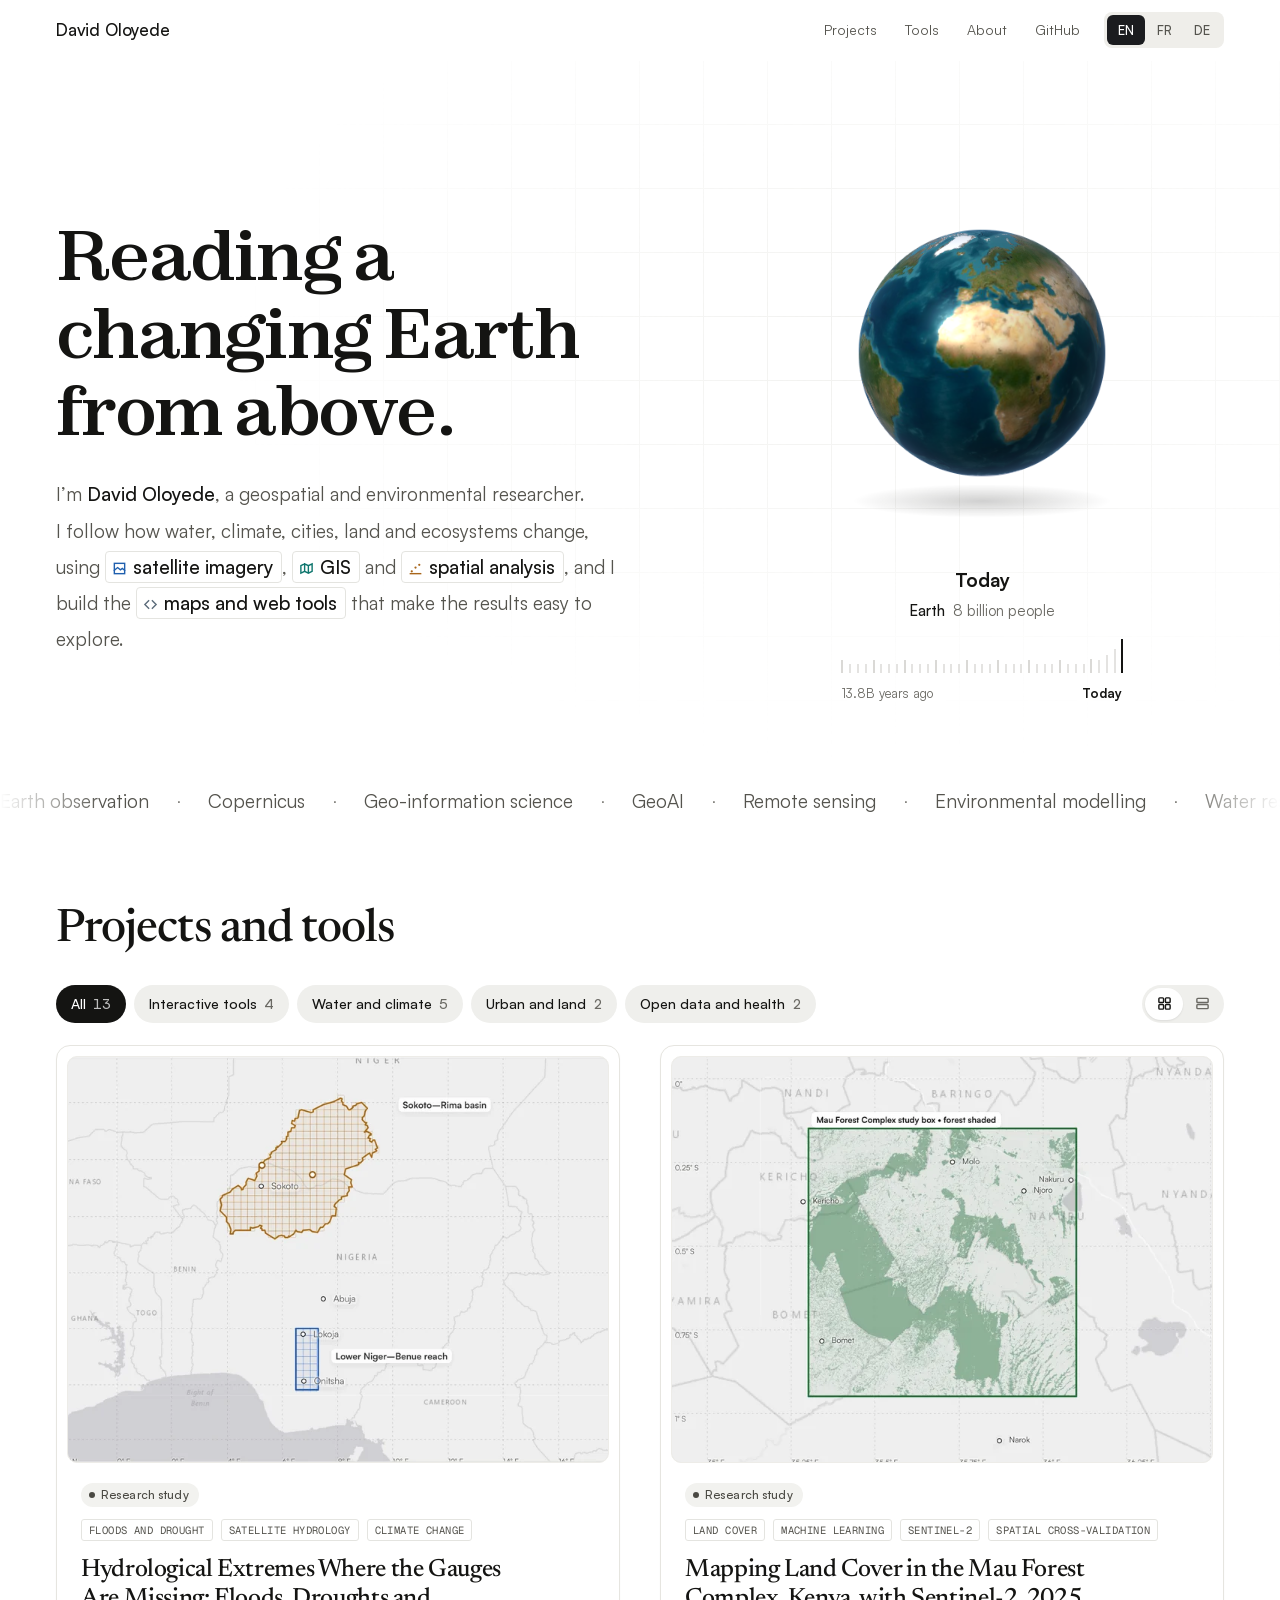
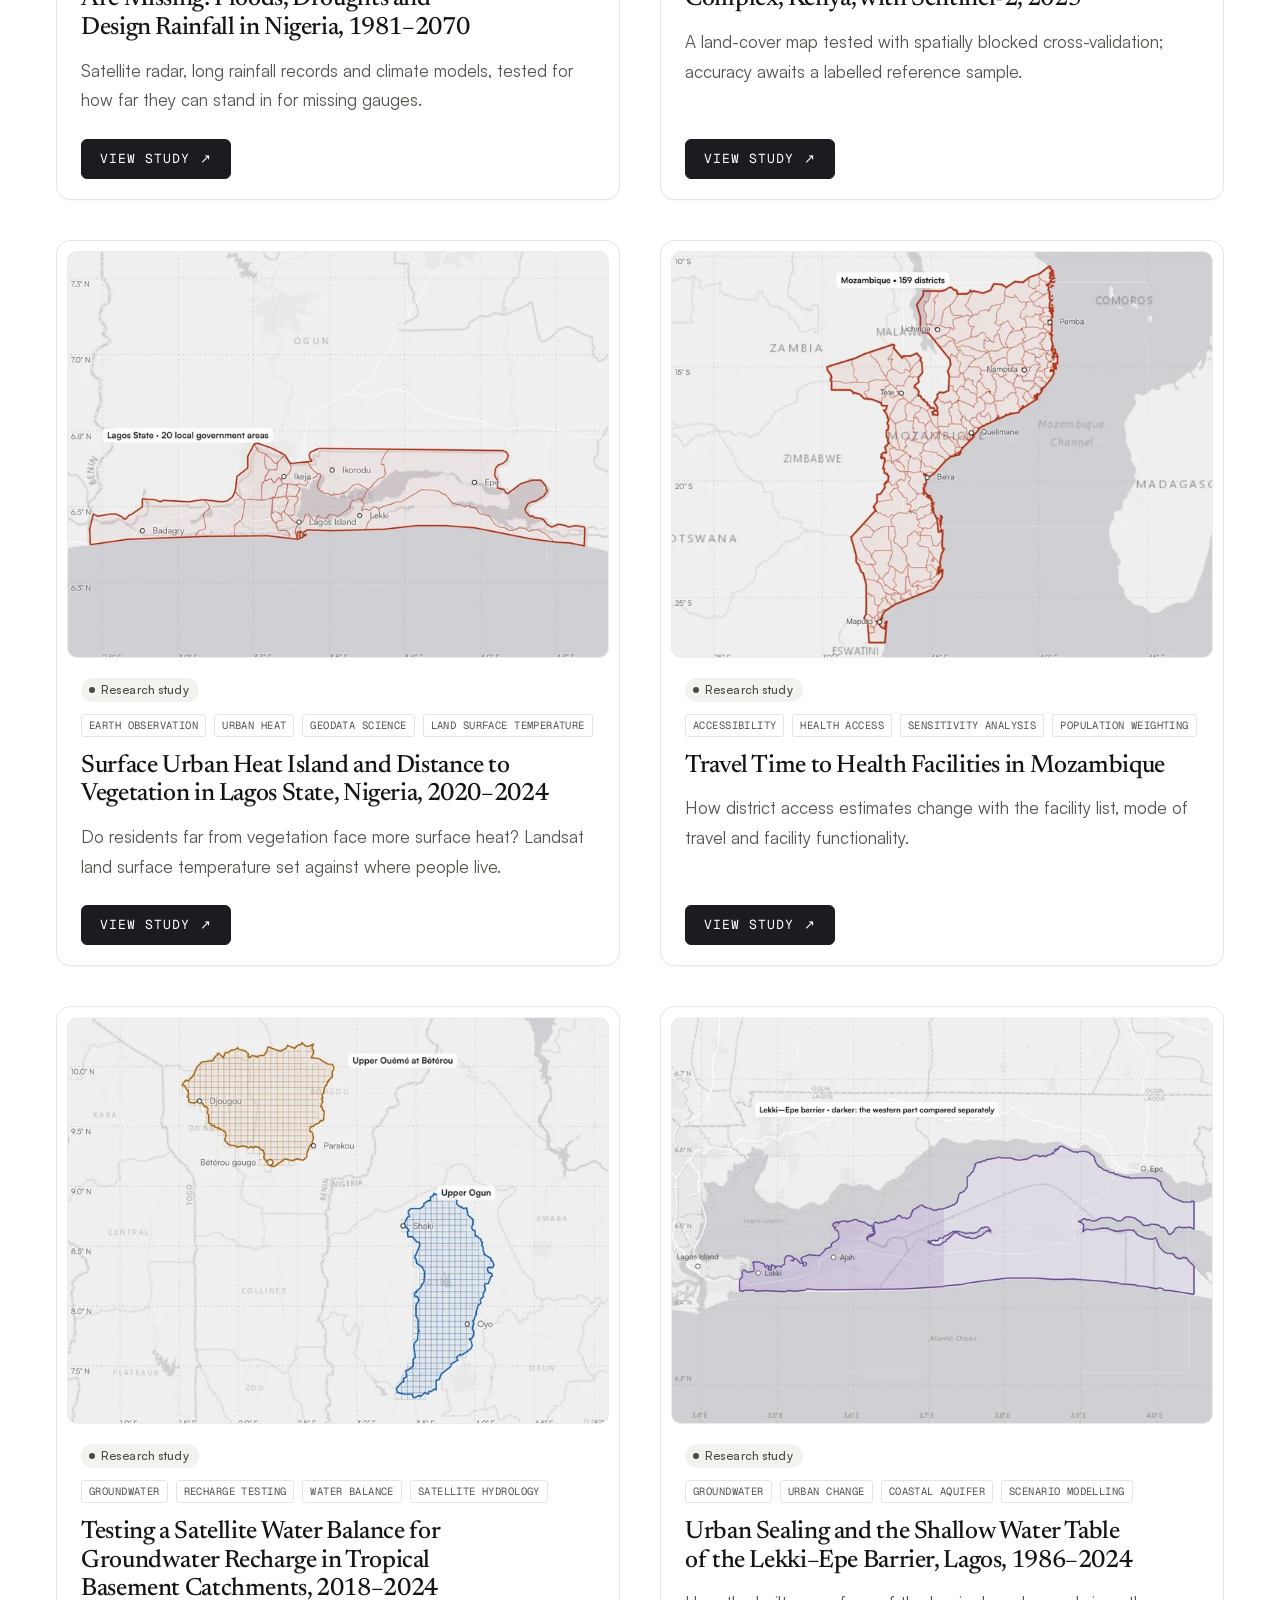
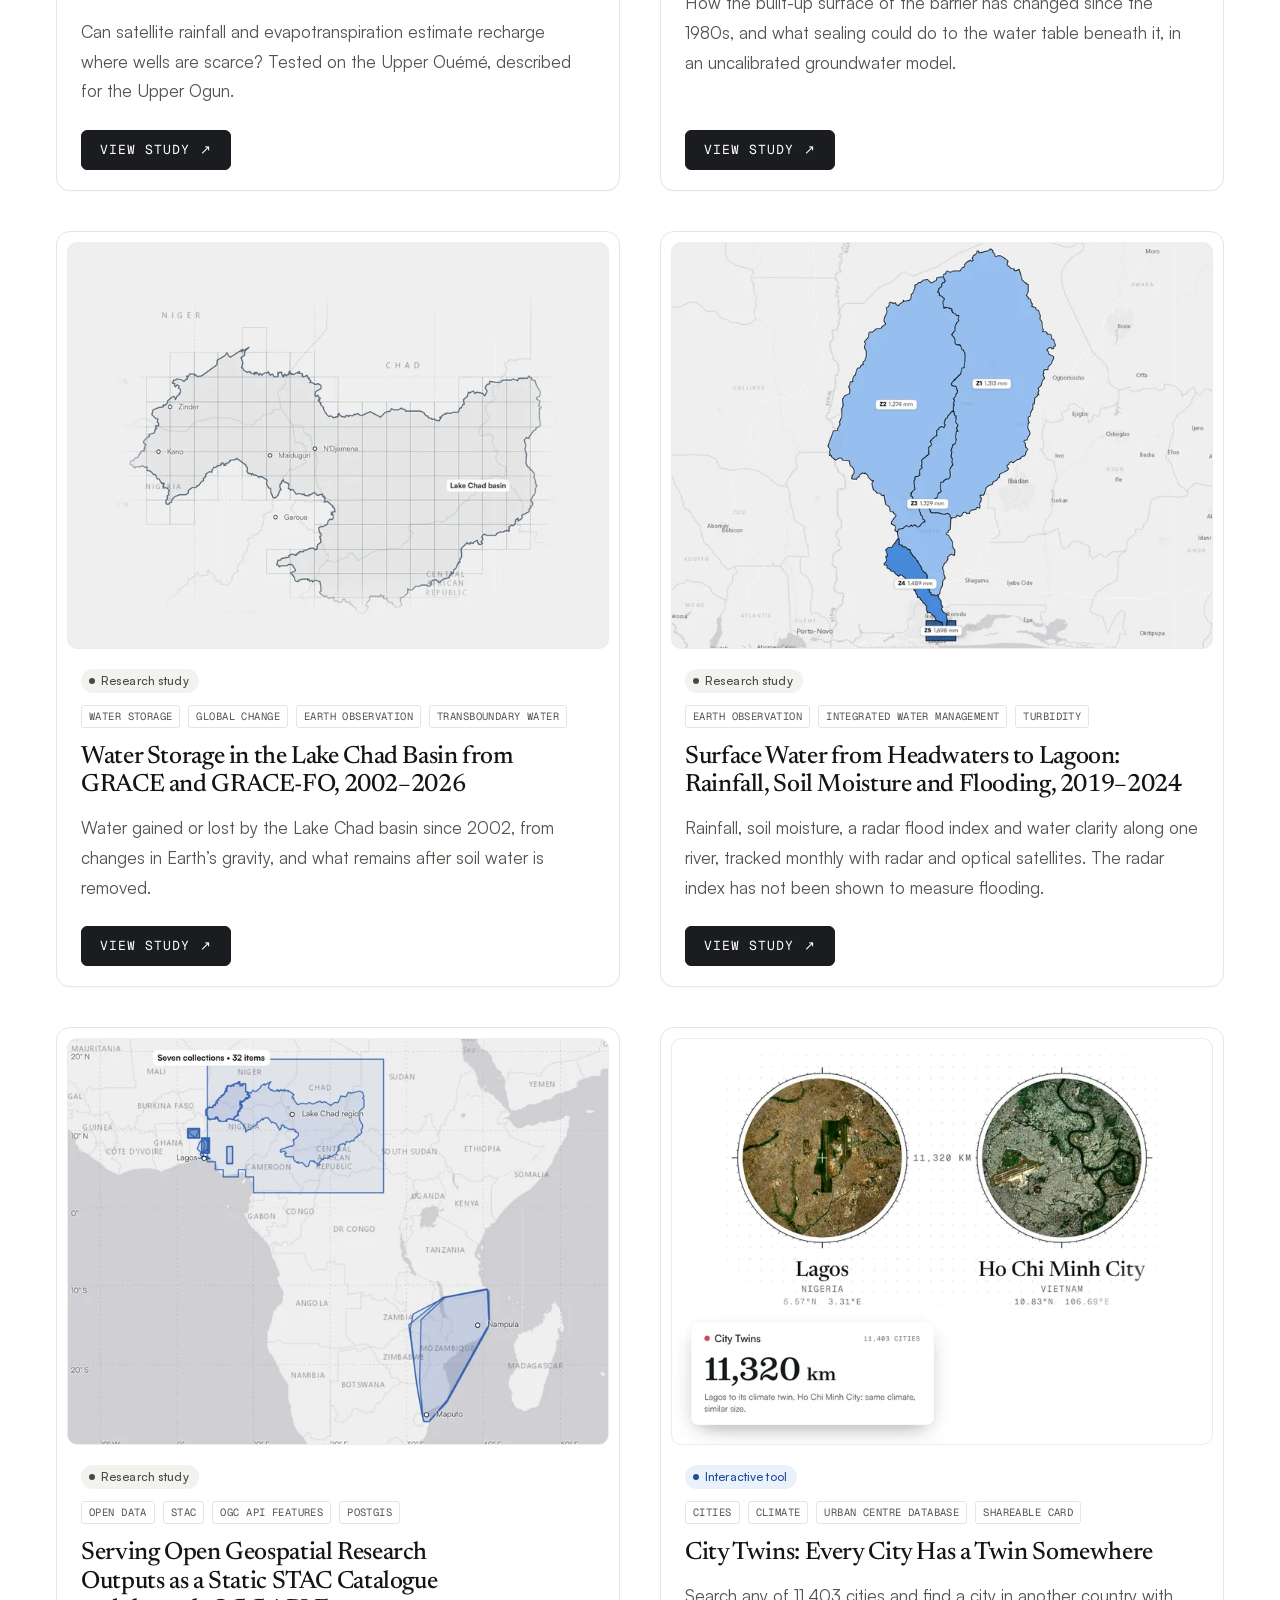
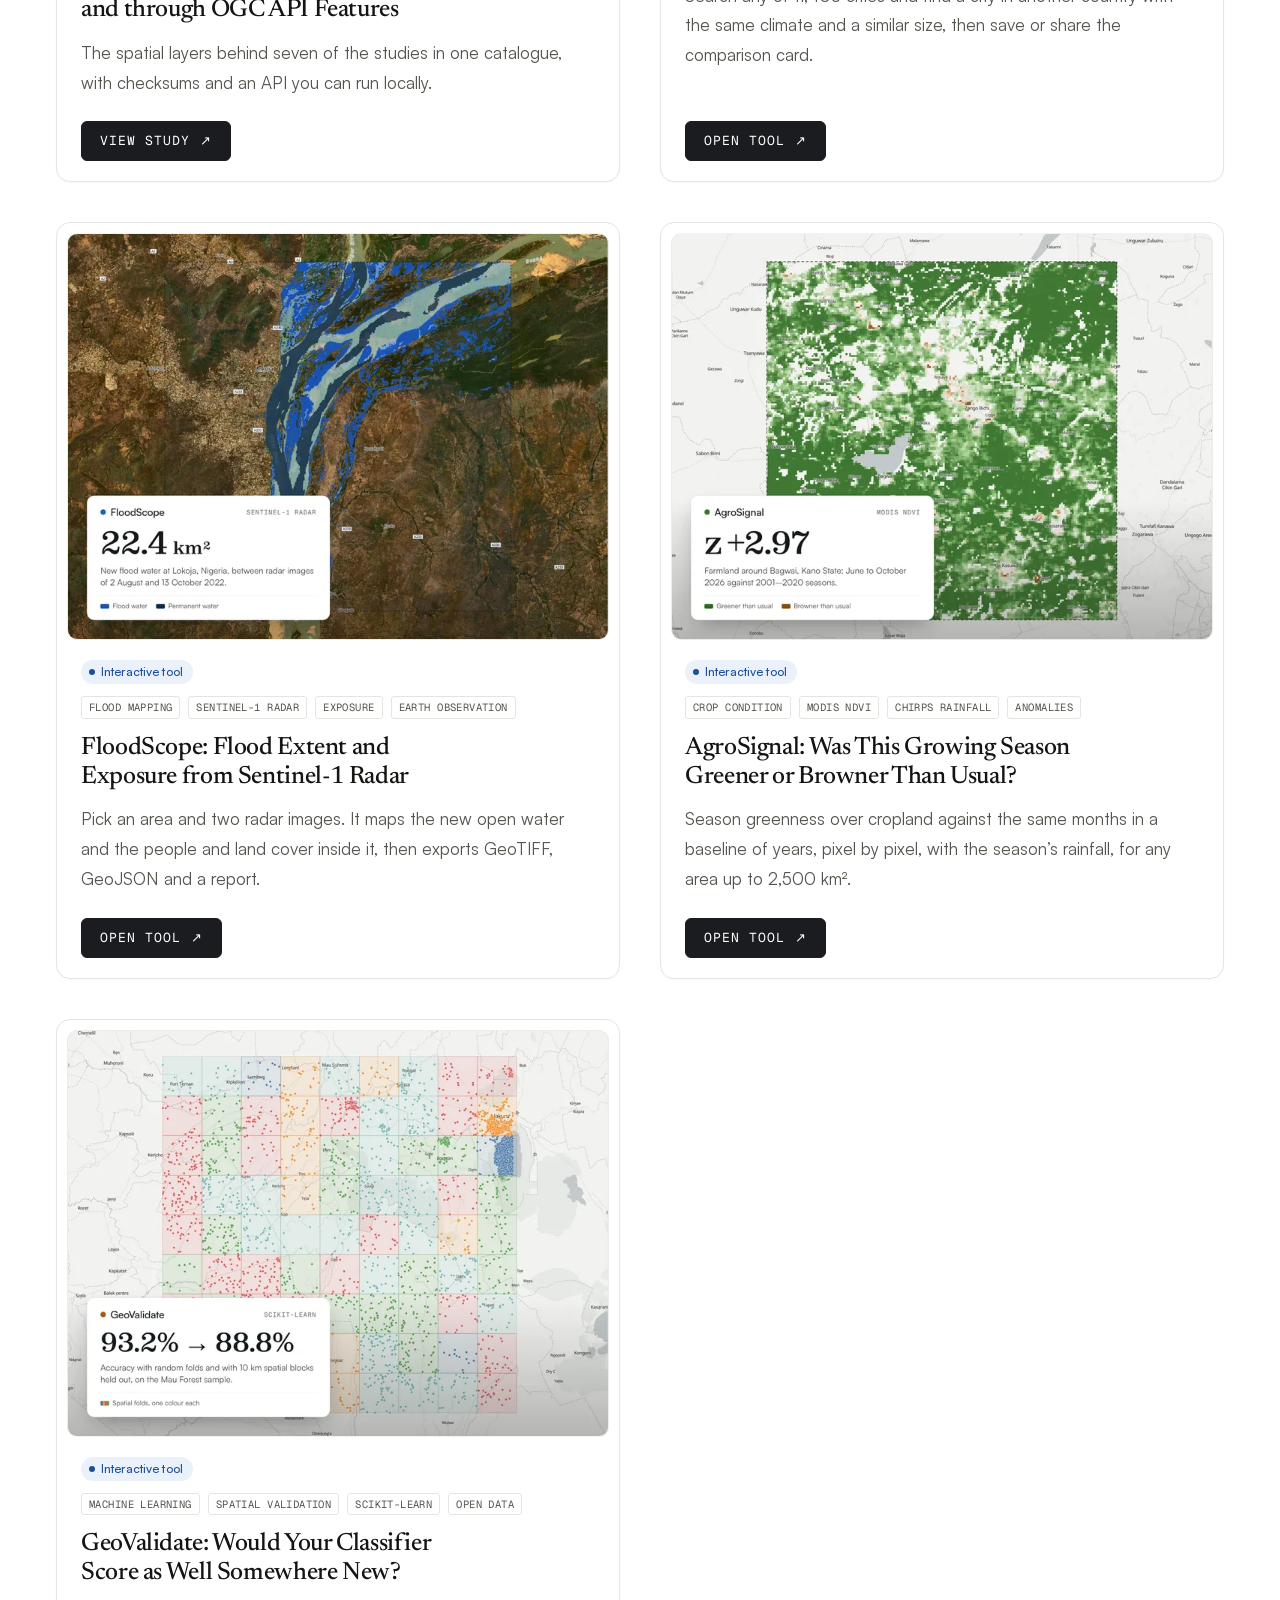
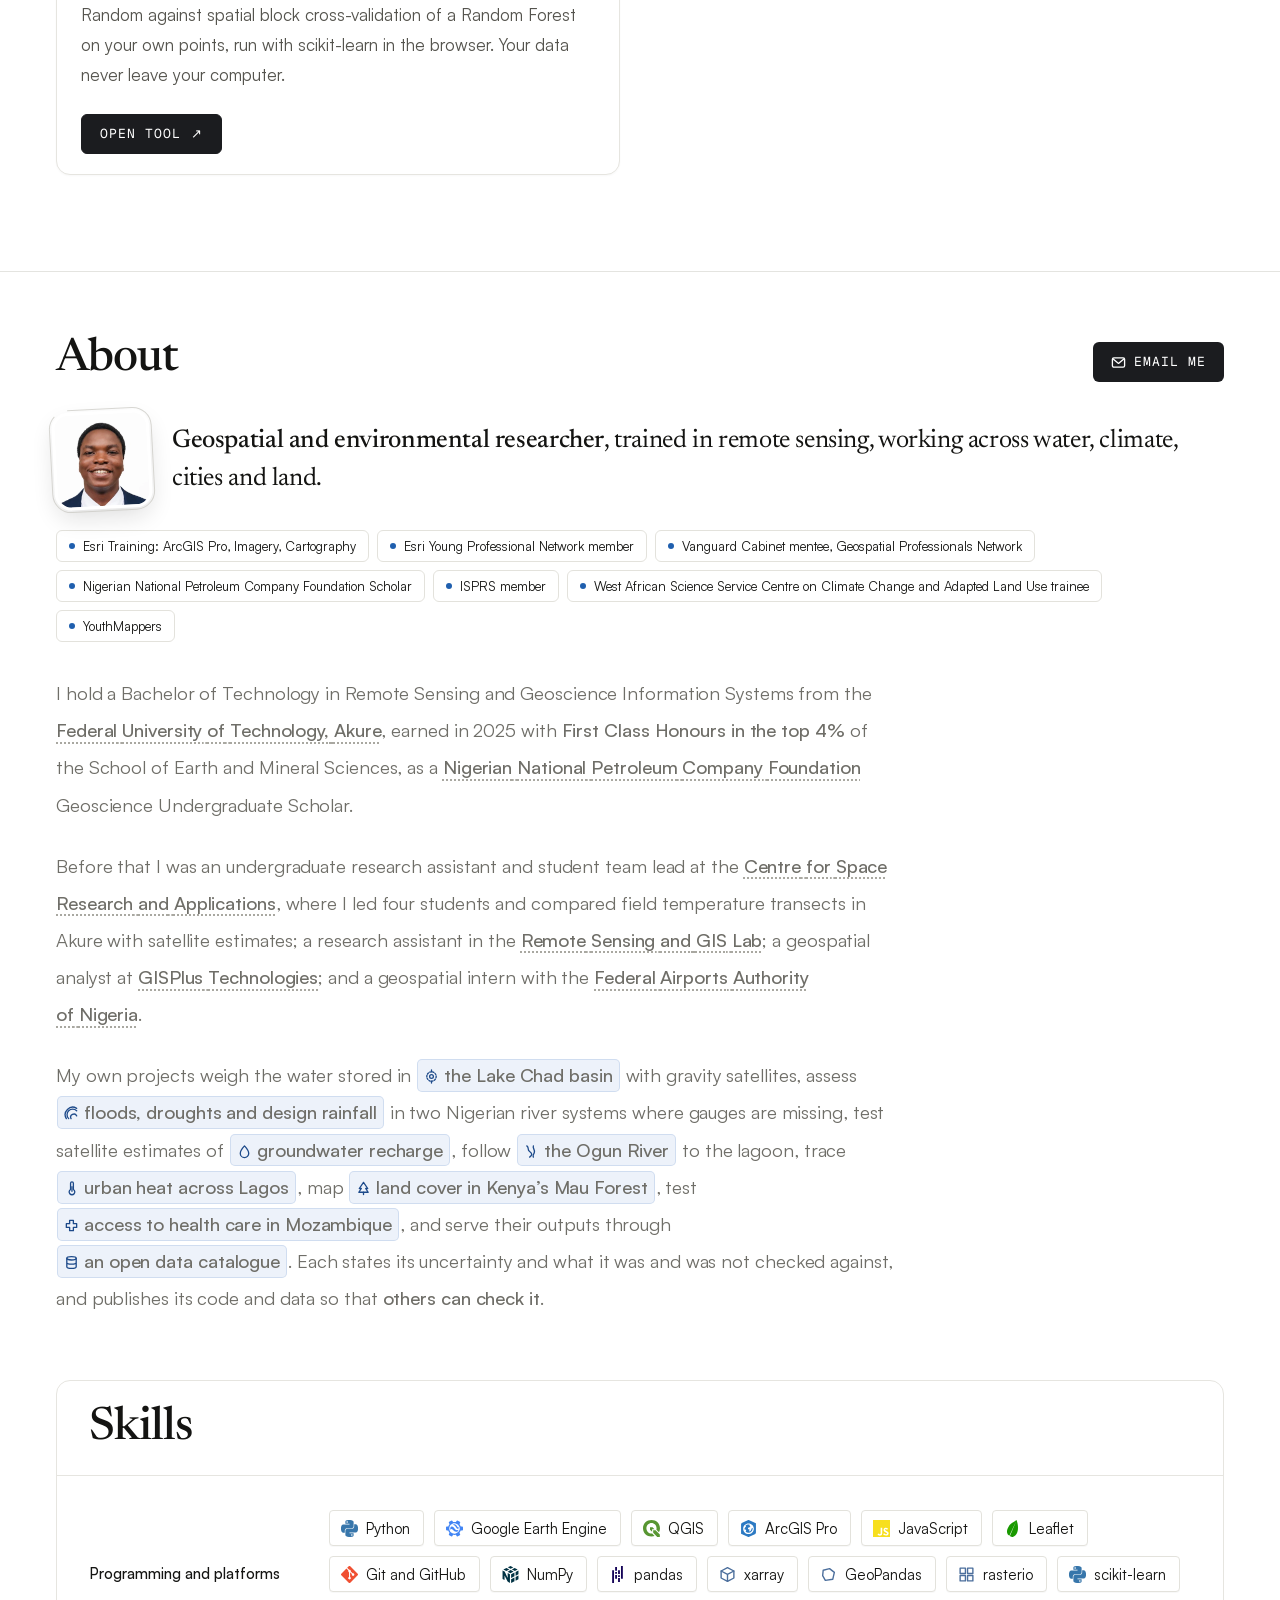
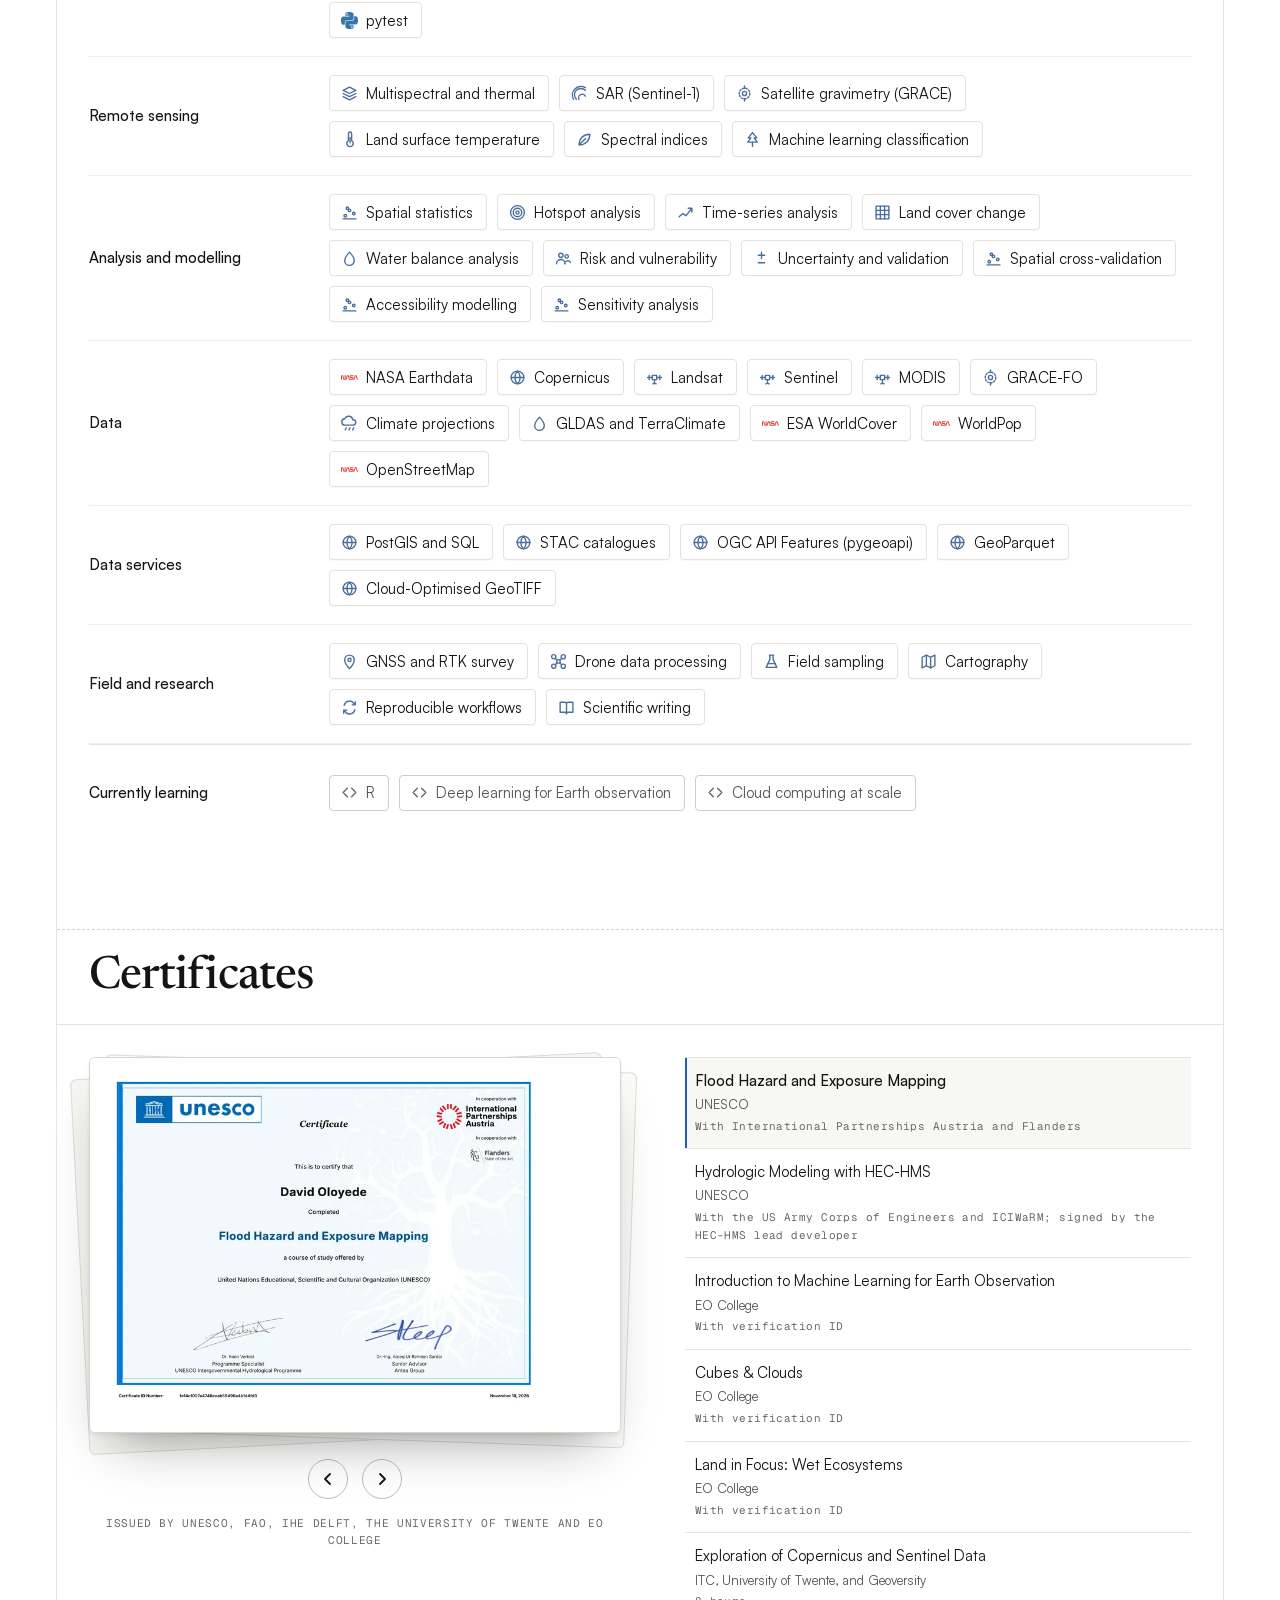
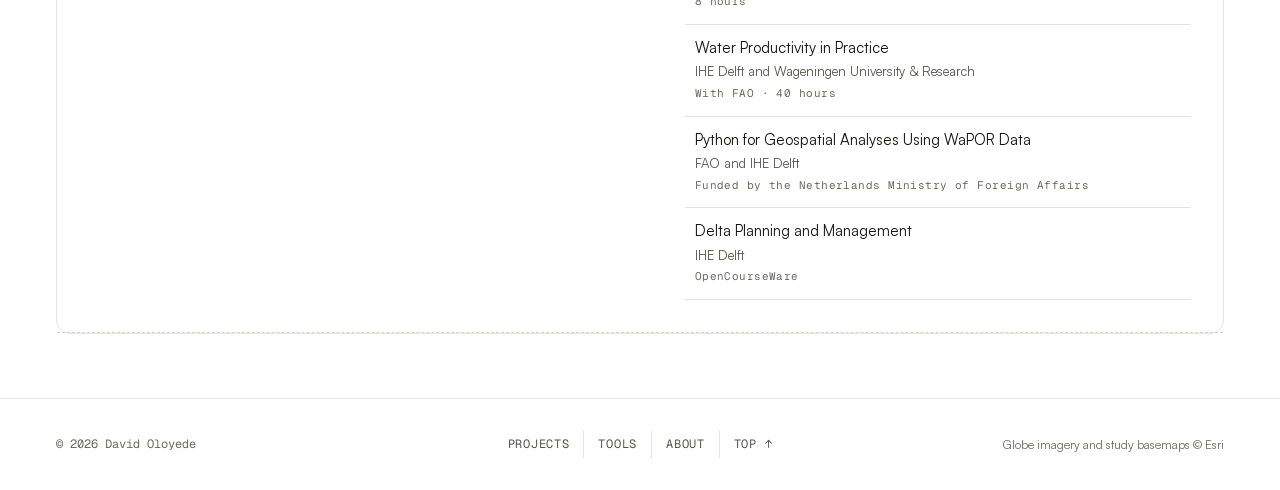
==== index.html @ 6b3b4210 "Certificates: no numbering or counts; each row names its partners, study hours where the certificate" ====
<!DOCTYPE html>
<html lang="en">
<head>
<meta charset="utf-8">
<meta name="viewport" content="width=device-width, initial-scale=1">
<title>David Oloyede · Geospatial and Environmental Researcher</title>
<meta name="description" content="David Oloyede is a geospatial and environmental researcher. He studies how the Earth’s surface changes with satellite imagery, GIS and spatial analysis, and builds the maps and web tools that make the results easy to explore.">
<meta name="author" content="David Oloyede">
<meta name="theme-color" content="#ffffff">
<link rel="canonical" href="https://oloyededavid.github.io/geospatial-rs-portfolio/">
<link rel="alternate" hreflang="en" href="https://oloyededavid.github.io/geospatial-rs-portfolio/">
<link rel="alternate" hreflang="fr" href="https://oloyededavid.github.io/geospatial-rs-portfolio/fr/">
<link rel="alternate" hreflang="de" href="https://oloyededavid.github.io/geospatial-rs-portfolio/de/">
<link rel="alternate" hreflang="x-default" href="https://oloyededavid.github.io/geospatial-rs-portfolio/">
<meta property="og:locale" content="en_GB">
<meta property="og:locale:alternate" content="fr_FR">
<meta property="og:locale:alternate" content="de_DE">
<meta property="og:type" content="website">
<meta property="og:title" content="David Oloyede · Geospatial and Environmental Researcher">
<meta property="og:description" content="Earth observation, GIS and spatial analysis applied to water, climate, cities, land and ecosystems, shared as open interactive studies (not peer reviewed).">
<meta property="og:url" content="https://oloyededavid.github.io/geospatial-rs-portfolio/">
<meta property="og:image" content="https://oloyededavid.github.io/geospatial-rs-portfolio/assets/og.png">
<meta property="og:image:width" content="1200">
<meta property="og:image:height" content="630">
<meta property="og:image:alt" content="Portfolio home page: “Reading a changing Earth from above”, with a globe showing Africa">
<meta name="twitter:card" content="summary_large_image">
<link rel="icon" href="favicon.svg" type="image/svg+xml">
<link rel="preload" href="assets/fonts/Zodiak-700.woff2" as="font" type="font/woff2" crossorigin>
<link rel="preload" href="assets/fonts/Satoshi-400.woff2" as="font" type="font/woff2" crossorigin>
<link rel="preload" href="assets/fonts/Newsreader-var.woff2" as="font" type="font/woff2" crossorigin>
<link rel="stylesheet" href="styles.css">
<script type="application/ld+json">{"@context": "https://schema.org", "@type": "Person", "name": "David Oloyede", "jobTitle": "Geospatial and Environmental Researcher", "worksFor": {"@type": "Organization", "name": "Prevalence Studio"}, "alumniOf": {"@type": "CollegeOrUniversity", "name": "Federal University of Technology, Akure"}, "url": "https://oloyededavid.github.io/geospatial-rs-portfolio/", "sameAs": ["https://github.com/oloyededavid"], "knowsAbout": ["Remote sensing", "Earth observation", "Geographic information systems", "Hydrology", "Urban heat", "Spatial analysis"]}</script>
<script>document.documentElement.classList.add('js');</script>
<script>try{var q=new URLSearchParams(location.search);if(q.get('city')||location.hash==='#twin')location.replace('./twin/'+location.search)}catch(e){}</script>
<script data-i18n-redirect>try{var l=localStorage.getItem('lang'),r=document.referrer;if((l==='fr'||l==='de')&&!(r&&new URL(r).origin===location.origin))location.replace(l+'/'+location.hash)}catch(e){}</script>
</head>
<body>
<div class="progress" aria-hidden="true"></div>
<a class="skip" href="#main">Skip to content</a>
<header class="collar-top"><div class="wrap hd">
  <a class="brand" href="#top">David Oloyede</a>
  <nav class="site-nav" aria-label="Sections"><a href="#studies">Projects</a><a href="#tools" data-filter-link="tool">Tools</a><a href="#about">About</a><a href="https://github.com/oloyededavid" rel="noopener">GitHub</a></nav>
  <div class="lang" role="group" aria-label="Language"><a href="./" data-lang="en" hreflang="en" lang="en" title="English" aria-label="English" aria-current="true">EN</a><a href="fr/" data-lang="fr" hreflang="fr" lang="fr" title="Français" aria-label="Français">FR</a><a href="de/" data-lang="de" hreflang="de" lang="de" title="Deutsch" aria-label="Deutsch">DE</a></div>
</div></header>

<main id="main">
  <section class="hello" id="top" aria-labelledby="hello-title"><div class="hello-bg" aria-hidden="true"><div class="grid"></div></div><div class="wrap hello-grid"><div class="hello-text">
    <h1 id="hello-title">Reading a changing Earth from above.</h1>
    <p class="hello-body">I’m <b class="hello-me">David Oloyede</b>, a geospatial and environmental researcher. I&nbsp;follow how water, climate, cities, land and ecosystems change, using <span class="nw"><span class="chip chip-01"><svg viewBox="0 0 16 16" aria-hidden="true"><rect x="2.5" y="2.5" width="11" height="11"/><path d="M2.5 10l3.5-3 3 2.5 2-1.5 2.5 2"/></svg>satellite imagery</span>,</span> <span class="nw"><span class="chip chip-02"><svg viewBox="0 0 16 16" aria-hidden="true"><path d="M2 5l4-2 4 2 4-2v8l-4 2-4-2-4 2z M6 3v8 M10 5v8"/></svg>GIS</span></span> and <span class="nw"><span class="chip chip-03"><svg viewBox="0 0 16 16" aria-hidden="true"><circle cx="4" cy="11" r="1.2"/><circle cx="8" cy="7" r="1.2"/><circle cx="12" cy="4" r="1.2"/><path d="M2.5 13.5h11"/></svg>spatial analysis</span>,</span> and I build the <span class="nw"><span class="chip chip-04"><svg viewBox="0 0 16 16" aria-hidden="true"><path d="M6 4L2 8l4 4M10 4l4 4-4 4"/></svg>maps and web tools</span></span> that make the results easy to explore.</p>
    </div>
    <figure class="globe" aria-label="Earth through time, from the Big Bang 13.8 billion years ago to today. Drag the timeline or use the arrow keys.">
      <canvas aria-hidden="true"></canvas><noscript><img class="globe-still" src="assets/globe-still.webp" width="480" height="480" alt="The Earth today, seen from space over Africa"></noscript>
      <figcaption><p class="g-cap" aria-hidden="true"></p><p class="g-line"><b class="g-h"></b> <span class="g-s"></span></p>
        <div class="g-rule" aria-hidden="true"><div class="g-ticks"></div><span class="g-thumb"></span></div>
        <p class="g-ends" aria-hidden="true"><span>13.8B years ago</span><span>Today</span></p></figcaption>
    </figure>
  </div></section>


  <div class="ticker" aria-label="Research interests" tabindex="-1"><div class="ticker-track"><div class="ticker-set"><span>Earth observation</span><i aria-hidden="true">·</i><span>Copernicus</span><i aria-hidden="true">·</i><span>Geo-information science</span><i aria-hidden="true">·</i><span>GeoAI</span><i aria-hidden="true">·</i><span>Remote sensing</span><i aria-hidden="true">·</i><span>Environmental modelling</span><i aria-hidden="true">·</i><span>Water resources</span><i aria-hidden="true">·</i><span>Climate change adaptation</span><i aria-hidden="true">·</i><span>Disaster risk reduction</span><i aria-hidden="true">·</i><span>Land use systems</span><i aria-hidden="true">·</i><span>Global change ecology</span><i aria-hidden="true">·</i><span>Ecosystems and biodiversity</span><i aria-hidden="true">·</i><span>Urban and rural systems</span><i aria-hidden="true">·</i><span>Spatial data science</span><i aria-hidden="true">·</i><span>Sustainable development</span><i aria-hidden="true">·</i><span>Public health and access to care</span><i aria-hidden="true">·</i><span>Forests and land cover</span><i aria-hidden="true">·</i><span>Open geospatial data</span><i aria-hidden="true">·</i></div><div class="ticker-set" aria-hidden="true"><span>Earth observation</span><i aria-hidden="true">·</i><span>Copernicus</span><i aria-hidden="true">·</i><span>Geo-information science</span><i aria-hidden="true">·</i><span>GeoAI</span><i aria-hidden="true">·</i><span>Remote sensing</span><i aria-hidden="true">·</i><span>Environmental modelling</span><i aria-hidden="true">·</i><span>Water resources</span><i aria-hidden="true">·</i><span>Climate change adaptation</span><i aria-hidden="true">·</i><span>Disaster risk reduction</span><i aria-hidden="true">·</i><span>Land use systems</span><i aria-hidden="true">·</i><span>Global change ecology</span><i aria-hidden="true">·</i><span>Ecosystems and biodiversity</span><i aria-hidden="true">·</i><span>Urban and rural systems</span><i aria-hidden="true">·</i><span>Spatial data science</span><i aria-hidden="true">·</i><span>Sustainable development</span><i aria-hidden="true">·</i><span>Public health and access to care</span><i aria-hidden="true">·</i><span>Forests and land cover</span><i aria-hidden="true">·</i><span>Open geospatial data</span><i aria-hidden="true">·</i></div></div></div>

  <section class="insets" id="studies" aria-labelledby="insets-title"><div class="wrap">
    <div class="sh pf-head"><h2 id="insets-title">Projects and tools</h2></div>
    <div class="pf-bar"><div class="pf-filters" role="group" aria-label="Filter projects"><button type="button" class="pf-f" data-filter="all" aria-pressed="true">All <span class="pf-n">13</span></button><button type="button" class="pf-f" data-filter="tool" aria-pressed="false">Interactive tools <span class="pf-n">4</span></button><button type="button" class="pf-f" data-filter="water" aria-pressed="false">Water and climate <span class="pf-n">5</span></button><button type="button" class="pf-f" data-filter="land" aria-pressed="false">Urban and land <span class="pf-n">2</span></button><button type="button" class="pf-f" data-filter="open" aria-pressed="false">Open data and health <span class="pf-n">2</span></button></div><div class="pf-view" role="group" aria-label="Layout"><button type="button" class="pf-v" data-view="grid" aria-pressed="true"><span class="sr-only">Grid</span><svg viewBox="0 0 16 16" aria-hidden="true"><rect x="2" y="2" width="5" height="5" rx="1"/><rect x="9" y="2" width="5" height="5" rx="1"/><rect x="2" y="9" width="5" height="5" rx="1"/><rect x="9" y="9" width="5" height="5" rx="1"/></svg></button><button type="button" class="pf-v" data-view="row" aria-pressed="false"><span class="sr-only">Row</span><svg viewBox="0 0 16 16" aria-hidden="true"><rect x="2" y="2.5" width="12" height="4.5" rx="1"/><rect x="2" y="9" width="12" height="4.5" rx="1"/></svg></button></div></div>
    <span id="tools" class="anchor" aria-hidden="true"></span>
    <p class="sr-only" id="pf-status" aria-live="polite"></p>
    <div class="inset-list">
      <article class="inset reveal" id="study-01" data-n="01" data-cat="water" data-kind="study" aria-labelledby="t01">
        <div class="inset-text">
          <p class="kind kind--study">Research study</p>
          <ul class="tags" aria-label="Topics"><li style="--k:0">Floods and drought</li><li style="--k:1">Satellite hydrology</li><li style="--k:2">Climate change</li><li style="--k:3">Earth observation</li></ul>
          <h3 id="t01"><a class="inset-link" href="https://oloyededavid.github.io/Observational-Hydrology-Extremes/" rel="noopener">Hydrological Extremes Where the Gauges Are Missing: Floods, Droughts and Design Rainfall in Nigeria, <span class="nw">1981–2070</span></a></h3>
          <p class="inset-desc">Satellite radar, long rainfall records and climate models, tested for how far they can stand in for missing gauges.</p>
          <p class="inset-actions"><span class="cta" aria-hidden="true">View study <span class="arrow">↗</span></span></p>
        </div>
        <div class="inset-media"><img class="frame on" src="assets/projects/hydrology-1200.webp" srcset="assets/projects/hydrology-1200.webp 1200w, assets/projects/hydrology-720.webp 720w" sizes="(min-width: 960px) 56vw, 92vw" width="1200" height="900" loading="lazy" decoding="async" alt="Map of Nigeria and its neighbours showing the two study areas: the Sokoto–Rima basin in the north-west and the Lower Niger–Benue reach near Lokoja, each divided into 0.25 degree grid cells."><p class="map-cap">Sokoto–Rima basin and Lower Niger–Benue reach</p></div>
      </article>
      <article class="inset reveal" id="study-07" data-n="07" data-cat="land" data-kind="study" aria-labelledby="t07">
        <div class="inset-text">
          <p class="kind kind--study">Research study</p>
          <ul class="tags" aria-label="Topics"><li style="--k:0">Land cover</li><li style="--k:1">Machine learning</li><li style="--k:2">Sentinel-2</li><li style="--k:3">Spatial cross-validation</li></ul>
          <h3 id="t07"><a class="inset-link" href="https://oloyededavid.github.io/Mau-Forest-Land-Cover/" rel="noopener">Mapping Land Cover in the Mau Forest Complex, Kenya, with Sentinel-2, <span class="nw">2025</span></a></h3>
          <p class="inset-desc">A land-cover map tested with spatially blocked cross-validation; accuracy awaits a labelled reference sample.</p>
          <p class="inset-actions"><span class="cta" aria-hidden="true">View study <span class="arrow">↗</span></span></p>
        </div>
        <div class="inset-media"><img class="frame on" src="assets/projects/mau-1200.webp" srcset="assets/projects/mau-1600.webp 1600w, assets/projects/mau-1200.webp 1200w, assets/projects/mau-720.webp 720w" sizes="(min-width: 960px) 56vw, 92vw" width="1200" height="900" loading="lazy" decoding="async" alt="Map of the Mau Forest Complex study box in Kenya, with the forest mapped in 2025 shaded green and Kericho, Molo, Njoro, Nakuru, Bomet and Narok marked."><p class="map-cap">Mau Forest Complex study box, Kenya</p></div>
      </article>
      <article class="inset reveal" id="study-05" data-n="05" data-cat="land" data-kind="study" aria-labelledby="t05">
        <div class="inset-text">
          <p class="kind kind--study">Research study</p>
          <ul class="tags" aria-label="Topics"><li style="--k:0">Earth observation</li><li style="--k:1">Urban heat</li><li style="--k:2">Geodata science</li><li style="--k:3">Land surface temperature</li></ul>
          <h3 id="t05"><a class="inset-link" href="https://oloyededavid.github.io/Lagos-Urban-Heat-Analytics/" rel="noopener">Surface Urban Heat Island and Distance to Vegetation in Lagos State, Nigeria, <span class="nw">2020–2024</span></a></h3>
          <p class="inset-desc">Do residents far from vegetation face more surface heat? Landsat land surface temperature set against where people live.</p>
          <p class="inset-actions"><span class="cta" aria-hidden="true">View study <span class="arrow">↗</span></span></p>
        </div>
        <div class="inset-media"><img class="frame on" src="assets/projects/lagos-1200.webp" srcset="assets/projects/lagos-1200.webp 1200w, assets/projects/lagos-720.webp 720w" sizes="(min-width: 960px) 56vw, 92vw" width="1200" height="900" loading="lazy" decoding="async" alt="Map of Lagos State between Benin and Ogun State and the Atlantic, divided into its 20 local government areas, with Badagry, Ikeja, Ikorodu, Lagos Island, Lekki and Epe marked."><p class="map-cap">Lagos State and its 20 local government areas</p></div>
      </article>
      <article class="inset reveal" id="study-08" data-n="08" data-cat="open" data-kind="study" aria-labelledby="t08">
        <div class="inset-text">
          <p class="kind kind--study">Research study</p>
          <ul class="tags" aria-label="Topics"><li style="--k:0">Accessibility</li><li style="--k:1">Health access</li><li style="--k:2">Sensitivity analysis</li><li style="--k:3">Population weighting</li></ul>
          <h3 id="t08"><a class="inset-link" href="https://oloyededavid.github.io/Mozambique-Health-Access/" rel="noopener">Travel Time to Health Facilities in Mozambique</a></h3>
          <p class="inset-desc">How district access estimates change with the facility list, mode of travel and facility functionality.</p>
          <p class="inset-actions"><span class="cta" aria-hidden="true">View study <span class="arrow">↗</span></span></p>
        </div>
        <div class="inset-media"><img class="frame on" src="assets/projects/mozambique-1200.webp" srcset="assets/projects/mozambique-1600.webp 1600w, assets/projects/mozambique-1200.webp 1200w, assets/projects/mozambique-720.webp 720w" sizes="(min-width: 960px) 56vw, 92vw" width="1200" height="900" loading="lazy" decoding="async" alt="Map of Mozambique divided into its 159 districts, with Lichinga, Pemba, Tete, Nampula, Quelimane, Beira and Maputo marked."><p class="map-cap">Mozambique, 159 districts</p></div>
      </article>
      <article class="inset reveal" id="study-03" data-n="03" data-cat="water" data-kind="study" aria-labelledby="t03">
        <div class="inset-text">
          <p class="kind kind--study">Research study</p>
          <ul class="tags" aria-label="Topics"><li style="--k:0">Groundwater</li><li style="--k:1">Recharge testing</li><li style="--k:2">Water balance</li><li style="--k:3">Satellite hydrology</li></ul>
          <h3 id="t03"><a class="inset-link" href="https://oloyededavid.github.io/Oueme-Ogun-Groundwater-Recharge/" rel="noopener">Testing a Satellite Water Balance for Groundwater Recharge in Tropical Basement Catchments, <span class="nw">2018–2024</span></a></h3>
          <p class="inset-desc">Can satellite rainfall and evapotranspiration estimate recharge where wells are scarce? Tested on the Upper Ouémé, described for the Upper Ogun.</p>
          <p class="inset-actions"><span class="cta" aria-hidden="true">View study <span class="arrow">↗</span></span></p>
        </div>
        <div class="inset-media"><img class="frame on" src="assets/projects/oueme-1200.webp" srcset="assets/projects/oueme-1600.webp 1600w, assets/projects/oueme-1200.webp 1200w, assets/projects/oueme-720.webp 720w" sizes="(min-width: 960px) 56vw, 92vw" width="1200" height="900" loading="lazy" decoding="async" alt="Map of the Upper Ouémé catchment in Benin and the Upper Ogun catchment in Nigeria, each divided into 5 km rainfall grid cells, with the Bétérou river gauge marked."><p class="map-cap">Upper Ouémé and Upper Ogun catchments</p></div>
      </article>
      <article class="inset reveal" id="study-06" data-n="06" data-cat="water" data-kind="study" aria-labelledby="t06">
        <div class="inset-text">
          <p class="kind kind--study">Research study</p>
          <ul class="tags" aria-label="Topics"><li style="--k:0">Groundwater</li><li style="--k:1">Urban change</li><li style="--k:2">Coastal aquifer</li><li style="--k:3">Scenario modelling</li></ul>
          <h3 id="t06"><a class="inset-link" href="https://oloyededavid.github.io/Coastal-Hydrogeology-Modeling/" rel="noopener">Urban Sealing and the Shallow Water Table of the Lekki⁠–⁠Epe Barrier, Lagos, <span class="nw">1986–2024</span></a></h3>
          <p class="inset-desc">How the built-up surface of the barrier has changed since the 1980s, and what sealing could do to the water table beneath it, in an uncalibrated groundwater model.</p>
          <p class="inset-actions"><span class="cta" aria-hidden="true">View study <span class="arrow">↗</span></span></p>
        </div>
        <div class="inset-media"><img class="frame on" src="assets/projects/coastal-area-1200.webp" srcset="assets/projects/coastal-area-1600.webp 1600w, assets/projects/coastal-area-1200.webp 1200w, assets/projects/coastal-area-720.webp 720w" sizes="(min-width: 960px) 56vw, 92vw" width="1200" height="900" loading="lazy" decoding="async" alt="Map of the Lekki–Epe barrier between the lagoons and the Atlantic, from Lagos Island and Lekki in the west to Epe in the east, with the western part used in the comparisons shaded."><p class="map-cap">Lekki–Epe barrier between the lagoons and the sea</p></div>
      </article>
      <article class="inset reveal" id="study-04" data-n="04" data-cat="water" data-kind="study" aria-labelledby="t04">
        <div class="inset-text">
          <p class="kind kind--study">Research study</p>
          <ul class="tags" aria-label="Topics"><li style="--k:0">Water storage</li><li style="--k:1">Global change</li><li style="--k:2">Earth observation</li><li style="--k:3">Transboundary water</li></ul>
          <h3 id="t04"><a class="inset-link" href="https://oloyededavid.github.io/Groundwater-Storage-Gravimetry/" rel="noopener">Water Storage in the Lake Chad Basin from GRACE and GRACE-FO, <span class="nw">2002–2026</span></a></h3>
          <p class="inset-desc">Water gained or lost by the Lake Chad basin since 2002, from changes in Earth’s gravity, and what remains after soil water is removed.</p>
          <p class="inset-actions"><span class="cta" aria-hidden="true">View study <span class="arrow">↗</span></span></p>
        </div>
        <div class="inset-media"><img class="frame on" src="assets/projects/gravimetry-area-1200.webp" srcset="assets/projects/gravimetry-area-1600.webp 1600w, assets/projects/gravimetry-area-1200.webp 1200w, assets/projects/gravimetry-area-720.webp 720w" sizes="(min-width: 960px) 56vw, 92vw" width="1200" height="900" loading="lazy" decoding="async" alt="Map of the Lake Chad basin across Niger, Nigeria, Chad, Cameroon and the Central African Republic, overlaid with the one-degree GRACE grid cells used in the study."><p class="map-cap">Lake Chad basin and GRACE cells</p></div>
      </article>
      <article class="inset reveal" id="study-02" data-n="02" data-cat="water" data-kind="study" aria-labelledby="t02">
        <div class="inset-text">
          <p class="kind kind--study">Research study</p>
          <ul class="tags" aria-label="Topics"><li style="--k:0">Earth observation</li><li style="--k:1">Integrated water management</li><li style="--k:2">Turbidity</li><li style="--k:3">Geovisualisation</li></ul>
          <h3 id="t02"><a class="inset-link" href="https://oloyededavid.github.io/Ogun-Catchment-Coast-Observatory/" rel="noopener">Surface Water from Headwaters to Lagoon: Rainfall, Soil Moisture and Flooding, <span class="nw">2019–2024</span></a></h3>
          <p class="inset-desc">Rainfall, soil moisture, a radar flood index and water clarity along one river, tracked monthly with radar and optical satellites. The radar index has not been shown to measure flooding.</p>
          <p class="inset-actions"><span class="cta" aria-hidden="true">View study <span class="arrow">↗</span></span></p>
        </div>
        <div class="inset-media"><img class="frame on" src="assets/projects/ogun-area-1200.webp" srcset="assets/projects/ogun-area-1600.webp 1600w, assets/projects/ogun-area-1200.webp 1200w, assets/projects/ogun-area-720.webp 720w" sizes="(min-width: 960px) 56vw, 92vw" width="1200" height="900" loading="lazy" decoding="async" alt="Map of the Ogun River catchment from its headwaters to the Lagos lagoon, divided into sub-basins Z1 to Z4 and the lagoon zone Z5, shaded by mean annual rainfall, 2019–2024."><p class="map-cap">Ogun catchment: sub-basins Z1–Z4 and lagoon zone Z5</p></div>
      </article>
      <article class="inset reveal" id="study-09" data-n="09" data-cat="open" data-kind="study" aria-labelledby="t09">
        <div class="inset-text">
          <p class="kind kind--study">Research study</p>
          <ul class="tags" aria-label="Topics"><li style="--k:0">Open data</li><li style="--k:1">STAC</li><li style="--k:2">OGC API Features</li><li style="--k:3">PostGIS</li></ul>
          <h3 id="t09"><a class="inset-link" href="https://oloyededavid.github.io/Open-Geodata-Catalogue/" rel="noopener">Serving Open Geospatial Research Outputs as a Static STAC Catalogue and through OGC API Features</a></h3>
          <p class="inset-desc">The spatial layers behind seven of the studies in one catalogue, with checksums and an API you can run locally.</p>
          <p class="inset-actions"><span class="cta" aria-hidden="true">View study <span class="arrow">↗</span></span></p>
        </div>
        <div class="inset-media"><img class="frame on" src="assets/projects/catalogue-1200.webp" srcset="assets/projects/catalogue-1600.webp 1600w, assets/projects/catalogue-1200.webp 1200w, assets/projects/catalogue-720.webp 720w" sizes="(min-width: 960px) 56vw, 92vw" width="1200" height="900" loading="lazy" decoding="async" alt="Map of Africa with the footprints of the catalogue’s 32 items in seven collections: study areas across Nigeria and Benin, the Lake Chad basin and Mozambique."><p class="map-cap">Where the catalogue’s layers lie</p></div>
      </article>
      <article class="inset reveal is-tool" id="tool-0" data-cat="tool" data-kind="tool" aria-labelledby="tt0">
        <div class="inset-text">
          <p class="kind kind--tool">Interactive tool</p>
          <ul class="tags" aria-label="Topics"><li style="--k:0">Cities</li><li style="--k:1">Climate</li><li style="--k:2">Urban Centre Database</li><li style="--k:3">Shareable card</li></ul>
          <h3 id="tt0"><a class="inset-link" href="./twin/">City Twins: Every City Has a Twin Somewhere</a></h3>
          <p class="inset-desc">Search any of 11,403 cities and find a city in another country with the same climate and a similar size, then save or share the comparison card.</p>
          <p class="inset-actions"><span class="cta" aria-hidden="true">Open tool <span class="arrow">↗</span></span></p>
        </div>
        <div class="inset-media"><img class="frame on" src="assets/tools/citytwins-1200.webp" srcset="assets/tools/citytwins-1600.webp 1600w, assets/tools/citytwins-1200.webp 1200w, assets/tools/citytwins-720.webp 720w" sizes="(min-width: 960px) 46vw, 92vw" width="1200" height="900" loading="lazy" decoding="async" alt="Satellite views of Lagos and Ho Chi Minh City side by side, 11,320 km apart, with a panel naming City Twins and the distance between the two cities."><p class="map-cap">Lagos and its twin, Ho Chi Minh City</p></div>
      </article>
      <article class="inset reveal is-tool" id="tool-1" data-cat="tool" data-kind="tool" aria-labelledby="tt1">
        <div class="inset-text">
          <p class="kind kind--tool">Interactive tool</p>
          <ul class="tags" aria-label="Topics"><li style="--k:0">Flood mapping</li><li style="--k:1">Sentinel-1 radar</li><li style="--k:2">Exposure</li><li style="--k:3">Earth observation</li></ul>
          <h3 id="tt1"><a class="inset-link" href="https://oloyededavid.github.io/FloodScope/" rel="noopener">FloodScope: Flood Extent and Exposure from Sentinel-1 Radar</a></h3>
          <p class="inset-desc">Pick an area and two radar images. It maps the new open water and the people and land cover inside it, then exports GeoTIFF, GeoJSON and a report.</p>
          <p class="inset-actions"><span class="cta" aria-hidden="true">Open tool <span class="arrow">↗</span></span></p>
        </div>
        <div class="inset-media"><img class="frame on" src="assets/tools/floodscope-1200.webp" srcset="assets/tools/floodscope-1600.webp 1600w, assets/tools/floodscope-1200.webp 1200w, assets/tools/floodscope-720.webp 720w" sizes="(min-width: 960px) 46vw, 92vw" width="1200" height="900" loading="lazy" decoding="async" alt="FloodScope flood map at Lokoja, Nigeria, on satellite imagery: new flood water in blue and permanent water in dark blue along the Niger and Benue, with a panel giving 22.4 km² of new flood water."><p class="map-cap">Lokoja, Nigeria, after the October 2022 flood</p></div>
      </article>
      <article class="inset reveal is-tool" id="tool-2" data-cat="tool" data-kind="tool" aria-labelledby="tt2">
        <div class="inset-text">
          <p class="kind kind--tool">Interactive tool</p>
          <ul class="tags" aria-label="Topics"><li style="--k:0">Crop condition</li><li style="--k:1">MODIS NDVI</li><li style="--k:2">CHIRPS rainfall</li><li style="--k:3">Anomalies</li></ul>
          <h3 id="tt2"><a class="inset-link" href="https://oloyededavid.github.io/AgroSignal/" rel="noopener">AgroSignal: Was This Growing Season Greener or Browner Than Usual?</a></h3>
          <p class="inset-desc">Season greenness over cropland against the same months in a baseline of years, pixel by pixel, with the season’s rainfall, for any area up to 2,500 km².</p>
          <p class="inset-actions"><span class="cta" aria-hidden="true">Open tool <span class="arrow">↗</span></span></p>
        </div>
        <div class="inset-media"><img class="frame on" src="assets/tools/agrosignal-1200.webp" srcset="assets/tools/agrosignal-1600.webp 1600w, assets/tools/agrosignal-1200.webp 1200w, assets/tools/agrosignal-720.webp 720w" sizes="(min-width: 960px) 46vw, 92vw" width="1200" height="900" loading="lazy" decoding="async" alt="AgroSignal map of farmland around Bagwai, Kano State, mostly green where the June to October 2026 season was greener than in 2001–2020, with a panel giving a regional z-score of +2.97."><p class="map-cap">Farmland around Bagwai, Kano State, June–October 2026</p></div>
      </article>
      <article class="inset reveal is-tool" id="tool-3" data-cat="tool" data-kind="tool" aria-labelledby="tt3">
        <div class="inset-text">
          <p class="kind kind--tool">Interactive tool</p>
          <ul class="tags" aria-label="Topics"><li style="--k:0">Machine learning</li><li style="--k:1">Spatial validation</li><li style="--k:2">scikit-learn</li><li style="--k:3">Open data</li></ul>
          <h3 id="tt3"><a class="inset-link" href="https://oloyededavid.github.io/GeoValidate/" rel="noopener">GeoValidate: Would Your Classifier Score as Well Somewhere New?</a></h3>
          <p class="inset-desc">Random against spatial block cross-validation of a Random Forest on your own points, run with scikit-learn in the browser. Your data never leave your computer.</p>
          <p class="inset-actions"><span class="cta" aria-hidden="true">Open tool <span class="arrow">↗</span></span></p>
        </div>
        <div class="inset-media"><img class="frame on" src="assets/tools/geovalidate-1200.webp" srcset="assets/tools/geovalidate-1600.webp 1600w, assets/tools/geovalidate-1200.webp 1200w, assets/tools/geovalidate-720.webp 720w" sizes="(min-width: 960px) 46vw, 92vw" width="1200" height="900" loading="lazy" decoding="async" alt="GeoValidate map of the Mau Forest sample points in coloured 10 km blocks, one colour per spatial fold, with a panel giving accuracy falling from 93.2% with random folds to 88.8% with spatial blocks."><p class="map-cap">Mau Forest sample, held out in 10 km blocks</p></div>
      </article>
    </div>
  </div></section>

  <section class="about" id="about" aria-labelledby="about-title"><div class="wrap"><div class="ab">
    <div class="sh sh--row"><h2 id="about-title">About</h2><a class="sh-cta" href="mailto:oloyededavid10@gmail.com"><svg viewBox="0 0 16 16" aria-hidden="true"><rect x="1.5" y="3" width="13" height="10" rx="1.5"/><path d="M2 4l6 5 6-5"/></svg>Email me</a></div>
    <div class="ab-text">
      <div class="ab-intro">
        <figure class="ab-pic"><img src="assets/portrait.webp" width="160" height="160" alt="Portrait of David Oloyede" loading="lazy" decoding="async"><svg viewBox="0 0 100 100" preserveAspectRatio="none" aria-hidden="true"><rect x="1" y="1" width="98" height="98" rx="18" ry="18" pathLength="1"/></svg></figure>
        <p class="ab-lead"><b>Geospatial and environmental researcher</b>, trained in remote sensing, working across water, climate, cities and land.</p>
      </div>
      <ul class="creds" aria-label="Credentials"><li>Esri Training: ArcGIS Pro, Imagery, Cartography</li><li>Esri Young Professional Network member</li><li>Vanguard Cabinet mentee, Geospatial Professionals Network</li><li>Nigerian National Petroleum Company Foundation Scholar</li><li>ISPRS member</li><li>West African Science Service Centre on Climate Change and Adapted Land Use trainee</li><li>YouthMappers</li></ul>
      <p class="ab-p1">I hold a Bachelor of Technology in Remote Sensing and Geoscience Information Systems from the <b class="org">Federal University of Technology, Akure</b>, earned in 2025 with <b>First Class Honours in the top 4%</b> of the School of Earth and Mineral Sciences, as a <b class="org">Nigerian National Petroleum Company Foundation</b> Geoscience Undergraduate Scholar.</p>
      <p class="ab-p2">Before that I was an undergraduate research assistant and student team lead at the <b class="org">Centre for Space Research and Applications</b>, where I led four students and compared field temperature transects in Akure with satellite estimates; a research assistant in the <b class="org">Remote Sensing and GIS Lab</b>; a geospatial analyst at <b class="org">GISPlus Technologies</b>; and a geospatial intern with the <b class="org">Federal Airports Authority of Nigeria</b>.</p>
      <p class="ab-p3">My own projects weigh the water stored in <a class="ab-chip" href="#study-04"><svg viewBox="0 0 16 16" aria-hidden="true"><circle cx="8" cy="8" r="2"/><circle cx="8" cy="8" r="5" stroke-dasharray="1.5 1.5"/><path d="M8 1v2M8 13v2"/></svg>the Lake Chad basin</a> with gravity satellites, assess <a class="ab-chip" href="#study-01"><svg viewBox="0 0 16 16" aria-hidden="true"><path d="M2.5 13.5A8 8 0 0 1 13.5 2.5M5 13.5A5.5 5.5 0 0 1 13.5 5M7.5 13.5a3 3 0 0 1 6-3"/></svg>floods, droughts and design rainfall</a> in two Nigerian river systems where gauges are missing, test satellite estimates of <span class="nw"><a class="ab-chip" href="#study-03"><svg viewBox="0 0 16 16" aria-hidden="true"><path d="M8 2s4.5 4.8 4.5 8a4.5 4.5 0 0 1-9 0C3.5 6.8 8 2 8 2z"/></svg>groundwater recharge</a>,</span> follow <a class="ab-chip" href="#study-02"><svg viewBox="0 0 16 16" aria-hidden="true"><path d="M3 2c3 2 0 4 3 6s3 4 0 6M10 2c-1 3 2 4 1 7s-2 3-1 5"/></svg>the Ogun River</a> to the lagoon, trace <a class="ab-chip" href="#study-05"><svg viewBox="0 0 16 16" aria-hidden="true"><path d="M7 2.5a1.5 1.5 0 0 1 3 0v6.6a3 3 0 1 1-3 0z"/><path d="M8.5 6v5"/></svg>urban heat across Lagos</a>, map <a class="ab-chip" href="#study-07"><svg viewBox="0 0 16 16" aria-hidden="true"><path d="M8 1.5 3.5 8h2.2L3 12h10l-2.7-4h2.2z"/><path d="M8 12v2.5"/></svg>land cover in Kenya’s Mau Forest</a>, test <a class="ab-chip" href="#study-08"><svg viewBox="0 0 16 16" aria-hidden="true"><path d="M6 2.5h4v3.5h3.5v4H10v3.5H6V10H2.5V6H6z"/></svg>access to health care in Mozambique</a>, and serve their outputs through <a class="ab-chip" href="#study-09"><svg viewBox="0 0 16 16" aria-hidden="true"><ellipse cx="8" cy="3.5" rx="5" ry="1.8"/><path d="M3 3.5v9c0 1 2.2 1.8 5 1.8s5-.8 5-1.8v-9M3 8c0 1 2.2 1.8 5 1.8S13 9 13 8"/></svg>an open data catalogue</a>. Each states its uncertainty and what it was and was not checked against, and publishes its code and data so that <b>others can check it</b>.</p>
    </div>
  </div>
    <div class="sk" id="skills" aria-labelledby="sk-title">
      <span class="sk-x sk-x1" aria-hidden="true"></span><span class="sk-x sk-x2" aria-hidden="true"></span><span class="sk-x sk-x3" aria-hidden="true"></span><span class="sk-x sk-x4" aria-hidden="true"></span>
      <div class="sh sh--in"><h3 id="sk-title">Skills</h3></div>
      <div class="sk-body">
        <div class="sk-row"><h4 class="sk-h">Programming and platforms</h4><ul class="sk-list" style="--c:7"><li><svg class="sk-b" viewBox="0 0 24 24" aria-hidden="true"><path fill="#3776AB" d="M14.25.18l.9.2.73.26.59.3.45.32.34.34.25.34.16.33.1.3.04.26.02.2-.01.13V8.5l-.05.63-.13.55-.21.46-.26.38-.3.31-.33.25-.35.19-.35.14-.33.1-.3.07-.26.04-.21.02H8.77l-.69.05-.59.14-.5.22-.41.27-.33.32-.27.35-.2.36-.15.37-.1.35-.07.32-.04.27-.02.21v3.06H3.17l-.21-.03-.28-.07-.32-.12-.35-.18-.36-.26-.36-.36-.35-.46-.32-.59-.28-.73-.21-.88-.14-1.05-.05-1.23.06-1.22.16-1.04.24-.87.32-.71.36-.57.4-.44.42-.33.42-.24.4-.16.36-.1.32-.05.24-.01h.16l.06.01h8.16v-.83H6.18l-.01-2.75-.02-.37.05-.34.11-.31.17-.28.25-.26.31-.23.38-.2.44-.18.51-.15.58-.12.64-.1.71-.06.77-.04.84-.02 1.27.05zm-6.3 1.98l-.23.33-.08.41.08.41.23.34.33.22.41.09.41-.09.33-.22.23-.34.08-.41-.08-.41-.23-.33-.33-.22-.41-.09-.41.09zm13.09 3.95l.28.06.32.12.35.18.36.27.36.35.35.47.32.59.28.73.21.88.14 1.04.05 1.23-.06 1.23-.16 1.04-.24.86-.32.71-.36.57-.4.45-.42.33-.42.24-.4.16-.36.09-.32.05-.24.02-.16-.01h-8.22v.82h5.84l.01 2.76.02.36-.05.34-.11.31-.17.29-.25.25-.31.24-.38.2-.44.17-.51.15-.58.13-.64.09-.71.07-.77.04-.84.01-1.27-.04-1.07-.14-.9-.2-.73-.25-.59-.3-.45-.33-.34-.34-.25-.34-.16-.33-.1-.3-.04-.25-.02-.2.01-.13v-5.34l.05-.64.13-.54.21-.46.26-.38.3-.32.33-.24.35-.2.35-.14.33-.1.3-.06.26-.04.21-.02.13-.01h5.84l.69-.05.59-.14.5-.21.41-.28.33-.32.27-.35.2-.36.15-.36.1-.35.07-.32.04-.28.02-.21V6.07h2.09l.14.01zm-6.47 14.25l-.23.33-.08.41.08.41.23.33.33.23.41.08.41-.08.33-.23.23-.33.08-.41-.08-.41-.23-.33-.33-.23-.41-.08-.41.08z"/></svg>Python</li><li><svg class="sk-b" viewBox="0 0 24 24" aria-hidden="true"><path fill="#4285F4" d="M7.853.717a1.19 1.19 0 00-.65.17L4.53 2.49c-.53.317-.732.984-.467 1.543l.93 1.958a9.217 9.217 0 00-1.745 3.076l-2.124.135A1.198 1.198 0 000 10.399v3.116a1.2 1.2 0 001.084 1.194l2.171.21a9.207 9.207 0 001.748 3.066l-.941 1.982a1.198 1.198 0 00.467 1.543l2.673 1.603a1.2 1.2 0 001.605-.347l1.22-1.771a9.22 9.22 0 001.971.216c.032 0 .064-.004.096-.004a9.245 9.245 0 001.876-.212l1.22 1.77a1.2 1.2 0 001.606.348l2.673-1.603c.53-.317.732-.984.467-1.543l-.941-1.982c.022-.025.048-.049.07-.076.066-.077.125-.159.188-.238a9.225 9.225 0 001.484-2.736l2.138-.137A1.198 1.198 0 0024 13.601v-3.116a1.2 1.2 0 00-1.084-1.194V9.29l-2.16-.21a9.182 9.182 0 00-1.501-2.786c-.063-.08-.124-.16-.19-.238-.018-.022-.039-.043-.058-.065l.93-1.958a1.198 1.198 0 00-.467-1.543L16.797.887a1.2 1.2 0 00-1.605.347L13.99 2.976a9.169 9.169 0 00-1.896-.219c-.033 0-.064-.004-.096-.004a9.2 9.2 0 00-1.992.223L8.808 1.234a1.2 1.2 0 00-.955-.517zm4.148 3.882c.574 0 1.13.072 1.668.197a7.41 7.41 0 015.384 4.993 7.36 7.36 0 01.332 2.193c0 .764-.116 1.5-.332 2.193a7.407 7.407 0 01-5.384 4.992 7.393 7.393 0 01-1.668.199c-4.071 0-7.384-3.313-7.384-7.384 0-4.07 3.313-7.383 7.384-7.383zM11.907 6C9.558 6 8.429 7.207 8.429 7.207c3.501-1.577 5.23 2.986 6.702 4.386 1.472 1.4 2.887.203 2.887.203-.012-.787-.252-1.533-.252-1.533-.968.168-1.398-.494-1.97-1.252C15.224 8.253 13.561 6 11.907 6zm-3.84 3.228c-.705.015-1.3.35-1.653 1-.868 1.601-.096 3.64-.096 3.64s.3-1.532 1.537-1.309c1.238.224 1.754 1.208 2.504 1.985.75.776 1.895 2.064 3.978 2.064 2.082 0 3.018-1.516 3.435-2.937v-.002l-.053.04c-1.265.98-3.335.882-4.548-.275-.89-.846-1.403-1.908-2.135-2.68-.981-1.038-2.065-1.545-2.97-1.526z"/></svg>Google Earth Engine</li><li><svg class="sk-b" viewBox="0 0 24 24" aria-hidden="true"><path fill="#589632" d="M12.879 13.006v3.65l-3.004-3.048v-3.495h3.582l2.852 2.893h-3.43zm10.886 7.606V24h-3.654l-5.73-5.9v-3.55h3.354l6.03 6.062zm-10.828-1.448l3.372 3.371c-1.309.442-2.557.726-4.325.726C5.136 23.26 0 18.243 0 11.565 0 4.92 5.136 0 11.984 0 18.864 0 24 4.952 24 11.565c0 2.12-.523 4.076-1.457 5.759l-3.625-3.725a8.393 8.393 0 0 0 .24-2.005c0-4.291-3.148-7.527-7.1-7.527-3.954 0-7.248 3.236-7.248 7.527s3.33 7.6 7.247 7.6c.548 0 .661.017.88-.03z"/></svg>QGIS</li><li><svg class="sk-b" viewBox="0 0 24 24" aria-hidden="true"><path fill="#2C7AC3" d="M12 0a.84923.84923 0 0 0-.33766.07031l-8.5183 3.69444C2.1458 4.19776 1.4997 5.1816 1.4997 6.2697v13.2521l10.16264 4.40783c.21517.09333.46015.09407.67532.00073l8.5183-3.6959c.99824-.43301 1.64434-1.41685 1.64434-2.50495V4.47814L12.33766.06958C12.23007.02291 12.11516-.00005 12 0Zm0 4.83705c4.16294 0 7.53757 3.3746 7.53757 7.53757S16.163 19.91218 12 19.91218c-4.163 0-7.53757-3.37462-7.53757-7.53756S7.837 4.83705 12 4.83705zm-.3501 1.38871c-.89685-.02267-2.32742.2409-3.74645 1.6143.34958.55454.64544.97782.49 1.41801-.23127.65503-.5139.51378-1.07083.99466-.39567.34169.2067 1.01292-.31275 1.30595-.51945.29306-1.21315.6636-.94925 1.17557.2639.51196 1.4691.83013 1.95929 1.07522.49018.2451.92812.70605.6072 1.2371-.31403.51948-.53713 1.13083-.60134 1.60917 1.0549.94423 2.44706 1.51909 3.97423 1.51909 3.2928 0 5.81772-2.71048 5.96208-6.00017.04062-.92531-.93924-.93972-1.53447-.93972 0 0 .34061.92356.01831 1.43632-.3223.51278-.84968.76166-.83498 1.37699.01464.61533-.93743 1.5967-1.2598 1.9483-.32223.35163-.9228.74718-1.12796-.0586-.2051-.80579-.12596-1.47799.1084-2.04938.23442-.57136-.2174-.74707-.92068-.76174-.7032-.01463-1.0798-.10795-1.18656-1.19315-.08787-.89369 1.2429-1.84356 1.81426-1.84356.33406 0 1.45485.21963 1.50737-.34058.08056-.8593-.8204-1.04164-1.03934-1.60185C13.2877 7.58747 14.98596 6.60707 12 6.24993c-.10475-.01253-.22199-.02093-.3501-.02417z"/></svg>ArcGIS Pro</li><li><svg class="sk-b" viewBox="0 0 24 24" aria-hidden="true"><path fill="#F7DF1E" d="M0 0h24v24H0V0zm22.034 18.276c-.175-1.095-.888-2.015-3.003-2.873-.736-.345-1.554-.585-1.797-1.14-.091-.33-.105-.51-.046-.705.15-.646.915-.84 1.515-.66.39.12.75.42.976.9 1.034-.676 1.034-.676 1.755-1.125-.27-.42-.404-.601-.586-.78-.63-.705-1.469-1.065-2.834-1.034l-.705.089c-.676.165-1.32.525-1.71 1.005-1.14 1.291-.811 3.541.569 4.471 1.365 1.02 3.361 1.244 3.616 2.205.24 1.17-.87 1.545-1.966 1.41-.811-.18-1.26-.586-1.755-1.336l-1.83 1.051c.21.48.45.689.81 1.109 1.74 1.756 6.09 1.666 6.871-1.004.029-.09.24-.705.074-1.65l.046.067zm-8.983-7.245h-2.248c0 1.938-.009 3.864-.009 5.805 0 1.232.063 2.363-.138 2.711-.33.689-1.18.601-1.566.48-.396-.196-.597-.466-.83-.855-.063-.105-.11-.196-.127-.196l-1.825 1.125c.305.63.75 1.172 1.324 1.517.855.51 2.004.675 3.207.405.783-.226 1.458-.691 1.811-1.411.51-.93.402-2.07.397-3.346.012-2.054 0-4.109 0-6.179l.004-.056z"/></svg>JavaScript</li><li><svg class="sk-b" viewBox="0 0 24 24" aria-hidden="true"><path fill="#199900" d="M17.69 0c-.355.574-8.432 4.74-10.856 8.649-2.424 3.91-3.116 6.988-2.237 9.882.879 2.893 2.559 2.763 3.516 3.717.958.954 2.257 2.113 4.332 1.645 2.717-.613 5.335-2.426 6.638-7.508 1.302-5.082.448-9.533-.103-11.99A35.395 35.395 0 0 0 17.69 0zm-.138.858l-9.22 21.585-.574-.577Z"/></svg>Leaflet</li><li><svg class="sk-b" viewBox="0 0 24 24" aria-hidden="true"><path fill="#F05032" d="M23.546 10.93L13.067.452c-.604-.603-1.582-.603-2.188 0L8.708 2.627l2.76 2.76c.645-.215 1.379-.07 1.889.441.516.515.658 1.258.438 1.9l2.658 2.66c.645-.223 1.387-.078 1.9.435.721.72.721 1.884 0 2.604-.719.719-1.881.719-2.6 0-.539-.541-.674-1.337-.404-1.996L12.86 8.955v6.525c.176.086.342.203.488.348.713.721.713 1.883 0 2.6-.719.721-1.889.721-2.609 0-.719-.719-.719-1.879 0-2.598.182-.18.387-.316.605-.406V8.835c-.217-.091-.424-.222-.6-.401-.545-.545-.676-1.342-.396-2.009L7.636 3.7.45 10.881c-.6.605-.6 1.584 0 2.189l10.48 10.477c.604.604 1.582.604 2.186 0l10.43-10.43c.605-.603.605-1.582 0-2.187"/></svg>Git and GitHub</li><li><svg class="sk-b" viewBox="0 0 24 24" aria-hidden="true"><path fill="#013243" d="M10.315 4.876L6.3048 2.8517l-4.401 2.1965 4.1186 2.0683zm1.8381.9277l4.2045 2.1223-4.3622 2.1906-4.125-2.0718zm5.6153-2.9213l4.3193 2.1658-3.863 1.9402-4.2131-2.1252zm-1.859-.9329L12.021 0 8.1742 1.9193l4.0068 2.0208zm-3.0401 16.7443V24l4.7107-2.3507-.0053-5.3085zm4.7037-4.2057l-.0052-5.2528-4.6985 2.3356v5.2546zm5.6553-.9845v5.327l-4.0178 2.0052-.0029-5.3028zm0-1.8626V6.4214l-4.0253 2.001.0034 5.2633zM11.2062 11.571L8.0333 9.9756v6.895s-3.8804-8.2564-4.2399-8.998c-.0463-.0957-.2371-.2007-.2858-.2262C2.8118 7.2812.773 6.2485.773 6.2485V18.43l2.8204 1.5076v-6.3674s3.8392 7.3775 3.878 7.458c.0389.0807.4245.8582.8362 1.1314.5485.363 2.8992 1.7766 2.8992 1.7766z"/></svg>NumPy</li><li><svg class="sk-b" viewBox="0 0 24 24" aria-hidden="true"><path fill="#150458" d="M16.922 0h2.623v18.104h-2.623zm-4.126 12.94h2.623v2.57h-2.623zm0-7.037h2.623v5.446h-2.623zm0 11.197h2.623v5.446h-2.623zM4.456 5.896h2.622V24H4.455zm4.213 2.559h2.623v2.57H8.67zm0 4.151h2.623v5.447H8.67zm0-11.187h2.623v5.446H8.67Z"/></svg>pandas</li><li><svg class="sk-g" viewBox="0 0 16 16" aria-hidden="true"><path d="M8 1.5l6 3.2v6.6l-6 3.2-6-3.2V4.7z"/><path d="M2 4.7l6 3.2 6-3.2M8 7.9v6.6"/></svg>xarray</li><li><svg class="sk-g" viewBox="0 0 16 16" aria-hidden="true"><path d="M3 4l6-1.5L13.5 6 12 12.5 5 13.5 2.5 9z"/></svg>GeoPandas</li><li><svg class="sk-g" viewBox="0 0 16 16" aria-hidden="true"><rect x="2" y="2" width="5" height="5"/><rect x="9" y="2" width="5" height="5"/><rect x="2" y="9" width="5" height="5"/><rect x="9" y="9" width="5" height="5"/></svg>rasterio</li><li><svg class="sk-b" viewBox="0 0 24 24" aria-hidden="true"><path fill="#3776AB" d="M14.25.18l.9.2.73.26.59.3.45.32.34.34.25.34.16.33.1.3.04.26.02.2-.01.13V8.5l-.05.63-.13.55-.21.46-.26.38-.3.31-.33.25-.35.19-.35.14-.33.1-.3.07-.26.04-.21.02H8.77l-.69.05-.59.14-.5.22-.41.27-.33.32-.27.35-.2.36-.15.37-.1.35-.07.32-.04.27-.02.21v3.06H3.17l-.21-.03-.28-.07-.32-.12-.35-.18-.36-.26-.36-.36-.35-.46-.32-.59-.28-.73-.21-.88-.14-1.05-.05-1.23.06-1.22.16-1.04.24-.87.32-.71.36-.57.4-.44.42-.33.42-.24.4-.16.36-.1.32-.05.24-.01h.16l.06.01h8.16v-.83H6.18l-.01-2.75-.02-.37.05-.34.11-.31.17-.28.25-.26.31-.23.38-.2.44-.18.51-.15.58-.12.64-.1.71-.06.77-.04.84-.02 1.27.05zm-6.3 1.98l-.23.33-.08.41.08.41.23.34.33.22.41.09.41-.09.33-.22.23-.34.08-.41-.08-.41-.23-.33-.33-.22-.41-.09-.41.09zm13.09 3.95l.28.06.32.12.35.18.36.27.36.35.35.47.32.59.28.73.21.88.14 1.04.05 1.23-.06 1.23-.16 1.04-.24.86-.32.71-.36.57-.4.45-.42.33-.42.24-.4.16-.36.09-.32.05-.24.02-.16-.01h-8.22v.82h5.84l.01 2.76.02.36-.05.34-.11.31-.17.29-.25.25-.31.24-.38.2-.44.17-.51.15-.58.13-.64.09-.71.07-.77.04-.84.01-1.27-.04-1.07-.14-.9-.2-.73-.25-.59-.3-.45-.33-.34-.34-.25-.34-.16-.33-.1-.3-.04-.25-.02-.2.01-.13v-5.34l.05-.64.13-.54.21-.46.26-.38.3-.32.33-.24.35-.2.35-.14.33-.1.3-.06.26-.04.21-.02.13-.01h5.84l.69-.05.59-.14.5-.21.41-.28.33-.32.27-.35.2-.36.15-.36.1-.35.07-.32.04-.28.02-.21V6.07h2.09l.14.01zm-6.47 14.25l-.23.33-.08.41.08.41.23.33.33.23.41.08.41-.08.33-.23.23-.33.08-.41-.08-.41-.23-.33-.33-.23-.41-.08-.41.08z"/></svg>scikit-learn</li><li><svg class="sk-b" viewBox="0 0 24 24" aria-hidden="true"><path fill="#3776AB" d="M14.25.18l.9.2.73.26.59.3.45.32.34.34.25.34.16.33.1.3.04.26.02.2-.01.13V8.5l-.05.63-.13.55-.21.46-.26.38-.3.31-.33.25-.35.19-.35.14-.33.1-.3.07-.26.04-.21.02H8.77l-.69.05-.59.14-.5.22-.41.27-.33.32-.27.35-.2.36-.15.37-.1.35-.07.32-.04.27-.02.21v3.06H3.17l-.21-.03-.28-.07-.32-.12-.35-.18-.36-.26-.36-.36-.35-.46-.32-.59-.28-.73-.21-.88-.14-1.05-.05-1.23.06-1.22.16-1.04.24-.87.32-.71.36-.57.4-.44.42-.33.42-.24.4-.16.36-.1.32-.05.24-.01h.16l.06.01h8.16v-.83H6.18l-.01-2.75-.02-.37.05-.34.11-.31.17-.28.25-.26.31-.23.38-.2.44-.18.51-.15.58-.12.64-.1.71-.06.77-.04.84-.02 1.27.05zm-6.3 1.98l-.23.33-.08.41.08.41.23.34.33.22.41.09.41-.09.33-.22.23-.34.08-.41-.08-.41-.23-.33-.33-.22-.41-.09-.41.09zm13.09 3.95l.28.06.32.12.35.18.36.27.36.35.35.47.32.59.28.73.21.88.14 1.04.05 1.23-.06 1.23-.16 1.04-.24.86-.32.71-.36.57-.4.45-.42.33-.42.24-.4.16-.36.09-.32.05-.24.02-.16-.01h-8.22v.82h5.84l.01 2.76.02.36-.05.34-.11.31-.17.29-.25.25-.31.24-.38.2-.44.17-.51.15-.58.13-.64.09-.71.07-.77.04-.84.01-1.27-.04-1.07-.14-.9-.2-.73-.25-.59-.3-.45-.33-.34-.34-.25-.34-.16-.33-.1-.3-.04-.25-.02-.2.01-.13v-5.34l.05-.64.13-.54.21-.46.26-.38.3-.32.33-.24.35-.2.35-.14.33-.1.3-.06.26-.04.21-.02.13-.01h5.84l.69-.05.59-.14.5-.21.41-.28.33-.32.27-.35.2-.36.15-.36.1-.35.07-.32.04-.28.02-.21V6.07h2.09l.14.01zm-6.47 14.25l-.23.33-.08.41.08.41.23.33.33.23.41.08.41-.08.33-.23.23-.33.08-.41-.08-.41-.23-.33-.33-.23-.41-.08-.41.08z"/></svg>pytest</li></ul></div>
        <div class="sk-row"><h4 class="sk-h">Remote sensing</h4><ul class="sk-list" style="--c:3"><li><svg class="sk-g" viewBox="0 0 16 16" aria-hidden="true"><path d="M8 2l6 3-6 3-6-3z"/><path d="M2 8l6 3 6-3M2 11l6 3 6-3"/></svg>Multispectral and thermal</li><li><svg class="sk-g" viewBox="0 0 16 16" aria-hidden="true"><path d="M2.5 13.5A8 8 0 0 1 13.5 2.5M5 13.5A5.5 5.5 0 0 1 13.5 5M7.5 13.5a3 3 0 0 1 6-3"/></svg>SAR (Sentinel-1)</li><li><svg class="sk-g" viewBox="0 0 16 16" aria-hidden="true"><circle cx="8" cy="8" r="2"/><circle cx="8" cy="8" r="5" stroke-dasharray="1.5 1.5"/><path d="M8 1v2M8 13v2"/></svg>Satellite gravimetry (GRACE)</li><li><svg class="sk-g" viewBox="0 0 16 16" aria-hidden="true"><path d="M7 2.5a1.5 1.5 0 0 1 3 0v6.6a3 3 0 1 1-3 0z"/><path d="M8.5 6v5"/></svg>Land surface temperature</li><li><svg class="sk-g" viewBox="0 0 16 16" aria-hidden="true"><path d="M3 13c0-6 4-10 10-10 0 6-4 10-10 10z"/><path d="M3 13l6-6"/></svg>Spectral indices</li><li><svg class="sk-g" viewBox="0 0 16 16" aria-hidden="true"><path d="M8 1.5l4 5H9.5l3 4h-9l3-4H4z"/><path d="M8 10.5V14.5"/></svg>Machine learning classification</li></ul></div>
        <div class="sk-row"><h4 class="sk-h">Analysis and modelling</h4><ul class="sk-list" style="--c:4"><li><svg class="sk-g" viewBox="0 0 16 16" aria-hidden="true"><circle cx="4" cy="11" r="1.2"/><circle cx="8" cy="6" r="1.2"/><circle cx="12" cy="9" r="1.2"/><circle cx="6" cy="4" r="1.2"/><path d="M2 14h12"/></svg>Spatial statistics</li><li><svg class="sk-g" viewBox="0 0 16 16" aria-hidden="true"><circle cx="8" cy="8" r="1.5"/><circle cx="8" cy="8" r="4"/><circle cx="8" cy="8" r="6.5"/></svg>Hotspot analysis</li><li><svg class="sk-g" viewBox="0 0 16 16" aria-hidden="true"><path d="M2 12l3.5-3 3 2L14 4M10.5 4H14v3.5"/></svg>Time-series analysis</li><li><svg class="sk-g" viewBox="0 0 16 16" aria-hidden="true"><rect x="2" y="2" width="12" height="12"/><path d="M2 6h12M2 10h12M6 2v12M10 2v12"/></svg>Land cover change</li><li><svg class="sk-g" viewBox="0 0 16 16" aria-hidden="true"><path d="M8 2s4.5 4.8 4.5 8a4.5 4.5 0 0 1-9 0C3.5 6.8 8 2 8 2z"/></svg>Water balance analysis</li><li><svg class="sk-g" viewBox="0 0 16 16" aria-hidden="true"><circle cx="5.5" cy="5" r="2"/><circle cx="11" cy="6" r="1.6"/><path d="M1.5 13a4 4 0 0 1 8 0M9 13a3 3 0 0 1 5.5-1.5"/></svg>Risk and vulnerability</li><li><svg class="sk-g" viewBox="0 0 16 16" aria-hidden="true"><path d="M8 2v6M5 5h6M5 12h6"/></svg>Uncertainty and validation</li><li><svg class="sk-g" viewBox="0 0 16 16" aria-hidden="true"><circle cx="4" cy="11" r="1.2"/><circle cx="8" cy="6" r="1.2"/><circle cx="12" cy="9" r="1.2"/><circle cx="6" cy="4" r="1.2"/><path d="M2 14h12"/></svg>Spatial cross-validation</li><li><svg class="sk-g" viewBox="0 0 16 16" aria-hidden="true"><circle cx="4" cy="11" r="1.2"/><circle cx="8" cy="6" r="1.2"/><circle cx="12" cy="9" r="1.2"/><circle cx="6" cy="4" r="1.2"/><path d="M2 14h12"/></svg>Accessibility modelling</li><li><svg class="sk-g" viewBox="0 0 16 16" aria-hidden="true"><circle cx="4" cy="11" r="1.2"/><circle cx="8" cy="6" r="1.2"/><circle cx="12" cy="9" r="1.2"/><circle cx="6" cy="4" r="1.2"/><path d="M2 14h12"/></svg>Sensitivity analysis</li></ul></div>
        <div class="sk-row"><h4 class="sk-h">Data</h4><ul class="sk-list" style="--c:4"><li><svg class="sk-b" viewBox="0 0 24 24" aria-hidden="true"><path fill="#E03C31" d="M4.344 13.598c.075.281.195.39.407.39.22 0 .335-.132.335-.39V8.804h1.379v4.794c0 .675-.088.968-.43 1.31-.247.248-.703.439-1.278.439-.464 0-.909-.154-1.192-.438-.249-.25-.386-.505-.599-1.311l-.846-3.196c-.074-.281-.194-.39-.406-.39-.22 0-.336.132-.336.39v4.794H0v-4.794c0-.675.088-.968.43-1.31.247-.248.703-.439 1.278-.439.464 0 .909.154 1.192.438.249.25.385.505.599 1.311zM22.575 15.196l-1.591-4.98a.415.415 0 00-.06-.132.226.226 0 00-.186-.082.226.226 0 00-.185.082.414.414 0 00-.06.132l-1.591 4.98h-1.425l1.739-5.44c.09-.283.22-.524.384-.684.282-.275.614-.419 1.138-.419.525 0 .857.144 1.139.42.164.16.294.4.384.683L24 15.196h-1.425zM15.531 15.196c.903 0 1.344-.192 1.692-.538.385-.383.569-.802.569-1.427 0-.553-.202-1.064-.51-1.37-.403-.4-.903-.527-1.719-.527h-1.142c-.436 0-.61-.053-.748-.188-.094-.093-.139-.23-.139-.393 0-.168.04-.334.156-.448.103-.1.243-.147.511-.147h3.301V8.804h-3.049c-.903 0-1.343.192-1.691.538-.385.383-.57.802-.57 1.427 0 .553.203 1.064.51 1.37.404.4.904.527 1.72.527h1.141c.437 0 .61.053.748.188.095.093.14.23.14.393 0 .169-.041.335-.157.448-.102.1-.242.147-.51.147h-3.405l-1.306-4.086c-.09-.283-.22-.524-.384-.684-.282-.275-.615-.419-1.139-.419s-.857.144-1.138.42c-.165.16-.294.4-.385.683l-1.738 5.44h1.424l1.592-4.98a.415.415 0 01.06-.132.226.226 0 01.185-.082c.082 0 .142.028.186.082a.413.413 0 01.06.132l1.591 4.98h4.144z"/></svg>NASA Earthdata</li><li><svg class="sk-g" viewBox="0 0 16 16" aria-hidden="true"><circle cx="8" cy="8" r="6"/><path d="M2 8h12M8 2c2 2 2.5 4 2.5 6S10 12 8 14c-2-2-2.5-4-2.5-6S6 4 8 2z"/></svg>Copernicus</li><li><svg class="sk-g" viewBox="0 0 16 16" aria-hidden="true"><rect x="6" y="6" width="4" height="4"/><path d="M6 8H1.5M10 8h4.5M3 6v4M13 6v4M8 10v2.5M6.5 14a2.5 2.5 0 0 1 3 0"/></svg>Landsat</li><li><svg class="sk-g" viewBox="0 0 16 16" aria-hidden="true"><rect x="6" y="6" width="4" height="4"/><path d="M6 8H1.5M10 8h4.5M3 6v4M13 6v4M8 10v2.5M6.5 14a2.5 2.5 0 0 1 3 0"/></svg>Sentinel</li><li><svg class="sk-g" viewBox="0 0 16 16" aria-hidden="true"><rect x="6" y="6" width="4" height="4"/><path d="M6 8H1.5M10 8h4.5M3 6v4M13 6v4M8 10v2.5M6.5 14a2.5 2.5 0 0 1 3 0"/></svg>MODIS</li><li><svg class="sk-g" viewBox="0 0 16 16" aria-hidden="true"><circle cx="8" cy="8" r="2"/><circle cx="8" cy="8" r="5" stroke-dasharray="1.5 1.5"/><path d="M8 1v2M8 13v2"/></svg>GRACE-FO</li><li><svg class="sk-g" viewBox="0 0 16 16" aria-hidden="true"><path d="M4 9.5a3 3 0 0 1-.4-6 4 4 0 0 1 7.6 1 2.5 2.5 0 0 1 .3 5z"/><path d="M5 12l-1 2M8.5 12l-1 2M12 12l-1 2"/></svg>Climate projections</li><li><svg class="sk-g" viewBox="0 0 16 16" aria-hidden="true"><path d="M8 2s4.5 4.8 4.5 8a4.5 4.5 0 0 1-9 0C3.5 6.8 8 2 8 2z"/></svg>GLDAS and TerraClimate</li><li><svg class="sk-b" viewBox="0 0 24 24" aria-hidden="true"><path fill="#E03C31" d="M4.344 13.598c.075.281.195.39.407.39.22 0 .335-.132.335-.39V8.804h1.379v4.794c0 .675-.088.968-.43 1.31-.247.248-.703.439-1.278.439-.464 0-.909-.154-1.192-.438-.249-.25-.386-.505-.599-1.311l-.846-3.196c-.074-.281-.194-.39-.406-.39-.22 0-.336.132-.336.39v4.794H0v-4.794c0-.675.088-.968.43-1.31.247-.248.703-.439 1.278-.439.464 0 .909.154 1.192.438.249.25.385.505.599 1.311zM22.575 15.196l-1.591-4.98a.415.415 0 00-.06-.132.226.226 0 00-.186-.082.226.226 0 00-.185.082.414.414 0 00-.06.132l-1.591 4.98h-1.425l1.739-5.44c.09-.283.22-.524.384-.684.282-.275.614-.419 1.138-.419.525 0 .857.144 1.139.42.164.16.294.4.384.683L24 15.196h-1.425zM15.531 15.196c.903 0 1.344-.192 1.692-.538.385-.383.569-.802.569-1.427 0-.553-.202-1.064-.51-1.37-.403-.4-.903-.527-1.719-.527h-1.142c-.436 0-.61-.053-.748-.188-.094-.093-.139-.23-.139-.393 0-.168.04-.334.156-.448.103-.1.243-.147.511-.147h3.301V8.804h-3.049c-.903 0-1.343.192-1.691.538-.385.383-.57.802-.57 1.427 0 .553.203 1.064.51 1.37.404.4.904.527 1.72.527h1.141c.437 0 .61.053.748.188.095.093.14.23.14.393 0 .169-.041.335-.157.448-.102.1-.242.147-.51.147h-3.405l-1.306-4.086c-.09-.283-.22-.524-.384-.684-.282-.275-.615-.419-1.139-.419s-.857.144-1.138.42c-.165.16-.294.4-.385.683l-1.738 5.44h1.424l1.592-4.98a.415.415 0 01.06-.132.226.226 0 01.185-.082c.082 0 .142.028.186.082a.413.413 0 01.06.132l1.591 4.98h4.144z"/></svg>ESA WorldCover</li><li><svg class="sk-b" viewBox="0 0 24 24" aria-hidden="true"><path fill="#E03C31" d="M4.344 13.598c.075.281.195.39.407.39.22 0 .335-.132.335-.39V8.804h1.379v4.794c0 .675-.088.968-.43 1.31-.247.248-.703.439-1.278.439-.464 0-.909-.154-1.192-.438-.249-.25-.386-.505-.599-1.311l-.846-3.196c-.074-.281-.194-.39-.406-.39-.22 0-.336.132-.336.39v4.794H0v-4.794c0-.675.088-.968.43-1.31.247-.248.703-.439 1.278-.439.464 0 .909.154 1.192.438.249.25.385.505.599 1.311zM22.575 15.196l-1.591-4.98a.415.415 0 00-.06-.132.226.226 0 00-.186-.082.226.226 0 00-.185.082.414.414 0 00-.06.132l-1.591 4.98h-1.425l1.739-5.44c.09-.283.22-.524.384-.684.282-.275.614-.419 1.138-.419.525 0 .857.144 1.139.42.164.16.294.4.384.683L24 15.196h-1.425zM15.531 15.196c.903 0 1.344-.192 1.692-.538.385-.383.569-.802.569-1.427 0-.553-.202-1.064-.51-1.37-.403-.4-.903-.527-1.719-.527h-1.142c-.436 0-.61-.053-.748-.188-.094-.093-.139-.23-.139-.393 0-.168.04-.334.156-.448.103-.1.243-.147.511-.147h3.301V8.804h-3.049c-.903 0-1.343.192-1.691.538-.385.383-.57.802-.57 1.427 0 .553.203 1.064.51 1.37.404.4.904.527 1.72.527h1.141c.437 0 .61.053.748.188.095.093.14.23.14.393 0 .169-.041.335-.157.448-.102.1-.242.147-.51.147h-3.405l-1.306-4.086c-.09-.283-.22-.524-.384-.684-.282-.275-.615-.419-1.139-.419s-.857.144-1.138.42c-.165.16-.294.4-.385.683l-1.738 5.44h1.424l1.592-4.98a.415.415 0 01.06-.132.226.226 0 01.185-.082c.082 0 .142.028.186.082a.413.413 0 01.06.132l1.591 4.98h4.144z"/></svg>WorldPop</li><li><svg class="sk-b" viewBox="0 0 24 24" aria-hidden="true"><path fill="#E03C31" d="M4.344 13.598c.075.281.195.39.407.39.22 0 .335-.132.335-.39V8.804h1.379v4.794c0 .675-.088.968-.43 1.31-.247.248-.703.439-1.278.439-.464 0-.909-.154-1.192-.438-.249-.25-.386-.505-.599-1.311l-.846-3.196c-.074-.281-.194-.39-.406-.39-.22 0-.336.132-.336.39v4.794H0v-4.794c0-.675.088-.968.43-1.31.247-.248.703-.439 1.278-.439.464 0 .909.154 1.192.438.249.25.385.505.599 1.311zM22.575 15.196l-1.591-4.98a.415.415 0 00-.06-.132.226.226 0 00-.186-.082.226.226 0 00-.185.082.414.414 0 00-.06.132l-1.591 4.98h-1.425l1.739-5.44c.09-.283.22-.524.384-.684.282-.275.614-.419 1.138-.419.525 0 .857.144 1.139.42.164.16.294.4.384.683L24 15.196h-1.425zM15.531 15.196c.903 0 1.344-.192 1.692-.538.385-.383.569-.802.569-1.427 0-.553-.202-1.064-.51-1.37-.403-.4-.903-.527-1.719-.527h-1.142c-.436 0-.61-.053-.748-.188-.094-.093-.139-.23-.139-.393 0-.168.04-.334.156-.448.103-.1.243-.147.511-.147h3.301V8.804h-3.049c-.903 0-1.343.192-1.691.538-.385.383-.57.802-.57 1.427 0 .553.203 1.064.51 1.37.404.4.904.527 1.72.527h1.141c.437 0 .61.053.748.188.095.093.14.23.14.393 0 .169-.041.335-.157.448-.102.1-.242.147-.51.147h-3.405l-1.306-4.086c-.09-.283-.22-.524-.384-.684-.282-.275-.615-.419-1.139-.419s-.857.144-1.138.42c-.165.16-.294.4-.385.683l-1.738 5.44h1.424l1.592-4.98a.415.415 0 01.06-.132.226.226 0 01.185-.082c.082 0 .142.028.186.082a.413.413 0 01.06.132l1.591 4.98h4.144z"/></svg>OpenStreetMap</li></ul></div>
        <div class="sk-row"><h4 class="sk-h">Data services</h4><ul class="sk-list" style="--c:4"><li><svg class="sk-g" viewBox="0 0 16 16" aria-hidden="true"><circle cx="8" cy="8" r="6"/><path d="M2 8h12M8 2c2 2 2.5 4 2.5 6S10 12 8 14c-2-2-2.5-4-2.5-6S6 4 8 2z"/></svg>PostGIS and SQL</li><li><svg class="sk-g" viewBox="0 0 16 16" aria-hidden="true"><circle cx="8" cy="8" r="6"/><path d="M2 8h12M8 2c2 2 2.5 4 2.5 6S10 12 8 14c-2-2-2.5-4-2.5-6S6 4 8 2z"/></svg>STAC catalogues</li><li><svg class="sk-g" viewBox="0 0 16 16" aria-hidden="true"><circle cx="8" cy="8" r="6"/><path d="M2 8h12M8 2c2 2 2.5 4 2.5 6S10 12 8 14c-2-2-2.5-4-2.5-6S6 4 8 2z"/></svg>OGC API Features (pygeoapi)</li><li><svg class="sk-g" viewBox="0 0 16 16" aria-hidden="true"><circle cx="8" cy="8" r="6"/><path d="M2 8h12M8 2c2 2 2.5 4 2.5 6S10 12 8 14c-2-2-2.5-4-2.5-6S6 4 8 2z"/></svg>GeoParquet</li><li><svg class="sk-g" viewBox="0 0 16 16" aria-hidden="true"><circle cx="8" cy="8" r="6"/><path d="M2 8h12M8 2c2 2 2.5 4 2.5 6S10 12 8 14c-2-2-2.5-4-2.5-6S6 4 8 2z"/></svg>Cloud-Optimised GeoTIFF</li></ul></div>
        <div class="sk-row"><h4 class="sk-h">Field and research</h4><ul class="sk-list" style="--c:3"><li><svg class="sk-g" viewBox="0 0 16 16" aria-hidden="true"><path d="M8 14.5s4.5-4.2 4.5-8a4.5 4.5 0 0 0-9 0c0 3.8 4.5 8 4.5 8z"/><circle cx="8" cy="6.5" r="1.5"/></svg>GNSS and RTK survey</li><li><svg class="sk-g" viewBox="0 0 16 16" aria-hidden="true"><circle cx="3.5" cy="3.5" r="2"/><circle cx="12.5" cy="3.5" r="2"/><circle cx="3.5" cy="12.5" r="2"/><circle cx="12.5" cy="12.5" r="2"/><rect x="6.5" y="6.5" width="3" height="3"/><path d="M5 5l1.5 1.5M11 5L9.5 6.5M5 11l1.5-1.5M11 11L9.5 9.5"/></svg>Drone data processing</li><li><svg class="sk-g" viewBox="0 0 16 16" aria-hidden="true"><path d="M6 2h4M6.5 2v4L3 13.5h10L9.5 6V2"/><path d="M4.5 10h7"/></svg>Field sampling</li><li><svg class="sk-g" viewBox="0 0 16 16" aria-hidden="true"><path d="M2 4l4-2 4 2 4-2v10l-4 2-4-2-4 2z"/><path d="M6 2v10M10 4v10"/></svg>Cartography</li><li><svg class="sk-g" viewBox="0 0 16 16" aria-hidden="true"><path d="M3 6a5 5 0 0 1 9-2l1.5 1.5M13 10a5 5 0 0 1-9 2L2.5 10.5M13.5 2.5v3h-3M2.5 13.5v-3h3"/></svg>Reproducible workflows</li><li><svg class="sk-g" viewBox="0 0 16 16" aria-hidden="true"><path d="M2 3h4.5A1.5 1.5 0 0 1 8 4.5V14a1.5 1.5 0 0 0-1.5-1.5H2zM14 3H9.5A1.5 1.5 0 0 0 8 4.5V14a1.5 1.5 0 0 1 1.5-1.5H14z"/></svg>Scientific writing</li></ul></div>
        <div class="sk-row sk-row--next"><h4 class="sk-h">Currently learning</h4><ul class="sk-list" style="--c:3"><li><svg class="sk-g" viewBox="0 0 16 16" aria-hidden="true"><path d="M6 4L2 8l4 4M10 4l4 4-4 4"/></svg>R</li><li><svg class="sk-g" viewBox="0 0 16 16" aria-hidden="true"><path d="M6 4L2 8l4 4M10 4l4 4-4 4"/></svg>Deep learning for Earth observation</li><li><svg class="sk-g" viewBox="0 0 16 16" aria-hidden="true"><path d="M6 4L2 8l4 4M10 4l4 4-4 4"/></svg>Cloud computing at scale</li></ul></div>
      </div>
    <div class="ct" id="certificates" aria-labelledby="ct-title">
      <div class="sh sh--in"><h3 id="ct-title">Certificates</h3></div>
      <div class="ct-body">
        <figure class="ct-side">
          <div class="ct-stack"><span class="ct-b ct-b1" aria-hidden="true"></span><span class="ct-b ct-b2" aria-hidden="true"></span><img class="ct-top" src="assets/certificates/flood-hazard-and-exposure-mapping.webp" alt="Certificate: Flood Hazard and Exposure Mapping, UNESCO" width="900" height="637" loading="lazy" decoding="async" draggable="false"></div>
          <figcaption class="ct-nav">
            <button type="button" class="ct-step" data-step="-1" aria-label="Previous certificate"><svg viewBox="0 0 16 16" aria-hidden="true"><path d="M10 3 5 8l5 5"/></svg></button>
            <button type="button" class="ct-step" data-step="1" aria-label="Next certificate"><svg viewBox="0 0 16 16" aria-hidden="true"><path d="m6 3 5 5-5 5"/></svg></button>
          </figcaption>
          <p class="ct-count">Issued by UNESCO, FAO, IHE Delft, the University of Twente and EO College</p>
        </figure>
        <ol class="ct-list" aria-label="Certificates"><li><button type="button" class="ct-row" data-slug="flood-hazard-and-exposure-mapping" aria-pressed="true"><span class="ct-c">Flood Hazard and Exposure Mapping</span><span class="ct-i">UNESCO</span><span class="ct-d">With International Partnerships Austria and Flanders</span></button></li><li><button type="button" class="ct-row" data-slug="hec-hms" aria-pressed="false"><span class="ct-c">Hydrologic Modeling with HEC-HMS</span><span class="ct-i">UNESCO</span><span class="ct-d">With the US Army Corps of Engineers and ICIWaRM; signed by the HEC-HMS lead developer</span></button></li><li><button type="button" class="ct-row" data-slug="machine-learning-for-earth-observation" aria-pressed="false"><span class="ct-c">Introduction to Machine Learning for Earth Observation</span><span class="ct-i">EO College</span><span class="ct-d">With verification ID</span></button></li><li><button type="button" class="ct-row" data-slug="cubes-and-clouds" aria-pressed="false"><span class="ct-c">Cubes &amp; Clouds</span><span class="ct-i">EO College</span><span class="ct-d">With verification ID</span></button></li><li><button type="button" class="ct-row" data-slug="land-in-focus-wet-ecosystems" aria-pressed="false"><span class="ct-c">Land in Focus: Wet Ecosystems</span><span class="ct-i">EO College</span><span class="ct-d">With verification ID</span></button></li><li><button type="button" class="ct-row" data-slug="copernicus-and-sentinel-data" aria-pressed="false"><span class="ct-c">Exploration of Copernicus and Sentinel Data</span><span class="ct-i">ITC, University of Twente, and Geoversity</span><span class="ct-d">8 hours</span></button></li><li><button type="button" class="ct-row" data-slug="water-productivity-in-practice" aria-pressed="false"><span class="ct-c">Water Productivity in Practice</span><span class="ct-i">IHE Delft and Wageningen University &amp; Research</span><span class="ct-d">With FAO · 40 hours</span></button></li><li><button type="button" class="ct-row" data-slug="python-wapor" aria-pressed="false"><span class="ct-c">Python for Geospatial Analyses Using WaPOR Data</span><span class="ct-i">FAO and IHE Delft</span><span class="ct-d">Funded by the Netherlands Ministry of Foreign Affairs</span></button></li><li><button type="button" class="ct-row" data-slug="delta-planning-and-management" aria-pressed="false"><span class="ct-c">Delta Planning and Management</span><span class="ct-i">IHE Delft</span><span class="ct-d">OpenCourseWare</span></button></li></ol>
      </div>
    </div>
    </div></div></section>
</main>

<footer class="site-footer"><div class="wrap ft">
  <p class="ft-copy">© 2026 David Oloyede</p>
  <nav class="ft-nav" aria-label="Footer"><a href="#studies">Projects</a><a href="#tools" data-filter-link="tool">Tools</a><a href="#about">About</a><a href="#top">Top ↑</a></nav>
  <p class="f-credits">Globe imagery and study basemaps © Esri</p>
</div></footer>
<script src="script.js" defer></script>
<script src="globe.js" defer></script>
</body>
</html>
---- styles.css ----
/* Oloyede David: geospatial research portfolio.
   One stylesheet, built on tokens. Introduction, index map, studies. */

@font-face { font-family: 'Range Dash'; src: url(assets/fonts/range-dash.woff) format('woff'); unicode-range: U+2013; font-weight: 100 599; font-display: swap; }
@font-face { font-family: 'Range Dash'; src: url(assets/fonts/range-dash-bold.woff) format('woff'); unicode-range: U+2013; font-weight: 600 900; font-display: swap; }
@font-face { font-family: 'Satoshi'; src: url(assets/fonts/Satoshi-400.woff2) format('woff2'); font-weight: 400; font-display: swap; }
@font-face { font-family: 'Satoshi'; src: url(assets/fonts/Satoshi-500.woff2) format('woff2'); font-weight: 500; font-display: swap; }
@font-face { font-family: 'Satoshi'; src: url(assets/fonts/Satoshi-700.woff2) format('woff2'); font-weight: 700; font-display: swap; }
@font-face { font-family: 'Zodiak'; src: url(assets/fonts/Zodiak-700.woff2) format('woff2'); font-weight: 400 800; font-display: swap; }
@font-face { font-family: 'Geist Mono'; src: url(assets/fonts/GeistMono-400.woff2) format('woff2'); font-weight: 400; font-display: swap; }

/* ---------- tokens ---------- */
:root {
    /* colour */
    --paper: #ffffff;
    --paper-2: #f4f4f2;
    --ink: #141412;
    --ink-2: #55544e;      /* 8.0:1 on paper */
    --ink-3: #6a6963;      /* 4.9:1 on paper */
    --rule: #e4e4e0;
    --line: #bdbdb8;      /* the stronger grey for frames and section rules */
    --accent: #1f5fae;     /* links and focus only */

    /* type */
    --display: 'Zodiak', 'Iowan Old Style', Georgia, serif;
    --text: 'Range Dash', 'Satoshi', system-ui, -apple-system, 'Segoe UI', sans-serif;
    --mono: 'Geist Mono', ui-monospace, 'SF Mono', Menlo, Consolas, monospace;
    --fs-meta: .75rem;
    --fs-small: .9375rem;
    --fs-body: 1.0625rem;
    --fs-lead: clamp(1.1875rem, 1.6vw, 1.375rem);
    --fs-h3: clamp(1.625rem, 2.7vw, 2.25rem);
    --fs-h2: clamp(2rem, 4vw, 3.25rem);
    --fs-display: clamp(2.25rem, 5vw, 3.5rem);

    /* space: a 4px base */
    --s-1: .25rem; --s-2: .5rem; --s-3: .75rem; --s-4: 1rem; --s-5: 1.5rem;
    --s-6: 2rem; --s-7: 3rem; --s-8: 4rem; --s-9: 6rem; --s-10: 9rem;

    /* layout */
    --max: 1240px;
    --gutter: 24px;
    --margin: clamp(20px, 4.4vw, 56px);
    --ease: cubic-bezier(.2, .7, .2, 1);
}

/* ---------- base ---------- */
*, *::before, *::after { box-sizing: border-box; }
html { scroll-behavior: smooth; scroll-padding-top: 24px; -webkit-text-size-adjust: 100%; }
body {
    margin: 0; background: var(--paper); color: var(--ink);
    font-family: var(--text); font-size: var(--fs-body); line-height: 1.6;
    -webkit-font-smoothing: antialiased; text-rendering: optimizeLegibility;
}
img { display: block; max-width: 100%; height: auto; }
a { color: inherit; text-decoration: none; }
p { margin: 0; }
h1, h2, h3 { margin: 0; font-weight: 500; }
:focus-visible { outline: 2px solid var(--accent); outline-offset: 3px; border-radius: 2px; }
.skip { position: absolute; left: var(--margin); top: -80px; background: var(--ink); color: var(--paper); padding: var(--s-3) var(--s-4); z-index: 10; font-size: var(--fs-small); }
.skip:focus { top: var(--s-4); }
.wrap { width: 100%; max-width: calc(var(--max) + 2 * var(--margin)); margin: 0 auto; padding: 0 var(--margin); }

/* the 12-column grid, used by both sections */
.grid { display: grid; grid-template-columns: repeat(12, minmax(0, 1fr)); column-gap: var(--gutter); }

/* metadata voice: small, mono, upper case */
.meta { font-family: var(--mono); font-size: var(--fs-meta); letter-spacing: .06em; text-transform: uppercase; color: var(--ink-3); line-height: 1.5; }

/* links: text underline that draws in */
.link { position: relative; display: inline-flex; align-items: baseline; gap: .35em; font-weight: 500; padding-block: var(--s-1); }
.link::after { content: ''; position: absolute; left: 0; right: 0; bottom: 2px; height: 1px; background: currentColor; transform-origin: left; transition: transform .35s var(--ease); }
.link:hover::after { transform: scaleX(.0); transform-origin: right; }
.link .arrow { display: inline-block; transition: transform .3s var(--ease); }
.link:hover .arrow { transform: translate(2px, -2px); }

/* ---------- header ---------- */

.brand { font-weight: 700; font-size: 1.0625rem; letter-spacing: -.005em; }
.site-nav { display: flex; gap: var(--s-6); align-items: baseline; }
.site-nav a { font-size: var(--fs-small); color: var(--ink-2); padding-block: var(--s-2); transition: color .2s ease; }
.site-nav a:hover { color: var(--ink); }
.site-nav a[aria-current="true"] { color: var(--ink); }


/* ---------- footer ---------- */
.site-footer { border-top: 1px solid var(--rule); padding-block: var(--s-6) var(--s-7); }
.site-footer .wrap { display: flex; flex-wrap: wrap; justify-content: space-between; gap: var(--s-3) var(--s-6); font-size: var(--fs-small); color: var(--ink-3); }
.site-footer nav { display: flex; gap: var(--s-6); }
.site-footer a { color: var(--ink-2); }
.site-footer a:hover { color: var(--ink); }

/* ---------- motion ---------- */
.js .reveal { opacity: 0; transform: translateY(14px); transition: opacity .8s var(--ease), transform .8s var(--ease); }
.js .reveal.in { opacity: 1; transform: none; }
@media (prefers-reduced-motion: reduce) {
    html { scroll-behavior: auto; }
    .js .reveal { opacity: 1; transform: none; transition: none; }
    .link::after, .link .arrow, .inset-media img, .cta, .cta .arrow { transition: none; }
    .inset:hover .inset-media img { transform: none; }
    .fp-line { animation: none !important; }
}
@media print { .site-footer nav { display: none; } .js .reveal { opacity: 1; transform: none; } }

/* ================= the map sheet ================= */
.collar-top { padding-block: var(--s-4); border-bottom: 1px solid var(--rule); }
.collar-top .wrap { display: flex; align-items: baseline; justify-content: space-between; gap: var(--s-5); }
.sheet { padding-block: clamp(1.5rem, 3vw, 2.5rem) var(--s-8); }
.sheet-frame { display: grid; grid-template-columns: minmax(0, 1fr) 340px; border: 1px solid var(--line); background: #fff; }
.mapbox { margin: 0; padding: 30px 28px 14px 48px; border-right: 1px solid var(--line); }
.map-inner { position: relative; }
.sheet-map { display: block; width: 100%; height: auto; }
.ticks { position: absolute; font-family: var(--mono); font-size: .625rem; letter-spacing: .04em; color: var(--ink-3); pointer-events: none; }
.ticks-top { left: 0; right: 0; top: -18px; height: 12px; } .ticks-top span { position: absolute; transform: translateX(-50%); }
.ticks-left { top: 0; bottom: 0; left: -44px; width: 38px; } .ticks-left span { position: absolute; right: 0; transform: translateY(-50%); }
.mapbox figcaption { margin-top: var(--s-3); }

/* map content */
.sea { fill: #eceeef; }
.land { fill: #ffffff; stroke: #8f8d86; stroke-width: .6; }
.borders { fill: none; stroke: #c3c1b9; stroke-width: .55; }
.grat { stroke: #cfcdc5; stroke-width: .5; stroke-dasharray: 2 4; }
.country { font-family: var(--mono); font-size: 7.4px; letter-spacing: .22em; fill: #6b6a63; }
.sea-label { font-family: var(--display); font-style: italic; font-size: 10px; fill: #67655d; }
.neat { fill: none; stroke: var(--line); stroke-width: 1; }
.hatch { stroke-width: 1; }
.hatch-01, .sw-01 { stroke: #1f5fae; } .hatch-02, .sw-02 { stroke: #0f766e; } .hatch-03, .sw-03 { stroke: #a8661b; } .hatch-04, .sw-04 { stroke: #5b6b7a; } .hatch-05, .sw-05 { stroke: #b3361b; } .hatch-06, .sw-06 { stroke: #6b4c9a; } .hatch-07, .sw-07 { stroke: #2e7d4f; } .hatch-08, .sw-08 { stroke: #a3346a; } .sw-09 { stroke: #3d4f9f; }
.fp-01 .fp-line { stroke: #1f5fae; } .fp-02 .fp-line { stroke: #0f766e; } .fp-03 .fp-line { stroke: #a8661b; } .fp-04 .fp-line { stroke: #5b6b7a; } .fp-05 .fp-line { stroke: #b3361b; } .fp-06 .fp-line { stroke: #6b4c9a; stroke-width: 1.6; } .fp-07 .fp-line { stroke: #2e7d4f; stroke-width: 1.6; } .fp-08 .fp-line { stroke: #a3346a; }
.fp-line { fill: none; stroke-width: 1.1; transition: stroke-width .25s ease; }
.fp-fill { opacity: .55; transition: opacity .25s ease; }
.fp, .badge, .leader, .lead-dot { transition: opacity .3s ease; }
.fp-link { cursor: pointer; } .fp-link:focus { outline: none; } .fp-link:focus-visible .fp-line { stroke-width: 2.4; }
.badge circle { fill: #3a3a37; transition: fill .25s ease; } .badge text { font-family: var(--mono); font-size: 9px; fill: #fff; pointer-events: none; }
.leader { stroke: #8a8a85; stroke-width: .7; } .lead-dot { fill: #8a8a85; }
.sheet.focus .fp:not(.on) { opacity: .22; }
.sheet.focus .badge:not(.on), .sheet.focus .leader:not(.on) { opacity: .25; }
.fp.on .fp-line { stroke-width: 2; } .fp.on .fp-fill { opacity: .85; }
.badge.on circle { fill: var(--accent); }

/* north arrow and scale bar, drawn over the map */
.north { position: absolute; right: 10px; top: 10px; display: grid; justify-items: center; font-family: var(--mono); font-size: .625rem; color: var(--ink); background: rgba(250,249,246,.85); padding: 4px 6px 2px; }
.north path { fill: var(--ink); }
.scale { position: absolute; left: 12px; right: 12px; bottom: 12px; height: 26px; pointer-events: none; }
.scale-bar { width: var(--w); height: 6px; display: flex; border: 1px solid var(--line); background: #fff; }
.scale-bar i { flex: 1; } .scale-bar i:first-child { background: var(--ink); }
.scale span { position: absolute; top: 10px; font-family: var(--mono); font-size: .625rem; color: var(--ink-2); transform: translateX(-50%); }
.scale span:first-of-type { left: 0; transform: none; } .scale .mid { left: calc(var(--w) / 2); } .scale .end { left: var(--w); transform: none; margin-left: 4px; }

/* the margin: title block and legend */
.margin { padding: 30px 28px; display: flex; flex-direction: column; gap: var(--s-7); }
.leg-list { list-style: none; padding: 0; margin: var(--s-3) 0 0; border-top: 1px solid var(--rule); }
.leg { display: grid; grid-template-columns: 22px 1.6rem minmax(0, 1fr) auto; gap: 10px; align-items: start; padding: 11px 6px 11px 0; border-bottom: 1px solid var(--rule); transition: background .25s ease, padding .25s ease; }
.leg.on { background: #f5f5f4; padding-left: 6px; }
.sw { width: 22px; height: 16px; margin-top: 2px; } .sw-line { fill: none; stroke-width: 1.3; }
.leg-n { font-family: var(--mono); font-size: var(--fs-meta); color: var(--ink); padding-top: 2px; }
.leg-t a { display: block; font-weight: 500; font-size: .9375rem; line-height: 1.3; }
.leg-t a:hover { text-decoration: underline; text-underline-offset: 3px; }
.leg-t small { display: block; margin-top: 2px; font-size: .8125rem; color: var(--ink-3); }
.leg-src { font-family: var(--mono); font-size: var(--fs-meta); color: var(--ink-3); padding-top: 2px; } .leg-src:hover { color: var(--ink); }

/* insets */
.insets { padding-block: var(--s-6) var(--s-9); }

@media (max-width: 1000px) {
    .sheet-frame { grid-template-columns: 1fr; }
    .mapbox { border-right: 0; border-bottom: 1px solid var(--line); }
}
@media (max-width: 560px) {
    .mapbox { padding: 24px 12px 12px 34px; }
    .ticks-left { left: -32px; width: 28px; }
    .margin { padding: 22px 16px; }
    .north { transform: scale(.85); transform-origin: top right; }
    .collar-top .site-nav { gap: var(--s-4); }
}

/* sheet layout: map across the full width, title block and legend in the bottom margin */
.sheet-frame { grid-template-columns: 1fr; }
.mapbox { border-right: 0; border-bottom: 1px solid var(--line); padding: 30px 30px 14px 50px; }
.margin { display: grid; grid-template-columns: minmax(0, 5fr) minmax(0, 7fr); gap: var(--s-7); padding: 30px; align-items: start; }
.legend .leg-list { display: grid; grid-template-columns: 1fr 1fr; column-gap: var(--s-6); border-top: 0; }
.legend .leg { border-top: 1px solid var(--rule); border-bottom: 0; }
.country { font-size: 8.6px; }
.badge text { font-size: 10.5px; }
.scale { left: auto; right: 14px; width: 40%; }
.scale-bar { width: calc(var(--w) * 2.5); margin-left: auto; }
.scale span:first-of-type { left: auto; right: calc(var(--w) * 2.5); transform: translateX(50%); }
.scale .mid { left: auto; right: calc(var(--w) * 1.25); transform: translateX(50%); }
.scale .end { left: auto; right: 0; margin-left: 0; transform: none; top: 10px; }
.scale span { top: 10px; }
@media (max-width: 1000px) { .margin { grid-template-columns: 1fr; } }
@media (max-width: 700px) { .legend .leg-list { grid-template-columns: 1fr; } .scale { width: 70%; } .scale-bar { width: calc(var(--w) * 1.43); } .scale span:first-of-type { right: calc(var(--w) * 1.43); } .scale .mid { right: calc(var(--w) * .715); } }

.leg-src { display: inline-block; padding: 4px 0; line-height: 16px; min-height: 24px; }
.brand { display: inline-block; padding-block: 4px; }

/* ================= insets: one study per row ================= */
.inset-list { border-bottom: 1px solid var(--rule); }
.inset { position: relative; display: grid; grid-template-columns: minmax(0, 6fr) minmax(0, 5fr); gap: var(--s-8); align-items: center; padding-block: var(--s-6); border-top: 1px solid var(--rule); }
.inset:first-child { border-top: 0; padding-top: var(--s-4); }
.inset-text { min-width: 0; max-width: 34rem; }
.tags { list-style: none; margin: 0; padding: 0; display: flex; flex-wrap: wrap; gap: var(--s-2); }
.tags li { font-family: var(--mono); font-size: 11px; letter-spacing: .04em; text-transform: uppercase; line-height: 1; color: var(--ink-2); padding: 6px 8px; border: 1px solid var(--rule); }
.inset h3 { font-family: var(--display); font-size: clamp(1.75rem, 2.7vw, 2.375rem); line-height: 1.12; letter-spacing: -.01em; margin-top: var(--s-4); text-wrap: balance; }
.inset-link::after { content: ''; position: absolute; inset: 0; z-index: 1; }
.inset-link:focus-visible { outline: none; }
.inset:has(.inset-link:focus-visible) { outline: 2px solid var(--accent); outline-offset: 4px; }
.inset-desc { margin-top: var(--s-3); color: var(--ink-2); font-size: var(--fs-small); line-height: 1.65; }
.inset-actions { display: flex; align-items: center; gap: var(--s-4); margin-top: var(--s-5); }
.cta { display: inline-flex; align-items: center; gap: .4em; font-size: var(--fs-small); font-weight: 500; color: var(--paper); background: var(--ink); padding: 11px 18px; transition: background .25s ease; }
.cta .arrow { display: inline-block; transition: transform .3s var(--ease); }
.inset:hover .cta { background: #2b2b28; }
.inset:hover .cta .arrow { transform: translate(2px, -2px); }
.years { font-family: var(--mono); font-size: var(--fs-meta); letter-spacing: .04em; color: var(--ink-3); }
.inset-media { overflow: hidden; border: 1px solid var(--rule); background: #e9e9e6; }
.inset-media img { width: 100%; aspect-ratio: 4 / 3; object-fit: cover; transition: transform 1.2s var(--ease); }
.inset:hover .inset-media img { transform: scale(1.025); }

/* the study outlines draw themselves once */
@keyframes draw { from { stroke-dashoffset: 1; } to { stroke-dashoffset: 0; } }
.js .fp-line { stroke-dasharray: 1; stroke-dashoffset: 0; }
.js .sheet.drawn .fp-line { animation: draw 1.6s var(--ease) both; }
.js .sheet.drawn .fp-02 .fp-line { animation-delay: .15s; } .js .sheet.drawn .fp-03 .fp-line { animation-delay: .3s; }
.js .sheet.drawn .fp-04 .fp-line { animation-delay: .45s; } .js .sheet.drawn .fp-05 .fp-line { animation-delay: .6s; } .js .sheet.drawn .fp-06 .fp-line { animation-delay: .75s; }

@media (max-width: 959px) {
    .inset { grid-template-columns: 1fr; gap: var(--s-5); padding-block: var(--s-6); }
    .inset-text { max-width: none; }
    .inset-media { order: -1; }
}

/* ================= header: sticky, a rule appears once the page scrolls ================= */
.collar-top { position: sticky; top: 0; z-index: 20; background: color-mix(in srgb, var(--paper) 92%, transparent); -webkit-backdrop-filter: blur(8px); backdrop-filter: blur(8px); border-bottom: 1px solid transparent; transition: border-color .2s ease; }
.collar-top.scrolled { border-bottom-color: var(--rule); }
.site-nav a[aria-current="true"] { color: var(--ink); text-decoration: underline; text-underline-offset: 6px; text-decoration-thickness: 1px; }
html { scroll-padding-top: 72px; }

/* ================= introduction ================= */
.hello { padding-block: clamp(3.5rem, 9vw, 7rem) clamp(2.5rem, 6vw, 4.5rem); }
.hello h1 { font-family: var(--display); font-weight: 700; font-size: clamp(2.5rem, 6.2vw, 4.75rem); line-height: 1.02; letter-spacing: -.025em; }
.hello-body { margin-top: var(--s-6); max-width: 40rem; font-size: clamp(1.0625rem, 1.5vw, 1.1875rem); line-height: 1.9; color: var(--ink-2); }
.hello-body strong { color: var(--ink); font-weight: 500; }
.chip { display: inline-flex; align-items: center; gap: 6px; padding: 1px 8px 1px 6px; border: 1px solid var(--rule); background: #fff; color: var(--ink); font-weight: 500; line-height: 1.6; white-space: nowrap; vertical-align: baseline; }
.chip svg { width: 15px; height: 15px; fill: none; stroke: var(--c); stroke-width: 1.5; stroke-linecap: square; }
.chip svg circle[r="1.2"] { fill: var(--c); stroke: none; }
.chip-01 { --c: #1f5fae; } .chip-02 { --c: #0f766e; } .chip-03 { --c: #a8661b; } .chip-04 { --c: #5b6b7a; }
.hello-actions { margin-top: var(--s-6); display: flex; flex-wrap: wrap; align-items: center; gap: var(--s-4) var(--s-6); }
.hello .cta:hover { background: #2b2b28; }
.hello .cta:hover .arrow { transform: translate(2px, -2px); }

/* title block on the sheet, now secondary to the introduction */


/* ================= footer ================= */
.site-footer .wrap { display: grid; gap: var(--s-5); }
.f-credits { font-size: .8125rem; color: var(--ink-3); }

/* touch: comfortable targets */
@media (pointer: coarse) { .leg-src, .site-nav a { min-height: 44px; display: inline-flex; align-items: center; } }

/* print: a clean sheet */
@media print {
    .collar-top, .skip, .hello-actions, .inset-actions { display: none !important; }
    body { background: #fff; } .inset { break-inside: avoid; } .inset-media img { transform: none !important; }
    a[href^="http"]::after { content: " (" attr(href) ")"; font-size: 9pt; color: #555; word-break: break-all; }
}
.nw { white-space: nowrap; }
.brand, .site-nav a { white-space: nowrap; }
@media (max-width: 520px) { .site-nav a[href="#map"] { display: none; } .collar-top .site-nav { gap: var(--s-4); } }

/* ================= about ================= */
.about { padding-block: var(--s-8) var(--s-9); border-top: 1px solid var(--rule); }
.sec-head { border-top: 1px solid var(--line); padding-top: var(--s-3); margin-bottom: var(--s-6); }
.sec-head h2 { font-family: var(--display); font-size: 1.75rem; font-weight: 700; }
@media (max-width: 420px) { .collar-top .site-nav { gap: var(--s-3); } .site-nav a { font-size: .875rem; } .brand { font-size: 1rem; } }

/* ================= life: motion and small interactions (all off for reduced motion) ================= */
.progress { position: fixed; top: 0; left: 0; height: 2px; width: 100%; background: var(--accent); transform-origin: 0 50%; transform: scaleX(var(--p, 0)); z-index: 40; pointer-events: none; }

/* hero: coordinate grid, a slow satellite swath, and light that follows the cursor */
.hello { position: relative; overflow: hidden; isolation: isolate; }
.hello-bg { position: absolute; inset: 0; z-index: -1; pointer-events: none; -webkit-mask-image: linear-gradient(#000 70%, transparent); mask-image: linear-gradient(#000 70%, transparent); }
.hello-bg .grid { position: absolute; inset: -1px; background-image: linear-gradient(var(--rule) 1px, transparent 1px), linear-gradient(90deg, var(--rule) 1px, transparent 1px); background-size: 64px 64px; opacity: .55;
  -webkit-mask-image: radial-gradient(ellipse 70% 80% at 70% 40%, #000 0%, transparent 75%); mask-image: radial-gradient(ellipse 70% 80% at 70% 40%, #000 0%, transparent 75%); }

/* headline: words rise in */
.js .hello h1 .w { display: inline-block; overflow: hidden; vertical-align: top; padding-bottom: .08em; }
.js .hello h1 .w > span { display: inline-block; transform: translateY(105%); animation: rise .9s var(--ease) forwards; animation-delay: calc(var(--i) * 70ms + 100ms); }
@keyframes rise { to { transform: none; } }
.js .hello .hello-body, .js .hello .hello-actions { opacity: 0; transform: translateY(10px); animation: fadeup .8s var(--ease) forwards; } .js .hello .hello-body { animation-delay: .6s; } .js .hello .hello-actions { animation-delay: .85s; }
@keyframes fadeup { to { opacity: 1; transform: none; } }
@keyframes underline { to { background-size: 100% 1px; } }

/* chips: the icon moves a little on hover */
.chip { transition: border-color .2s, transform .2s var(--ease); }
.chip:hover { border-color: var(--c); transform: translateY(-1px); }
.chip:hover svg { animation: nudge .6s var(--ease); }
@keyframes nudge { 30% { transform: rotate(-12deg) scale(1.15); } 70% { transform: rotate(6deg); } }
@keyframes blink { 50% { opacity: .25; } }

/* the main button leans toward the cursor */
.cta { will-change: transform; transition: background .25s ease, transform .35s var(--ease); }

/* map: live coordinates under the cursor */
.map-inner { position: relative; }
.coord { position: absolute; left: 0; top: 0; padding: 3px 6px; font-family: var(--mono); font-size: 11px; color: var(--paper); background: var(--ink); pointer-events: none; opacity: 0; transform: translate(var(--cx, 0), var(--cy, 0)); transition: opacity .15s; white-space: nowrap; z-index: 3; }
.coord.on { opacity: 1; }
.map-inner.crosshair { cursor: crosshair; }
.badge circle { transition: r .25s var(--ease); }
.badge.on circle { r: 16; }

/* study rows: image wipes in */
.js .inset .inset-media { clip-path: inset(0 0 100% 0); transition: clip-path 1.1s var(--ease) .1s; }
.js .inset.in .inset-media { clip-path: inset(0 0 0 0); }
.inset-media { position: relative; }
.inset-media img { transition: transform 1.2s var(--ease); transform: scale(1.06); }
.js .inset.in .inset-media img { transform: scale(1); }
.inset:hover .inset-media img { transform: scale(1.03); }


@media (prefers-reduced-motion: reduce) {
  .js .hello h1 .w > span, .js .hello .hello-body, .js .hello .hello-actions { animation: none; transform: none; opacity: 1; }
  .js .inset .inset-media { clip-path: none; transition: none; } .inset-media img, .js .inset.in .inset-media img { transform: none; transition: none; }
  .cta, .chip { transition: none; } .chip:hover svg { animation: none; }
}

/* ================= wilder: globe, ticker, big study numbers ================= */
.hello-grid { display: grid; grid-template-columns: minmax(0, 1.15fr) minmax(0, .85fr); gap: var(--s-6); align-items: center; }
.globe { margin: 0; position: relative; }
.globe canvas { display: block; width: 100%; aspect-ratio: 1; cursor: grab; touch-action: pan-y; }
.globe canvas:active { cursor: grabbing; }
.globe figcaption { text-align: center; margin-top: var(--s-2); }
.js .globe { opacity: 0; transform: scale(.94); animation: globein 1.4s .3s var(--ease) forwards; }
@keyframes globein { to { opacity: 1; transform: none; } }
@media (max-width: 899px) { .hello-grid { grid-template-columns: 1fr; } .globe { max-width: 330px; margin: var(--s-4) auto 0; } }

.ticker { overflow: hidden; border-block: 0; padding-block: 14px; margin-bottom: var(--s-7); -webkit-mask-image: linear-gradient(90deg, transparent, #000 8%, #000 92%, transparent); mask-image: linear-gradient(90deg, transparent, #000 8%, #000 92%, transparent); }
.ticker-track { display: flex; width: max-content; animation: tick 60s linear infinite; }
.ticker:hover .ticker-track { animation-play-state: paused; }
.ticker-set { display: flex; align-items: center; gap: 28px; padding-right: 28px; }
.ticker span { font-family: var(--display); font-weight: 700; font-size: clamp(1.25rem, 2.4vw, 1.75rem); white-space: nowrap; }
.ticker i { font-style: normal; color: var(--accent); font-size: .875rem; }
@keyframes tick { to { transform: translateX(-50%); } }

.inset { counter-increment: row; }
.inset-list { counter-reset: row; }
.inset-text { position: relative; }
.inset-text::before { content: counter(row, decimal-leading-zero); position: absolute; right: 0; top: -.15em; font-family: var(--display); font-weight: 700; font-size: clamp(5rem, 11vw, 9rem); line-height: 1; color: transparent; -webkit-text-stroke: 1px var(--rule); pointer-events: none; z-index: -1; transition: -webkit-text-stroke-color .4s; }
.inset:hover .inset-text::before { -webkit-text-stroke-color: var(--c); }
.inset { isolation: isolate; }

@media (prefers-reduced-motion: reduce) { .ticker-track { animation: none; } .ticker { overflow-x: auto; } .js .globe { animation: none; opacity: 1; transform: none; } }

/* ================= subtle rounding ================= */
:root { --r: 10px; --r-s: 6px; --r-xs: 4px; }
.inset-media, .mapbox, .sheet-frame { border-radius: var(--r); }
.inset-media { overflow: hidden; }
.cta, .chip, .tags li, .coord, .skip { border-radius: var(--r-s); }
.tags li { border-radius: var(--r-xs); }
.sheet-frame { overflow: hidden; }

/* ================= study recap reels ================= */

@keyframes seg { to { transform: scaleX(1); } }
.inset h3 { font-size: clamp(1.375rem, 1.9vw, 1.75rem); line-height: 1.16; } .tags li { font-size: 10.5px; padding: 5px 7px; }
/* no decorative numbers on rows or themes */
.inset-text::before { content: none !important; }

/* pure white, simpler hero */

.hello-body { margin-top: var(--s-4); max-width: 34rem; font-size: clamp(1.0625rem, 1.5vw, 1.1875rem); line-height: 1.7; }
.hello-body em { font-style: normal; color: var(--accent); background: linear-gradient(currentColor, currentColor) 0 100% / 0 1px no-repeat; animation: underline 1s 1.2s var(--ease) forwards; }

/* ================= hero, take three ================= */

.hello h1 { font-size: clamp(2.4rem, 5.4vw, 4.4rem); line-height: 1.04; max-width: 13ch; }
.hello-body { margin-top: var(--s-5); max-width: 36rem; font-size: clamp(1.0625rem, 1.5vw, 1.1875rem); line-height: 1.9; }
.js .hello .hello-body { animation-delay: .7s; }

/* map sheet: the legend now has the margin to itself */
.margin { grid-template-columns: 1fr; padding: 26px 30px 30px; }
.legend .leg-list { grid-template-columns: repeat(3, minmax(0, 1fr)); }
@media (max-width: 1000px) { .legend .leg-list { grid-template-columns: 1fr 1fr; } }
@media (max-width: 700px) { .legend .leg-list { grid-template-columns: 1fr; } }

/* ================= Lagos: wide row ================= */
.inset--wide { grid-template-columns: 1fr; gap: var(--s-5); }
.inset--wide .inset-text { max-width: 46rem; }
.inset--wide .inset-link::after { content: none; }

/* ================= subtle motion ================= */
.js .inset .tags li { opacity: 0; transform: translateY(6px); transition: opacity .5s var(--ease), transform .5s var(--ease); transition-delay: calc(var(--k) * 60ms + .15s); }
.js .inset.in .tags li { opacity: 1; transform: none; }
.sec-head { position: relative; border-top-color: transparent; }
.sec-head::before { content: ''; position: absolute; left: 0; right: 0; top: -1px; height: 1px; background: var(--line); transform-origin: 0 50%; transform: scaleX(0); transition: transform 1.2s var(--ease); }
.sec-head.in::before { transform: scaleX(1); }
.js .leg { opacity: 0; transform: translateY(8px); transition: opacity .6s var(--ease), transform .6s var(--ease); }
.js .legend.in .leg { opacity: 1; transform: none; }
.js .legend.in .leg:nth-child(2) { transition-delay: .06s; } .js .legend.in .leg:nth-child(3) { transition-delay: .12s; } .js .legend.in .leg:nth-child(4) { transition-delay: .18s; } .js .legend.in .leg:nth-child(5) { transition-delay: .24s; } .js .legend.in .leg:nth-child(6) { transition-delay: .3s; }
.js .badge { opacity: 0; transition: opacity .5s var(--ease) 1.3s; }
.js .sheet.drawn .badge { opacity: 1; }
.cta .arrow { transition: transform .3s var(--ease), border-color .2s; }
.leg { transition: background .2s; } .leg:hover { background: #fafafa; }
@media (prefers-reduced-motion: reduce) {
  .js .inset .tags li, .js .leg, .js .badge { opacity: 1 !important; transform: none !important; transition: none !important; }
  .sec-head::before { transform: none; transition: none; }
}

/* ================= Lagos explorer (the 6 Nov explorer, large) ================= */
.lx { display: grid; grid-template-columns: minmax(0, 1fr) 340px; padding: 0; overflow: hidden; border-radius: var(--r); border: 1px solid var(--rule); }
.lx-stage { position: relative; min-height: 470px; background: #e9e9e6; }
.lx-map { position: absolute; inset: 0; font-family: var(--text); }
.lx-tabs { position: absolute; top: 14px; left: 14px; z-index: 500; display: flex; flex-wrap: wrap; gap: 2px; padding: 4px; background: #fff; border-radius: 10px; box-shadow: 0 2px 10px rgba(0,0,0,.08); max-width: calc(100% - 80px); }
.lx-tabs button { font: 500 .8125rem/1 var(--text); color: var(--ink-2); background: transparent; border: 0; border-radius: 7px; padding: 9px 11px; cursor: pointer; position: relative; overflow: hidden; transition: color .2s, background .2s; }
.lx-tabs button:hover { color: var(--ink); background: #f3f3f1; }
.lx-tabs button[aria-selected="true"] { color: #fff; background: #c2470f; }
.lx-tabs button.auto::after { content: ''; position: absolute; left: 0; bottom: 0; height: 2px; width: 100%; background: rgba(255,255,255,.8); transform-origin: 0 50%; animation: seg 3.6s linear forwards; }
.lx-legend { position: absolute; left: 14px; bottom: 14px; z-index: 500; background: #fff; border-radius: 10px; box-shadow: 0 2px 10px rgba(0,0,0,.08); padding: 12px 14px; width: 260px; }
.lx-lt { font-weight: 700; font-size: .8125rem; }
.lx-ramp { display: block; height: 8px; border-radius: 4px; margin-top: 8px; }
.lx-lr { display: flex; justify-content: space-between; margin-top: 4px; font-family: var(--mono); font-size: 10.5px; color: var(--ink-3); }
.lx-lab { background: rgba(255,255,255,.94); border-radius: 5px; padding: 2px 6px; font-size: 11px; white-space: nowrap; color: var(--ink-2); transform: translate(-50%, -50%); width: max-content !important; height: auto !important; box-shadow: 0 1px 3px rgba(0,0,0,.08); }
.lx-lab b { color: var(--ink); font-weight: 700; margin-right: 3px; }
.lx-tip { font-family: var(--text); font-size: 12.5px; border-radius: 6px; }
.leaflet-path-interactive { transition: fill .8s var(--ease), fill-opacity .3s; }
.lx-panel { border-left: 1px solid var(--rule); padding: 18px; display: flex; flex-direction: column; gap: 10px; background: #fff; }
.lx-k { font-family: var(--mono); font-size: 10.5px; letter-spacing: .06em; text-transform: uppercase; color: var(--ink-3); }
.lx-sel { font: 400 .9375rem var(--text); padding: 9px 10px; border: 1px solid var(--rule); border-radius: var(--r-s); background: #fff; color: var(--ink); }
.lx-name { font-family: var(--display); font-weight: 700; font-size: 1.5rem; margin: 6px 0 0; }
.lx-sub { font-size: .8125rem; color: var(--ink-3); }
.lx-cards { display: grid; grid-template-columns: 1fr 1fr; gap: 8px; margin-top: 4px; }
.lx-c { border: 1px solid var(--rule); border-radius: 8px; padding: 10px; transition: border-color .3s, background .3s; }
.lx-c.on { border-color: #c2470f; background: #fff8f3; }
.lx-c p { font-size: .75rem; color: var(--ink-2); }
.lx-c b { display: block; font-family: var(--display); font-weight: 700; font-size: 1.375rem; margin: 2px 0; }
.lx-c b small { font-family: var(--text); font-weight: 400; font-size: .75rem; color: var(--ink-3); }
.lx-c span { font-size: .6875rem; color: var(--ink-3); line-height: 1.35; display: block; }
.lx-note { margin-top: auto; font-size: .75rem; color: var(--ink-3); line-height: 1.45; }
.js .lx { opacity: 0; transform: translateY(10px); transition: opacity .8s var(--ease), transform .8s var(--ease); }
.js .lx.ready { opacity: 1; transform: none; }
@media (max-width: 959px) { .lx { grid-template-columns: 1fr; } .lx-stage { min-height: 440px; } .lx-panel { border-left: 0; border-top: 1px solid var(--rule); max-height: none; } .lx-legend { width: 200px; } }
@media (max-width: 520px) { .lx-tabs button { padding: 8px 8px; font-size: .75rem; } .lx-legend { display: none; } }
@media (prefers-reduced-motion: reduce) { .js .lx { opacity: 1; transform: none; } .lx-tabs button.auto::after { animation: none; } }

/* fewer, quieter lines */
.mapbox { border-bottom: 0 !important; }
.about { border-top: 0; }
.inset-list { border-bottom: 0; }
.legend .leg { border-top-color: var(--rule); }
.site-footer { border-top: 1px solid var(--rule); }
.collar-top.scrolled { border-bottom-color: var(--rule); }

/* Lagos: a self-playing tour */
.lx { position: relative; }
.lx-tab { font: 500 .8125rem/1 var(--text); color: var(--ink-2); border-radius: 7px; padding: 9px 11px; transition: color .3s, background .3s; }
.lx-tab.on { color: #fff; background: #c2470f; }
p.lx-sel { padding: 9px 10px; border: 1px solid var(--rule); border-radius: var(--r-s); font-size: .9375rem; }
.lx-cursor { position: absolute; left: 0; top: 0; width: 22px; height: 22px; z-index: 900; pointer-events: none; opacity: 0; transition: transform 1s cubic-bezier(.45,.05,.2,1), opacity .4s; filter: drop-shadow(0 1px 2px rgba(0,0,0,.25)); }
.lx.touring .lx-cursor { opacity: 1; }
.lx-cursor svg { width: 100%; height: 100%; fill: #141412; stroke: #fff; stroke-width: 1.5; stroke-linejoin: round; transform-origin: 5px 3px; transition: transform .15s; }
.lx-cursor.down svg { transform: scale(.82); }
.lx-cursor::after { content: ''; position: absolute; left: -9px; top: -9px; width: 26px; height: 26px; border-radius: 50%; border: 2px solid #c2470f; opacity: 0; transform: scale(.4); }
.lx-cursor.down::after { animation: ripple .5s ease-out; }
@keyframes ripple { 0% { opacity: .8; transform: scale(.4); } 100% { opacity: 0; transform: scale(1.4); } }
.lx-cover { position: absolute; inset: 0; z-index: 950; display: flex; align-items: flex-end; justify-content: flex-end; padding: 14px; border-radius: var(--r); }
.lx-cover span { background: var(--ink); color: #fff; font-size: .8125rem; font-weight: 500; padding: 8px 12px; border-radius: var(--r-s); opacity: 0; transform: translateY(6px); transition: opacity .25s, transform .25s; }
.lx-cover:hover span, .lx-cover:focus-visible span { opacity: 1; transform: none; }
.lx-cover:focus-visible { outline: 2px solid var(--accent); outline-offset: 3px; }
.lx-stage .leaflet-container { cursor: default; }

/* ================= hero globe: Earth through time, with a tick scrubber ================= */
.globe { text-align: center; }
.globe canvas { display: block; width: min(100%, 330px); aspect-ratio: 1; height: auto; margin: 0 auto; }
.globe figcaption { display: block !important; margin-top: -8px; }
.g-cap { font-weight: 600; font-size: 1.1875rem; letter-spacing: -.01em; color: var(--ink); }
.g-line { margin-top: 4px; font-size: .9375rem; color: #6a6963; }
.g-line b { font-weight: 500; color: var(--ink); margin-right: 4px; }
.globe.swap .g-cap, .globe.swap .g-line { animation: gin .6s var(--ease); }
@keyframes gin { from { opacity: 0; filter: blur(3px); } }
.g-rule { position: relative; height: 34px; max-width: 280px; margin: var(--s-4) auto 0; cursor: ew-resize; touch-action: none; }
.g-rule:focus-visible { outline: 2px solid var(--accent); outline-offset: 4px; }
.g-ticks i { position: absolute; bottom: 0; width: 1px; height: 9px; background: #c9c8c3; transform: translateX(-.5px); }
.g-ticks i.k { height: 13px; background: #b5b4ae; }
.g-thumb { position: absolute; bottom: 0; width: 2px; height: 34px; background: var(--ink); transform: translateX(-1px); }
.g-ends { display: flex; justify-content: space-between; max-width: 280px; margin: 10px auto 0; font-size: .8125rem; color: var(--ink-3); }
.g-ends span { transition: color .3s, font-weight .3s; }
.g-ends span.on { color: var(--ink); font-weight: 600; }
@media (prefers-reduced-motion: reduce) { .globe.swap .g-cap, .globe.swap .g-line { animation: none; } }

/* ================= about: a written introduction, then skills ================= */
.about { padding-block: var(--s-8) var(--s-9); border-top: 1px solid var(--rule); }
.ab { max-width: 46rem; margin-inline: auto; }
.ab-text { margin-top: var(--s-4); }
.ab-text p { font-size: clamp(1.0625rem, 1.45vw, 1.25rem); line-height: 1.75; color: var(--ink-2); letter-spacing: -.005em; }
.ab-text p + p { margin-top: var(--s-5); }
.ab-text b { font-weight: 500; color: var(--ink); }
.ab-lead { font-size: clamp(1.25rem, 2vw, 1.625rem) !important; line-height: 1.5 !important; color: var(--ink) !important; letter-spacing: -.015em !important; }
.ab-chip { display: inline-flex; align-items: center; gap: 6px; padding: 1px 10px 2px 8px; margin: 0 1px; border-radius: 999px; background: #edf2fa; color: #1d4a8a; font-weight: 500; text-decoration: none; white-space: nowrap; line-height: 1.5; box-shadow: inset 0 0 0 1px rgba(31, 95, 174, .14); transition: background .2s, box-shadow .2s; }
.ab-chip svg { width: 15px; height: 15px; fill: none; stroke: currentColor; stroke-width: 1.4; stroke-linecap: round; stroke-linejoin: round; }
.ab-chip:hover { background: #e1eaf7; box-shadow: inset 0 0 0 1px rgba(31, 95, 174, .3); }
.ab-chip:focus-visible { outline: 2px solid var(--accent); outline-offset: 2px; }

.sk { position: relative; max-width: 64rem; margin: var(--s-9) auto 0; border-block: 1px dashed #d4d3cd; }
.sk::before, .sk::after { content: ""; position: absolute; top: -40px; bottom: -40px; border-left: 1px dashed #d4d3cd; }
.sk::before { left: 0; } .sk::after { right: 0; }
.sk-x { position: absolute; width: 13px; height: 13px; z-index: 1; }
.sk-x::before, .sk-x::after { content: ""; position: absolute; background: #a9a8a1; }
.sk-x::before { left: 6px; top: 0; width: 1px; height: 13px; } .sk-x::after { top: 6px; left: 0; height: 1px; width: 13px; }
.sk-x1 { left: -6px; top: -7px; } .sk-x2 { right: -6px; top: -7px; } .sk-x3 { left: -6px; bottom: -7px; } .sk-x4 { right: -6px; bottom: -7px; }
.sk-body { padding: var(--s-4) var(--s-6) var(--s-5); }
.sk-row { display: grid; grid-template-columns: 9.5rem minmax(0, 1fr); gap: var(--s-4); padding-block: 10px; }
.sk-h { font-family: var(--mono); font-weight: 400; font-size: .6875rem; letter-spacing: .08em; text-transform: uppercase; color: var(--ink-3); padding-top: 9px; }
.sk-list { list-style: none; margin: 0; padding: 0; display: flex; flex-wrap: wrap; gap: 8px; }
.sk-list li { display: inline-flex; align-items: center; gap: 7px; padding: 5px 11px 5px 9px; border: 1px solid #e3e2dc; border-radius: 7px; background: #fff; font-size: .875rem; color: var(--ink); box-shadow: 0 1px 1px rgba(20, 20, 18, .03); transition: border-color .2s, transform .2s var(--ease); }
.sk-list li:hover { border-color: #c9c8c1; transform: translateY(-1px); }
.sk-b { width: 15px; height: 15px; flex: none; }
.sk-g { width: 15px; height: 15px; flex: none; fill: none; stroke: #4b6e9c; stroke-width: 1.3; stroke-linecap: round; stroke-linejoin: round; }
@media (max-width: 720px) { .sk-row { grid-template-columns: 1fr; gap: 8px; } .sk-h { padding-top: 0; } .sk-body { padding-inline: var(--s-4); } .sk { margin-inline: calc(-1 * var(--s-2)); } }
@media (prefers-reduced-motion: reduce) { .sk-list li { transition: none; } .sk-list li:hover { transform: none; } }

/* ================= round 3: skills, projects heading, hero name, Lagos ================= */
.sk-list { align-items: flex-start; align-content: flex-start; }
.sk-list li { height: 32px; padding: 0 11px 0 9px; line-height: 1; white-space: nowrap; }
.sk-row { align-items: start; }
.sk-h { padding-top: 10px; }
.sk-row--next { margin-top: var(--s-3); padding-top: var(--s-4); border-top: 1px dashed #d4d3cd; }
.sk-row--next li { background: transparent; border-style: dashed; color: var(--ink-2); box-shadow: none; }
.sk-row--next .sk-g { stroke: #8a8983; }
@media (max-width: 720px) { .sk-list li { white-space: normal; } }

.hello-me { font-weight: 500; color: var(--ink); }

/* Lagos: line the card up with the text column, as in the reference */
figure.lx { margin: var(--s-2) 0 0; width: 100%; }
@media (max-width: 959px) {
  .lx-stage { min-height: 380px; }
  .lx-tabs { right: 10px; left: 10px; top: 10px; max-width: none; flex-wrap: nowrap; overflow-x: auto; scrollbar-width: none; }
  .lx-tabs::-webkit-scrollbar { display: none; }
  .lx-tabs button { flex: none; }
}
@media (max-width: 520px) { .lx-stage { min-height: 340px; } .lx-tabs button { padding: 8px 10px; font-size: .75rem; } }
@media (max-width: 959px) { .lx-tabs > * { flex: none; white-space: nowrap; } }

/* ================= round 4: one shared column for About, Skills and contact ================= */
.about .wrap > .ab, .about .wrap > .sk { max-width: 76rem; margin-inline: auto; }
.about .ab { padding-inline: var(--s-6); }
.ab-text { margin-top: var(--s-4); max-width: 50rem; }
.ab-text p { font-size: clamp(1.0625rem, 1.35vw, 1.1875rem); line-height: 1.85; color: var(--ink-2); }
.ab-text a { color: var(--ink); text-decoration: underline; text-decoration-color: rgba(31, 95, 174, .45); text-decoration-thickness: 1.5px; text-underline-offset: 4px; transition: text-decoration-color .2s; }
.ab-text a:hover { text-decoration-color: var(--accent); }
.sk { margin-top: var(--s-8); }
.sk-row { grid-template-columns: 11rem minmax(0, 1fr); }
.sk-list { gap: 6px; }
.sk-list li { height: 30px; font-size: .8125rem; padding: 0 10px 0 8px; gap: 6px; }
@media (max-width: 720px) { .about .ab { padding-inline: 0; } .sk-row { grid-template-columns: 1fr; } }
/* Lagos: hide hairline seams between basemap tiles at fractional zoom */
.lx .leaflet-container { background: #e8e8e6; }
.sk-h { padding-top: 8px; line-height: 1.4; }
@media (max-width: 720px) { .sk-h { line-height: 1.4; } }

/* ================= round 5: review fixes ================= */
.inset .inset-text { position: static; }
.about .wrap > .ab, .about .wrap > .sk { max-width: none; }
.about .ab { padding-inline: 0; }
.ab-text { max-width: 44rem; }

/* ================= round 6: About feel — large lead, pill links, bold anchors ================= */
.ab-text { max-width: 46rem; }
.ab-text p { line-height: 1.75; }
.ab-text .ab-lead { font-size: clamp(1.375rem, 2.1vw, 1.75rem); line-height: 1.45; color: var(--ink); letter-spacing: -.015em; }
.ab-text .ab-lead b { font-weight: 500; }
.ab-text p + p { margin-top: var(--s-5); }
.ab-text a.ab-chip { text-decoration: none; color: #1d4a8a; }
.ab-text b { font-weight: 500; color: var(--ink); }
@media (max-width: 560px) { .ab-text a.ab-chip { white-space: normal; display: inline; padding: 1px 6px; box-decoration-break: clone; -webkit-box-decoration-break: clone; } .ab-text a.ab-chip svg { display: none; } .ab-text .nw { white-space: normal; } }

/* ================= round 7: centred About, justified text, review fixes ================= */
.about .wrap > .ab { max-width: 46rem; margin-inline: auto; }
.about .wrap > .sk { max-width: 64rem; margin-inline: auto; }
.ab-text { max-width: none; }
.ab-text p { text-align: justify; hyphens: auto; -webkit-hyphens: auto; text-wrap: pretty; }
.ab-text .ab-lead { text-align: left; }
/* one corner language: small and squared */
:root { --r: 6px; --r-s: 4px; --r-xs: 3px; }
.lx-tabs, .lx-legend { border-radius: 6px; }
.lx-tabs button, .lx-tab, .lx-c { border-radius: 4px; }
.sk-list li { border-radius: 4px; }
.ab-chip { border-radius: 5px; }
/* quieter ticker */
.ticker { padding-block: 10px; }
.ticker span { font-family: var(--text); font-weight: 400; font-size: clamp(1rem, 1.6vw, 1.1875rem); color: var(--ink-2); }
.ticker i { color: var(--ink-3); font-size: .625rem; }
/* touch targets */
.site-nav a { min-height: 44px; display: inline-flex; align-items: center; }
/* index map scale label on phones */
@media (max-width: 560px) { .scale .mid { display: none; } .scale span { font-size: 9px; } }
.ab-text a.ab-chip { display: inline; white-space: normal; padding: 2px 7px 3px; box-decoration-break: clone; -webkit-box-decoration-break: clone; }
.ab-text a.ab-chip svg { display: inline-block; vertical-align: -2px; margin-right: 5px; }
.ab-text .nw { white-space: normal; }

/* ================= portrait beside the opening line ================= */
.ab-intro { display: flex; align-items: center; gap: var(--s-5); }
.ab-pic { position: relative; flex: none; width: 76px; height: 76px; margin: 0; transform: rotate(-3deg); transition: transform .5s var(--ease); }
.ab-pic img { display: block; width: 100%; height: 100%; object-fit: cover; border-radius: 14px; background: #fff; box-shadow: 0 0 0 3px #fff, 0 10px 24px rgba(20, 20, 18, .14); }
.ab-pic svg { position: absolute; inset: -6px; width: calc(100% + 12px); height: calc(100% + 12px); overflow: visible; pointer-events: none; }
.ab-pic rect { fill: none; stroke: #c9c8c2; stroke-width: 1; vector-effect: non-scaling-stroke; stroke-dasharray: 1; stroke-dashoffset: 1; opacity: .7; }
.ab-pic:hover { transform: rotate(0deg) scale(1.04); }
.js .about .ab-pic { opacity: 0; transform: rotate(-9deg) scale(.85); transition: opacity .7s var(--ease), transform .7s var(--ease); }
.js .about.in .ab-pic { opacity: 1; transform: rotate(-3deg); }
.js .about.in .ab-pic:hover { transform: rotate(0deg) scale(1.04); }
.about.in .ab-pic rect { animation: abDraw 1.4s .35s var(--ease) forwards; }
@keyframes abDraw { to { stroke-dashoffset: 0; } }
@media (max-width: 560px) { .ab-intro { gap: var(--s-4); } .ab-pic { width: 60px; height: 60px; } }
@media (prefers-reduced-motion: reduce) { .js .about .ab-pic, .js .about.in .ab-pic { opacity: 1; transform: rotate(-3deg); transition: none; } .ab-pic rect { animation: none !important; stroke-dashoffset: 0; } }
.ab-text .ab-lead { hyphens: manual; -webkit-hyphens: manual; margin: 0; }
.ab-intro + p { margin-top: var(--s-5); }
@media (max-width: 560px) { .ab-text .ab-lead { font-size: 1.1875rem; } }
/* pre-push review: keep pills whole, plain left text on phones, even contact buttons */
@media (min-width: 561px) { .ab-text a.ab-chip { white-space: nowrap; display: inline-block; line-height: 1.5; } }
@media (max-width: 560px) {
  .ab-text p { text-align: left; hyphens: manual; -webkit-hyphens: manual; }
}
.hello-body { text-wrap: pretty; }

/* ================= wider, larger About and Skills ================= */
.about .wrap > .ab { max-width: 62rem; }
.about .wrap > .sk { max-width: 80rem; }
.ab-text p { font-size: clamp(1.0625rem, 1.45vw, 1.3125rem); line-height: 1.8; }
.ab-text .ab-lead { font-size: clamp(1.375rem, 2.4vw, 2.125rem); line-height: 1.35; }
.ab-pic { width: 92px; height: 92px; }
.sk-row { grid-template-columns: 13rem minmax(0, 1fr); padding-block: 12px; }
.sk-h { font-size: .75rem; }
.sk-list { gap: 8px; }
.sk-list li { height: 36px; font-size: .9375rem; padding: 0 13px 0 11px; gap: 8px; }
.sk-b, .sk-g { width: 17px; height: 17px; }
.sk-h { padding-top: 10px; }
@media (max-width: 720px) { .sk-row { grid-template-columns: 1fr; } .sk-list li { height: 32px; font-size: .875rem; } .sk-h { padding-top: 0; } }
@media (max-width: 560px) { .ab-pic { width: 64px; height: 64px; } }
/* even wider */
.about .wrap > .ab { max-width: 74rem; }
.about .wrap > .sk { max-width: none; }
@media (min-width: 1100px) { .about .wrap > .sk { margin-inline: calc(-1 * var(--s-6)); } .about .wrap > .ab { max-width: none; } }

/* ================= Projects as cards, two per row; content unchanged ================= */
.inset-list { display: grid; grid-template-columns: repeat(2, minmax(0, 1fr)); gap: 24px; border-bottom: 0; }
.inset, .inset:first-child { display: flex; flex-direction: column; gap: 0; align-items: stretch; padding: 10px; border: 1px solid #e8e7e2; border-top: 1px solid #e8e7e2; border-radius: 22px; background: #fff; box-shadow: 0 1px 2px rgba(20, 20, 18, .03); transition: box-shadow .35s var(--ease), transform .35s var(--ease); }
.inset:hover { transform: translateY(-3px); box-shadow: 0 16px 36px rgba(20, 20, 18, .09); }
.inset .inset-media { order: -1; border-radius: 15px; border: 1px solid #edece8; }
.inset .inset-text { max-width: none; padding: 20px 14px 10px; }
.inset h3 { font-size: clamp(1.375rem, 1.9vw, 1.75rem); }
.inset--wide { grid-column: 1 / -1; }
.inset--wide .inset-text { order: 1; max-width: 52rem; }
.inset--wide figure.lx { order: -1; margin: 0; border-radius: 15px; }
@media (max-width: 860px) { .inset-list { grid-template-columns: 1fr; gap: 18px; } }
@media (prefers-reduced-motion: reduce) { .inset:hover { transform: none; } }
.inset .inset-text { display: flex; flex-direction: column; flex: 1; }
.inset .inset-actions { margin-top: auto; padding-top: var(--s-5); }

#studies .sec-head { border-top: 0; padding-top: 0; }
#studies .sec-head::before { display: none; }
@media (min-width: 1100px) { #studies .inset-list { margin-inline: calc(-1 * var(--s-6)); } }
.inset-list { gap: 28px; }
.inset .tags { flex-wrap: nowrap; overflow: hidden; -webkit-mask-image: linear-gradient(90deg, #000 88%, transparent); mask-image: linear-gradient(90deg, #000 88%, transparent); }
.inset .tags li { flex: none; white-space: nowrap; }
.cta { display: inline-flex; align-items: center; gap: 10px; height: 48px; padding: 0 26px; border-radius: 999px; font-family: var(--mono); font-size: .8125rem; font-weight: 400; letter-spacing: .1em; text-transform: uppercase; text-decoration: none; cursor: pointer; transition: background .25s, border-color .25s, transform .3s var(--ease); }
.cta { background: #1b1c1f; color: #fff; border: 1px solid #1b1c1f; }
.inset:hover .cta { background: #2c2d31; }
.cta .arrow { color: #6f8fd6; }
.cta:focus-visible { outline: 2px solid var(--accent); outline-offset: 3px; }
@media (max-width: 560px) { .cta { height: 44px; padding: 0 20px; } }
.inset, .inset .inset-text { min-width: 0; }
@media (max-width: 860px) { .inset-list { grid-template-columns: minmax(0, 1fr); } }

@font-face { font-family: 'Newsreader'; src: url(assets/fonts/Newsreader-var.woff2) format('woff2'); font-weight: 200 800; font-display: swap; }

/* ================= modern header ================= */
.collar-top { padding-block: 12px; }
.hd { display: grid !important; grid-template-columns: 1fr auto 1fr; align-items: center !important; }
.brand { display: inline-flex; align-items: center; gap: 10px; font-weight: 500; letter-spacing: -.01em; }
.site-nav { justify-self: center; gap: 2px !important; padding: 4px; border: 1px solid #e6e5e0; border-radius: 999px; background: rgba(255, 255, 255, .7); }
.site-nav a { min-height: 34px !important; padding: 0 16px !important; border-radius: 999px; font-size: .875rem; color: var(--ink-2); text-decoration: none !important; transition: background .2s, color .2s; }
.site-nav a:hover { color: var(--ink); background: #f2f1ee; }
.site-nav a[aria-current="true"] { color: #fff; background: #1b1c1f; }
@media (max-width: 860px) { .hd { grid-template-columns: 1fr auto; } .site-nav { display: none !important; } }

/* ================= one section-header style ================= */
.sh { display: flex; align-items: baseline; gap: 14px; margin-bottom: var(--s-6); }
.sh h2 { font-family: 'Newsreader', var(--display); font-weight: 500; font-size: clamp(2rem, 3.6vw, 2.875rem); letter-spacing: -.02em; line-height: 1; }
.sh--in { margin: 0; padding: var(--s-5) var(--s-6); border-bottom: 1px dashed #d4d3cd; }
#studies .sec-head { display: none; }
#map .sh { margin-bottom: var(--s-5); }

/* ================= project cards: wider, more air, Newsreader titles ================= */
@media (min-width: 1100px) { #studies .inset-list { margin-inline: -56px; } }
.inset-list { gap: 40px; }
.inset h3 { font-family: 'Newsreader', var(--display); font-weight: 500; font-size: clamp(1.625rem, 2.2vw, 2.125rem); line-height: 1.12; letter-spacing: -.015em; }

/* ================= About: more line height ================= */
.ab-text p { line-height: 2; }
.ab-text .ab-lead { font-family: 'Newsreader', var(--display); font-weight: 400; line-height: 1.3; letter-spacing: -.01em; }

/* ================= Skills: clearer labels, even two-line rows ================= */
.sk-row { grid-template-columns: 14rem minmax(0, 1fr); align-items: center; padding-block: 18px; border-bottom: 1px solid #f0efeb; }
.sk-row:last-child { border-bottom: 0; }
.sk-h { font-family: var(--text); font-size: .9375rem !important; font-weight: 500; letter-spacing: 0; text-transform: none; color: var(--ink); padding-top: 0 !important; line-height: 1.3 !important; }
.sk-list { display: grid !important; grid-template-columns: repeat(var(--c), max-content); gap: 10px; }
.sk-list li { justify-content: flex-start; }
.sk-row--next { border-top: 1px dashed #d4d3cd; margin-top: 0; padding-top: 18px; }
.sk-row--next .sk-h { color: var(--ink-2); }
@media (max-width: 1100px) { .sk-list { display: flex !important; flex-wrap: wrap; } }
@media (max-width: 720px) { .sk-row { grid-template-columns: 1fr; gap: 10px; } }

/* ================= footer ================= */
.site-footer { border-top: 1px solid var(--rule); padding-block: var(--s-7) var(--s-5); overflow: hidden; }
.site-footer .wrap { display: block !important; }
.ft-nav { display: flex; flex-wrap: wrap; gap: 8px 24px; }
.ft-nav a { font-size: .875rem; color: var(--ink-2); }
.ft-nav a:hover { color: var(--ink); }
@keyframes ftPan { to { background-position: 100% 50%; } }
.f-credits { margin-top: var(--s-5); font-size: .8125rem; color: var(--ink-3); }
/* tablet and phone: keep the section nav as a scrollable second row */
@media (max-width: 860px) {
  .hd { grid-template-columns: 1fr auto; grid-template-areas: "brand act" "nav nav"; row-gap: 10px; }
  .hd .brand { grid-area: brand; }
  .site-nav { display: flex !important; grid-area: nav; justify-self: stretch; justify-content: space-between; overflow-x: auto; scrollbar-width: none; }
  .site-nav::-webkit-scrollbar { display: none; }
  .site-nav a { flex: 1 0 auto; justify-content: center; padding: 0 12px !important; }
}
@media (max-width: 1100px) { .lx-tabs { right: 10px; max-width: none; flex-wrap: nowrap; overflow-x: auto; scrollbar-width: none; } .lx-tabs > * { flex: none; white-space: nowrap; } }
.inset .tags { -webkit-mask-image: none; mask-image: none; }
.inset .tags li.off { display: none; }
/* header: name left, nav right */
.hd { display: flex !important; justify-content: space-between; align-items: center !important; grid-template-areas: none !important; }
.site-nav { display: flex !important; justify-self: auto; overflow: visible; }
@media (max-width: 860px) { .site-nav { justify-content: flex-end; } .site-nav a { flex: none; padding: 0 12px !important; } }
@media (max-width: 420px) { .site-nav a { padding: 0 10px !important; font-size: .8125rem; } }
/* card buttons: squared, white arrow */
.cta { border-radius: 6px; }
.cta .arrow { color: #fff; }
/* titles: full width, no balancing */
.inset h3 { max-width: none; text-wrap: wrap; }
.inset .inset-text { max-width: none !important; }
.sh { gap: 0; }
/* header links: plain, hover only */
.site-nav { padding: 0 !important; border: 0 !important; background: none !important; gap: 28px !important; }
.site-nav a, .site-nav a[aria-current="true"] { padding: 0 !important; background: none !important; color: var(--ink-2); border-radius: 0; }
.site-nav a:hover, .site-nav a[aria-current="true"]:hover { color: var(--ink); background: none !important; }
.site-nav a[aria-current="true"] { color: var(--ink); }
@media (max-width: 420px) { .site-nav { gap: 18px !important; } }
/* current section: dark text with a short underline */
.site-nav a { position: relative; }
.site-nav a::after { content: ""; position: absolute; left: 0; right: 0; bottom: 6px; height: 1.5px; background: var(--ink); transform: scaleX(0); transform-origin: left; transition: transform .3s var(--ease); }
.site-nav a[aria-current="true"] { color: var(--ink); font-weight: 500; }
.site-nav a[aria-current="true"]::after { transform: scaleX(1); }
@media (prefers-reduced-motion: reduce) { .site-nav a::after { transition: none; } }
/* current section: a small dot instead of an underline */
.site-nav a::after { display: none; }
.site-nav a[aria-current="true"] { font-weight: 400; }
.site-nav a::before { content: ""; position: absolute; left: -12px; top: 50%; width: 6px; height: 6px; margin-top: -3px; border-radius: 50%; background: var(--accent); opacity: 0; transform: scale(.3); transition: opacity .25s, transform .3s var(--ease); }
.site-nav a[aria-current="true"]::before { opacity: 1; transform: none; }
/* visual review: Lagos labels on small screens, legend size, skills on tablets, learning contrast */
@media (max-width: 1100px) { .lx-legend { width: 200px; padding: 10px 12px; } }
@media (max-width: 700px) { .lx .lx-lab, .lx .leaflet-tooltip { display: none !important; } }
@media (max-width: 1100px) { .sk-row { grid-template-columns: 10rem minmax(0, 1fr); } }
@media (max-width: 720px) { .sk-row { grid-template-columns: 1fr; } }
.sk-row--next li { color: var(--ink-2); border-color: #cfcec8; }
.sk-row--next .sk-g { stroke: #6a6963; }
.sk-row--next .sk-h { color: var(--ink); }
/* language switcher */
.hd { gap: 28px; }
.hd .site-nav { margin-left: auto; }
.lang { display: inline-flex; padding: 3px; border-radius: 999px; background: #efeeea; }
.lang a { min-width: 38px; height: 30px; display: inline-flex; align-items: center; justify-content: center; padding: 0 10px; border-radius: 999px; font-size: .8125rem; font-weight: 500; color: var(--ink-2); text-decoration: none; transition: background .2s, color .2s; }
.lang a:hover { color: var(--ink); }
.lang a[aria-current="true"] { background: #1b1c1f; color: #fff; }
.lang a:focus-visible { outline: 2px solid var(--accent); outline-offset: 2px; }
@media (max-width: 560px) { .hd { gap: 14px; } .lang a { min-width: 32px; height: 28px; padding: 0 8px; font-size: .75rem; } .hd .brand { font-size: .9375rem; } }
/* phones: name and language on the first row, sections on the second */
@media (max-width: 640px) {
  .hd { flex-wrap: wrap; row-gap: 6px; }
  .hd .brand { order: 1; }
  .hd .lang { order: 2; margin-left: auto; }
  .hd .site-nav { order: 3; width: 100%; margin-left: 0; justify-content: flex-start; gap: 22px !important; }
}
/* cards: lower, clearer buttons; larger, airier descriptions */
.cta { height: 40px; padding: 0 20px; font-size: .875rem; letter-spacing: .08em; font-weight: 500; }
.inset .inset-desc { font-size: 1.0625rem; line-height: 1.75; color: var(--ink-2); max-width: none; }
@media (max-width: 560px) { .inset .inset-desc { font-size: 1rem; } }
.inset--wide .inset-desc { max-width: 40rem; }
/* cards: no hover shadow; one fixed map with a study-area caption */
.inset:hover { box-shadow: 0 1px 2px rgba(20, 20, 18, .03); }
.map-cap { position: absolute; left: 14px; bottom: 14px; max-width: calc(100% - 28px); margin: 0; padding: 6px 11px; border-radius: 6px; background: rgba(20, 20, 18, .82); color: #fff; font-size: .8125rem; line-height: 1.35; z-index: 2; }
/* About: words darken as the paragraph is read */
.ab-text .rw { color: #c9c8c2; transition: color .35s ease; }
.ab-text .rw.on { color: inherit; }
@media (prefers-reduced-motion: reduce) { .ab-text .rw { color: inherit; transition: none; } }
/* card titles: balanced breaks, up to three lines */
.inset h3 { text-wrap: balance; max-width: 34ch; }
.inset--wide h3 { max-width: 34ch; }
.inset h3 { max-width: none; font-size: clamp(1.4rem, 1.95vw, 1.875rem); line-height: 1.15; }
@media (max-width: 1100px) { .inset h3 { font-size: 1.375rem; } }
@media (max-width: 560px) { .inset h3 { font-size: 1.25rem; } }
.inset--wide h3 { max-width: 30ch; }
.ab-pic:focus-visible { outline: 2px solid var(--accent); outline-offset: 4px; }

/* contact: centred, short, small buttons */


/* footer: one quiet line of links between copyright and credits */
.site-footer { padding-block: var(--s-6); }
.ft { display: grid !important; grid-template-columns: 1fr auto 1fr; align-items: center; gap: var(--s-4); }
.ft-copy { font-family: var(--mono); font-size: .75rem; color: var(--ink-3); }
.ft-nav { justify-self: center; display: flex; gap: 0; }
.ft-nav a { font-family: var(--mono); font-size: .75rem; letter-spacing: .06em; text-transform: uppercase; color: var(--ink-2); padding: 6px 12px; text-decoration: none; }
.ft-nav a + a { border-left: 1px solid var(--rule); }
.ft-nav a:hover { color: var(--ink); text-decoration: underline; text-underline-offset: 4px; }
.ft .f-credits { justify-self: end; margin: 0; font-size: .75rem; text-align: right; max-width: 22rem; }
@media (max-width: 900px) { .ft { grid-template-columns: 1fr; justify-items: center; text-align: center; } .ft .f-credits { justify-self: center; text-align: center; } .ft-nav { flex-wrap: wrap; justify-content: center; } }
.site-footer .ft { display: grid !important; grid-template-columns: 1fr auto 1fr; align-items: center; }
.site-footer .ft-nav a { min-height: 0; padding: 4px 14px; }
.site-footer .ft .f-credits { max-width: none; white-space: nowrap; }
@media (max-width: 1100px) { .site-footer .ft { grid-template-columns: 1fr; justify-items: center; text-align: center; } .site-footer .ft .f-credits { white-space: normal; justify-self: center; text-align: center; } }
.site-footer .ft-nav { gap: 0 !important; }
@media (max-width: 560px) { .site-footer .ft-nav a { padding: 4px 9px; font-size: .6875rem; } .site-footer .ft-nav { flex-wrap: nowrap; } }
/* About heading row: email on the right */
.sh--row { justify-content: space-between; align-items: baseline; flex-wrap: wrap; row-gap: 10px; }
.about { padding-bottom: var(--s-8); }
@media (max-width: 560px) { .sh--row { flex-direction: column; align-items: flex-start; } }
.sh-cta { display: inline-flex; align-items: center; gap: 8px; height: 38px; padding: 0 16px; border-radius: 6px; background: #1b1c1f; color: #fff; font-size: .875rem; font-weight: 500; text-decoration: none; transition: background .2s; }
.sh-cta:hover { background: #2c2d31; }
.sh-cta:focus-visible { outline: 2px solid var(--accent); outline-offset: 3px; }
.sh-cta svg { width: 15px; height: 15px; fill: none; stroke: currentColor; stroke-width: 1.4; stroke-linejoin: round; }
@media (max-width: 560px) { .sh--row { flex-direction: row; align-items: center; } }

/* About: workplaces with a dotted underline */
.ab-text b.org { font-weight: 500; color: var(--ink); text-decoration: underline dotted #a9a8a1; text-decoration-thickness: 1.5px; text-underline-offset: 5px; }
/* credentials: a quiet row of tags that settles in when About appears */
.creds { list-style: none; margin: var(--s-5) 0 0; padding: 0; display: flex; flex-wrap: wrap; gap: 8px; }
.creds li { display: inline-flex; align-items: center; gap: 8px; height: 32px; padding: 0 12px; border: 1px solid #e3e2dc; border-radius: 6px; background: #fff; font-size: .8125rem; color: var(--ink); white-space: nowrap; }
.creds li::before { content: ""; width: 6px; height: 6px; border-radius: 50%; background: var(--accent); flex: none; }
.js .about .creds li { opacity: 0; transform: translateY(10px) scale(.96); transition: opacity .45s var(--ease), transform .55s cubic-bezier(.34, 1.4, .64, 1); }
.js .about.in .creds li { opacity: 1; transform: none; }
.js .about.in .creds li:nth-child(2) { transition-delay: .05s; } .js .about.in .creds li:nth-child(3) { transition-delay: .1s; } .js .about.in .creds li:nth-child(4) { transition-delay: .15s; } .js .about.in .creds li:nth-child(5) { transition-delay: .2s; } .js .about.in .creds li:nth-child(6) { transition-delay: .25s; } .js .about.in .creds li:nth-child(7) { transition-delay: .3s; } .js .about.in .creds li:nth-child(8) { transition-delay: .35s; } .js .about.in .creds li:nth-child(9) { transition-delay: .4s; }
@media (max-width: 560px) { .creds li { white-space: normal; height: auto; padding: 6px 10px; } }
@media (prefers-reduced-motion: reduce) { .js .about .creds li { opacity: 1; transform: none; transition: none; } }
.creds { margin-bottom: var(--s-6); }
.sh h3 { font-family: 'Newsreader', var(--display); font-weight: 500; font-size: clamp(2rem, 3.6vw, 2.875rem); letter-spacing: -.02em; line-height: 1; }
/* About: three left-aligned paragraphs; words start at a readable grey (about 4.6:1) and darken as read */
.ab-text p, .ab-text .ab-lead { text-align: left; hyphens: manual; -webkit-hyphens: manual; }
.ab-text p + p { margin-top: var(--s-5); }
.ab-text .rw { color: #6f6e68; }
.ab-text .rw.on { color: var(--ink); }
.ab-text .ab-p1, .ab-text .ab-p2, .ab-text .ab-p3 { max-width: 70ch; }
.ab-text .rw { white-space: nowrap; }
/* visible focus on project title links */
.inset .inset-link:focus-visible { outline: 2px solid var(--accent); outline-offset: 4px; border-radius: 2px; }
/* skills: fall back to wrapping whenever the even grid would not fit (also at large text sizes) */
@media (max-width: 87em) { .sk-list { display: flex !important; flex-wrap: wrap; } }
@media (max-width: 87em) { .about .wrap > .sk { margin-inline: 0 !important; } }
/* without JavaScript: still images instead of the globe and the Lagos tour */
html:not(.js) .globe canvas, html:not(.js) .g-rule, html:not(.js) .g-ends, html:not(.js) .g-cap, html:not(.js) .g-line { display: none; }
.globe-still { display: block; width: min(100%, 330px); height: auto; margin: 0 auto; }
.lx-still { position: absolute; inset: 0; width: 100%; height: 100%; object-fit: cover; }
html:not(.js) .lx-tabs, html:not(.js) .lx-legend, html:not(.js) .lx-panel { display: none; }
html:not(.js) .lx { grid-template-columns: 1fr; }

/* ================= one design language: 6 px buttons, 14 px cards, solid hairlines ================= */
:root { --line-soft: #e6e5e0; }
/* buttons: same shape and type */
.cta, .sh-cta { border-radius: 6px; height: 40px; padding: 0 18px; font-family: var(--mono); font-size: .8125rem; font-weight: 500; letter-spacing: .08em; text-transform: uppercase; }
/* language switch: same corner as the buttons */
.lang { border-radius: 8px; } .lang a { border-radius: 6px; }
/* cards: subtle corners */
.inset, .inset:first-child { border-radius: 14px; border-color: var(--line-soft); }
.inset .inset-media, .inset--wide figure.lx { border-radius: 10px; }
/* skills: solid hairline frame, no crosshairs */
.sk { border: 1px solid var(--line-soft) !important; border-radius: 14px; }
.sk::before, .sk::after, .sk-x { display: none !important; }
.sh--in { border-bottom: 1px solid var(--line-soft) !important; }
.sk-row--next { border-top: 1px solid var(--line-soft) !important; }
.sk-row--next li { border-style: solid; }
/* Lagos card: text in two columns under the map on wide screens */
@media (min-width: 1100px) {
  .inset--wide .inset-text { display: grid !important; grid-template-columns: minmax(0, 1.1fr) minmax(0, 1fr); column-gap: var(--s-8); max-width: none !important; }
  .inset--wide .tags, .inset--wide h3 { grid-column: 1; }
  .inset--wide .inset-desc { grid-column: 2; grid-row: 1 / span 2; align-self: end; margin: 0; }
  .inset--wide .inset-actions { grid-column: 2; grid-row: 3; padding-top: var(--s-4); }
}
/* globe about 20% larger */
.globe canvas, .globe-still { width: min(100%, 400px); }
@media (max-width: 899px) { .globe { max-width: 400px; } }
/* small phones: legend rows stack (swatch, title, then source) and use the full width */
@media (max-width: 480px) {
  .sheet-frame .margin { grid-template-columns: 1fr !important; padding-inline: 0 !important; }
  .legend { width: 100%; margin-left: 0 !important; }
  .leg { grid-template-columns: 22px minmax(0, 1fr) !important; row-gap: 4px; }
  .leg .leg-n { display: none; }
  .leg .leg-src { grid-column: 2; justify-self: start; }
}
/* hero tool tags: inline so line spacing stays even and commas sit right after them */
.hello-body .chip { display: inline; padding: 3px 8px 3px 6px; line-height: inherit; -webkit-box-decoration-break: clone; box-decoration-break: clone; }
.hello-body .chip svg { display: inline-block; vertical-align: -2px; margin-right: 6px; }
/* Lagos tabs wrap on small phones instead of being cut off */
@media (max-width: 480px) { .lx-tabs { flex-wrap: wrap !important; overflow: visible !important; } .lx-stage { min-height: 380px; } }
@media (max-width: 400px) { .scale span:first-of-type { display: none; } }

/* Leaflet's plus-lighter blend leaves light seams between map tiles at fractional zoom on a light basemap */
.leaflet-container img.leaflet-tile { mix-blend-mode: normal; }

/* project cards: one label on the map */
.inset .inset-media .map-cap { display: none; }

/* ---------- Project areas: one equal panel per project, each at its own scale ---------- */
.at-defs { position: absolute; width: 0; height: 0; overflow: hidden; }
.atlas { list-style: none; margin: 0; padding: 0; display: grid; grid-template-columns: repeat(3, minmax(0, 1fr)); gap: 16px; }
.at-cell { border: 1px solid var(--rule); border-radius: var(--r); background: #fff; overflow: hidden; }
.at-map { display: block; width: 100%; height: auto; background: #eef0f1; border-bottom: 1px solid var(--rule); }
.at-land { fill: #f7f7f4; stroke: #c9c8c2; stroke-width: .8; stroke-linejoin: round; }
.at-fill { stroke: none; }
.at-line { fill: none; stroke-width: 1.6; stroke-linejoin: round; }
.at-scale path { stroke: #55554f; stroke-width: 2; }
.at-scale text { font-family: var(--mono); font-size: 11px; fill: #55554f; }
.at-text { display: grid; grid-template-columns: 1.8rem minmax(0, 1fr) auto; gap: 8px; align-items: start; padding: 12px 14px 14px; }
.at-n { font-family: var(--mono); font-size: var(--fs-meta); color: var(--ink); padding-top: 2px; }
.at-note { margin-top: var(--s-3); font-family: var(--mono); font-size: 11px; color: var(--ink-3); }
@media (max-width: 960px) { .atlas { grid-template-columns: repeat(2, minmax(0, 1fr)); } }
@media (max-width: 560px) { .atlas { grid-template-columns: 1fr; } }
.at-map.at-local { background: #f7f7f4; }

/* ---------- Projects and tools: one catalogue, filter pills, grid or row view ---------- */
#studies .wrap { max-width: calc(1440px + 2 * var(--margin)); }
@media (min-width: 1100px) { #studies .inset-list { margin-inline: 0; } }
.sr-only { position: absolute; width: 1px; height: 1px; padding: 0; margin: -1px; overflow: hidden; clip: rect(0 0 0 0); white-space: nowrap; border: 0; }
#studies .anchor { display: block; position: relative; top: -96px; visibility: hidden; }
.pf-bar { display: none; align-items: center; justify-content: space-between; flex-wrap: wrap; gap: 12px 24px; margin: 0 0 22px; }
.js .pf-bar { display: flex; }
.pf-filters { display: flex; flex-wrap: wrap; gap: 8px; }
.pf-f { font: inherit; font-size: .875rem; font-weight: 500; color: var(--ink); background: #efefec; border: 0; border-radius: 999px; padding: 8px 15px; min-height: 36px; cursor: pointer; white-space: nowrap; transition: background .2s, color .2s; }
.pf-f:hover { background: #e4e4e0; }
.pf-f .pf-n { margin-left: 3px; font-variant-numeric: tabular-nums; color: var(--ink-3); }
.pf-f[aria-pressed="true"] { background: var(--ink); color: #fff; }
.pf-f[aria-pressed="true"] .pf-n { color: rgba(255, 255, 255, .72); }
.pf-f:focus-visible, .pf-v:focus-visible { outline: 2px solid var(--accent); outline-offset: 2px; }
.pf-view { display: flex; padding: 3px; border-radius: 999px; background: #efefec; }
.pf-v { display: grid; place-items: center; width: 38px; height: 32px; border: 0; border-radius: 999px; background: none; color: var(--ink-3); cursor: pointer; transition: background .2s, color .2s, box-shadow .2s; }
.pf-v svg { width: 15px; height: 15px; fill: none; stroke: currentColor; stroke-width: 1.5; stroke-linejoin: round; }
.pf-v:hover { color: var(--ink); }
.pf-v[aria-pressed="true"] { background: #fff; color: var(--ink); box-shadow: 0 1px 2px rgba(0, 0, 0, .08); }
#studies .inset.pf-hide { display: none; }
/* what each card is: a study or a tool */
.kind { display: inline-flex; width: fit-content; align-self: flex-start; justify-self: start; align-items: center; gap: 6px; margin: 0 0 12px; padding: 3px 10px 3px 8px; border-radius: 999px; font-size: .75rem; font-weight: 500; letter-spacing: .01em; line-height: 1.5; }
.kind::before { content: ''; width: 6px; height: 6px; border-radius: 50%; background: currentColor; }
.kind--study { background: #f2f2ef; color: #4a4943; }
.kind--tool { background: #eaf1fb; color: #1d4f99; }
/* row view: full-width horizontal cards, picture on the left */
.inset-list.is-row { grid-template-columns: minmax(0, 1fr); }
.is-row .inset { display: grid; grid-template-columns: minmax(0, 5fr) minmax(0, 7fr); gap: 0 32px; align-items: center; }
.is-row .inset-media { order: -1; }
.is-row .inset-media img { aspect-ratio: 4 / 3; height: auto; }
.is-row .inset-text { max-width: 44rem; }
@media (max-width: 760px) {
  .pf-bar { gap: 12px; }
  .pf-filters { flex-wrap: nowrap; overflow-x: auto; width: 100%; padding-bottom: 2px; scrollbar-width: none; }
  .pf-filters::-webkit-scrollbar { display: none; }
  .pf-f { flex: none; }
  .is-row .inset { grid-template-columns: minmax(0, 1fr); gap: 16px; }
}

/* ================= City twins: an interactive card on the home page ================= */
.twin { padding-block: 0 var(--s-9); }
.tp { display: grid; grid-template-columns: minmax(0, 1fr) minmax(0, 600px); align-items: stretch; gap: clamp(32px, 5vw, 80px); position: relative; }
.tp-text { position: relative; z-index: 2; max-width: 32rem; display: flex; flex-direction: column; }
.tp-text .tw-how { margin-top: auto; padding-top: var(--s-5); }
.tw-stage { align-self: start; }
.tp-lead { font-size: var(--fs-lead); line-height: 1.5; color: var(--ink-2); margin-bottom: var(--s-5); }
.js .tp.reveal .tp-text > * { opacity: 0; transform: translateY(10px); transition: opacity .7s var(--ease), transform .7s var(--ease); }
.js .tp.reveal.in .tp-text > * { opacity: 1; transform: none; }
.js .tp.reveal.in .tp-text > :nth-child(2) { transition-delay: .06s; } .js .tp.reveal.in .tp-text > :nth-child(3) { transition-delay: .12s; }
.js .tp.reveal.in .tp-text > :nth-child(4) { transition-delay: .18s; } .js .tp.reveal.in .tp-text > :nth-child(n+5) { transition-delay: .24s; }

/* search */
.tw-find { position: relative; display: flex; align-items: center; gap: 10px; height: 52px; padding: 0 18px; border: 1px solid var(--line); border-radius: 6px; background: #fff; transition: border-color .2s, box-shadow .3s var(--ease); }
.tw-find:focus-within { border-color: var(--ink); box-shadow: 0 10px 30px -14px rgba(20, 20, 18, .25); }
.tw-find > svg { width: 17px; height: 17px; flex: none; fill: none; stroke: var(--ink-3); stroke-width: 1.5; stroke-linecap: round; transition: stroke .2s, transform .3s var(--ease); }
.tw-find:focus-within > svg { stroke: var(--ink); transform: scale(1.08); }
.tw-find input { flex: 1; min-width: 0; height: 100%; border: 0; background: none; font: 500 1rem/1 var(--text); color: var(--ink); }
.tw-find input::placeholder { color: var(--ink-3); font-weight: 400; }
.tw-find input:focus { outline: none; }
.tw-sugg { position: absolute; z-index: 5; left: 0; right: 0; top: calc(100% + 8px); margin: 0; padding: 6px; list-style: none; background: #fff; border: 1px solid var(--line); border-radius: 8px; box-shadow: 0 18px 40px rgba(20, 20, 18, .08); animation: twDrop .22s var(--ease); }
.tw-sugg li { display: flex; justify-content: space-between; gap: 12px; padding: 10px 12px; border-radius: 5px; cursor: pointer; font-weight: 500; }
.tw-sugg li span { font-family: var(--mono); font-size: .75rem; letter-spacing: .06em; text-transform: uppercase; color: var(--ink-3); align-self: center; }
.tw-sugg li[aria-selected="true"], .tw-sugg li[data-n]:hover { background: var(--paper-2); }
.tw-sugg li.none { cursor: default; font-weight: 400; color: var(--ink-3); }
@keyframes twDrop { from { opacity: 0; transform: translateY(-4px); } }

/* buttons, matching the site */
.tw-actions { display: flex; flex-wrap: wrap; gap: 10px; margin-top: var(--s-4); }
.tw-actions .cta { cursor: pointer; }
.tw-actions .cta .arrow { transition: transform .3s var(--ease); }
.tw-actions .cta:hover { background: #2c2d31; }
.tw-actions .cta:hover .arrow { transform: translateY(2px); }
.tw-actions .cta.done .arrow { transform: none; }
.tw-btn { display: inline-flex; align-items: center; height: 40px; padding: 0 16px; border-radius: 6px; border: 1px solid var(--line); background: #fff; color: var(--ink); font-family: var(--mono); font-size: .8125rem; font-weight: 500; letter-spacing: .08em; text-transform: uppercase; cursor: pointer; transition: border-color .2s, transform .15s; }
.tw-btn:hover { border-color: var(--ink); }
.tw-btn:focus-visible { outline: 2px solid var(--accent); outline-offset: 3px; }
.tw-btn:active, .tw-actions .cta:active { transform: translateY(1px); }

.tw-how { margin-top: var(--s-6); }
.tw-how summary { display: inline-flex; align-items: center; gap: 8px; cursor: pointer; list-style: none; font-family: var(--mono); font-size: .75rem; letter-spacing: .08em; text-transform: uppercase; color: var(--ink-3); }
.tw-how summary::-webkit-details-marker { display: none; }
.tw-how summary::after { content: '+'; font-size: 1rem; line-height: 1; transition: transform .3s var(--ease); }
.tw-how[open] summary::after { transform: rotate(45deg); }
.tw-how summary:hover { color: var(--ink); }
.tw-how p { margin-top: var(--s-3); font-size: var(--fs-small); line-height: 1.65; color: var(--ink-2); animation: twDrop .3s var(--ease); }
.tw-err { margin-top: var(--s-4); font-size: var(--fs-small); color: #a3302a; }

/* the comparison table */
.tw-facts { width: 100%; table-layout: fixed; margin-top: var(--s-6); border-collapse: collapse; font-variant-numeric: tabular-nums; }
.tw-facts th, .tw-facts td { padding: 13px 0; border-bottom: 1px solid #efeeea; text-align: left; font-weight: 400; vertical-align: baseline; }
.tw-facts thead th { padding-top: 0; border-bottom-color: #e4e3dd; font-family: var(--mono); font-size: .75rem; letter-spacing: .06em; text-transform: uppercase; color: var(--ink-2); white-space: nowrap; overflow: hidden; text-overflow: ellipsis;  }
.tw-facts tbody th { font-size: var(--fs-small); color: var(--ink-2); width: 40%; padding-right: 12px; }
.tw-facts td { font-family: var(--mono); font-size: .875rem; color: var(--ink); width: 29%; padding-right: 8px; }
.tw-facts tr.hit th { color: var(--ink); font-weight: 500; }
.tw-facts tr.hit th::before { content: ''; display: inline-block; width: 6px; height: 6px; margin: 0 8px 2px 0; border-radius: 50%; background: var(--tw-c); }
.tw-facts tr.hit td { color: var(--ink); font-weight: 600; }
.tw-k { display: inline-block; width: 8px; height: 8px; margin-right: 7px; border-radius: 50%; background: var(--tw-c); vertical-align: 1px; }
.tw-k--a { background: #fff; box-shadow: inset 0 0 0 1.5px var(--ink); }
.tw-facts tbody tr { animation: twRow .5s var(--ease) both; animation-delay: calc(var(--n) * 40ms); }
@media (max-width: 560px) { .tw-facts td { font-size: .8125rem; } .tw-facts tbody th { width: 44%; font-size: .875rem; } .tw-facts thead th { font-size: .6875rem; } }
@keyframes twRow { from { opacity: 0; transform: translateY(4px); } }
@media (prefers-reduced-motion: reduce) { .tw-facts tbody tr { animation: none; } }

/* the card */
.tw-stage { position: relative; z-index: 1; width: 100%; max-width: 600px; justify-self: end; }
.tw-stage canvas { display: block; width: 100%; height: auto; border-radius: 14px; border: 1px solid #e8e7e2; background: #fff; transition: opacity .4s ease; }
.tw-stage::after { content: ''; position: absolute; inset: 0; border-radius: 14px; pointer-events: none; opacity: 0; background: linear-gradient(100deg, transparent 30%, rgba(255, 255, 255, .7) 50%, transparent 70%) 0 0 / 250% 100%; transition: opacity .3s; }
.tw-stage.loading canvas { opacity: .6; }
.tw-stage.loading::after { opacity: 1; animation: twShine 1.4s linear infinite; }
@keyframes twShine { from { background-position: 150% 0; } to { background-position: -100% 0; } }
.tw-stage.swap canvas { animation: twSettle .7s var(--ease); }
@keyframes twSettle { from { transform: scale(.985); } }
.js .tp.reveal .tw-stage { opacity: 0; transform: translateY(24px) rotate(1.5deg); transition: opacity .9s ease .15s, transform 1.1s var(--ease) .15s; }
.js .tp.reveal.in .tw-stage { opacity: 1; transform: none; }

@media (max-width: 860px) {
  .tp { grid-template-columns: minmax(0, 1fr); gap: var(--s-5); }
  .tp-text { display: contents; }
  .tp-text .tw-how { padding-top: 0; }
  .tp-lead, .tw-find { position: relative; z-index: 2; }
  .tw-stage { order: 1; max-width: 520px; justify-self: center; } .tw-actions { order: 2; margin-top: 0; position: relative; z-index: 2; } .tw-facts { order: 3; margin-top: var(--s-2); } .tw-how { order: 4; margin-top: 0; position: relative; z-index: 2; }
  .tp-lead { margin-bottom: calc(-1 * var(--s-2)); }
  #twin .tp-lead { margin-bottom: 0; }
}
@media (max-width: 560px) { .tw-btn, .tw-actions .cta { height: 44px; } .tw-actions .cta { flex: 1; justify-content: center; } .tw-actions .tw-btn { flex: 1; justify-content: center; } }
@media (prefers-reduced-motion: reduce) {
  .js .tp.reveal .tp-text > *, .js .tp.reveal .tw-stage { opacity: 1; transform: none; transition: none; }
  .tw-sugg, .tw-how p, .tw-stage.swap canvas, .tw-stage.loading::after { animation: none; }
  .tw-find > svg, .tw-btn { transition: none; }
}

/* City twins: tighter heading, icons, gentle motion */
#twin .sh { margin-bottom: var(--s-4); }
#twin .tp-lead { margin-bottom: var(--s-5); }
@media (max-width: 860px) { #twin .tp { gap: var(--s-4); } #twin .tp-lead { margin-bottom: 0; } }
.tw-ic { width: 16px; height: 16px; flex: none; fill: none; stroke: currentColor; stroke-width: 1.5; stroke-linecap: round; stroke-linejoin: round; transition: transform .3s var(--ease); }
.tw-actions .cta, .tw-actions .tw-btn { gap: 8px; }
.tw-actions .cta:hover .tw-ic { transform: translateY(2px); }
.tw-actions .tw-btn:hover .tw-ic { transform: translateY(-2px); }
.tw-actions .cta.done .tw-ic { transform: scale(.9); }
.tw-stage.from-r canvas { animation: twFromR .55s var(--ease); }
.tw-stage.from-l canvas { animation: twFromL .55s var(--ease); }
@keyframes twFromR { from { transform: translateX(14px); opacity: .6; } }
@keyframes twFromL { from { transform: translateX(-14px); opacity: .6; } }
.js #twin .sh.reveal h2, .js #twin .sh h2 { transition: opacity .8s var(--ease), transform .8s var(--ease); }
@media (prefers-reduced-motion: reduce) { .tw-stage.from-r canvas, .tw-stage.from-l canvas { animation: none; } .tw-ic { transition: none; } }
.tw-actions .cta[aria-disabled="true"] { opacity: .5; cursor: progress; }

/* City twins: fit the table between tablet and laptop widths, larger targets on phones */
@media (min-width: 861px) and (max-width: 1120px) { #twin .tp { grid-template-columns: minmax(340px, 1fr) minmax(0, 440px); gap: 40px; } }
#twin .tp-lead { text-wrap: balance; }
.tw-facts thead th:first-child { width: 40%; }
@media (max-width: 560px) { .tw-how summary { min-height: 44px; } }
@media (max-width: 400px) { .tw-facts thead th { font-size: .625rem; letter-spacing: .04em; } }
.tw-facts thead th { white-space: normal; overflow: visible; text-overflow: clip; line-height: 1.4; vertical-align: bottom; padding-right: 10px; }
.tw-facts thead th .tw-k { margin-right: 6px; }
@media (min-width: 861px) and (max-width: 1120px) { .tw-facts tbody th { font-size: .875rem; } .tw-facts td { font-size: .8125rem; } }

/* City twins on its own page: the heading keeps the section style */
.twin-page .sh h1 { font-family: 'Newsreader', var(--display); font-weight: 500; font-size: clamp(2rem, 3.6vw, 2.875rem); letter-spacing: -.02em; line-height: 1; margin: 0; }
.twin-page main { padding-top: var(--s-6); }

/* ---------- Certificates: a large certificate beside a compact index; hover, click or the arrows choose which one shows ---------- */
.ct { position: relative; max-width: 76rem; margin: var(--s-8) auto 0; border-block: 1px dashed #d4d3cd; }
.ct-body { display: grid; grid-template-columns: minmax(0, 1.05fr) minmax(0, 1fr); gap: clamp(32px, 5vw, 72px); align-items: start; padding: var(--s-6) var(--s-6) var(--s-6); }
.ct-side { margin: 0; position: sticky; top: 96px; }
.ct-stack { position: relative; aspect-ratio: 900 / 637; }
.ct-b, .ct-top { position: absolute; inset: 0; width: 100%; height: 100%; border-radius: 6px; background: #fff; }
.ct-b { border: 1px solid #dddcd6; }
.ct-b1 { transform: rotate(-3deg) translate(-10px, 8px); background: #f6f6f3; }
.ct-b2 { transform: rotate(2deg) translate(10px, 6px); background: #fbfbf9; }
.ct-top { object-fit: contain; border: 1px solid #d6d5cf; box-shadow: 0 2px 4px rgba(20, 20, 18, .06), 0 28px 50px -24px rgba(20, 20, 18, .45); user-select: none; -webkit-user-drag: none; }
.ct-nav { display: flex; align-items: center; justify-content: center; gap: 14px; margin-top: 26px; }
.ct-step { display: grid; place-items: center; width: 40px; height: 40px; border: 1px solid var(--line); border-radius: 999px; background: #fff; color: var(--ink); cursor: pointer; transition: border-color .2s, background .2s; }
.ct-step svg { width: 16px; height: 16px; fill: none; stroke: currentColor; stroke-width: 1.8; stroke-linecap: round; stroke-linejoin: round; }
.ct-step:hover { border-color: var(--ink); background: #f7f7f5; }
.ct-step:focus-visible { outline: 2px solid var(--accent); outline-offset: 2px; }
.ct-count { margin-top: 16px; text-align: center; font-family: var(--mono); font-size: .6875rem; letter-spacing: .06em; text-transform: uppercase; color: var(--ink-3); line-height: 1.6; }
.ct-list { list-style: none; margin: 0; padding: 0; border-top: 1px solid var(--rule); }
.ct-row { display: grid; grid-template-columns: minmax(0, 1fr); width: 100%; padding: 13px 10px; border: 0; border-bottom: 1px solid var(--rule); background: none; text-align: left; font: inherit; color: inherit; cursor: pointer; transition: background .2s; }
.ct-c { font-size: .9375rem; line-height: 1.35; }
.ct-i { font-size: .8125rem; color: var(--ink-2); margin-top: 3px; }
.ct-d { margin-top: 3px; font-family: var(--mono); font-size: .6875rem; letter-spacing: .04em; color: var(--ink-3); }
.ct-row:hover, .ct-row[aria-pressed="true"] { background: #f7f7f5; }
.ct-row { box-shadow: inset 2px 0 0 transparent; transition: background .2s, box-shadow .2s; }
.ct-row[aria-pressed="true"] { box-shadow: inset 2px 0 0 var(--accent); }
.ct-row[aria-pressed="true"] .ct-c { font-weight: 500; }
.ct-row:focus-visible { outline: 2px solid var(--accent); outline-offset: -2px; }
@media (max-width: 860px) {
  .ct-body { grid-template-columns: 1fr; gap: 28px; padding-inline: var(--s-4); }
  .ct-side { position: static; }
}
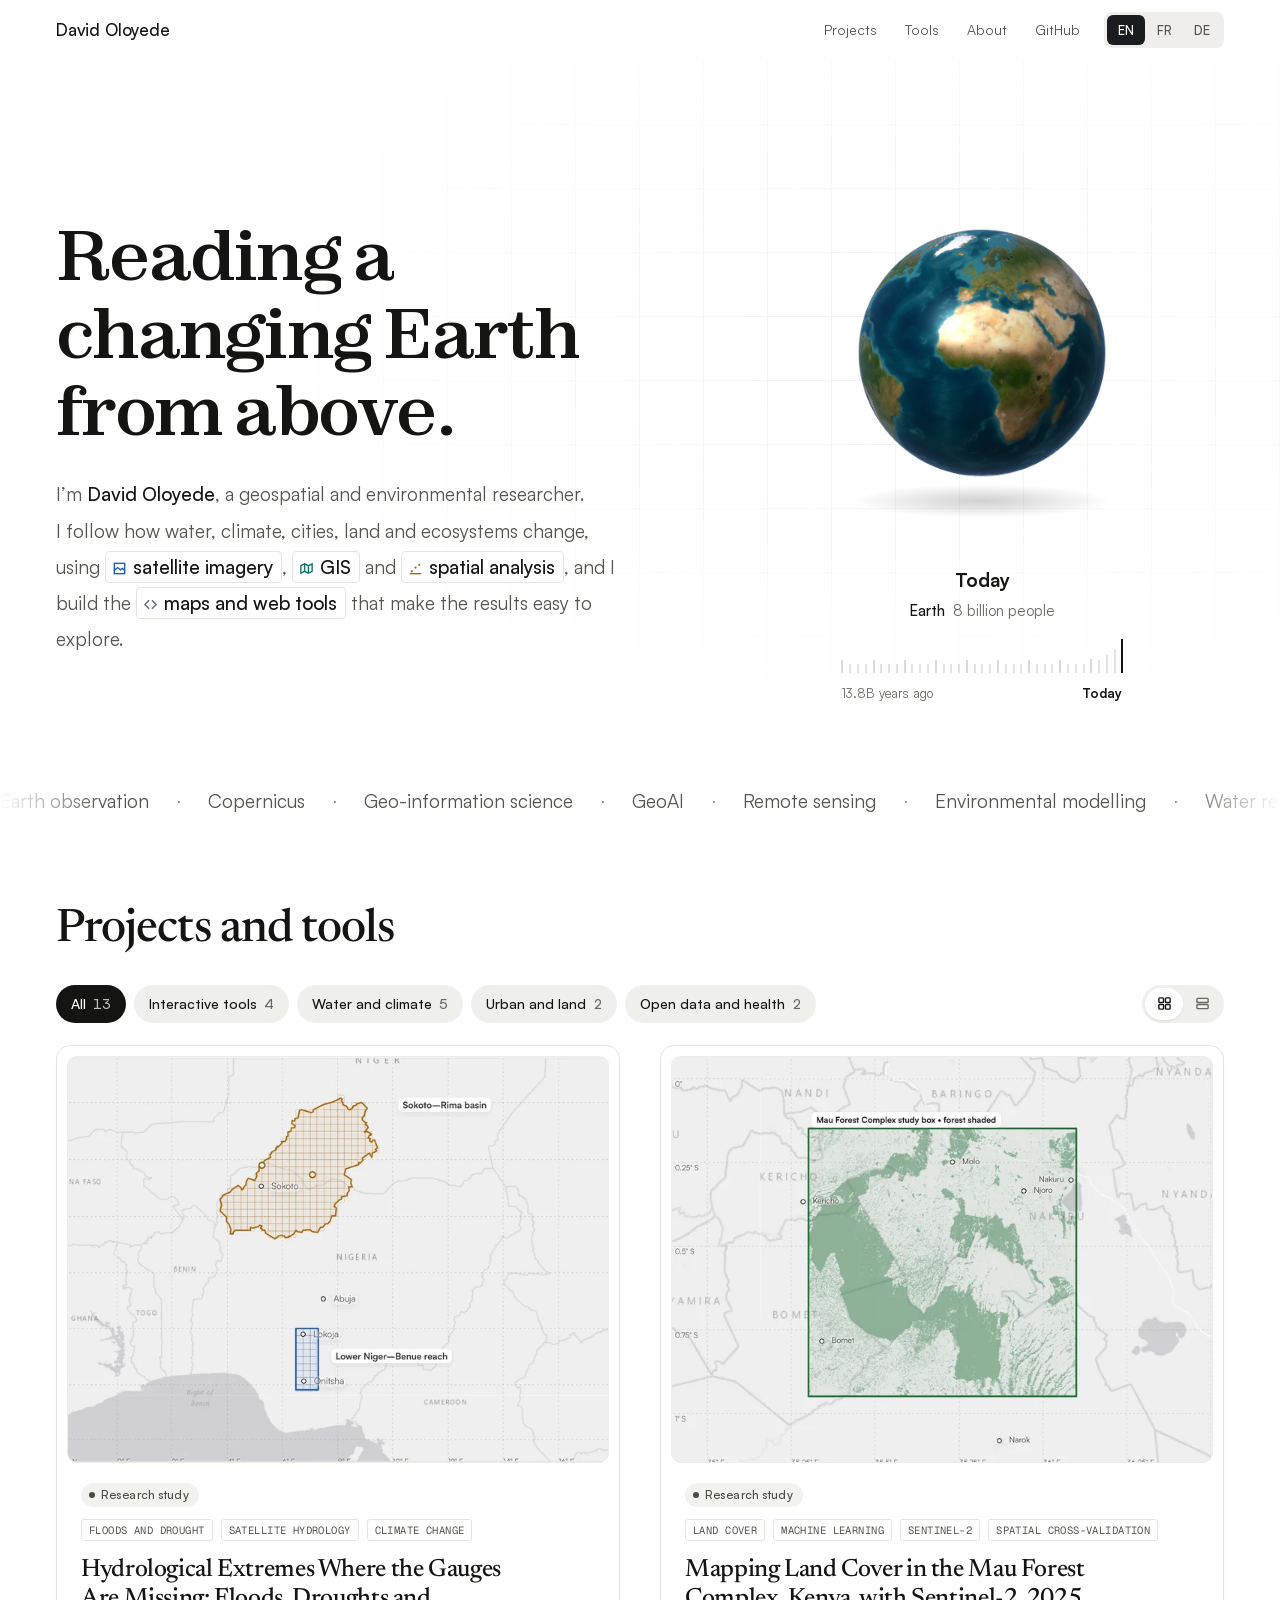
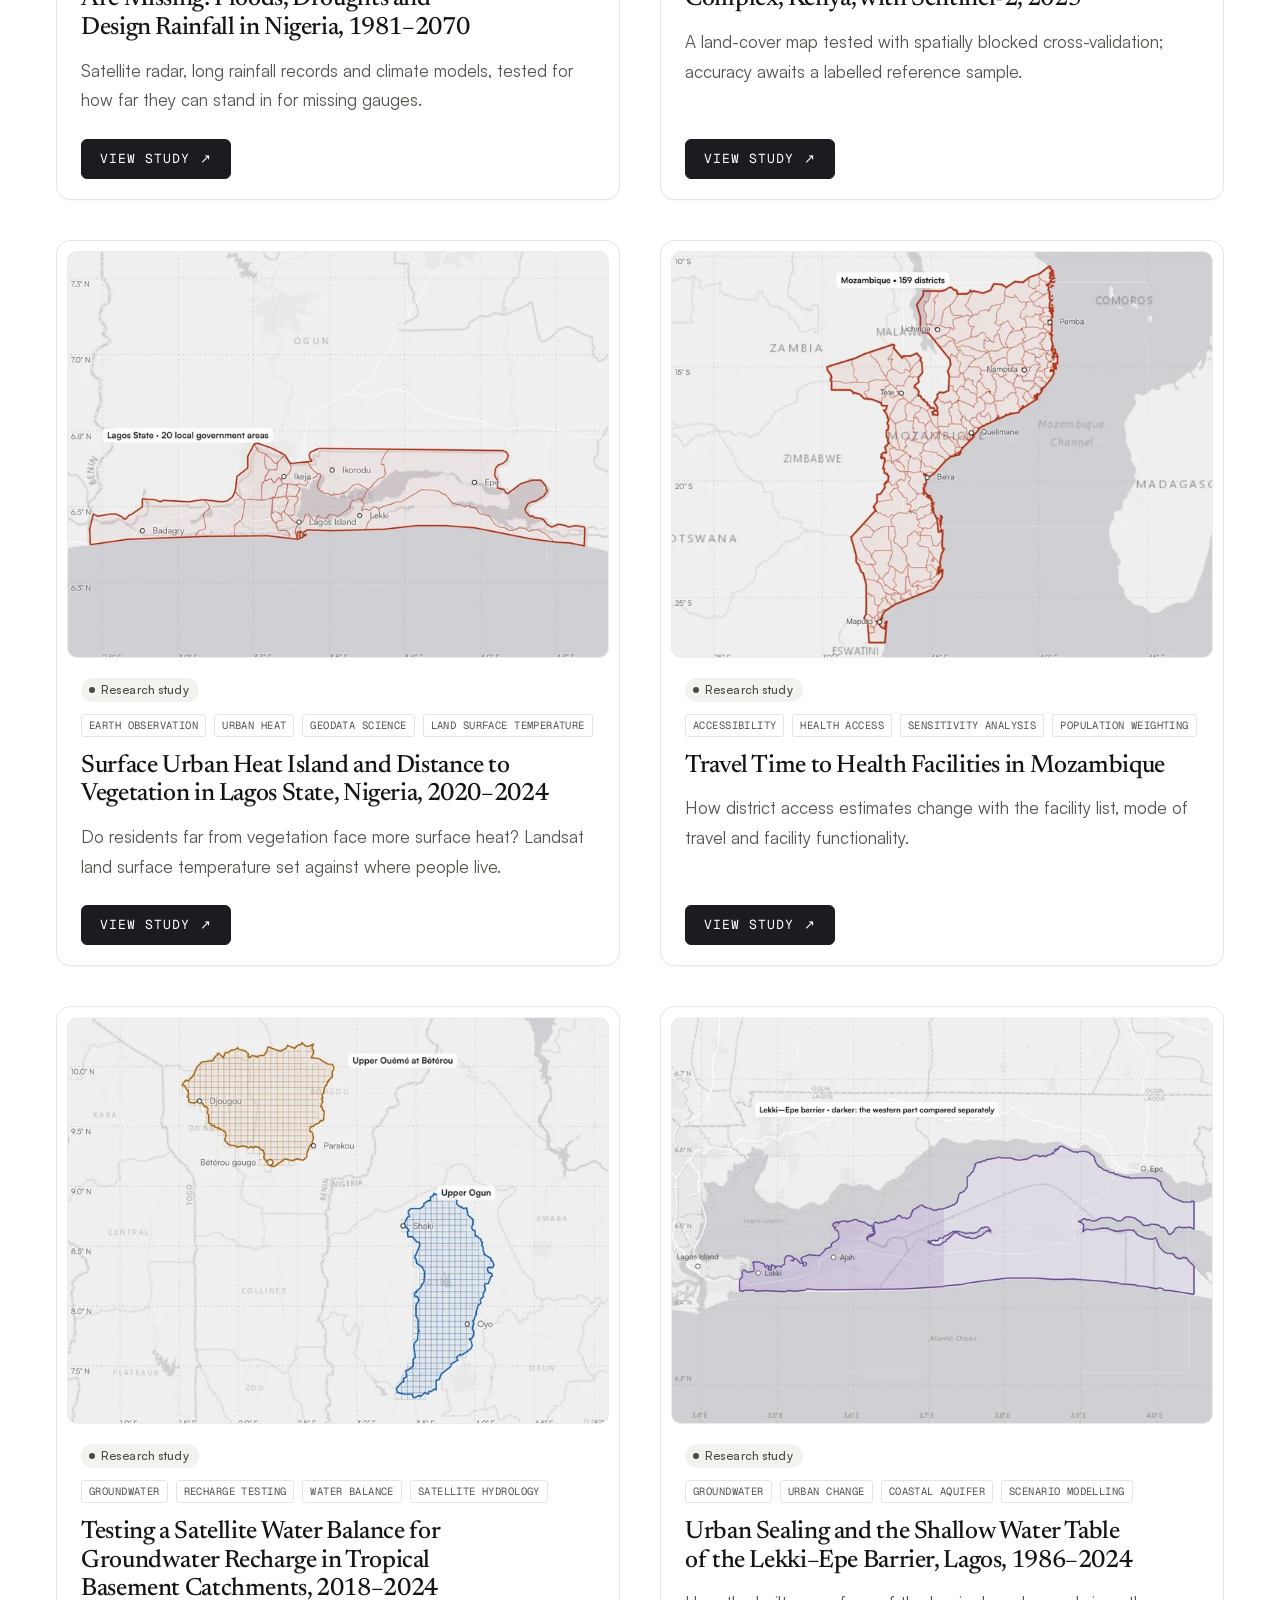
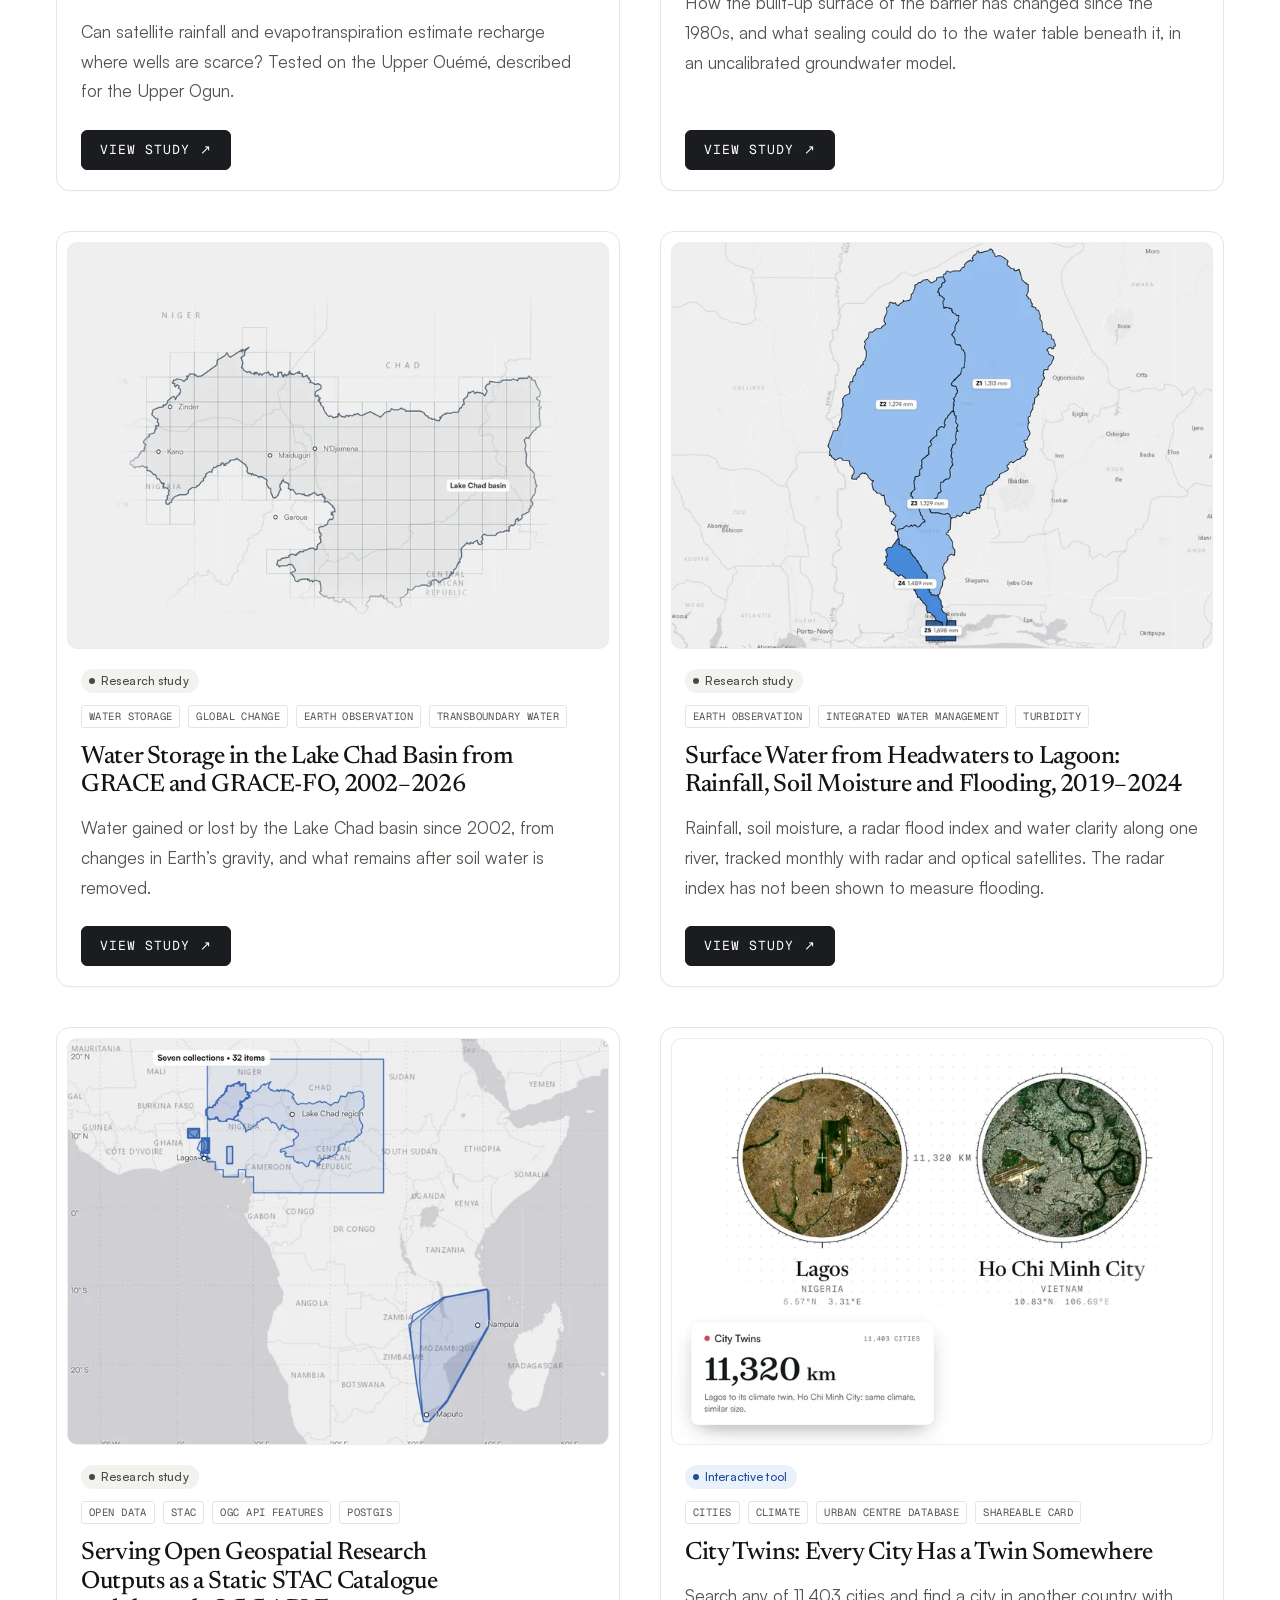
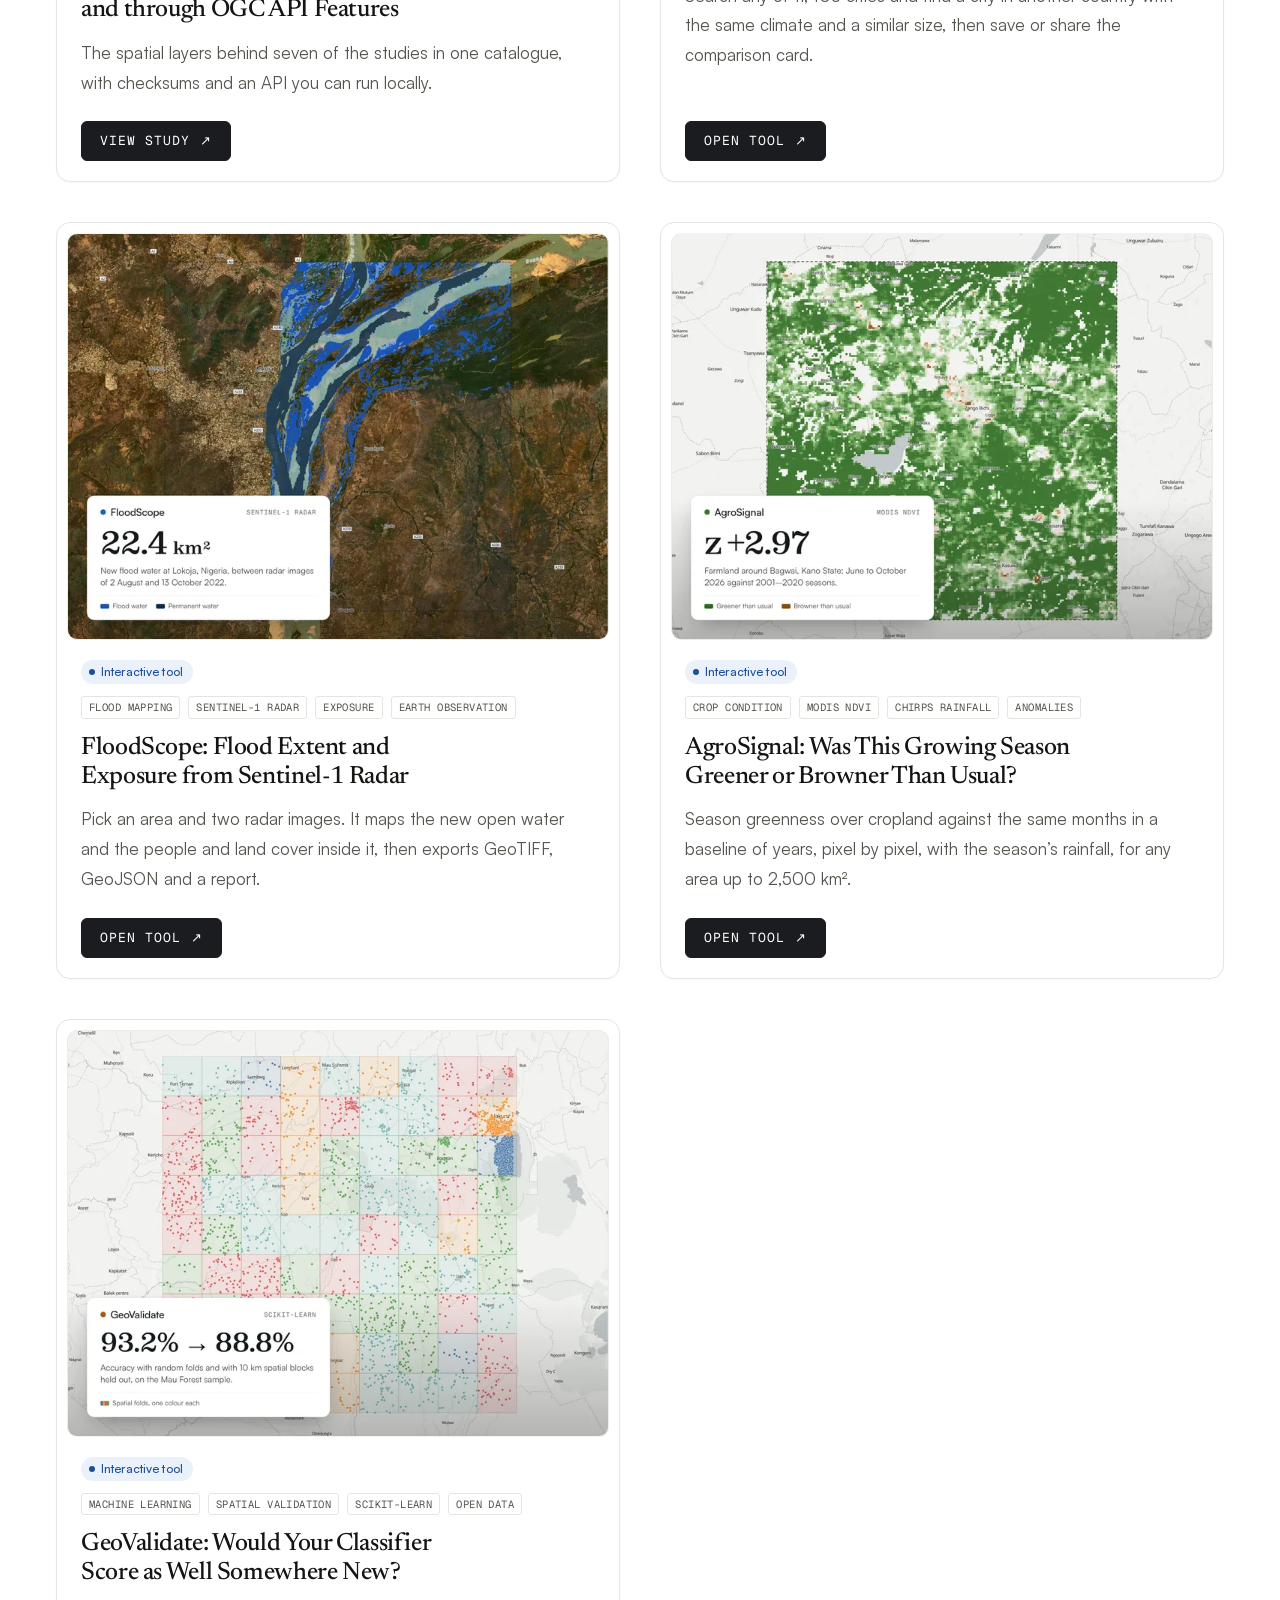
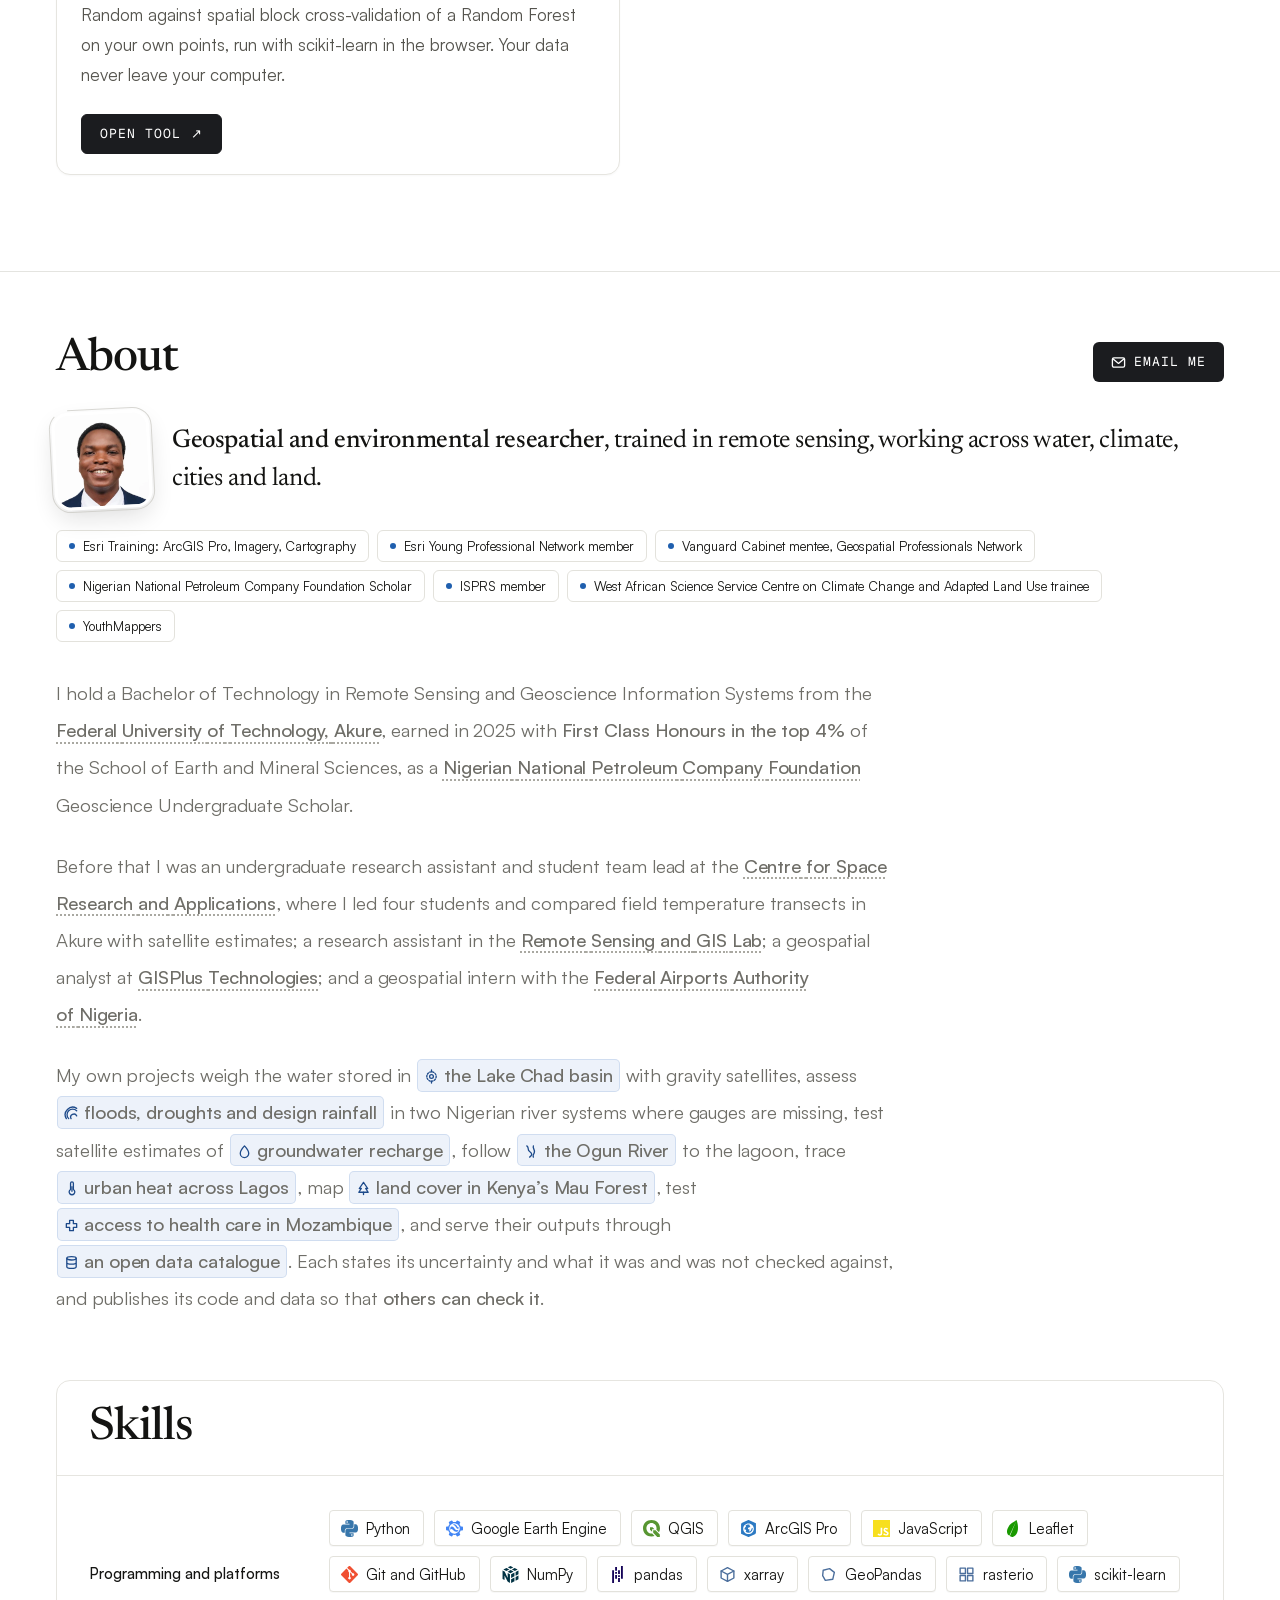
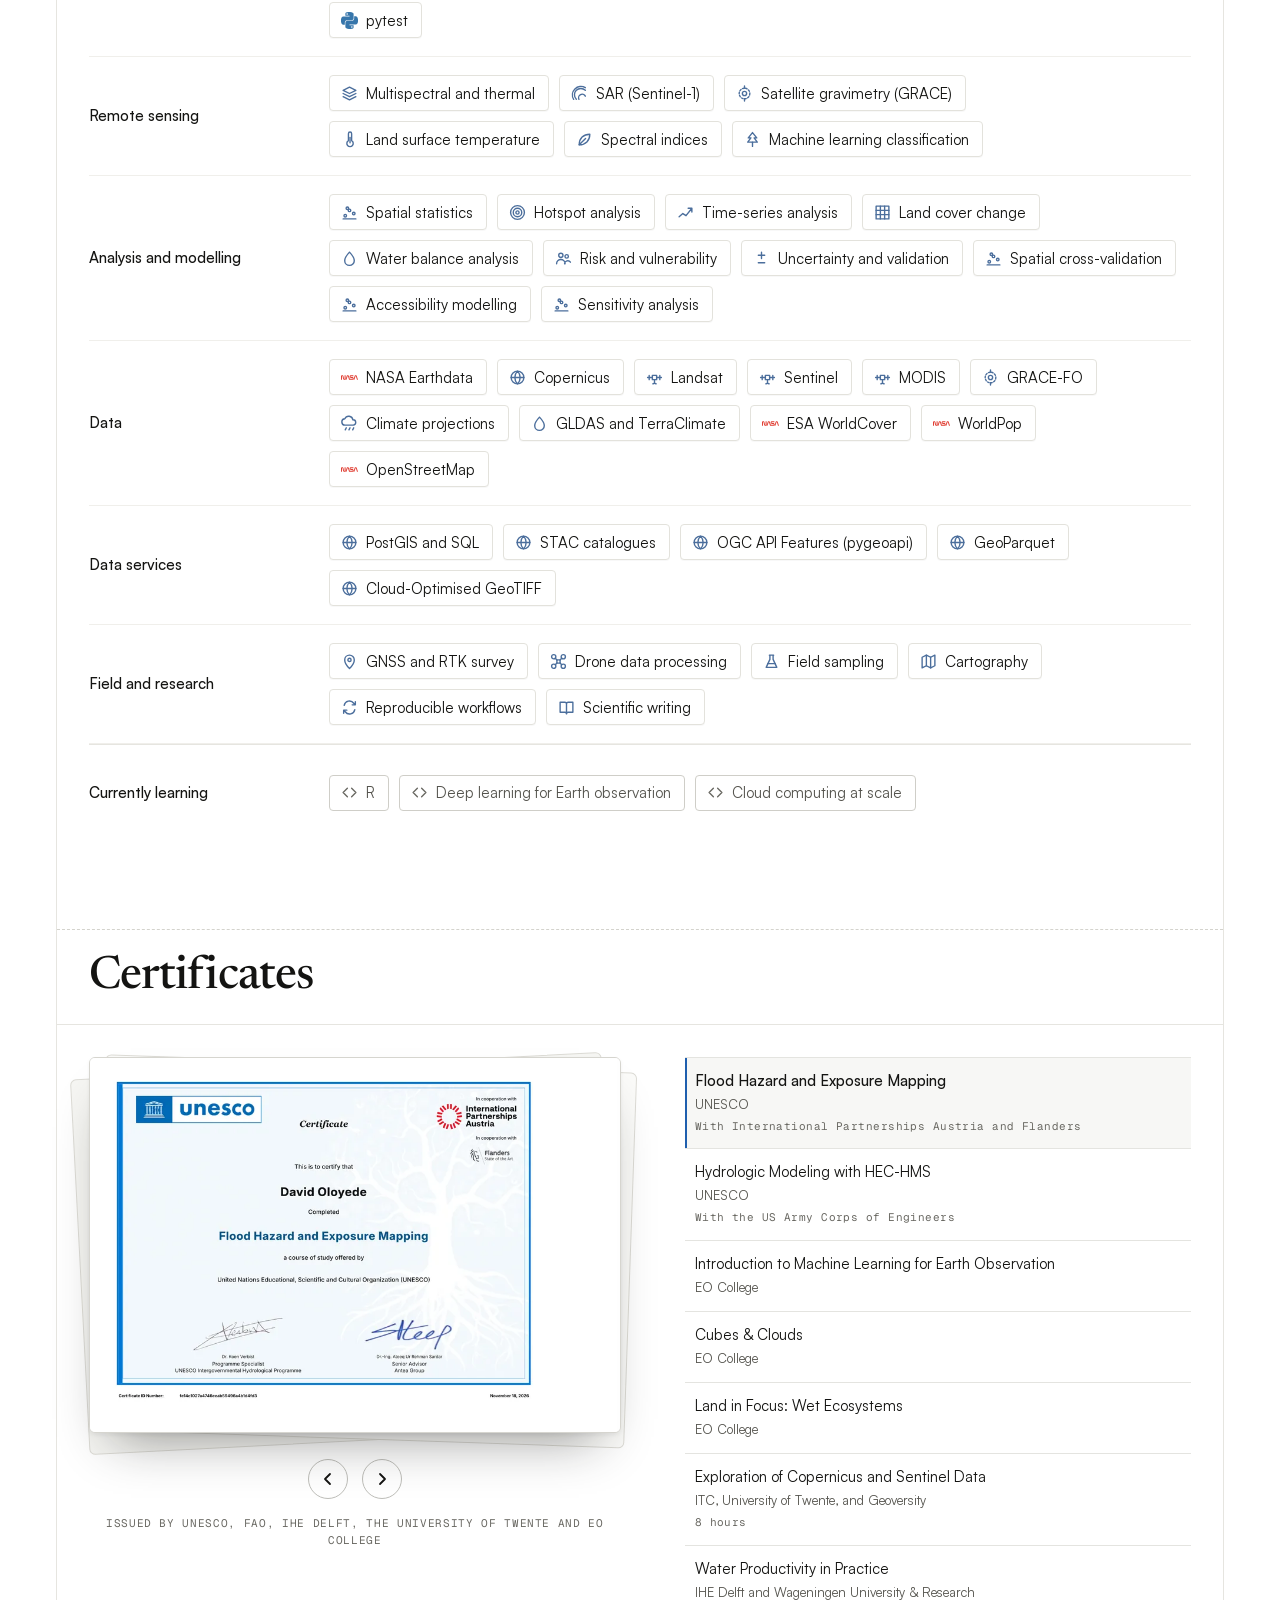
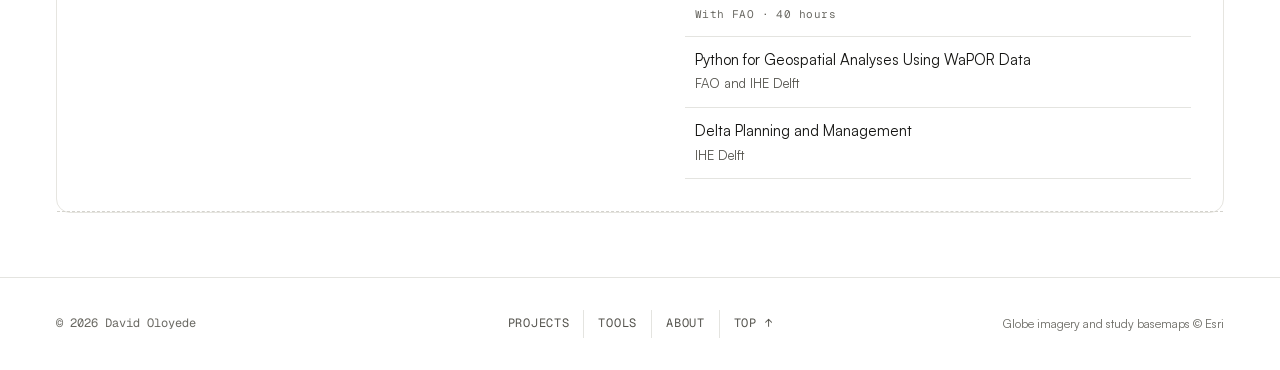
==== commit 227add1b: "Certificates: keep only the natural partner and hours lines" ====
--- a/index.html
+++ b/index.html
@@ -234,7 +234,7 @@
           </figcaption>
           <p class="ct-count">Issued by UNESCO, FAO, IHE Delft, the University of Twente and EO College</p>
         </figure>
-        <ol class="ct-list" aria-label="Certificates"><li><button type="button" class="ct-row" data-slug="flood-hazard-and-exposure-mapping" aria-pressed="true"><span class="ct-c">Flood Hazard and Exposure Mapping</span><span class="ct-i">UNESCO</span><span class="ct-d">With International Partnerships Austria and Flanders</span></button></li><li><button type="button" class="ct-row" data-slug="hec-hms" aria-pressed="false"><span class="ct-c">Hydrologic Modeling with HEC-HMS</span><span class="ct-i">UNESCO</span><span class="ct-d">With the US Army Corps of Engineers and ICIWaRM; signed by the HEC-HMS lead developer</span></button></li><li><button type="button" class="ct-row" data-slug="machine-learning-for-earth-observation" aria-pressed="false"><span class="ct-c">Introduction to Machine Learning for Earth Observation</span><span class="ct-i">EO College</span><span class="ct-d">With verification ID</span></button></li><li><button type="button" class="ct-row" data-slug="cubes-and-clouds" aria-pressed="false"><span class="ct-c">Cubes &amp; Clouds</span><span class="ct-i">EO College</span><span class="ct-d">With verification ID</span></button></li><li><button type="button" class="ct-row" data-slug="land-in-focus-wet-ecosystems" aria-pressed="false"><span class="ct-c">Land in Focus: Wet Ecosystems</span><span class="ct-i">EO College</span><span class="ct-d">With verification ID</span></button></li><li><button type="button" class="ct-row" data-slug="copernicus-and-sentinel-data" aria-pressed="false"><span class="ct-c">Exploration of Copernicus and Sentinel Data</span><span class="ct-i">ITC, University of Twente, and Geoversity</span><span class="ct-d">8 hours</span></button></li><li><button type="button" class="ct-row" data-slug="water-productivity-in-practice" aria-pressed="false"><span class="ct-c">Water Productivity in Practice</span><span class="ct-i">IHE Delft and Wageningen University &amp; Research</span><span class="ct-d">With FAO · 40 hours</span></button></li><li><button type="button" class="ct-row" data-slug="python-wapor" aria-pressed="false"><span class="ct-c">Python for Geospatial Analyses Using WaPOR Data</span><span class="ct-i">FAO and IHE Delft</span><span class="ct-d">Funded by the Netherlands Ministry of Foreign Affairs</span></button></li><li><button type="button" class="ct-row" data-slug="delta-planning-and-management" aria-pressed="false"><span class="ct-c">Delta Planning and Management</span><span class="ct-i">IHE Delft</span><span class="ct-d">OpenCourseWare</span></button></li></ol>
+        <ol class="ct-list" aria-label="Certificates"><li><button type="button" class="ct-row" data-slug="flood-hazard-and-exposure-mapping" aria-pressed="true"><span class="ct-c">Flood Hazard and Exposure Mapping</span><span class="ct-i">UNESCO</span><span class="ct-d">With International Partnerships Austria and Flanders</span></button></li><li><button type="button" class="ct-row" data-slug="hec-hms" aria-pressed="false"><span class="ct-c">Hydrologic Modeling with HEC-HMS</span><span class="ct-i">UNESCO</span><span class="ct-d">With the US Army Corps of Engineers</span></button></li><li><button type="button" class="ct-row" data-slug="machine-learning-for-earth-observation" aria-pressed="false"><span class="ct-c">Introduction to Machine Learning for Earth Observation</span><span class="ct-i">EO College</span></button></li><li><button type="button" class="ct-row" data-slug="cubes-and-clouds" aria-pressed="false"><span class="ct-c">Cubes &amp; Clouds</span><span class="ct-i">EO College</span></button></li><li><button type="button" class="ct-row" data-slug="land-in-focus-wet-ecosystems" aria-pressed="false"><span class="ct-c">Land in Focus: Wet Ecosystems</span><span class="ct-i">EO College</span></button></li><li><button type="button" class="ct-row" data-slug="copernicus-and-sentinel-data" aria-pressed="false"><span class="ct-c">Exploration of Copernicus and Sentinel Data</span><span class="ct-i">ITC, University of Twente, and Geoversity</span><span class="ct-d">8 hours</span></button></li><li><button type="button" class="ct-row" data-slug="water-productivity-in-practice" aria-pressed="false"><span class="ct-c">Water Productivity in Practice</span><span class="ct-i">IHE Delft and Wageningen University &amp; Research</span><span class="ct-d">With FAO · 40 hours</span></button></li><li><button type="button" class="ct-row" data-slug="python-wapor" aria-pressed="false"><span class="ct-c">Python for Geospatial Analyses Using WaPOR Data</span><span class="ct-i">FAO and IHE Delft</span></button></li><li><button type="button" class="ct-row" data-slug="delta-planning-and-management" aria-pressed="false"><span class="ct-c">Delta Planning and Management</span><span class="ct-i">IHE Delft</span></button></li></ol>
       </div>
     </div>
     </div></div></section>
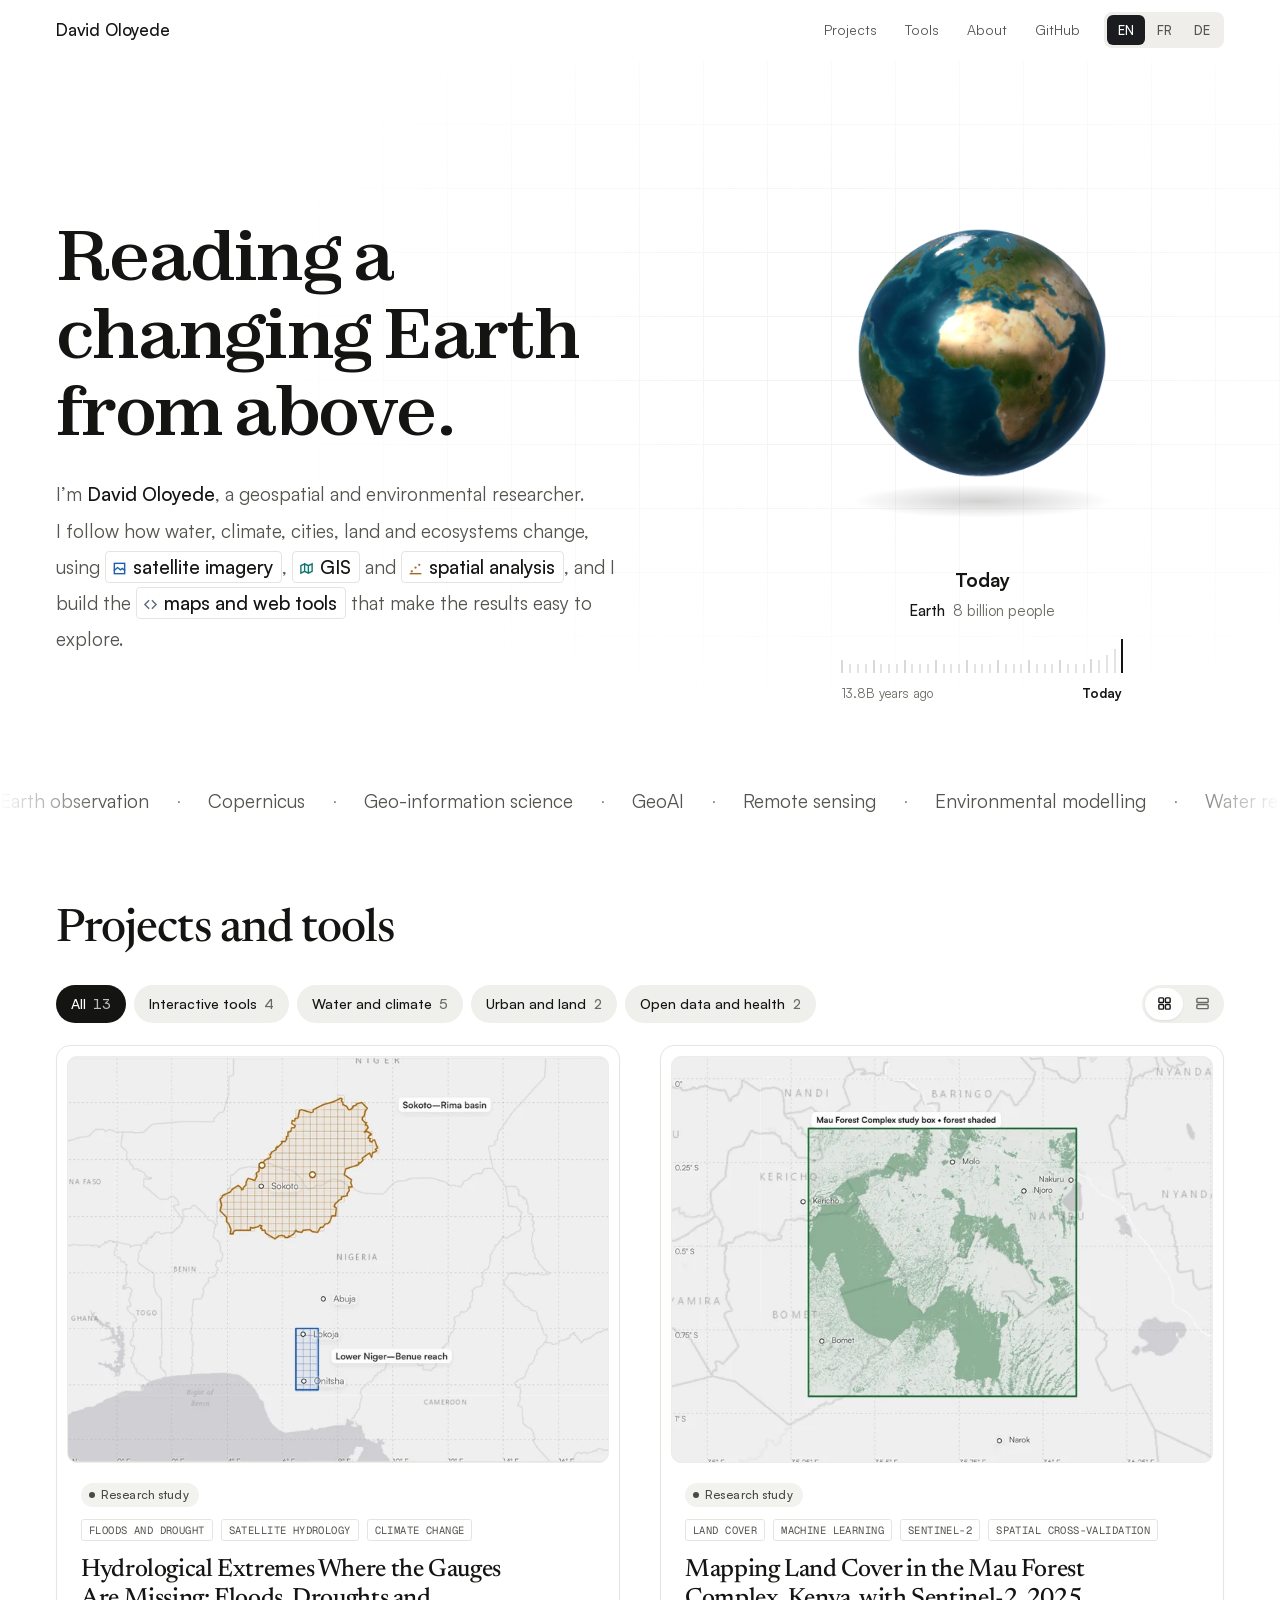
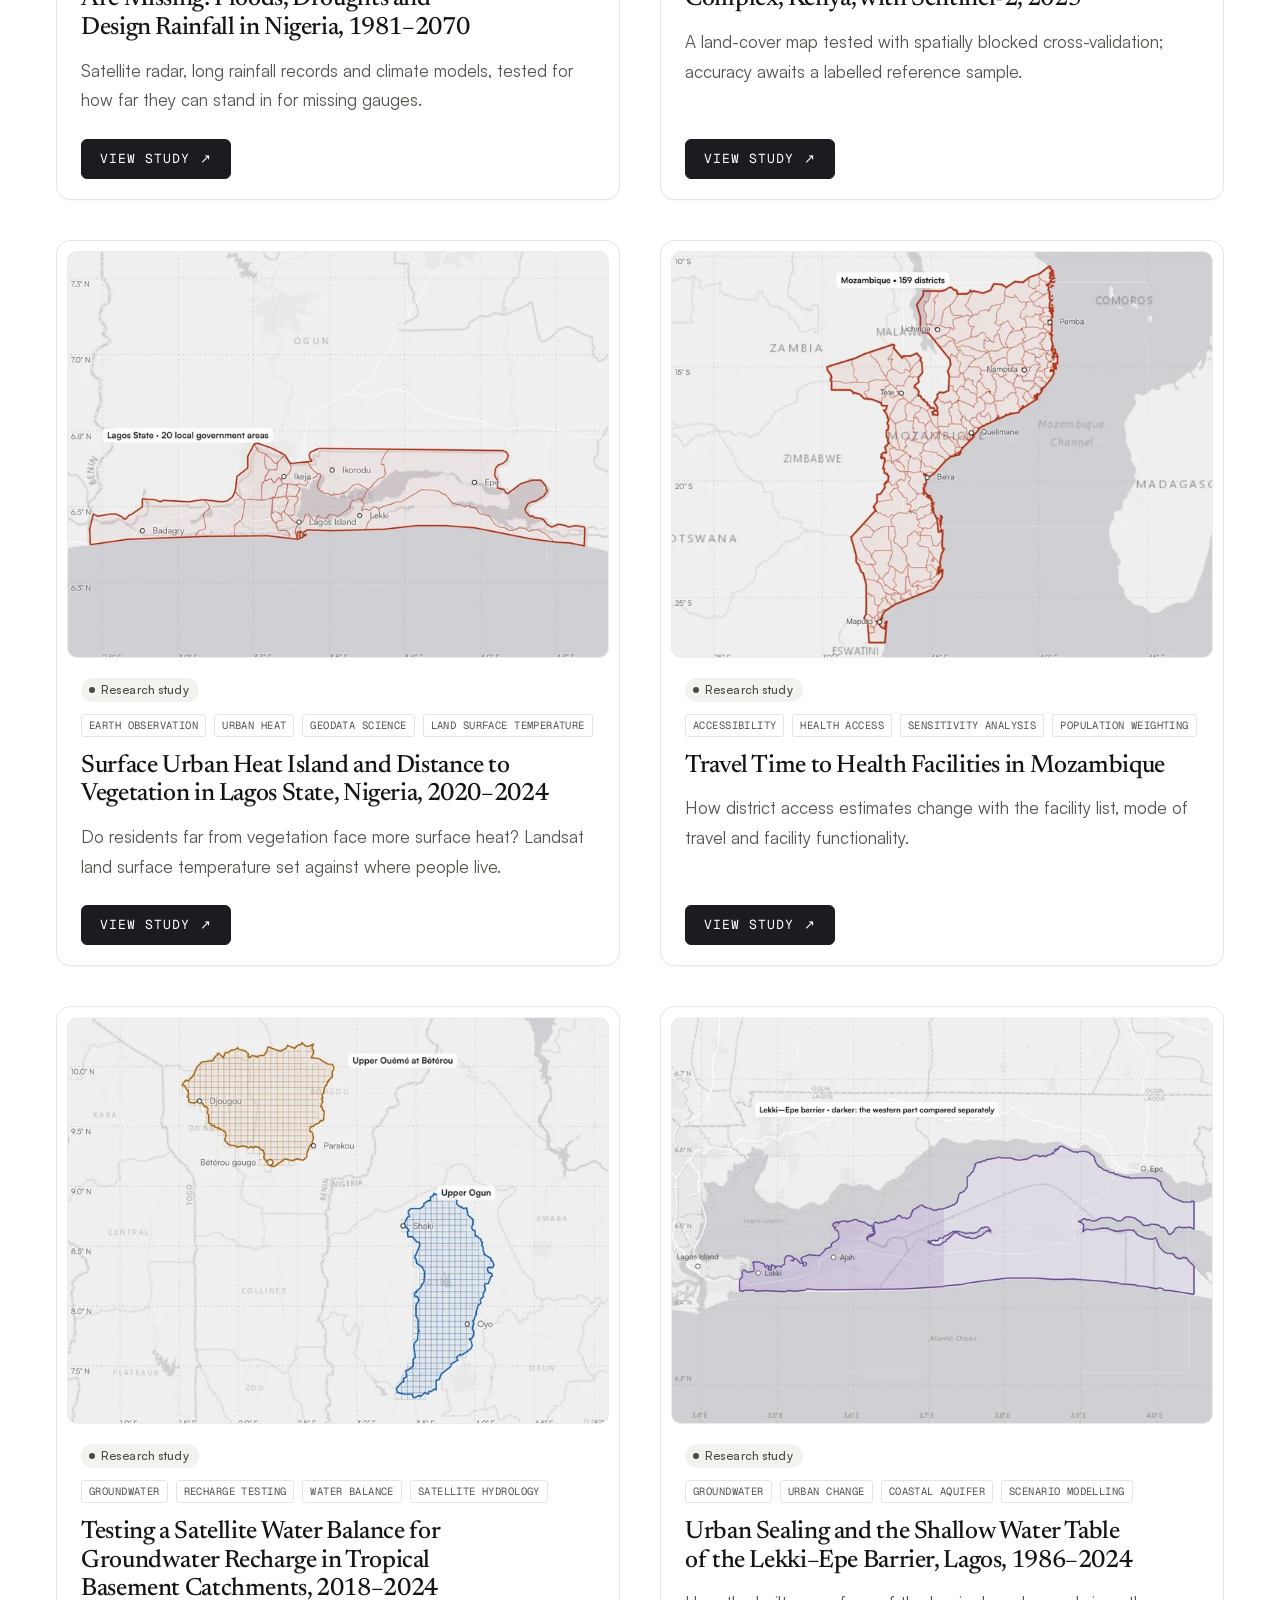
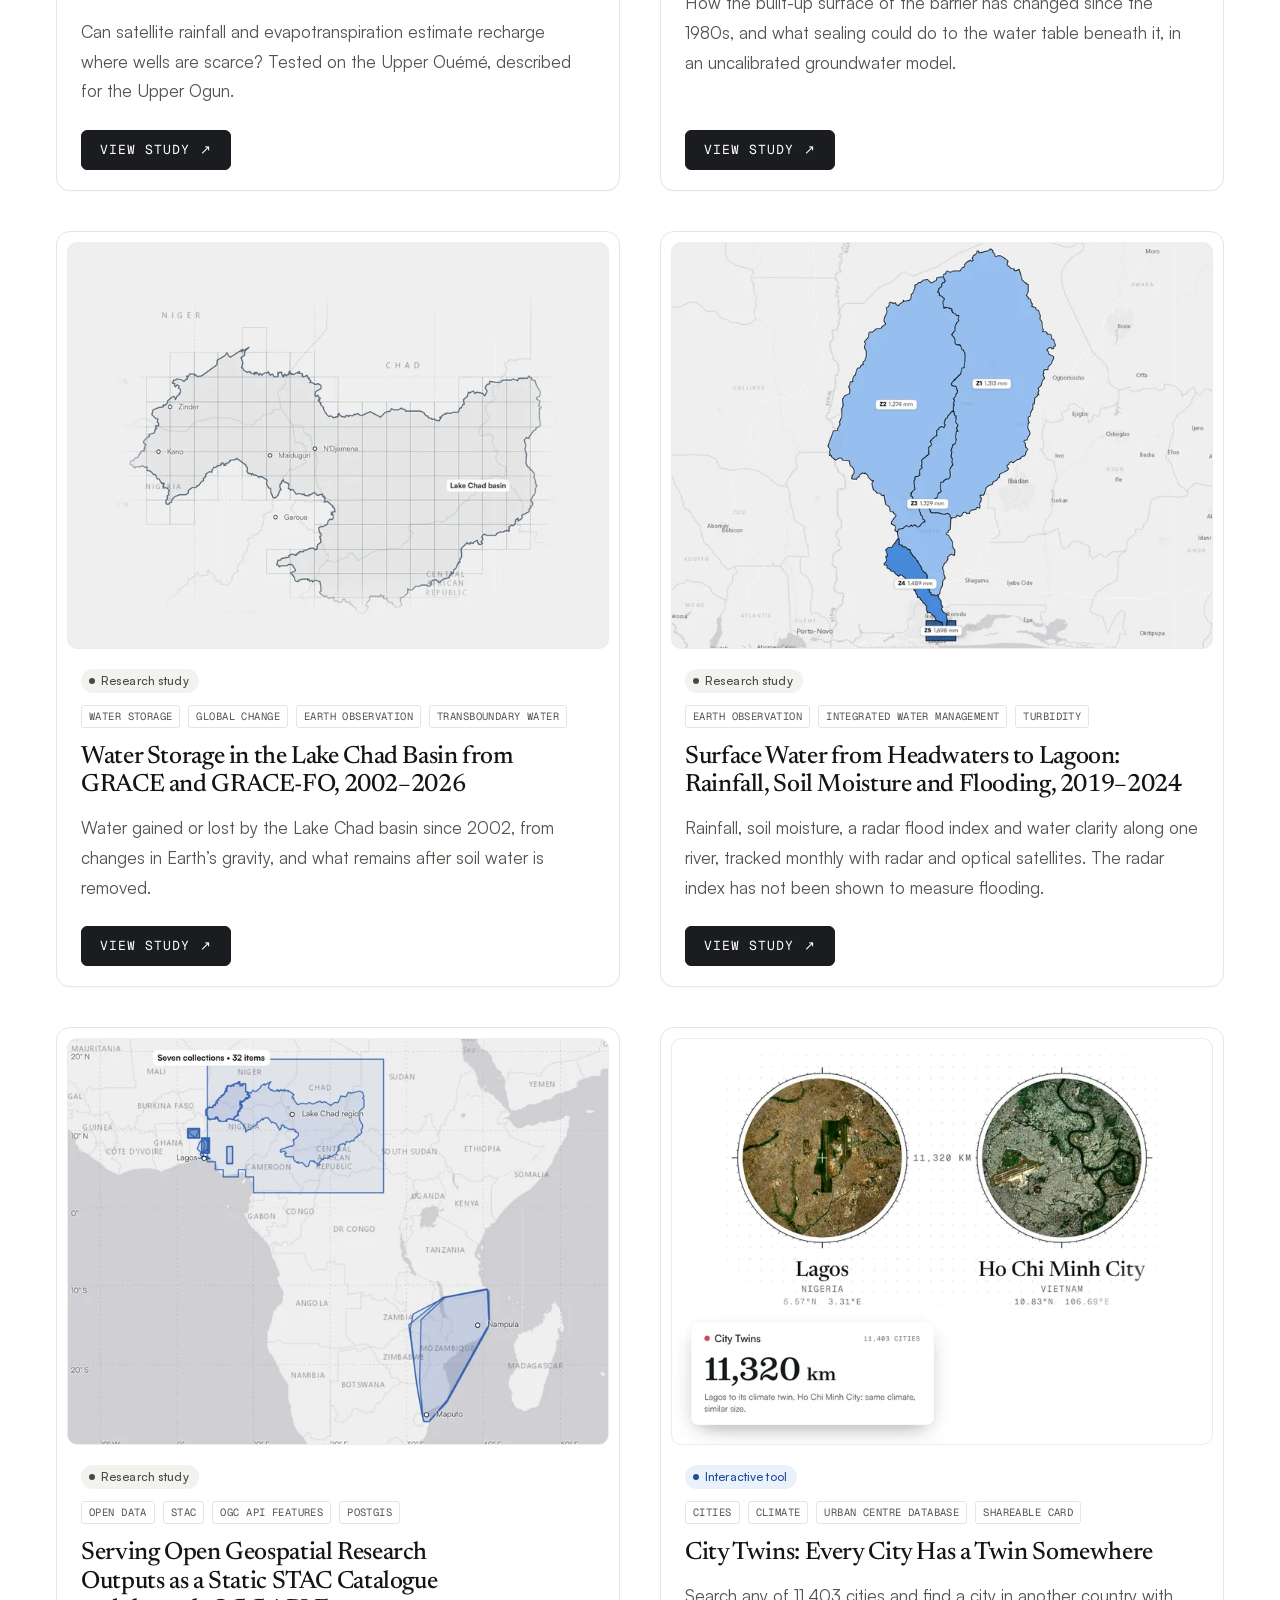
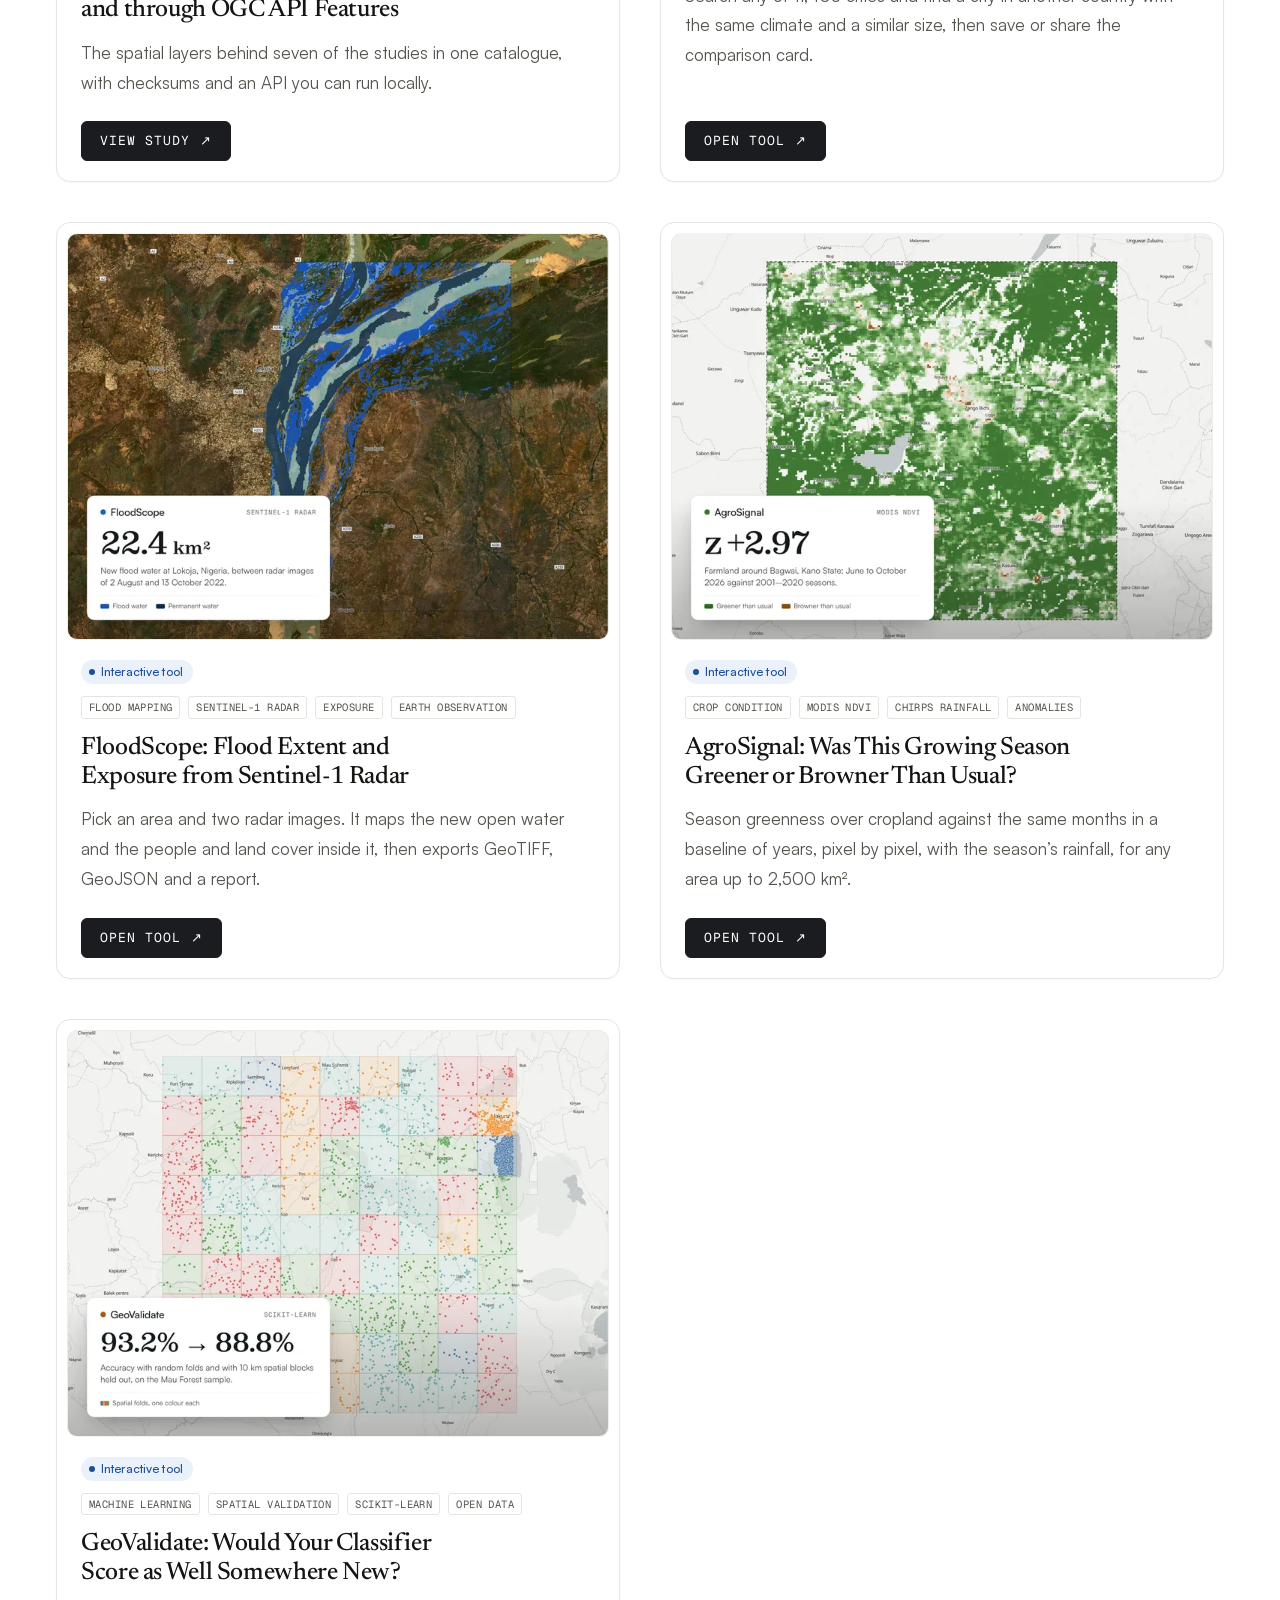
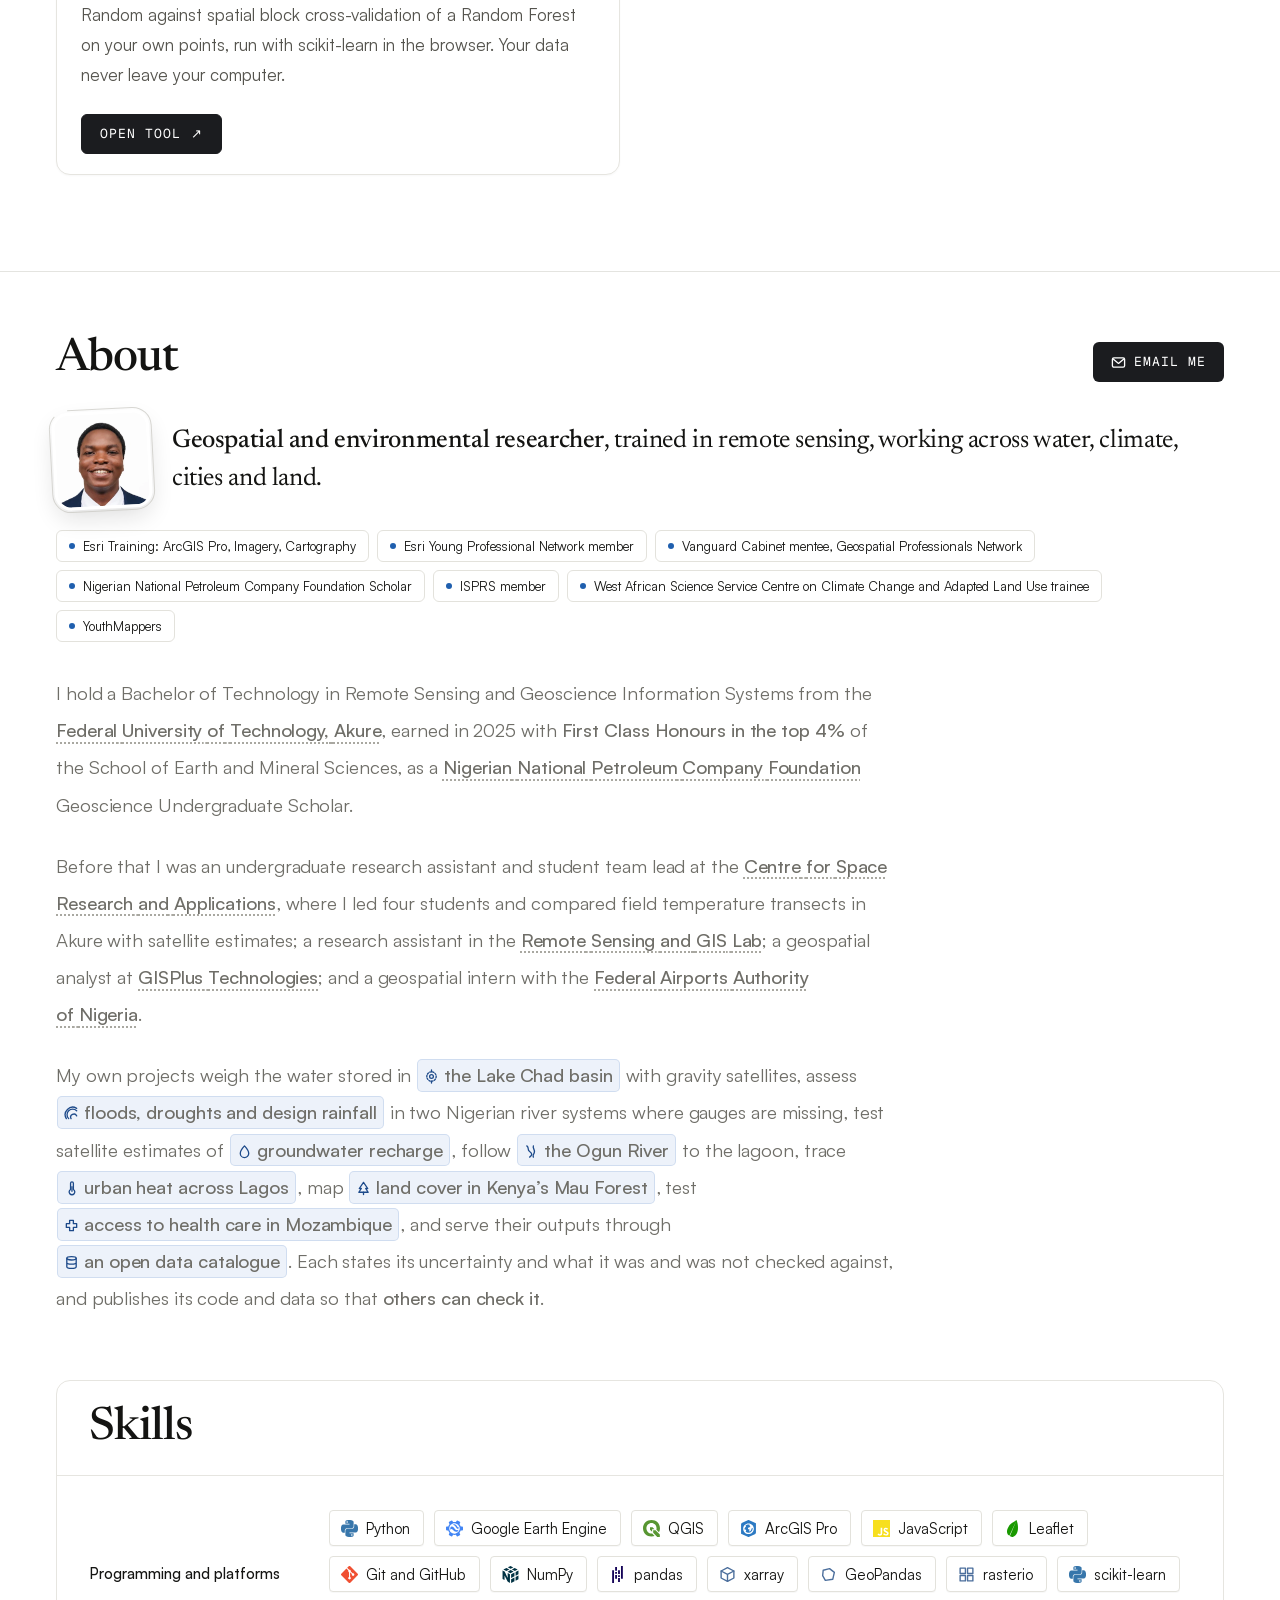
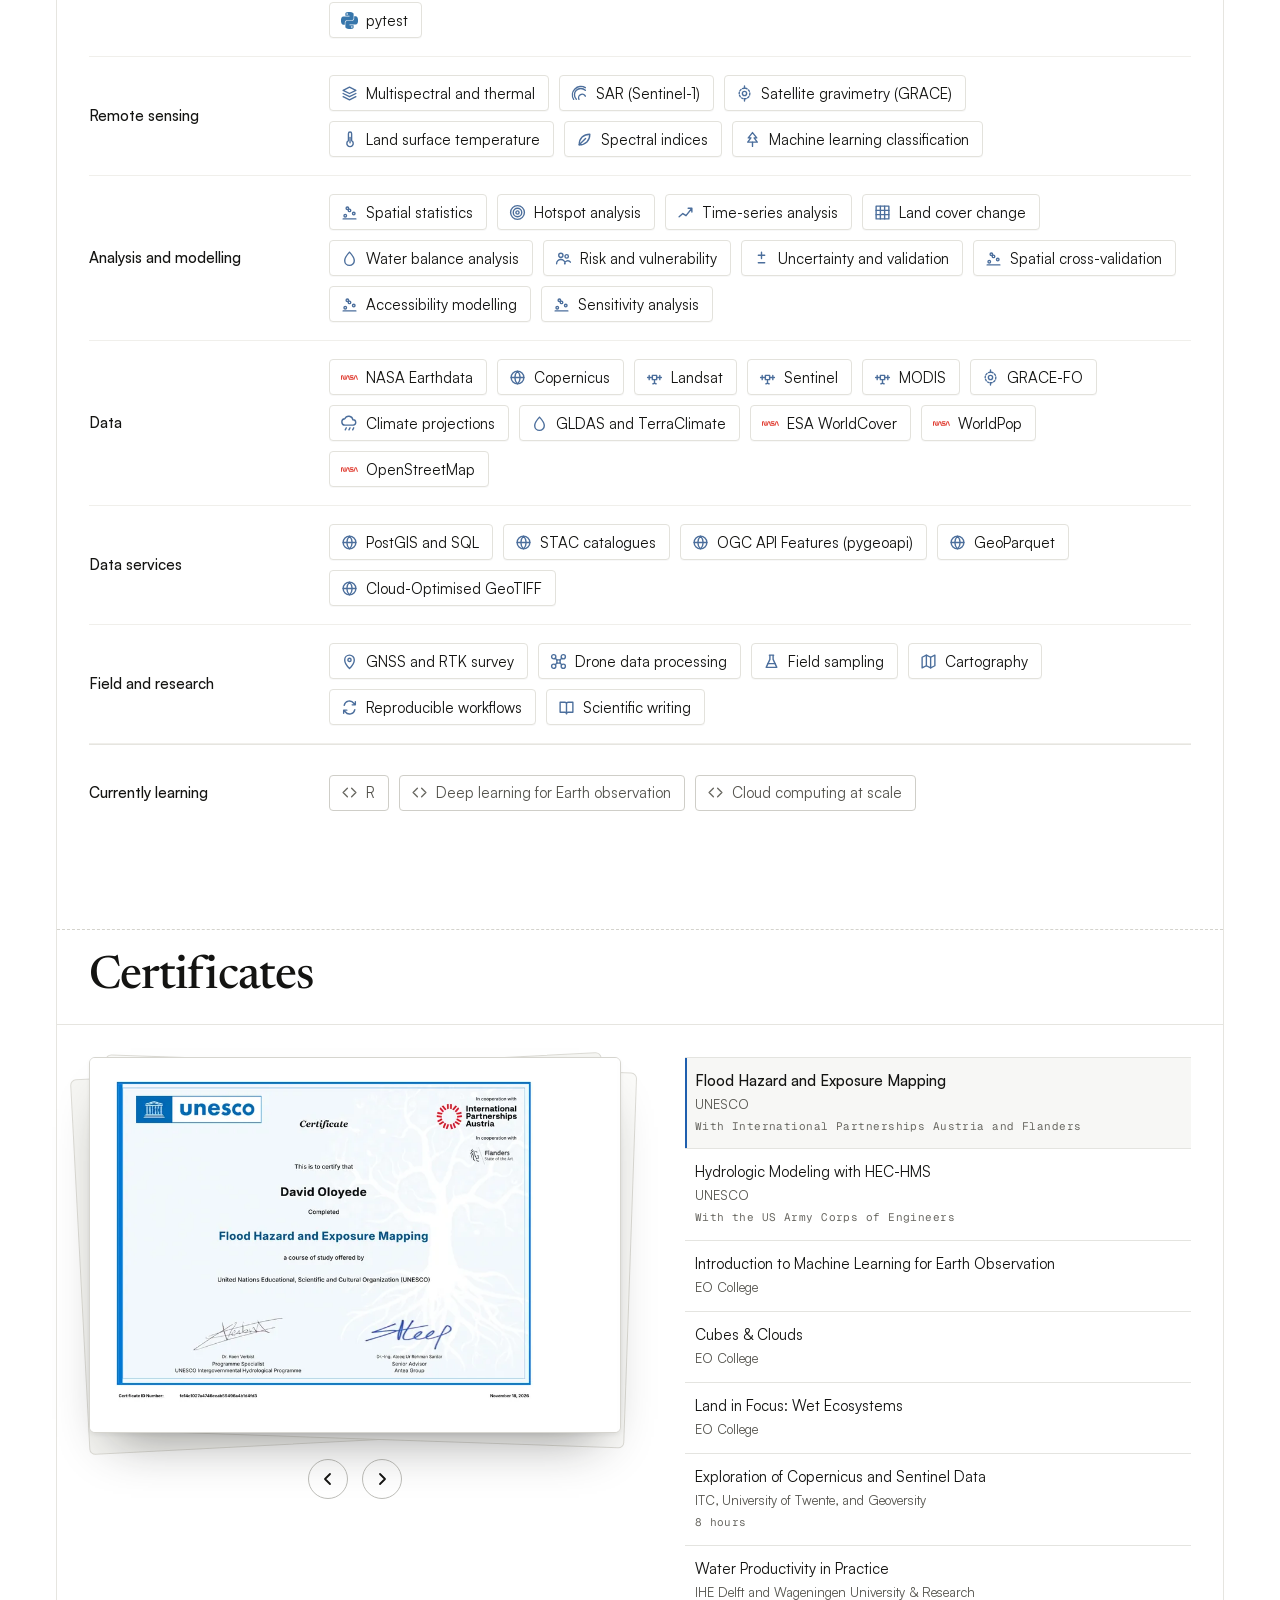
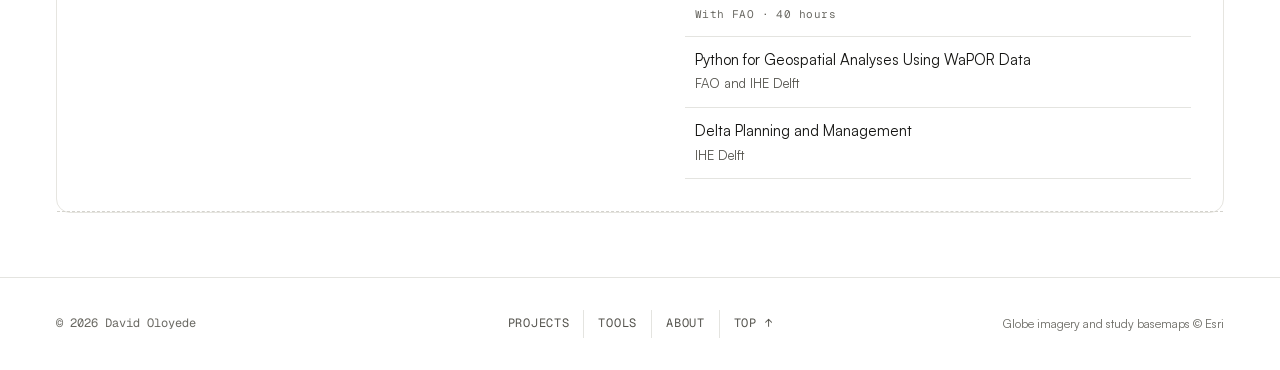
==== commit d687c946: "Certificates: remove the issuer line under the arrows, subtle reveal and hover motion, arrows hidden" ====
--- a/index.html
+++ b/index.html
@@ -223,17 +223,16 @@
         <div class="sk-row"><h4 class="sk-h">Field and research</h4><ul class="sk-list" style="--c:3"><li><svg class="sk-g" viewBox="0 0 16 16" aria-hidden="true"><path d="M8 14.5s4.5-4.2 4.5-8a4.5 4.5 0 0 0-9 0c0 3.8 4.5 8 4.5 8z"/><circle cx="8" cy="6.5" r="1.5"/></svg>GNSS and RTK survey</li><li><svg class="sk-g" viewBox="0 0 16 16" aria-hidden="true"><circle cx="3.5" cy="3.5" r="2"/><circle cx="12.5" cy="3.5" r="2"/><circle cx="3.5" cy="12.5" r="2"/><circle cx="12.5" cy="12.5" r="2"/><rect x="6.5" y="6.5" width="3" height="3"/><path d="M5 5l1.5 1.5M11 5L9.5 6.5M5 11l1.5-1.5M11 11L9.5 9.5"/></svg>Drone data processing</li><li><svg class="sk-g" viewBox="0 0 16 16" aria-hidden="true"><path d="M6 2h4M6.5 2v4L3 13.5h10L9.5 6V2"/><path d="M4.5 10h7"/></svg>Field sampling</li><li><svg class="sk-g" viewBox="0 0 16 16" aria-hidden="true"><path d="M2 4l4-2 4 2 4-2v10l-4 2-4-2-4 2z"/><path d="M6 2v10M10 4v10"/></svg>Cartography</li><li><svg class="sk-g" viewBox="0 0 16 16" aria-hidden="true"><path d="M3 6a5 5 0 0 1 9-2l1.5 1.5M13 10a5 5 0 0 1-9 2L2.5 10.5M13.5 2.5v3h-3M2.5 13.5v-3h3"/></svg>Reproducible workflows</li><li><svg class="sk-g" viewBox="0 0 16 16" aria-hidden="true"><path d="M2 3h4.5A1.5 1.5 0 0 1 8 4.5V14a1.5 1.5 0 0 0-1.5-1.5H2zM14 3H9.5A1.5 1.5 0 0 0 8 4.5V14a1.5 1.5 0 0 1 1.5-1.5H14z"/></svg>Scientific writing</li></ul></div>
         <div class="sk-row sk-row--next"><h4 class="sk-h">Currently learning</h4><ul class="sk-list" style="--c:3"><li><svg class="sk-g" viewBox="0 0 16 16" aria-hidden="true"><path d="M6 4L2 8l4 4M10 4l4 4-4 4"/></svg>R</li><li><svg class="sk-g" viewBox="0 0 16 16" aria-hidden="true"><path d="M6 4L2 8l4 4M10 4l4 4-4 4"/></svg>Deep learning for Earth observation</li><li><svg class="sk-g" viewBox="0 0 16 16" aria-hidden="true"><path d="M6 4L2 8l4 4M10 4l4 4-4 4"/></svg>Cloud computing at scale</li></ul></div>
       </div>
-    <div class="ct" id="certificates" aria-labelledby="ct-title">
+    <div class="ct reveal" id="certificates" aria-labelledby="ct-title">
       <div class="sh sh--in"><h3 id="ct-title">Certificates</h3></div>
       <div class="ct-body">
-        <figure class="ct-side">
+        <div class="ct-side">
           <div class="ct-stack"><span class="ct-b ct-b1" aria-hidden="true"></span><span class="ct-b ct-b2" aria-hidden="true"></span><img class="ct-top" src="assets/certificates/flood-hazard-and-exposure-mapping.webp" alt="Certificate: Flood Hazard and Exposure Mapping, UNESCO" width="900" height="637" loading="lazy" decoding="async" draggable="false"></div>
-          <figcaption class="ct-nav">
+          <div class="ct-nav" role="group" aria-label="Browse certificates">
             <button type="button" class="ct-step" data-step="-1" aria-label="Previous certificate"><svg viewBox="0 0 16 16" aria-hidden="true"><path d="M10 3 5 8l5 5"/></svg></button>
             <button type="button" class="ct-step" data-step="1" aria-label="Next certificate"><svg viewBox="0 0 16 16" aria-hidden="true"><path d="m6 3 5 5-5 5"/></svg></button>
-          </figcaption>
-          <p class="ct-count">Issued by UNESCO, FAO, IHE Delft, the University of Twente and EO College</p>
-        </figure>
+          </div>
+        </div>
         <ol class="ct-list" aria-label="Certificates"><li><button type="button" class="ct-row" data-slug="flood-hazard-and-exposure-mapping" aria-pressed="true"><span class="ct-c">Flood Hazard and Exposure Mapping</span><span class="ct-i">UNESCO</span><span class="ct-d">With International Partnerships Austria and Flanders</span></button></li><li><button type="button" class="ct-row" data-slug="hec-hms" aria-pressed="false"><span class="ct-c">Hydrologic Modeling with HEC-HMS</span><span class="ct-i">UNESCO</span><span class="ct-d">With the US Army Corps of Engineers</span></button></li><li><button type="button" class="ct-row" data-slug="machine-learning-for-earth-observation" aria-pressed="false"><span class="ct-c">Introduction to Machine Learning for Earth Observation</span><span class="ct-i">EO College</span></button></li><li><button type="button" class="ct-row" data-slug="cubes-and-clouds" aria-pressed="false"><span class="ct-c">Cubes &amp; Clouds</span><span class="ct-i">EO College</span></button></li><li><button type="button" class="ct-row" data-slug="land-in-focus-wet-ecosystems" aria-pressed="false"><span class="ct-c">Land in Focus: Wet Ecosystems</span><span class="ct-i">EO College</span></button></li><li><button type="button" class="ct-row" data-slug="copernicus-and-sentinel-data" aria-pressed="false"><span class="ct-c">Exploration of Copernicus and Sentinel Data</span><span class="ct-i">ITC, University of Twente, and Geoversity</span><span class="ct-d">8 hours</span></button></li><li><button type="button" class="ct-row" data-slug="water-productivity-in-practice" aria-pressed="false"><span class="ct-c">Water Productivity in Practice</span><span class="ct-i">IHE Delft and Wageningen University &amp; Research</span><span class="ct-d">With FAO · 40 hours</span></button></li><li><button type="button" class="ct-row" data-slug="python-wapor" aria-pressed="false"><span class="ct-c">Python for Geospatial Analyses Using WaPOR Data</span><span class="ct-i">FAO and IHE Delft</span></button></li><li><button type="button" class="ct-row" data-slug="delta-planning-and-management" aria-pressed="false"><span class="ct-c">Delta Planning and Management</span><span class="ct-i">IHE Delft</span></button></li></ol>
       </div>
     </div>
--- a/styles.css
+++ b/styles.css
@@ -1091,7 +1091,7 @@
 /* ---------- Certificates: a large certificate beside a compact index; hover, click or the arrows choose which one shows ---------- */
 .ct { position: relative; max-width: 76rem; margin: var(--s-8) auto 0; border-block: 1px dashed #d4d3cd; }
 .ct-body { display: grid; grid-template-columns: minmax(0, 1.05fr) minmax(0, 1fr); gap: clamp(32px, 5vw, 72px); align-items: start; padding: var(--s-6) var(--s-6) var(--s-6); }
-.ct-side { margin: 0; position: sticky; top: 96px; }
+.ct-side { position: sticky; top: 96px; }
 .ct-stack { position: relative; aspect-ratio: 900 / 637; }
 .ct-b, .ct-top { position: absolute; inset: 0; width: 100%; height: 100%; border-radius: 6px; background: #fff; }
 .ct-b { border: 1px solid #dddcd6; }
@@ -1103,7 +1103,6 @@
 .ct-step svg { width: 16px; height: 16px; fill: none; stroke: currentColor; stroke-width: 1.8; stroke-linecap: round; stroke-linejoin: round; }
 .ct-step:hover { border-color: var(--ink); background: #f7f7f5; }
 .ct-step:focus-visible { outline: 2px solid var(--accent); outline-offset: 2px; }
-.ct-count { margin-top: 16px; text-align: center; font-family: var(--mono); font-size: .6875rem; letter-spacing: .06em; text-transform: uppercase; color: var(--ink-3); line-height: 1.6; }
 .ct-list { list-style: none; margin: 0; padding: 0; border-top: 1px solid var(--rule); }
 .ct-row { display: grid; grid-template-columns: minmax(0, 1fr); width: 100%; padding: 13px 10px; border: 0; border-bottom: 1px solid var(--rule); background: none; text-align: left; font: inherit; color: inherit; cursor: pointer; transition: background .2s; }
 .ct-c { font-size: .9375rem; line-height: 1.35; }
@@ -1118,3 +1117,30 @@
   .ct-body { grid-template-columns: 1fr; gap: 28px; padding-inline: var(--s-4); }
   .ct-side { position: static; }
 }
+
+/* certificates: arrows only work with the script */
+html:not(.js) .ct-nav { display: none; }
+/* certificates: subtle motion. On first view the cards fan out and the rows arrive one by one; arrows nudge on hover */
+.js .ct.reveal { opacity: 1; transform: none; }
+.js .ct.reveal .ct-b, .js .ct.reveal .ct-top { transition: transform .9s var(--ease), opacity .7s var(--ease); }
+.js .ct.reveal:not(.in) .ct-b1, .js .ct.reveal:not(.in) .ct-b2 { transform: none; opacity: 0; }
+.js .ct.reveal:not(.in) .ct-top { transform: translateY(16px); opacity: 0; }
+.js .ct.reveal .ct-list li { transition: opacity .6s var(--ease), transform .6s var(--ease); }
+.js .ct.reveal:not(.in) .ct-list li { opacity: 0; transform: translateY(8px); }
+.js .ct.reveal.in .ct-list li:nth-child(2) { transition-delay: .05s; } .js .ct.reveal.in .ct-list li:nth-child(3) { transition-delay: .1s; }
+.js .ct.reveal.in .ct-list li:nth-child(4) { transition-delay: .15s; } .js .ct.reveal.in .ct-list li:nth-child(5) { transition-delay: .2s; }
+.js .ct.reveal.in .ct-list li:nth-child(6) { transition-delay: .25s; } .js .ct.reveal.in .ct-list li:nth-child(7) { transition-delay: .3s; }
+.js .ct.reveal.in .ct-list li:nth-child(8) { transition-delay: .35s; } .js .ct.reveal.in .ct-list li:nth-child(n+9) { transition-delay: .4s; }
+.js .ct.reveal.in .ct-b1, .js .ct.reveal.in .ct-b2 { transition-delay: .15s; }
+.ct-step svg { transition: transform .25s var(--ease); }
+.ct-step[data-step="-1"]:hover svg { transform: translateX(-2px); }
+.ct-step[data-step="1"]:hover svg { transform: translateX(2px); }
+.ct-stack:hover .ct-b1 { transform: rotate(-4deg) translate(-14px, 10px); }
+.ct-stack:hover .ct-b2 { transform: rotate(3deg) translate(14px, 8px); }
+@media (prefers-reduced-motion: reduce) {
+  .js .ct.reveal .ct-b, .js .ct.reveal .ct-top, .js .ct.reveal .ct-list li, .ct-step svg { transition: none; }
+  .js .ct.reveal:not(.in) .ct-b1, .js .ct.reveal:not(.in) .ct-b2, .js .ct.reveal:not(.in) .ct-top, .js .ct.reveal:not(.in) .ct-list li { opacity: 1; transform: none; }
+  .js .ct.reveal:not(.in) .ct-b1 { transform: rotate(-3deg) translate(-10px, 8px); } .js .ct.reveal:not(.in) .ct-b2 { transform: rotate(2deg) translate(10px, 6px); }
+  .ct-stack:hover .ct-b1, .ct-stack:hover .ct-b2, .ct-step:hover svg { transform: none; }
+}
+@media print { .js .ct.reveal .ct-list li, .js .ct.reveal .ct-top, .js .ct.reveal .ct-b { opacity: 1 !important; transform: none !important; } .ct-nav { display: none; } }
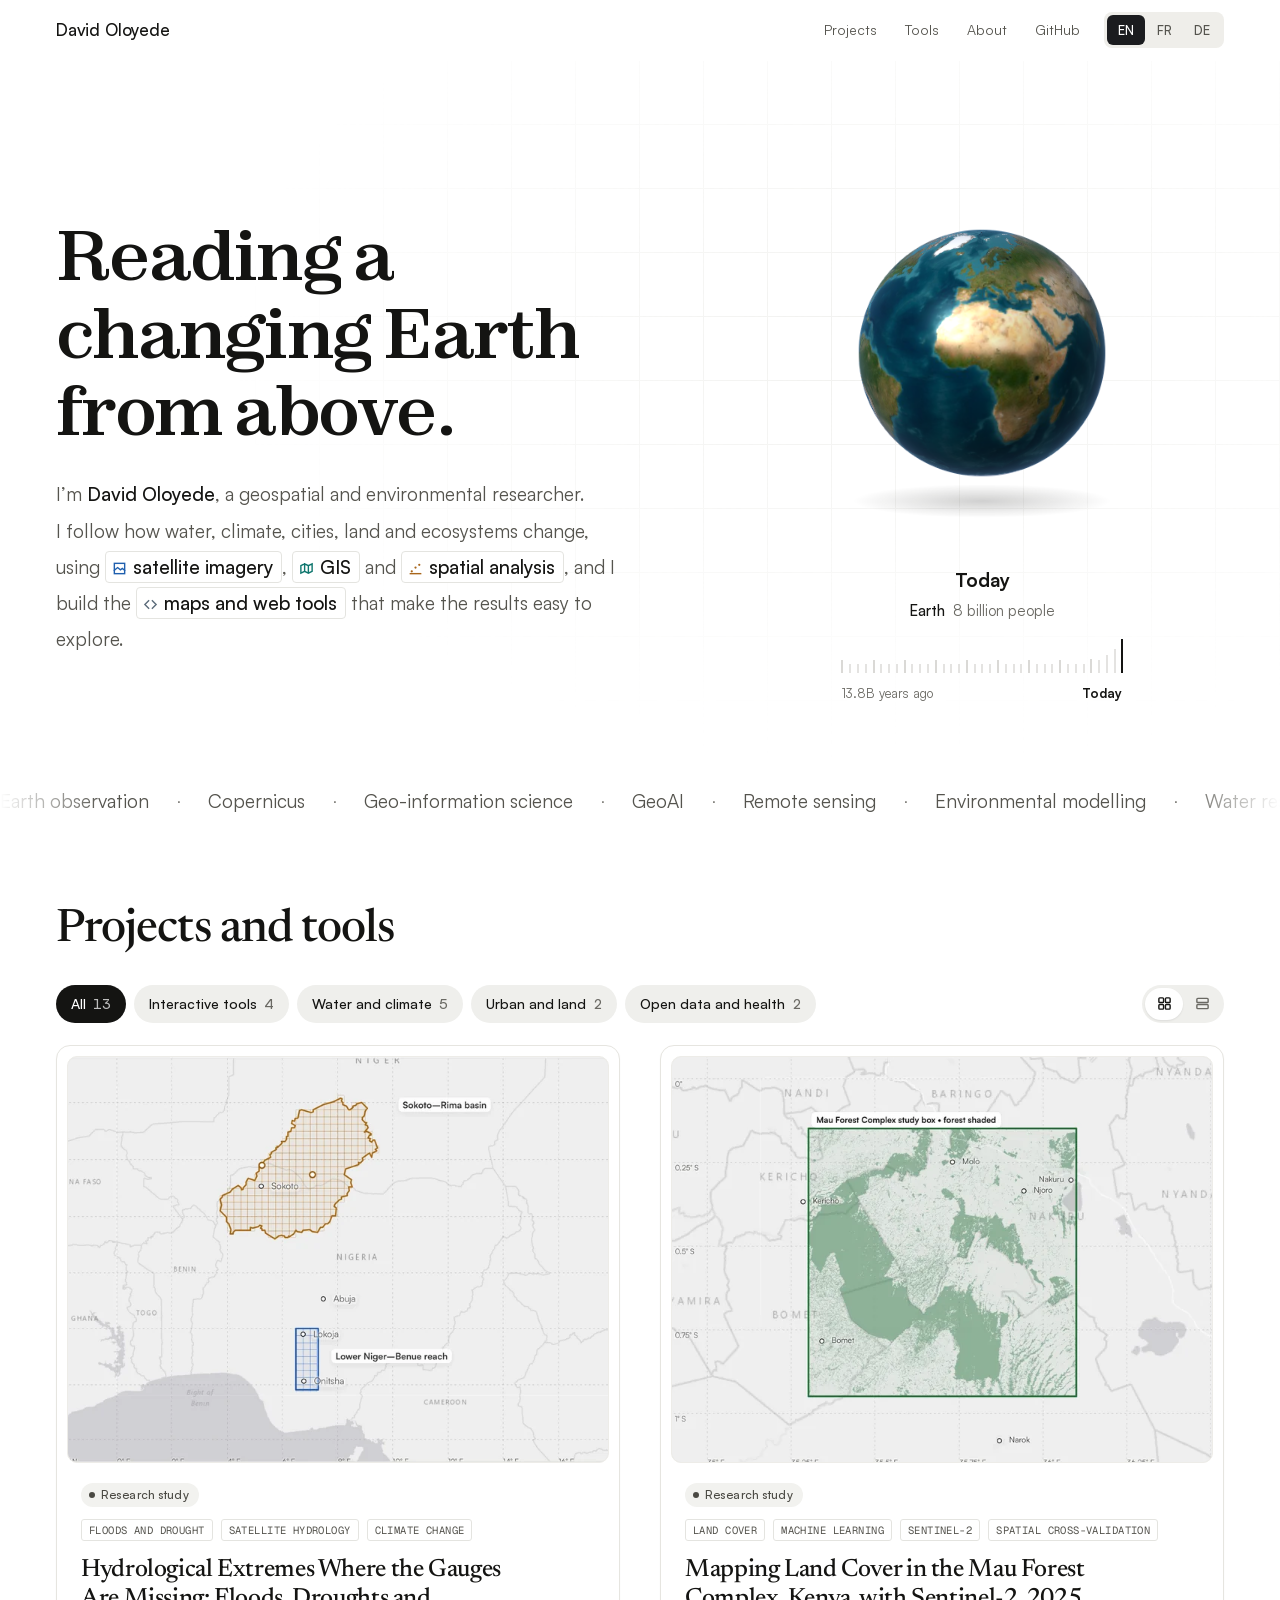
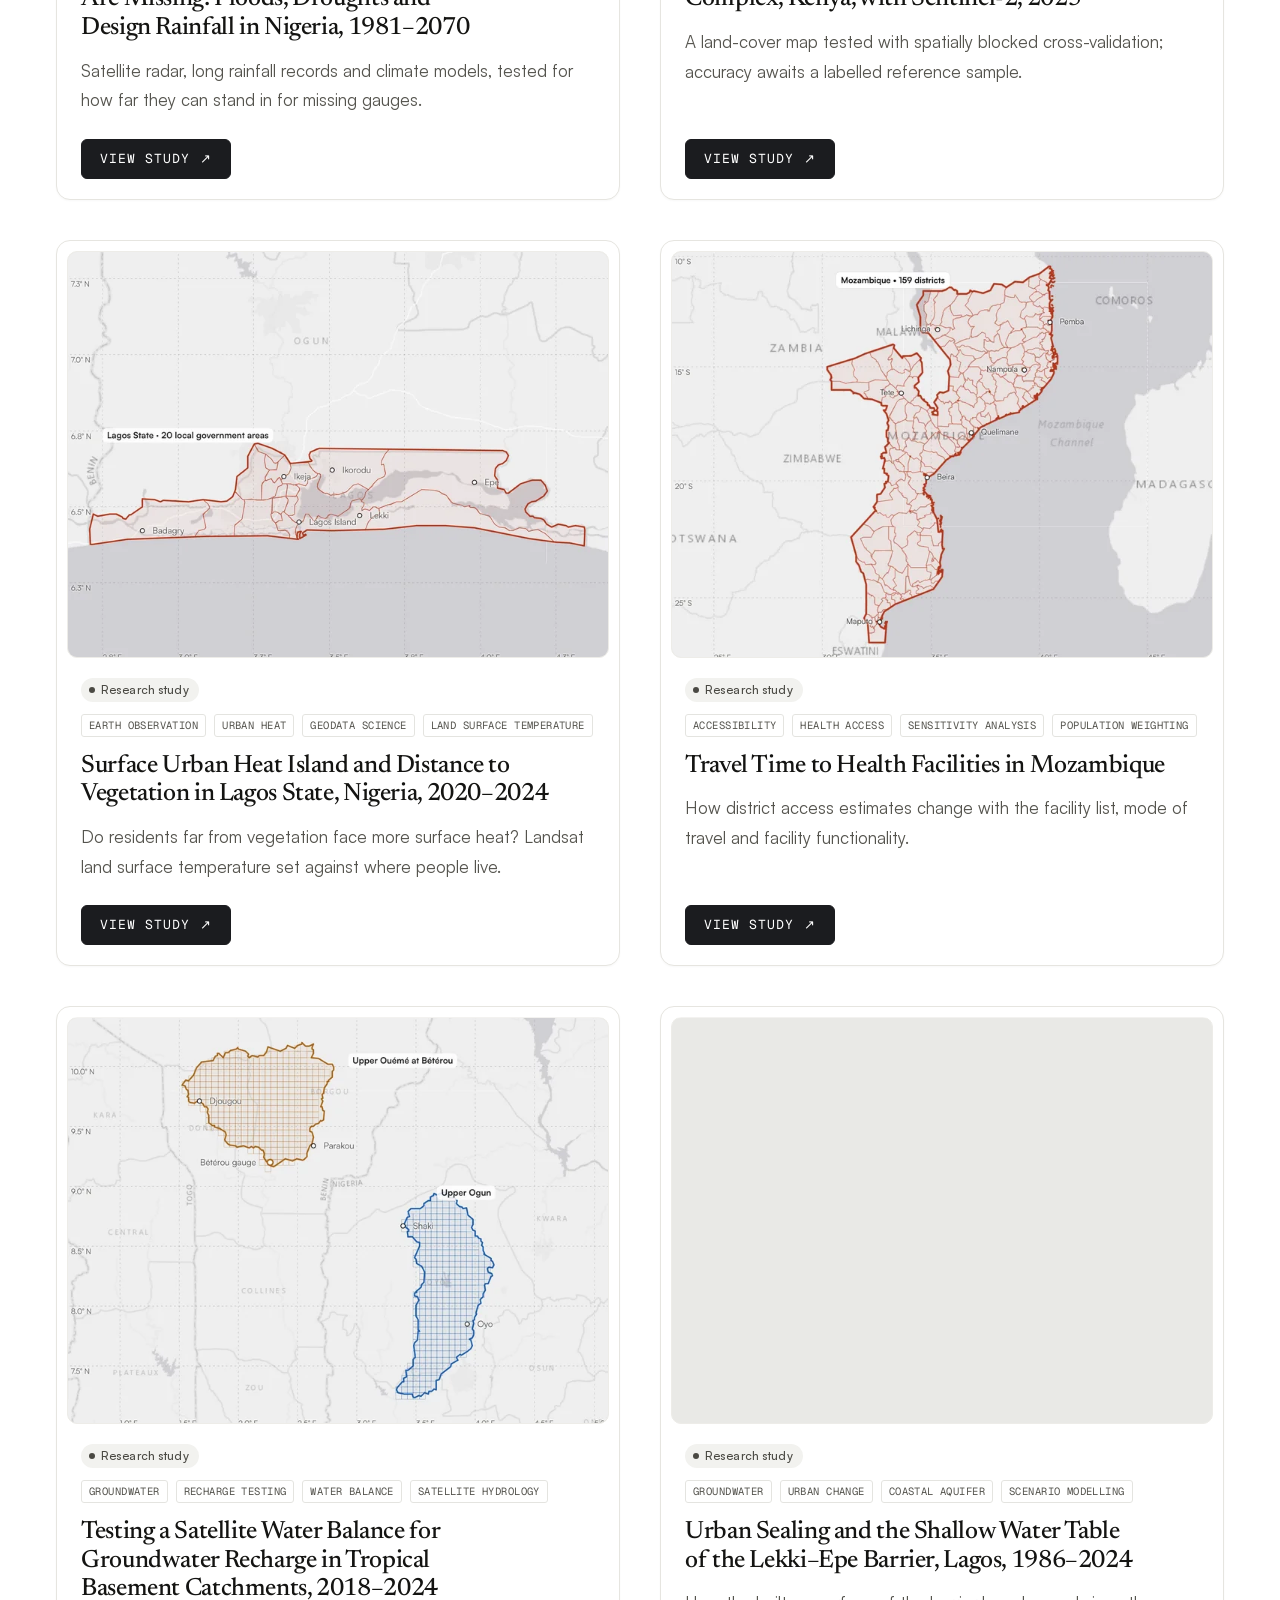
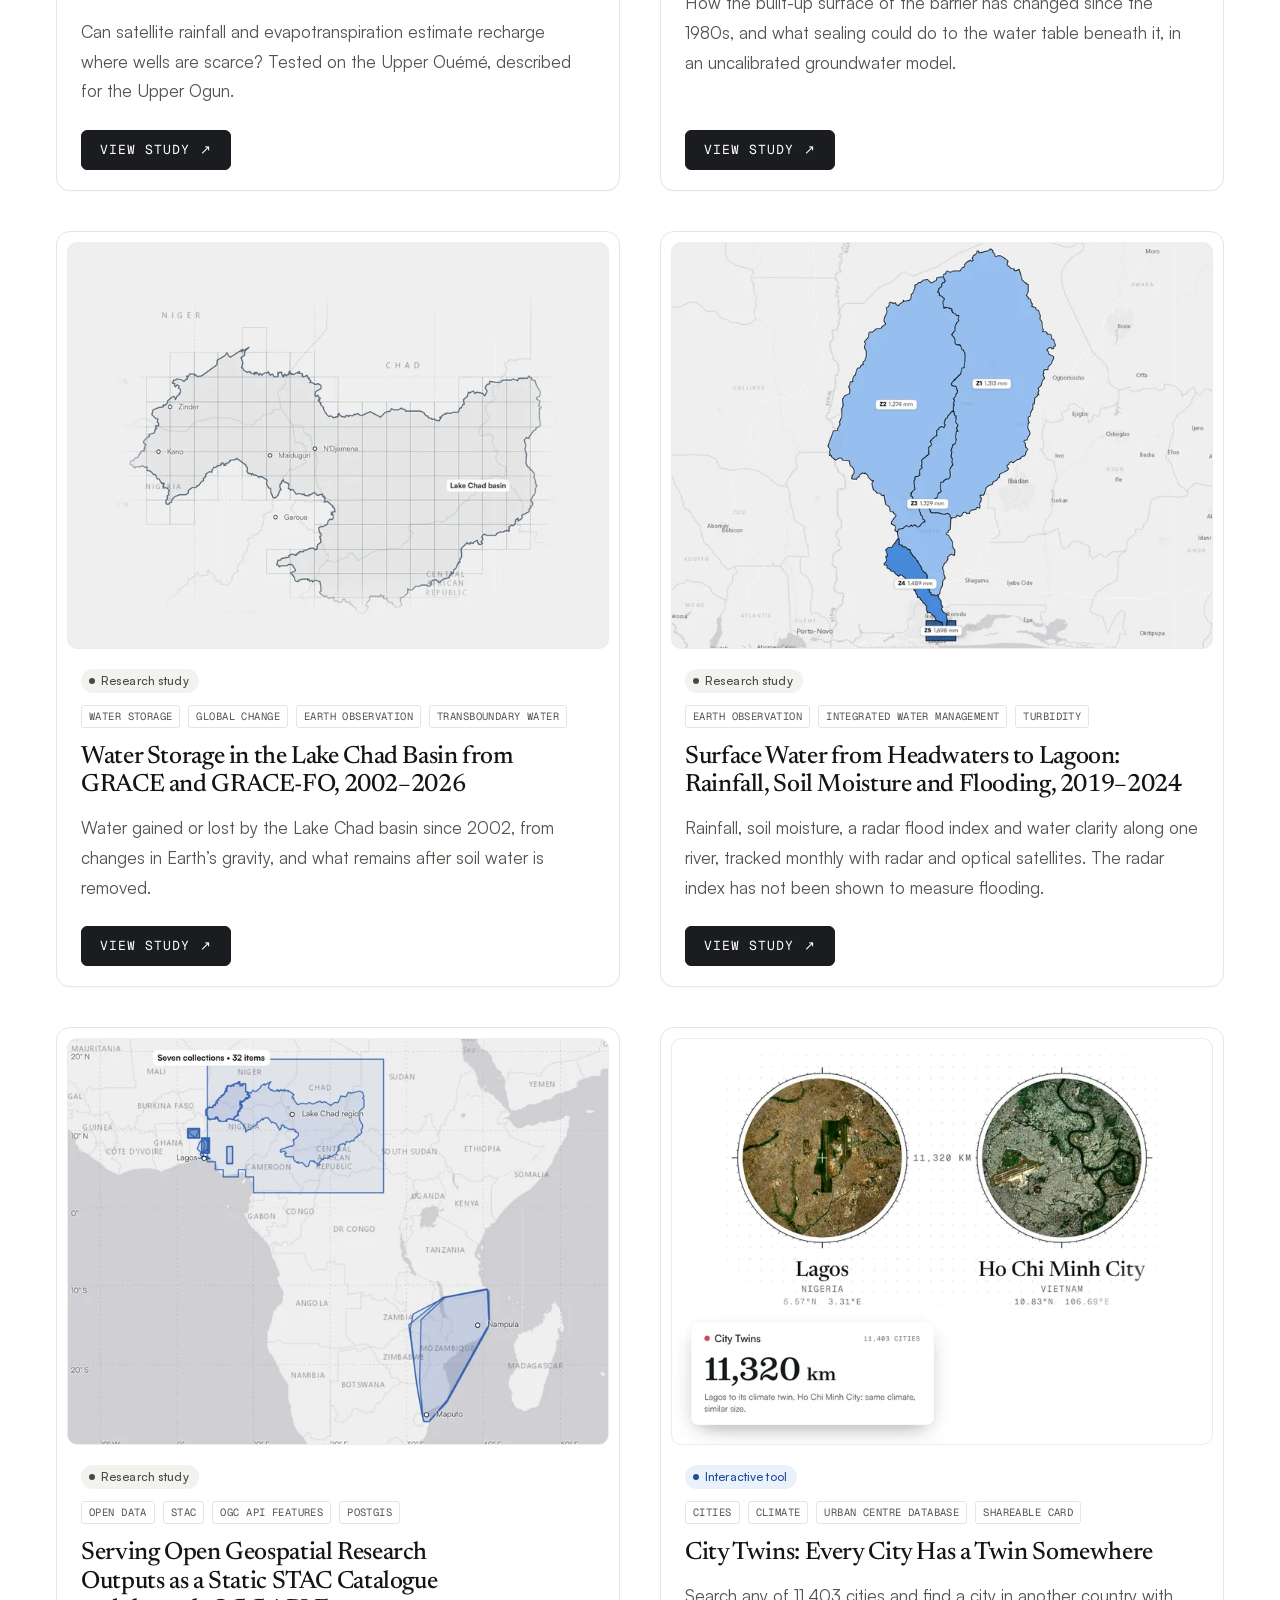
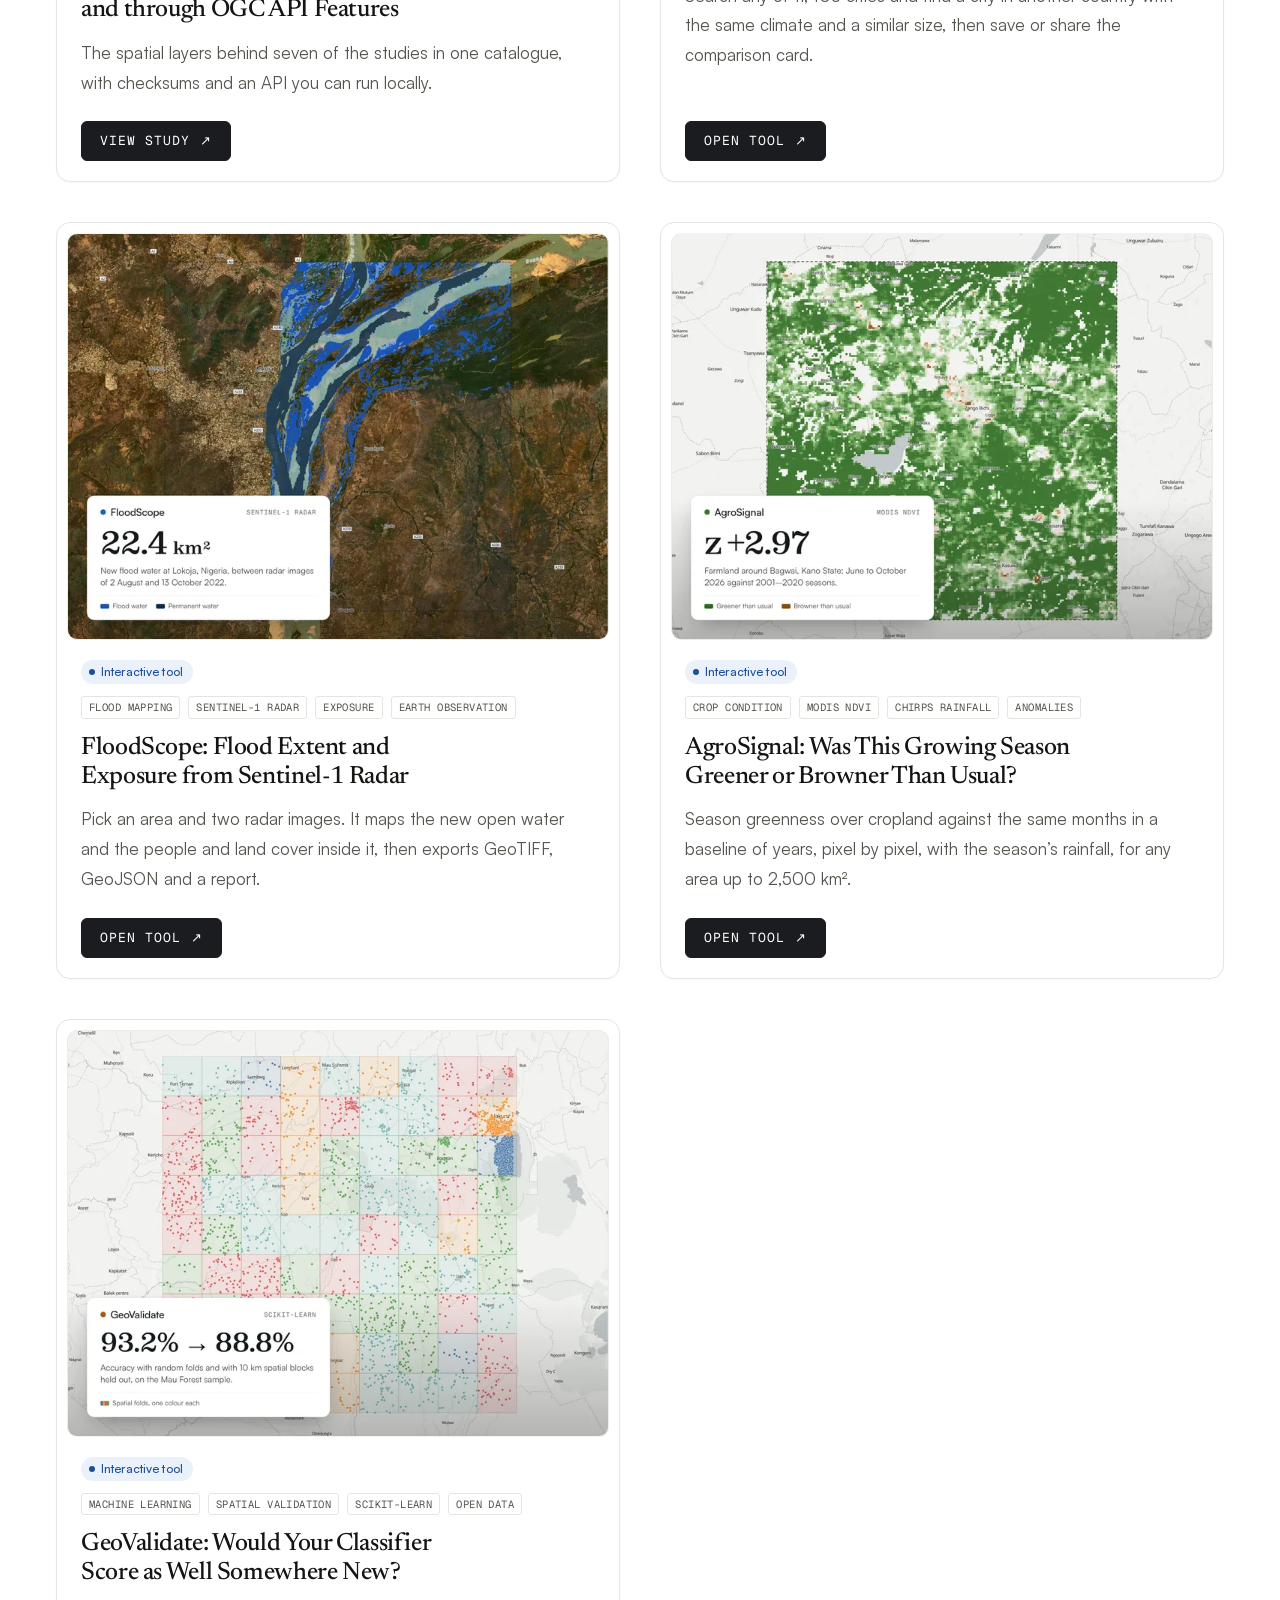
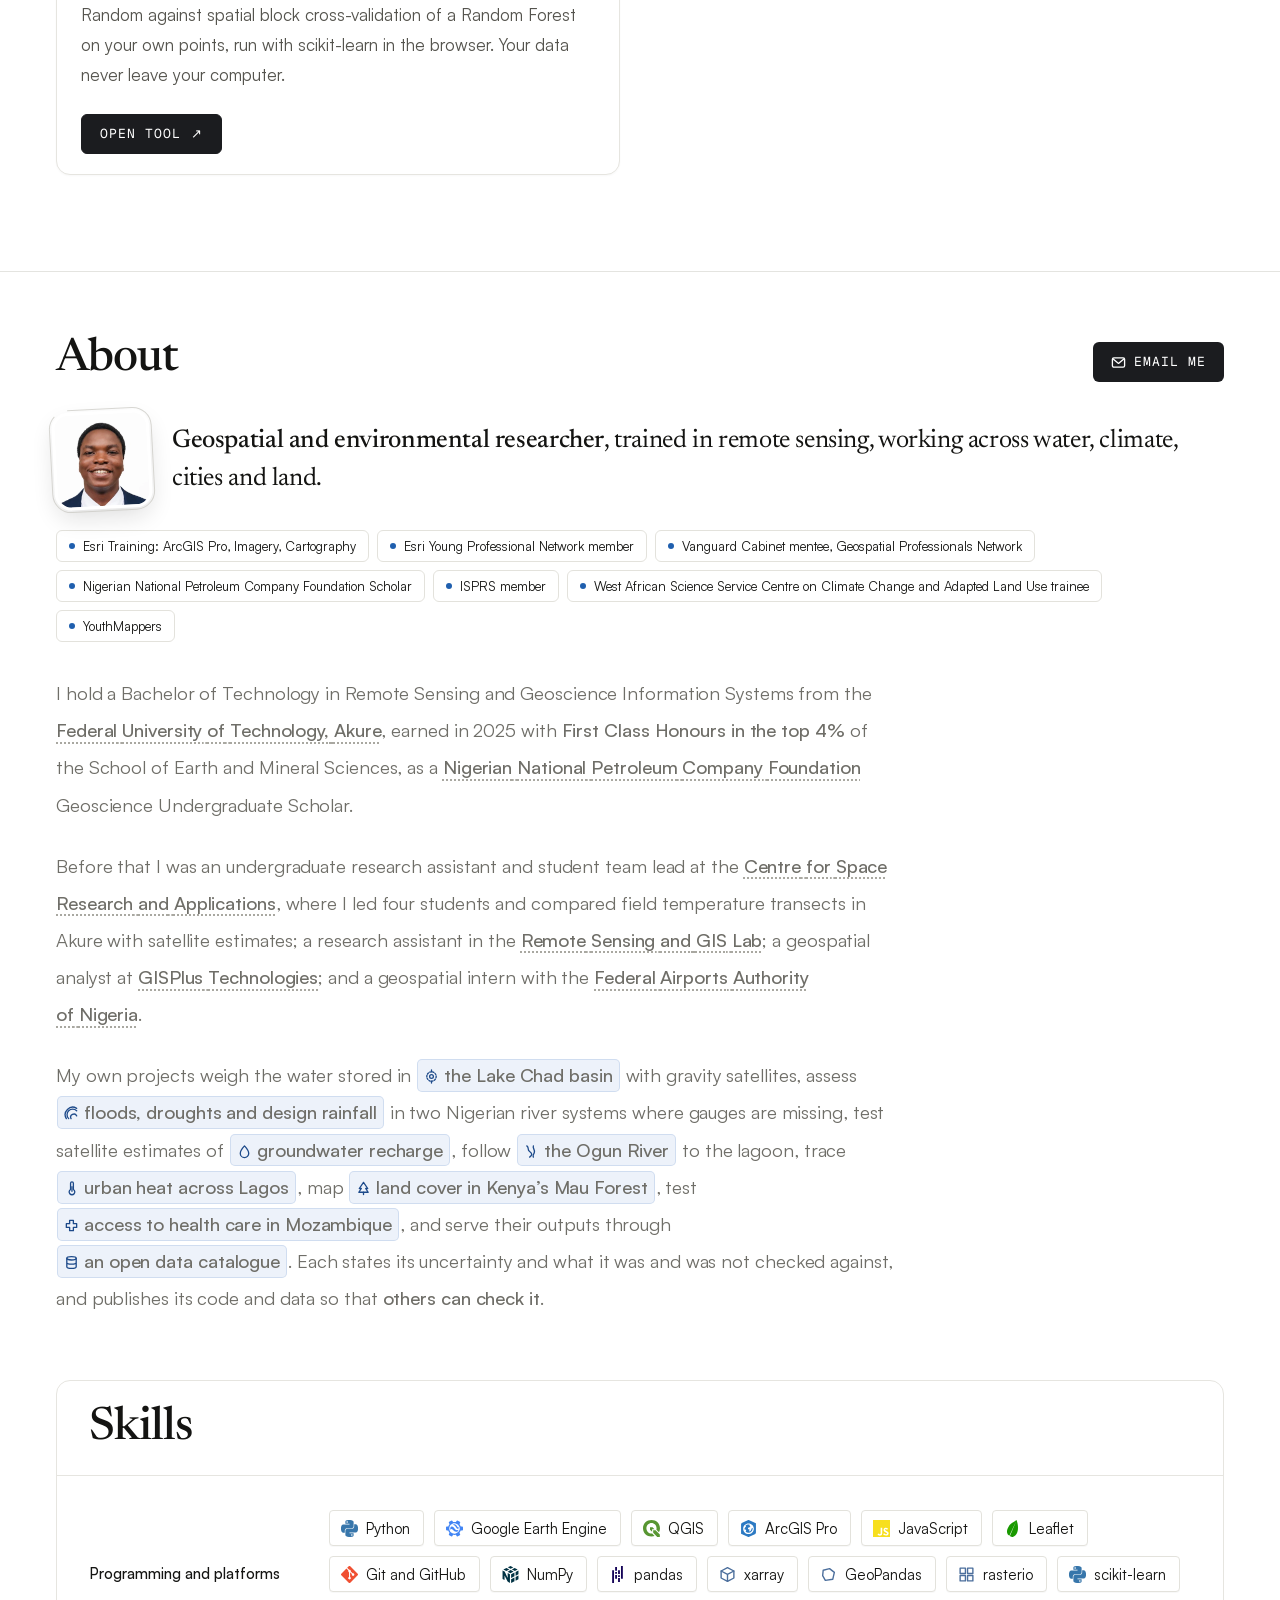
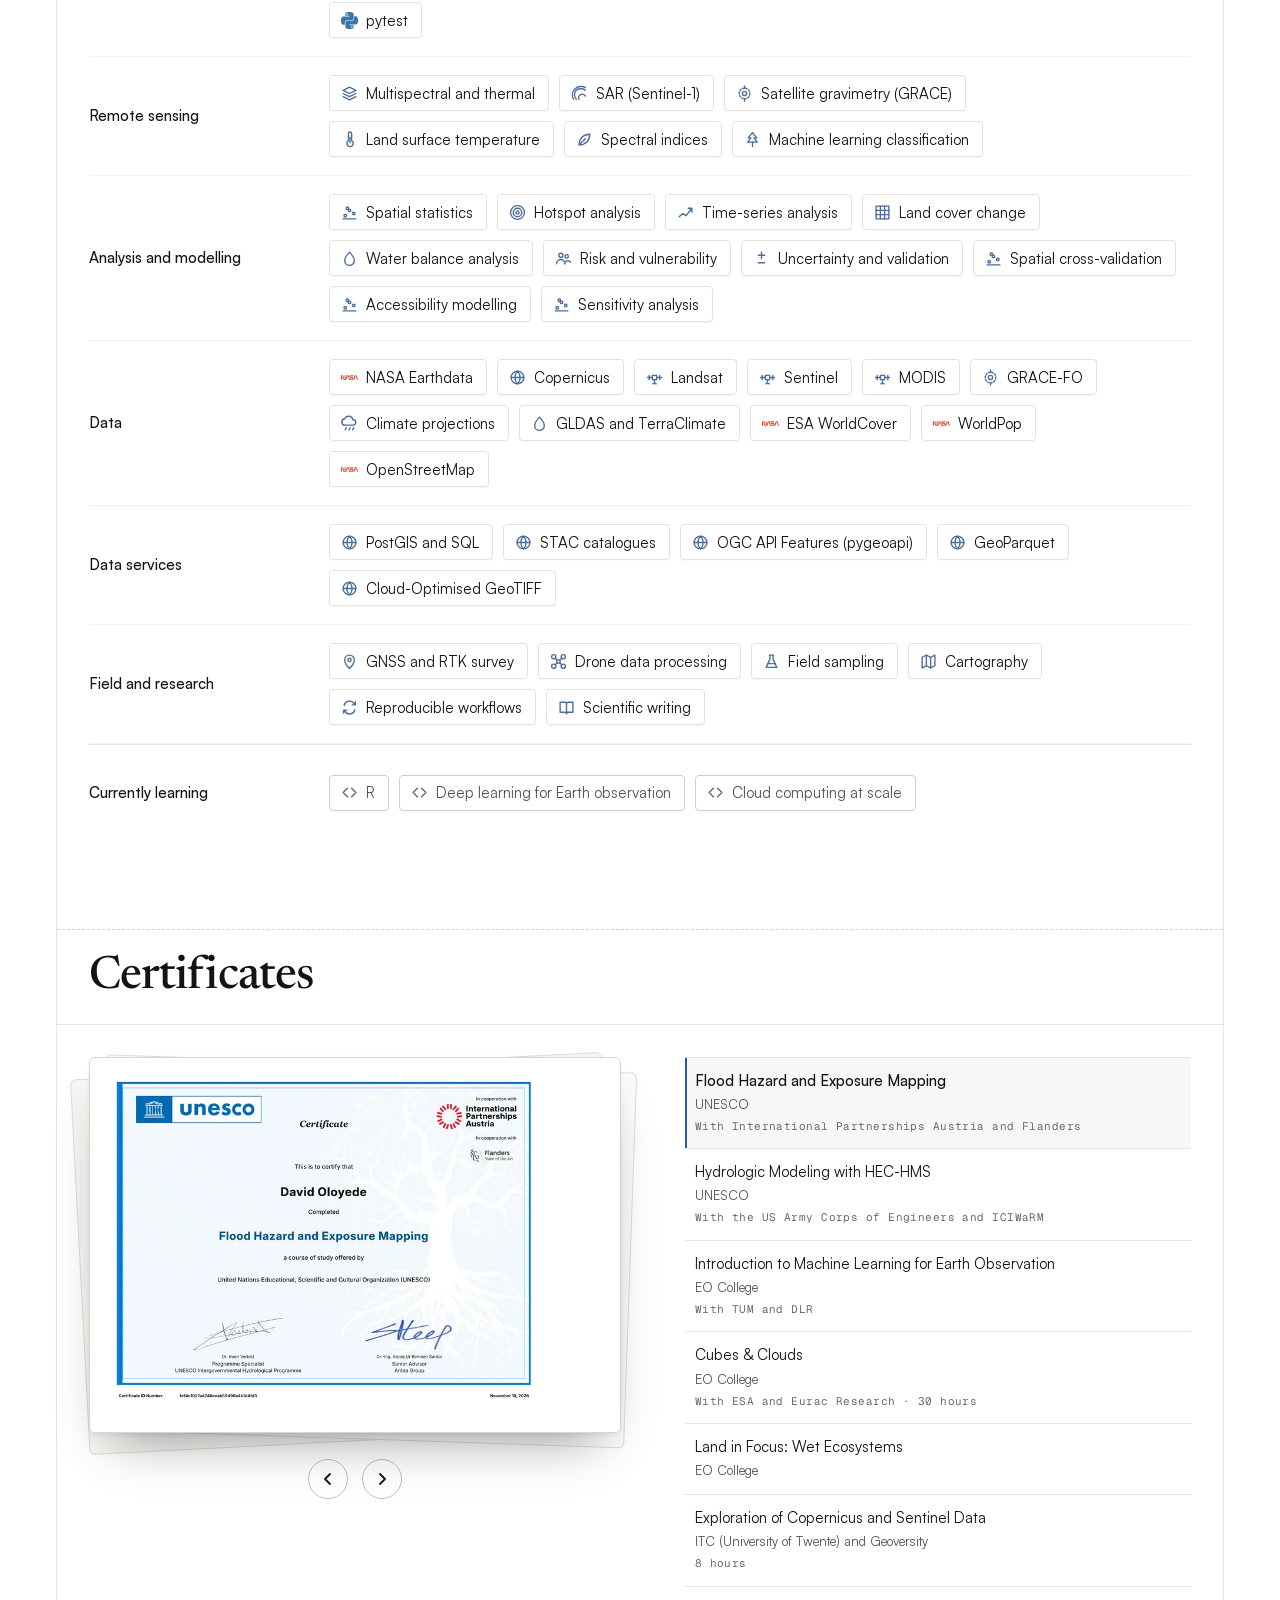
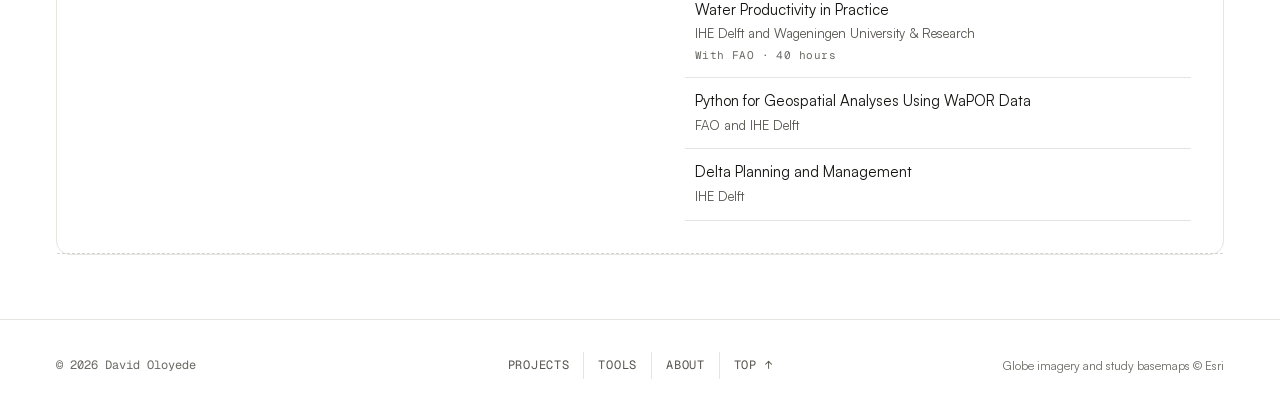
==== commit f66d28fd: "Certificates: partners from the course pages (ESA and Eurac Research, TUM and DLR, ICIWaRM), 30 hour" ====
--- a/index.html
+++ b/index.html
@@ -223,7 +223,7 @@
         <div class="sk-row"><h4 class="sk-h">Field and research</h4><ul class="sk-list" style="--c:3"><li><svg class="sk-g" viewBox="0 0 16 16" aria-hidden="true"><path d="M8 14.5s4.5-4.2 4.5-8a4.5 4.5 0 0 0-9 0c0 3.8 4.5 8 4.5 8z"/><circle cx="8" cy="6.5" r="1.5"/></svg>GNSS and RTK survey</li><li><svg class="sk-g" viewBox="0 0 16 16" aria-hidden="true"><circle cx="3.5" cy="3.5" r="2"/><circle cx="12.5" cy="3.5" r="2"/><circle cx="3.5" cy="12.5" r="2"/><circle cx="12.5" cy="12.5" r="2"/><rect x="6.5" y="6.5" width="3" height="3"/><path d="M5 5l1.5 1.5M11 5L9.5 6.5M5 11l1.5-1.5M11 11L9.5 9.5"/></svg>Drone data processing</li><li><svg class="sk-g" viewBox="0 0 16 16" aria-hidden="true"><path d="M6 2h4M6.5 2v4L3 13.5h10L9.5 6V2"/><path d="M4.5 10h7"/></svg>Field sampling</li><li><svg class="sk-g" viewBox="0 0 16 16" aria-hidden="true"><path d="M2 4l4-2 4 2 4-2v10l-4 2-4-2-4 2z"/><path d="M6 2v10M10 4v10"/></svg>Cartography</li><li><svg class="sk-g" viewBox="0 0 16 16" aria-hidden="true"><path d="M3 6a5 5 0 0 1 9-2l1.5 1.5M13 10a5 5 0 0 1-9 2L2.5 10.5M13.5 2.5v3h-3M2.5 13.5v-3h3"/></svg>Reproducible workflows</li><li><svg class="sk-g" viewBox="0 0 16 16" aria-hidden="true"><path d="M2 3h4.5A1.5 1.5 0 0 1 8 4.5V14a1.5 1.5 0 0 0-1.5-1.5H2zM14 3H9.5A1.5 1.5 0 0 0 8 4.5V14a1.5 1.5 0 0 1 1.5-1.5H14z"/></svg>Scientific writing</li></ul></div>
         <div class="sk-row sk-row--next"><h4 class="sk-h">Currently learning</h4><ul class="sk-list" style="--c:3"><li><svg class="sk-g" viewBox="0 0 16 16" aria-hidden="true"><path d="M6 4L2 8l4 4M10 4l4 4-4 4"/></svg>R</li><li><svg class="sk-g" viewBox="0 0 16 16" aria-hidden="true"><path d="M6 4L2 8l4 4M10 4l4 4-4 4"/></svg>Deep learning for Earth observation</li><li><svg class="sk-g" viewBox="0 0 16 16" aria-hidden="true"><path d="M6 4L2 8l4 4M10 4l4 4-4 4"/></svg>Cloud computing at scale</li></ul></div>
       </div>
-    <div class="ct reveal" id="certificates" aria-labelledby="ct-title">
+    <section class="ct reveal" id="certificates" aria-labelledby="ct-title">
       <div class="sh sh--in"><h3 id="ct-title">Certificates</h3></div>
       <div class="ct-body">
         <div class="ct-side">
@@ -233,9 +233,9 @@
             <button type="button" class="ct-step" data-step="1" aria-label="Next certificate"><svg viewBox="0 0 16 16" aria-hidden="true"><path d="m6 3 5 5-5 5"/></svg></button>
           </div>
         </div>
-        <ol class="ct-list" aria-label="Certificates"><li><button type="button" class="ct-row" data-slug="flood-hazard-and-exposure-mapping" aria-pressed="true"><span class="ct-c">Flood Hazard and Exposure Mapping</span><span class="ct-i">UNESCO</span><span class="ct-d">With International Partnerships Austria and Flanders</span></button></li><li><button type="button" class="ct-row" data-slug="hec-hms" aria-pressed="false"><span class="ct-c">Hydrologic Modeling with HEC-HMS</span><span class="ct-i">UNESCO</span><span class="ct-d">With the US Army Corps of Engineers</span></button></li><li><button type="button" class="ct-row" data-slug="machine-learning-for-earth-observation" aria-pressed="false"><span class="ct-c">Introduction to Machine Learning for Earth Observation</span><span class="ct-i">EO College</span></button></li><li><button type="button" class="ct-row" data-slug="cubes-and-clouds" aria-pressed="false"><span class="ct-c">Cubes &amp; Clouds</span><span class="ct-i">EO College</span></button></li><li><button type="button" class="ct-row" data-slug="land-in-focus-wet-ecosystems" aria-pressed="false"><span class="ct-c">Land in Focus: Wet Ecosystems</span><span class="ct-i">EO College</span></button></li><li><button type="button" class="ct-row" data-slug="copernicus-and-sentinel-data" aria-pressed="false"><span class="ct-c">Exploration of Copernicus and Sentinel Data</span><span class="ct-i">ITC, University of Twente, and Geoversity</span><span class="ct-d">8 hours</span></button></li><li><button type="button" class="ct-row" data-slug="water-productivity-in-practice" aria-pressed="false"><span class="ct-c">Water Productivity in Practice</span><span class="ct-i">IHE Delft and Wageningen University &amp; Research</span><span class="ct-d">With FAO · 40 hours</span></button></li><li><button type="button" class="ct-row" data-slug="python-wapor" aria-pressed="false"><span class="ct-c">Python for Geospatial Analyses Using WaPOR Data</span><span class="ct-i">FAO and IHE Delft</span></button></li><li><button type="button" class="ct-row" data-slug="delta-planning-and-management" aria-pressed="false"><span class="ct-c">Delta Planning and Management</span><span class="ct-i">IHE Delft</span></button></li></ol>
+        <ol class="ct-list"><li><button type="button" class="ct-row" data-slug="flood-hazard-and-exposure-mapping" aria-pressed="true"><span class="ct-c">Flood Hazard and Exposure Mapping</span><span class="ct-i">UNESCO</span><span class="ct-d">With International Partnerships Austria and Flanders</span></button></li><li><button type="button" class="ct-row" data-slug="hec-hms" aria-pressed="false"><span class="ct-c">Hydrologic Modeling with HEC-HMS</span><span class="ct-i">UNESCO</span><span class="ct-d">With the US Army Corps of Engineers and ICIWaRM</span></button></li><li><button type="button" class="ct-row" data-slug="machine-learning-for-earth-observation" aria-pressed="false"><span class="ct-c">Introduction to Machine Learning for Earth Observation</span><span class="ct-i">EO College</span><span class="ct-d">With TUM and DLR</span></button></li><li><button type="button" class="ct-row" data-slug="cubes-and-clouds" aria-pressed="false"><span class="ct-c">Cubes &amp; Clouds</span><span class="ct-i">EO College</span><span class="ct-d">With ESA and Eurac Research · 30 hours</span></button></li><li><button type="button" class="ct-row" data-slug="land-in-focus-wet-ecosystems" aria-pressed="false"><span class="ct-c">Land in Focus: Wet Ecosystems</span><span class="ct-i">EO College</span></button></li><li><button type="button" class="ct-row" data-slug="copernicus-and-sentinel-data" aria-pressed="false"><span class="ct-c">Exploration of Copernicus and Sentinel Data</span><span class="ct-i">ITC (University of Twente) and Geoversity</span><span class="ct-d">8 hours</span></button></li><li><button type="button" class="ct-row" data-slug="water-productivity-in-practice" aria-pressed="false"><span class="ct-c">Water Productivity in Practice</span><span class="ct-i">IHE Delft and Wageningen University &amp; Research</span><span class="ct-d">With FAO · 40 hours</span></button></li><li><button type="button" class="ct-row" data-slug="python-wapor" aria-pressed="false"><span class="ct-c">Python for Geospatial Analyses Using WaPOR Data</span><span class="ct-i">FAO and IHE Delft</span></button></li><li><button type="button" class="ct-row" data-slug="delta-planning-and-management" aria-pressed="false"><span class="ct-c">Delta Planning and Management</span><span class="ct-i">IHE Delft</span></button></li></ol>
       </div>
-    </div>
+    </section>
     </div></div></section>
 </main>
 
--- a/styles.css
+++ b/styles.css
@@ -1143,4 +1143,4 @@
   .js .ct.reveal:not(.in) .ct-b1 { transform: rotate(-3deg) translate(-10px, 8px); } .js .ct.reveal:not(.in) .ct-b2 { transform: rotate(2deg) translate(10px, 6px); }
   .ct-stack:hover .ct-b1, .ct-stack:hover .ct-b2, .ct-step:hover svg { transform: none; }
 }
-@media print { .js .ct.reveal .ct-list li, .js .ct.reveal .ct-top, .js .ct.reveal .ct-b { opacity: 1 !important; transform: none !important; } .ct-nav { display: none; } }
+@media print { .js .ct.reveal .ct-list li, .js .ct.reveal .ct-top, .js .ct.reveal .ct-b { opacity: 1 !important; transform: none !important; } .ct-nav { display: none; } .ct-stack { break-inside: avoid; } }
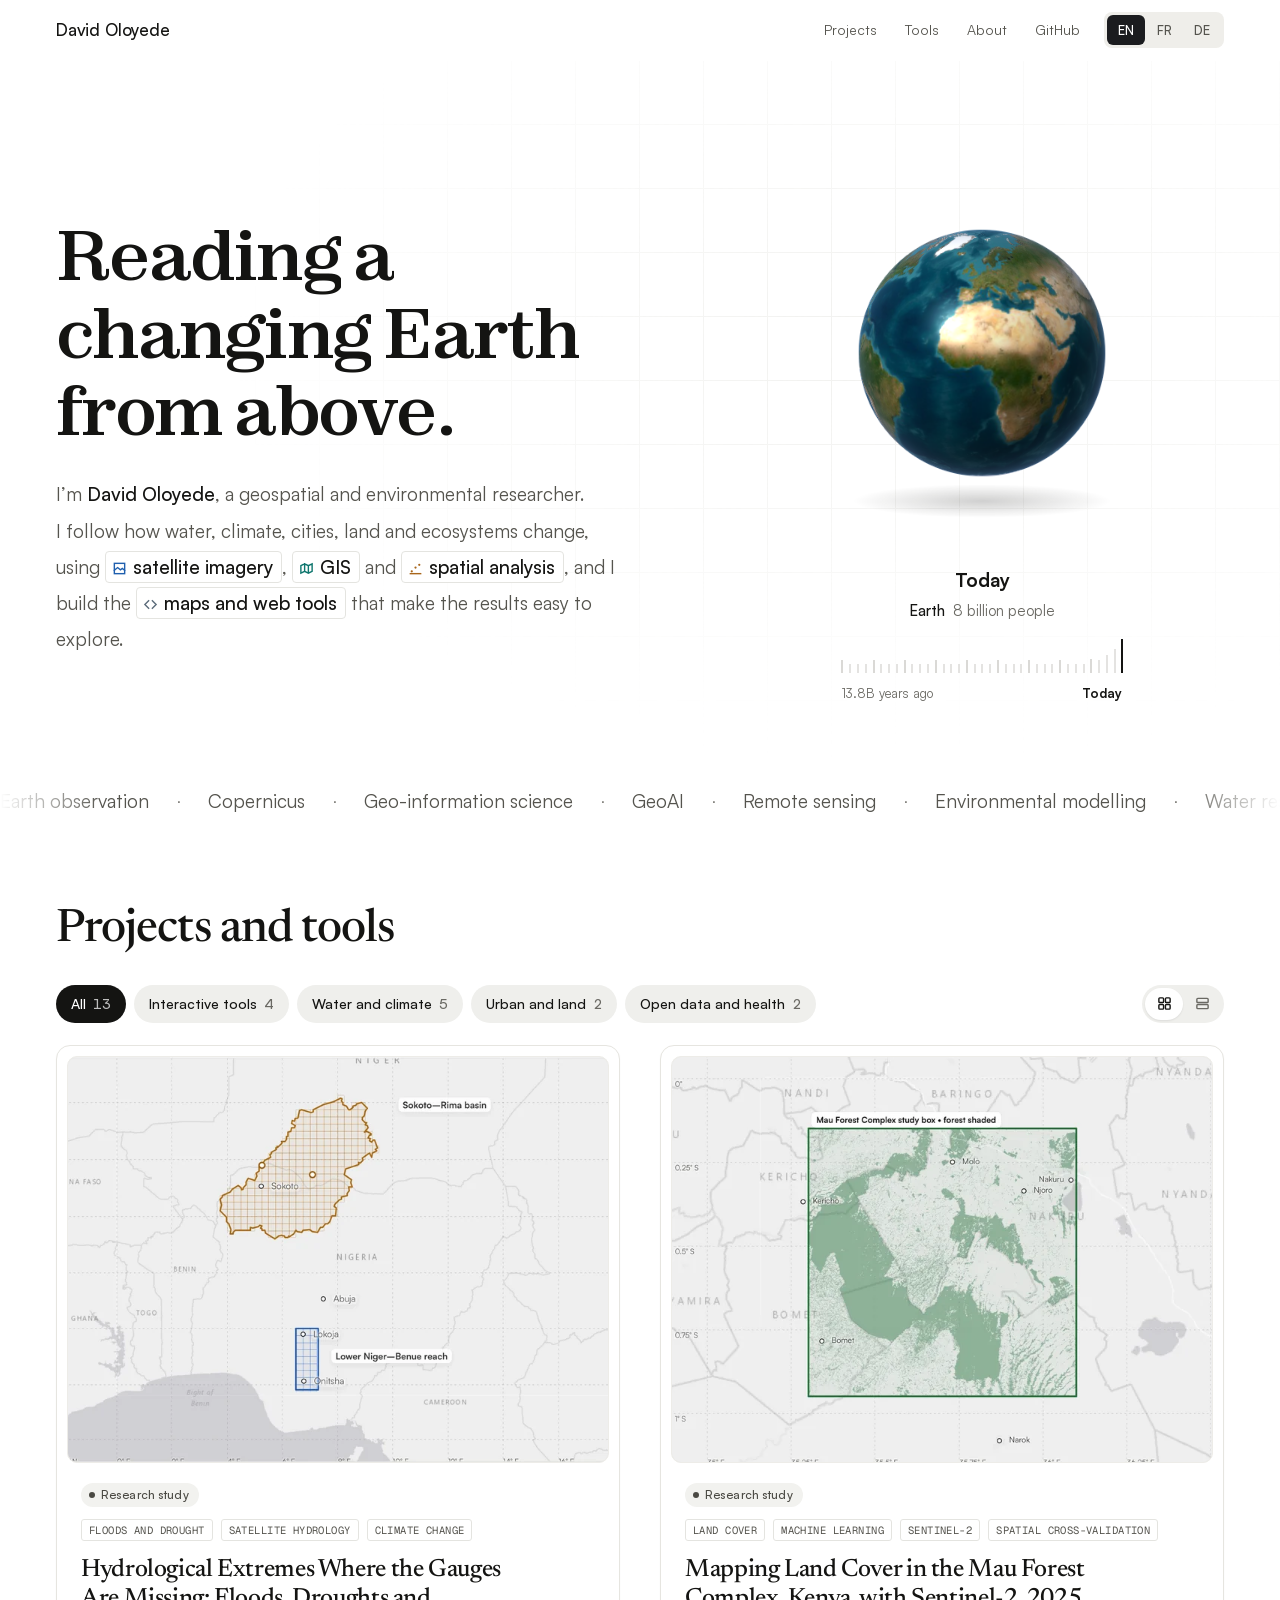
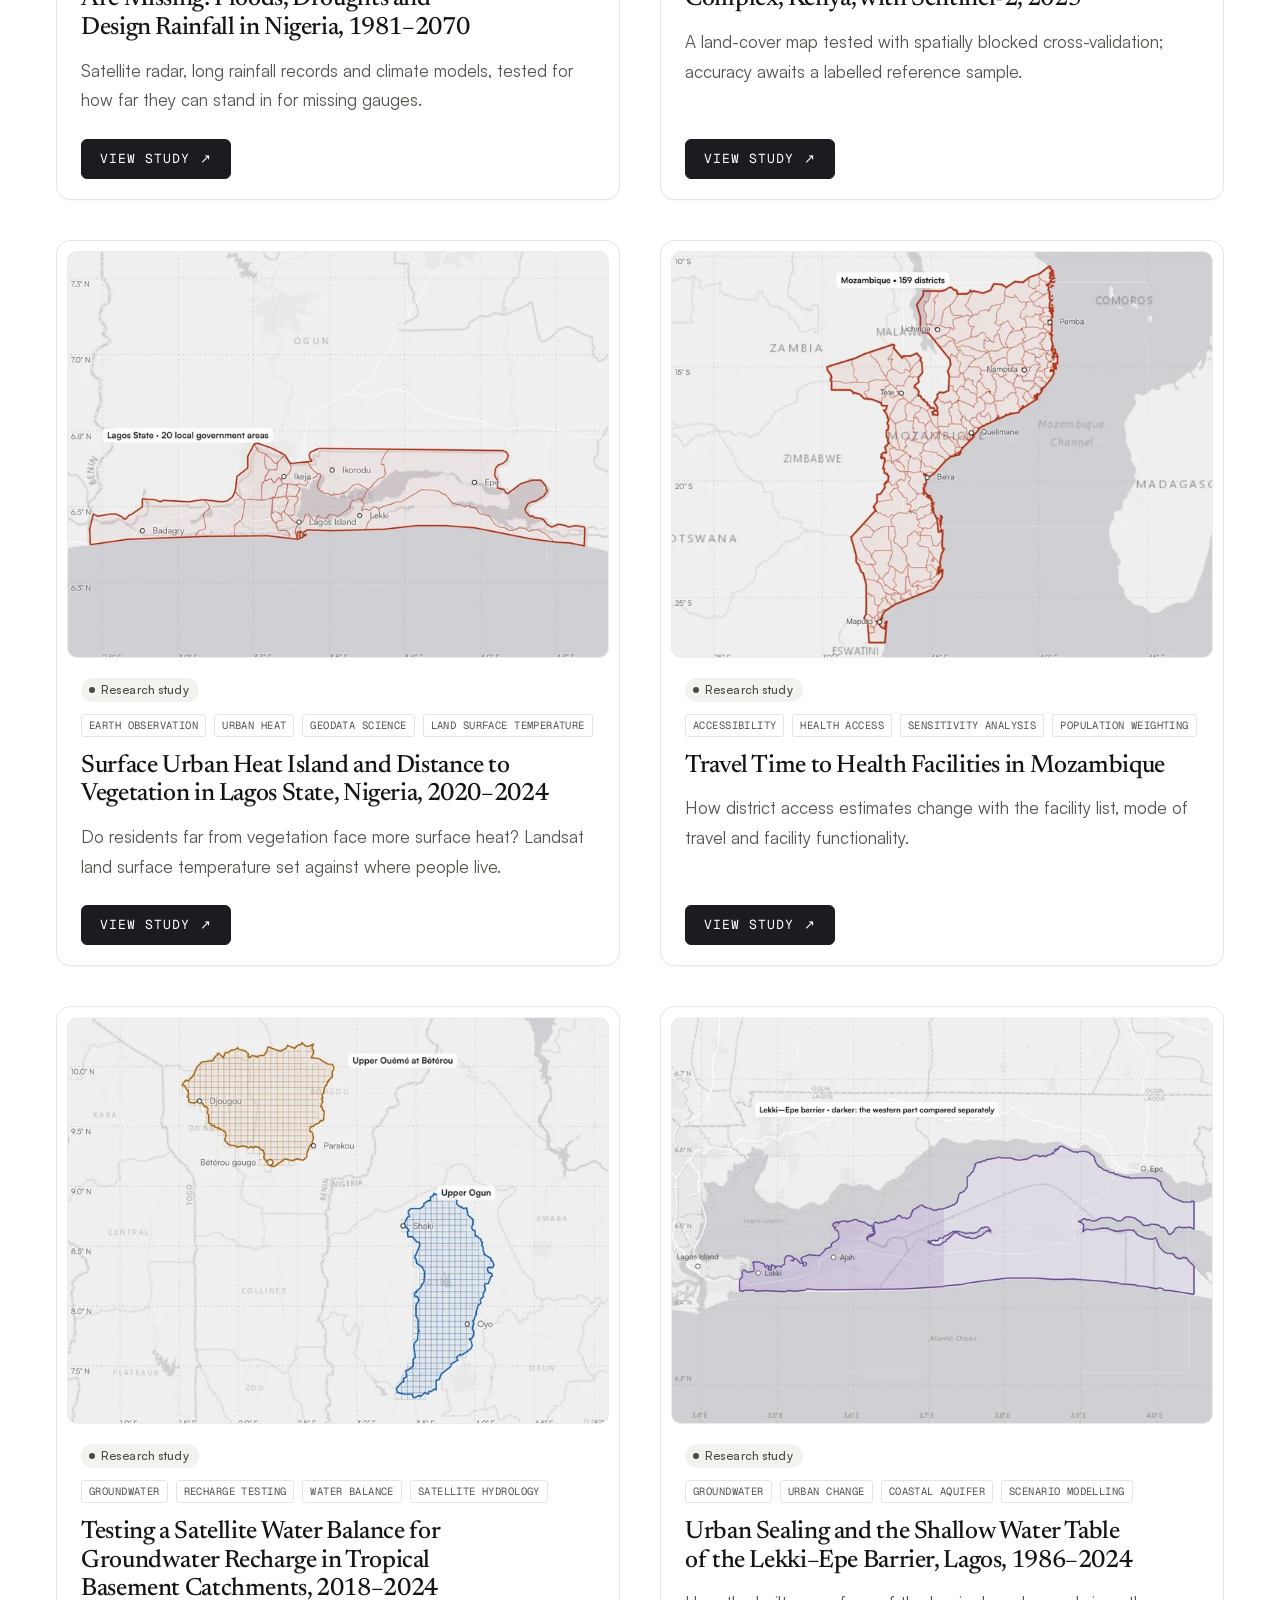
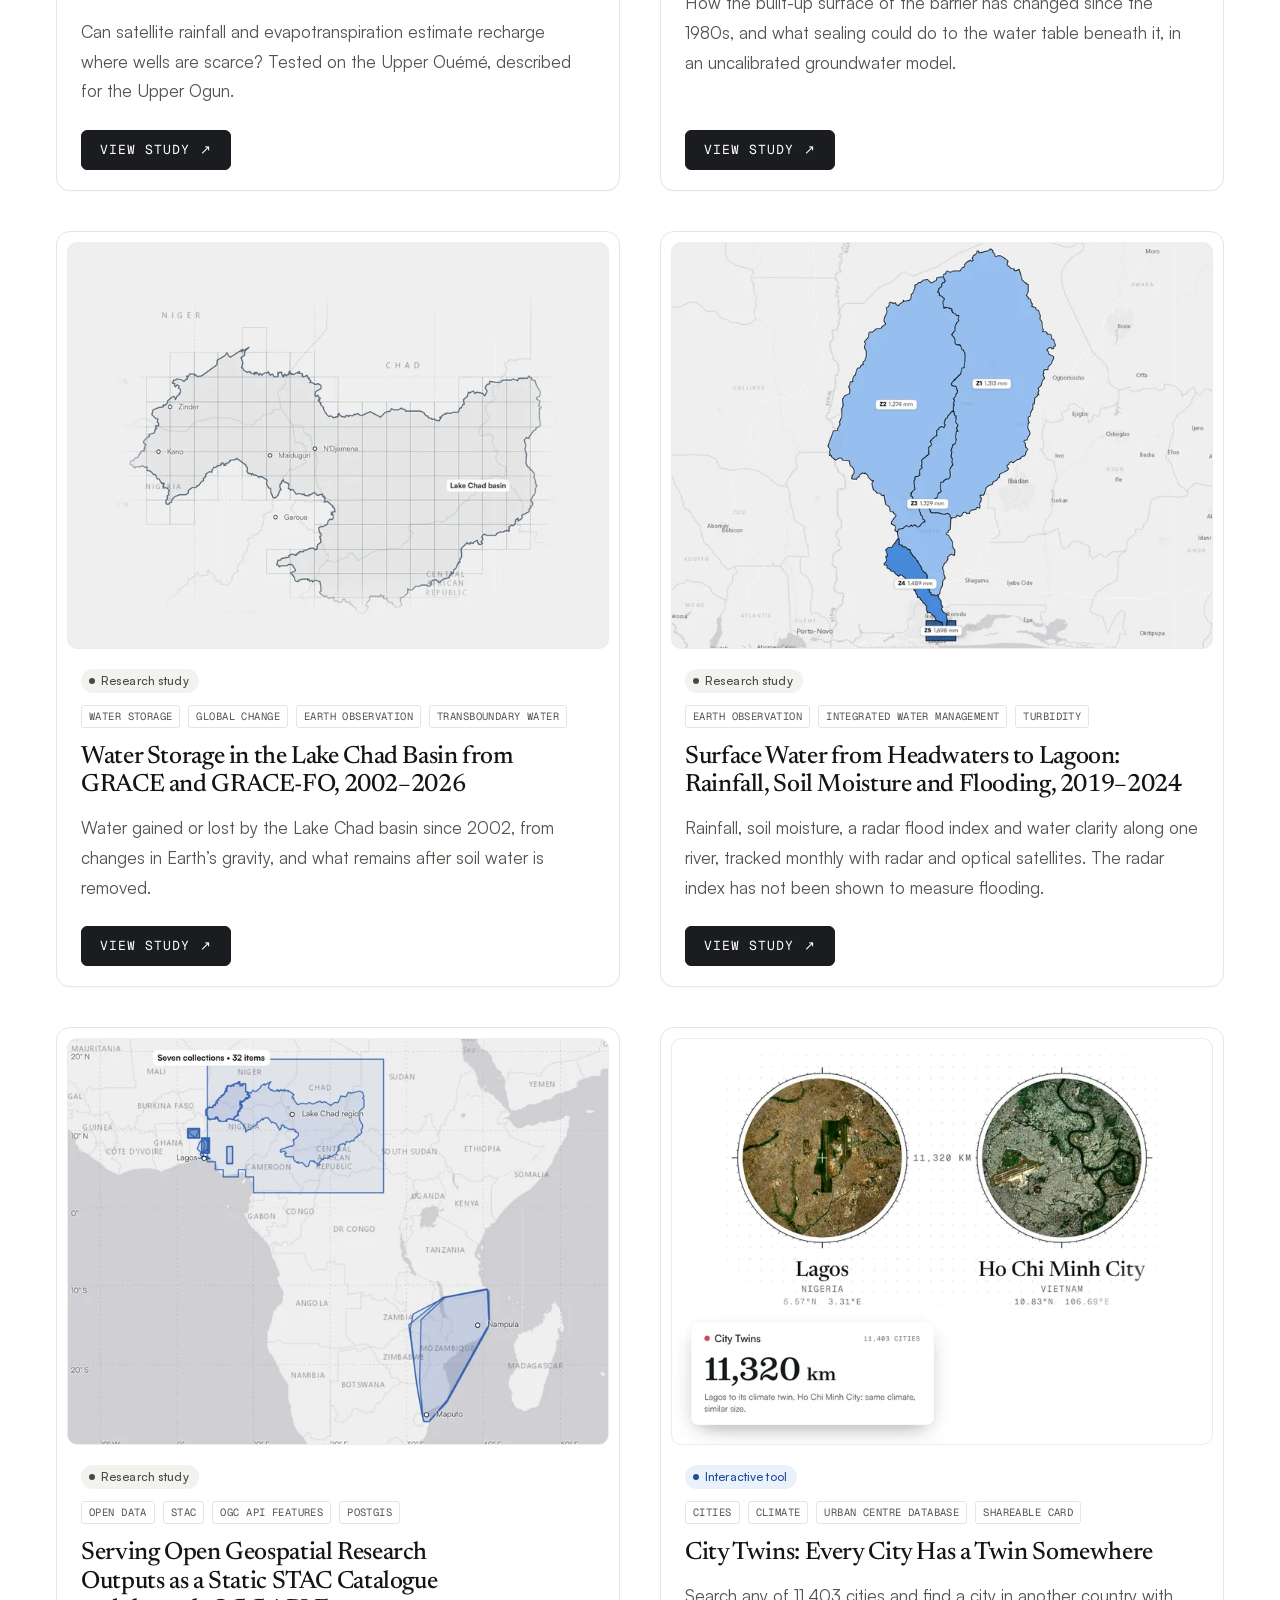
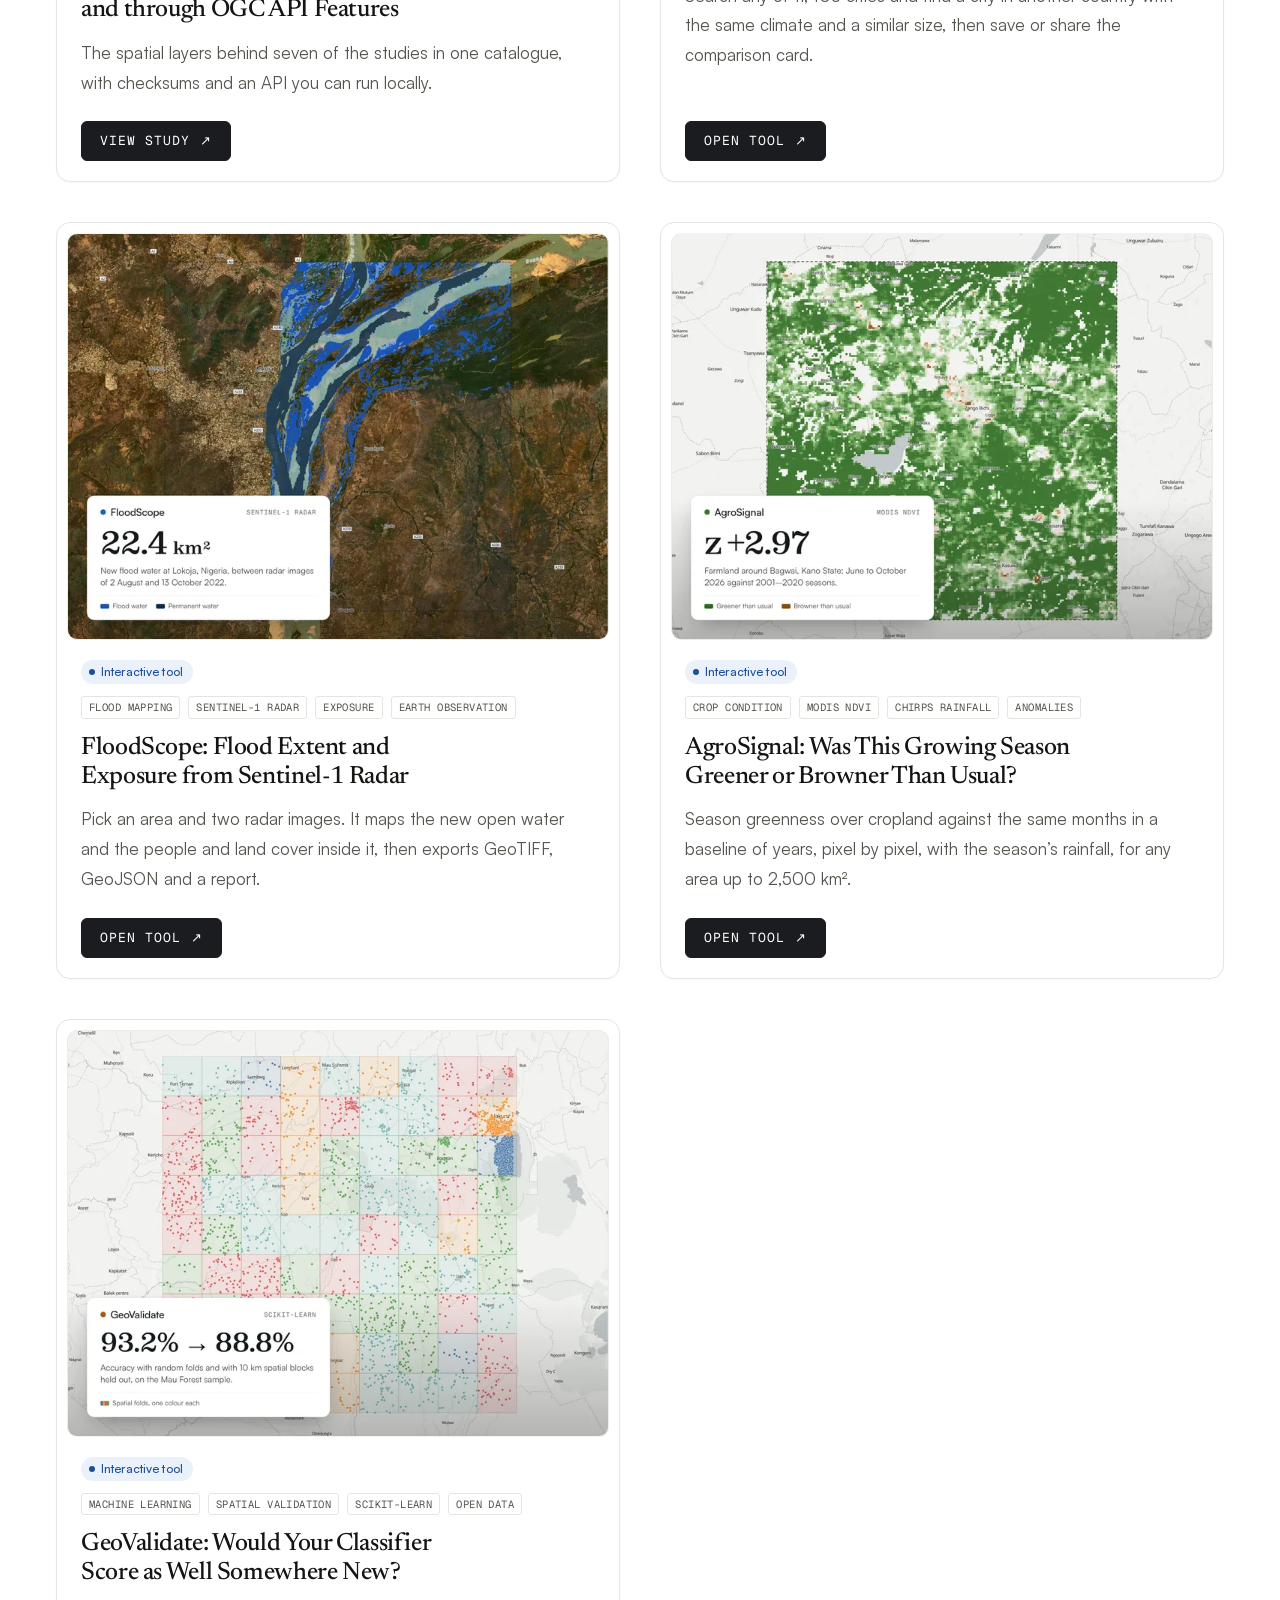
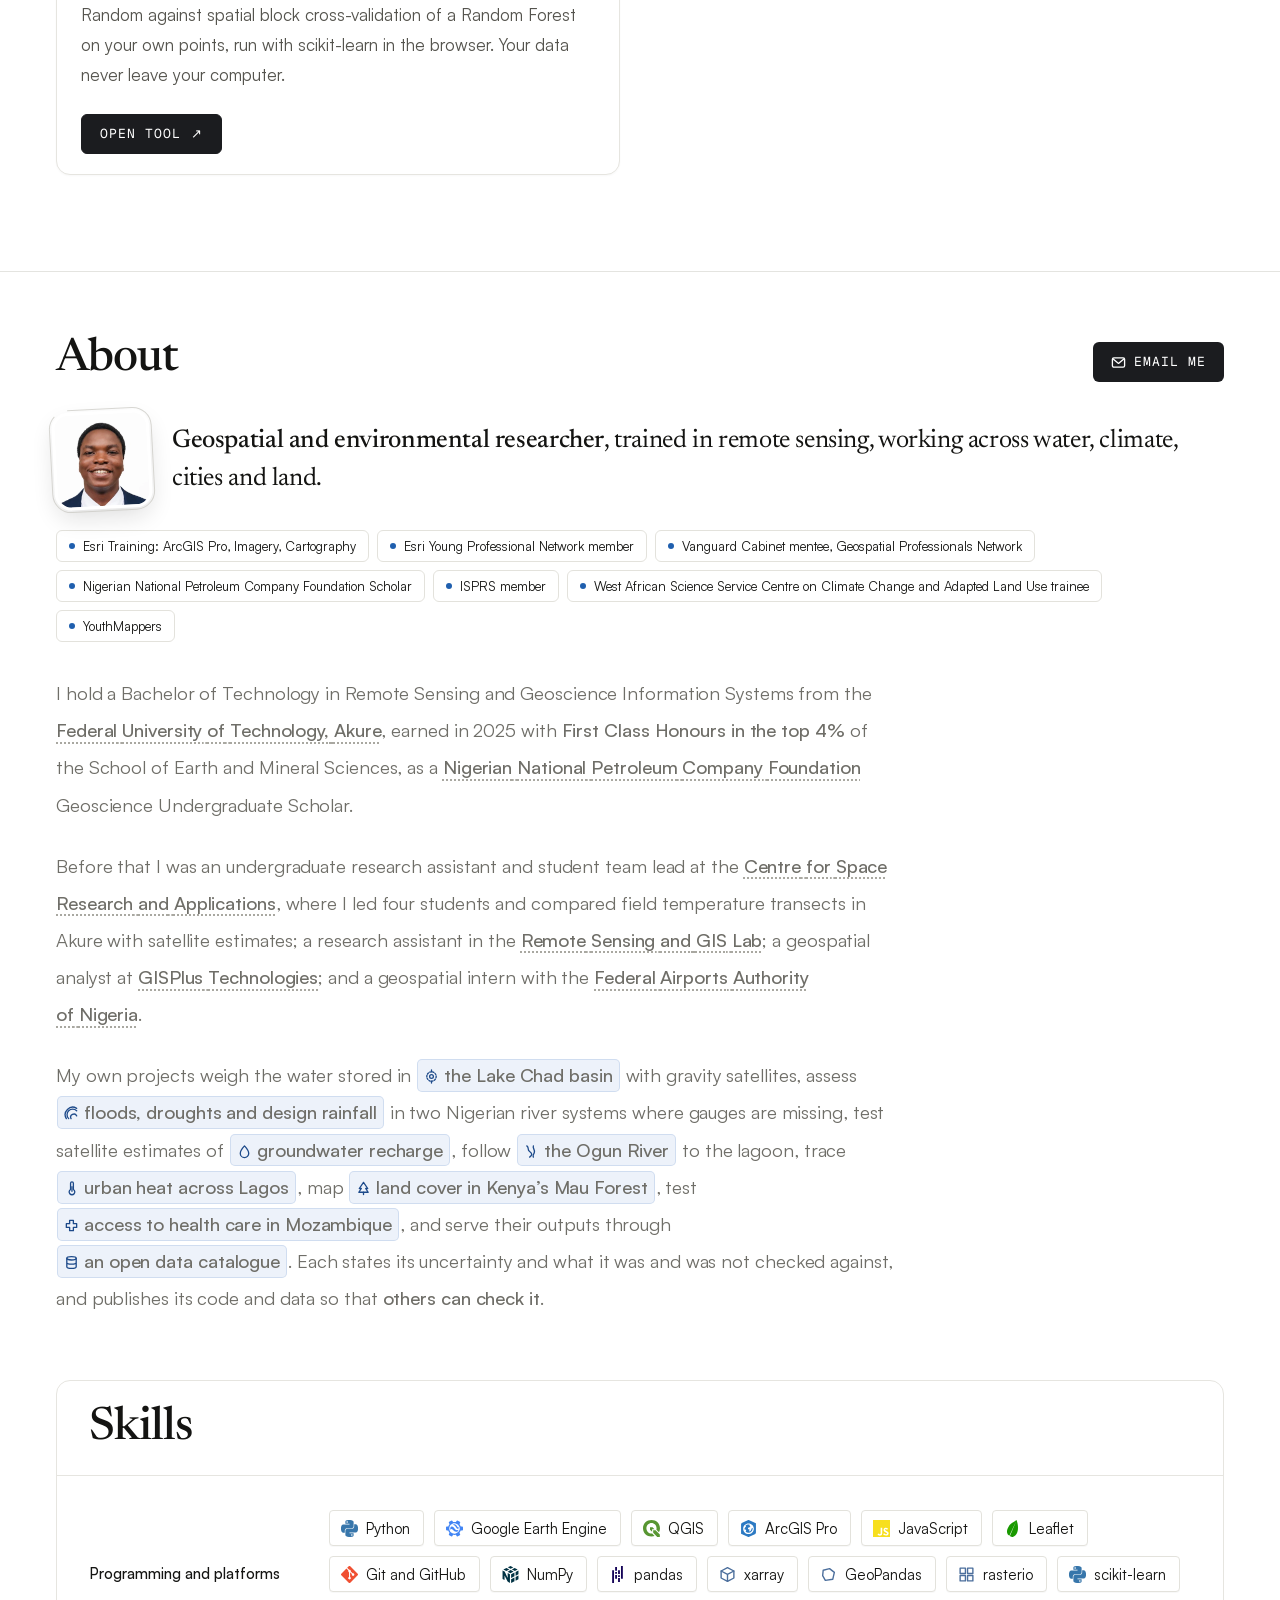
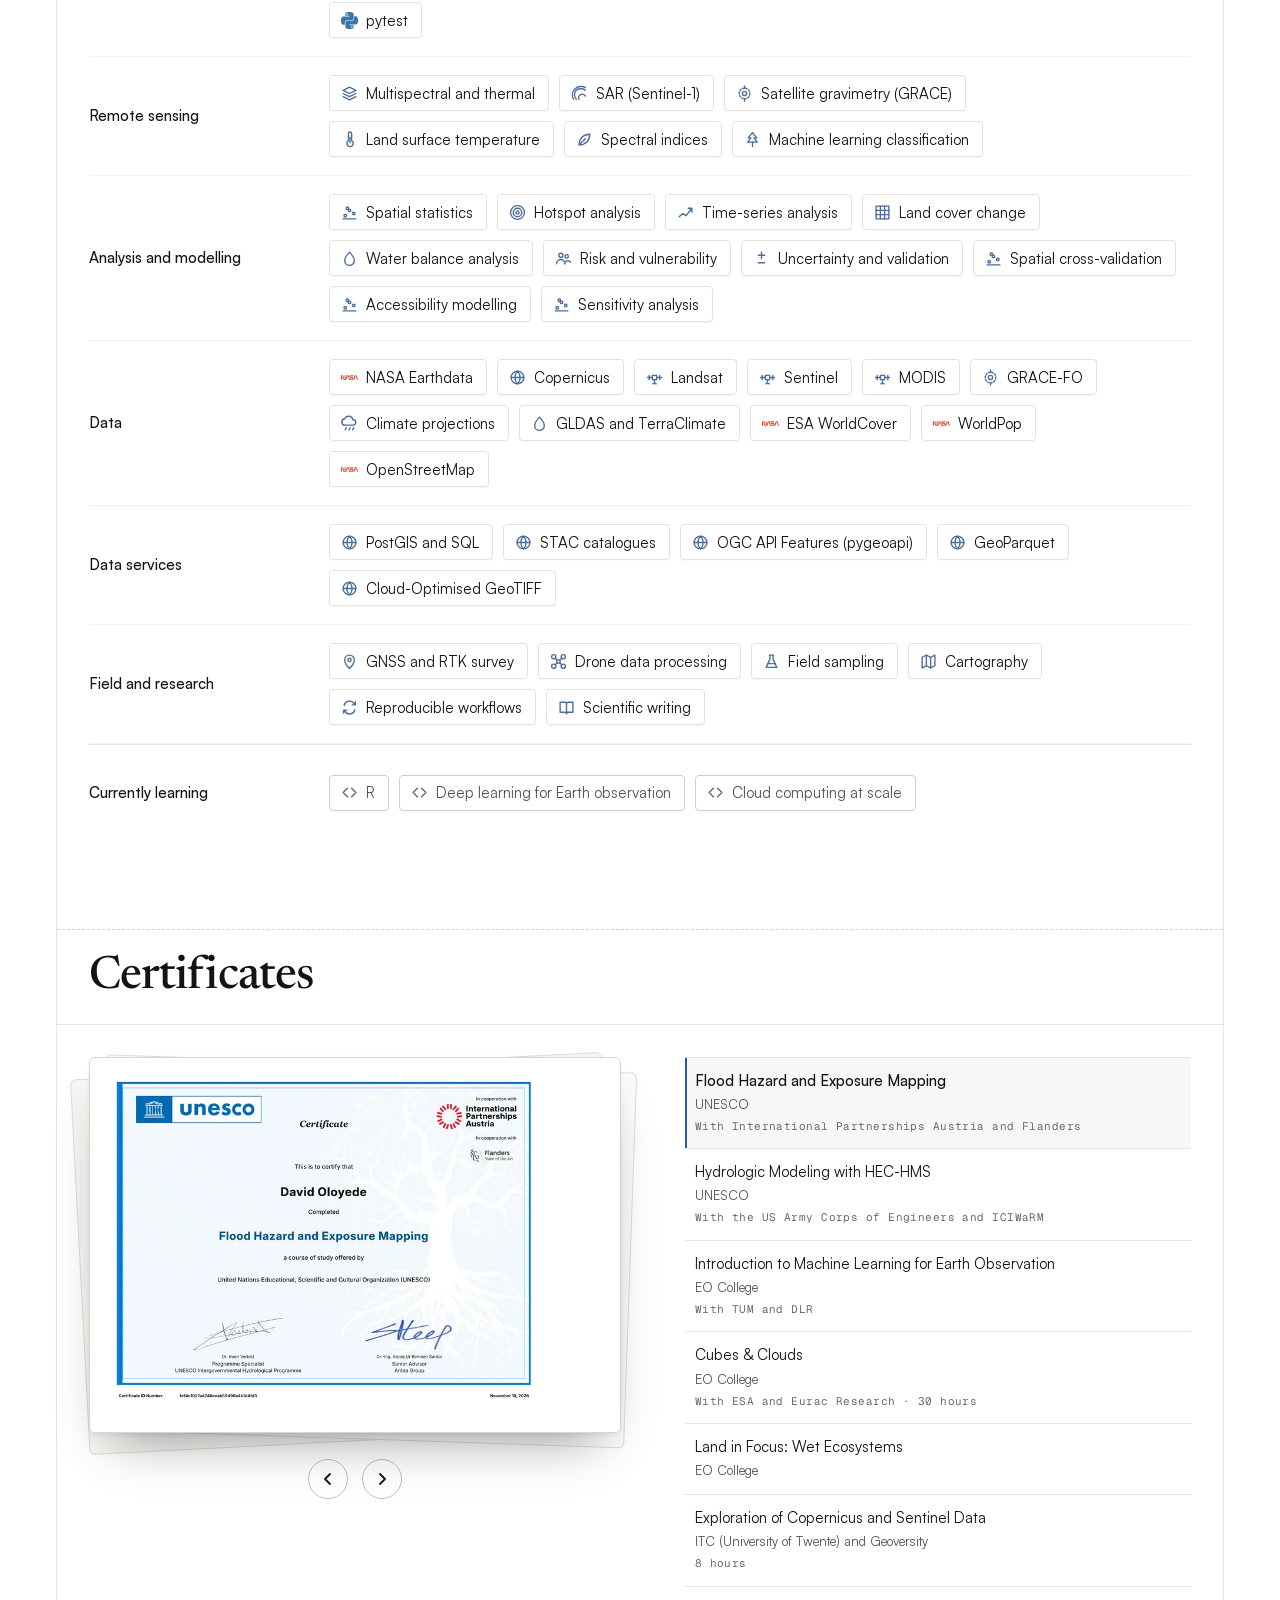
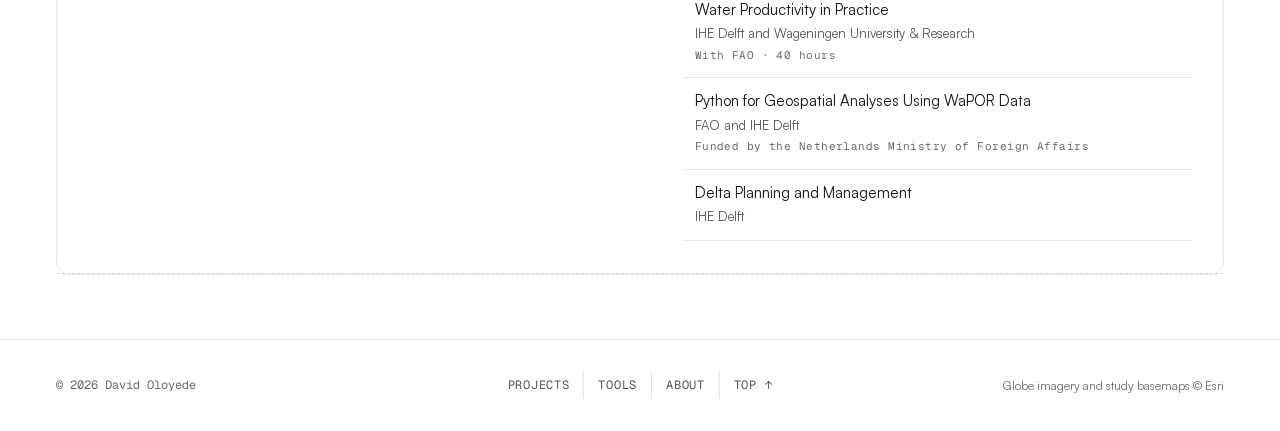
==== commit f9dafaed: "Certificates: the WaPOR course names its funder, the Netherlands Ministry of Foreign Affairs" ====
--- a/index.html
+++ b/index.html
@@ -233,7 +233,7 @@
             <button type="button" class="ct-step" data-step="1" aria-label="Next certificate"><svg viewBox="0 0 16 16" aria-hidden="true"><path d="m6 3 5 5-5 5"/></svg></button>
           </div>
         </div>
-        <ol class="ct-list"><li><button type="button" class="ct-row" data-slug="flood-hazard-and-exposure-mapping" aria-pressed="true"><span class="ct-c">Flood Hazard and Exposure Mapping</span><span class="ct-i">UNESCO</span><span class="ct-d">With International Partnerships Austria and Flanders</span></button></li><li><button type="button" class="ct-row" data-slug="hec-hms" aria-pressed="false"><span class="ct-c">Hydrologic Modeling with HEC-HMS</span><span class="ct-i">UNESCO</span><span class="ct-d">With the US Army Corps of Engineers and ICIWaRM</span></button></li><li><button type="button" class="ct-row" data-slug="machine-learning-for-earth-observation" aria-pressed="false"><span class="ct-c">Introduction to Machine Learning for Earth Observation</span><span class="ct-i">EO College</span><span class="ct-d">With TUM and DLR</span></button></li><li><button type="button" class="ct-row" data-slug="cubes-and-clouds" aria-pressed="false"><span class="ct-c">Cubes &amp; Clouds</span><span class="ct-i">EO College</span><span class="ct-d">With ESA and Eurac Research · 30 hours</span></button></li><li><button type="button" class="ct-row" data-slug="land-in-focus-wet-ecosystems" aria-pressed="false"><span class="ct-c">Land in Focus: Wet Ecosystems</span><span class="ct-i">EO College</span></button></li><li><button type="button" class="ct-row" data-slug="copernicus-and-sentinel-data" aria-pressed="false"><span class="ct-c">Exploration of Copernicus and Sentinel Data</span><span class="ct-i">ITC (University of Twente) and Geoversity</span><span class="ct-d">8 hours</span></button></li><li><button type="button" class="ct-row" data-slug="water-productivity-in-practice" aria-pressed="false"><span class="ct-c">Water Productivity in Practice</span><span class="ct-i">IHE Delft and Wageningen University &amp; Research</span><span class="ct-d">With FAO · 40 hours</span></button></li><li><button type="button" class="ct-row" data-slug="python-wapor" aria-pressed="false"><span class="ct-c">Python for Geospatial Analyses Using WaPOR Data</span><span class="ct-i">FAO and IHE Delft</span></button></li><li><button type="button" class="ct-row" data-slug="delta-planning-and-management" aria-pressed="false"><span class="ct-c">Delta Planning and Management</span><span class="ct-i">IHE Delft</span></button></li></ol>
+        <ol class="ct-list"><li><button type="button" class="ct-row" data-slug="flood-hazard-and-exposure-mapping" aria-pressed="true"><span class="ct-c">Flood Hazard and Exposure Mapping</span><span class="ct-i">UNESCO</span><span class="ct-d">With International Partnerships Austria and Flanders</span></button></li><li><button type="button" class="ct-row" data-slug="hec-hms" aria-pressed="false"><span class="ct-c">Hydrologic Modeling with HEC-HMS</span><span class="ct-i">UNESCO</span><span class="ct-d">With the US Army Corps of Engineers and ICIWaRM</span></button></li><li><button type="button" class="ct-row" data-slug="machine-learning-for-earth-observation" aria-pressed="false"><span class="ct-c">Introduction to Machine Learning for Earth Observation</span><span class="ct-i">EO College</span><span class="ct-d">With TUM and DLR</span></button></li><li><button type="button" class="ct-row" data-slug="cubes-and-clouds" aria-pressed="false"><span class="ct-c">Cubes &amp; Clouds</span><span class="ct-i">EO College</span><span class="ct-d">With ESA and Eurac Research · 30 hours</span></button></li><li><button type="button" class="ct-row" data-slug="land-in-focus-wet-ecosystems" aria-pressed="false"><span class="ct-c">Land in Focus: Wet Ecosystems</span><span class="ct-i">EO College</span></button></li><li><button type="button" class="ct-row" data-slug="copernicus-and-sentinel-data" aria-pressed="false"><span class="ct-c">Exploration of Copernicus and Sentinel Data</span><span class="ct-i">ITC (University of Twente) and Geoversity</span><span class="ct-d">8 hours</span></button></li><li><button type="button" class="ct-row" data-slug="water-productivity-in-practice" aria-pressed="false"><span class="ct-c">Water Productivity in Practice</span><span class="ct-i">IHE Delft and Wageningen University &amp; Research</span><span class="ct-d">With FAO · 40 hours</span></button></li><li><button type="button" class="ct-row" data-slug="python-wapor" aria-pressed="false"><span class="ct-c">Python for Geospatial Analyses Using WaPOR Data</span><span class="ct-i">FAO and IHE Delft</span><span class="ct-d">Funded by the Netherlands Ministry of Foreign Affairs</span></button></li><li><button type="button" class="ct-row" data-slug="delta-planning-and-management" aria-pressed="false"><span class="ct-c">Delta Planning and Management</span><span class="ct-i">IHE Delft</span></button></li></ol>
       </div>
     </section>
     </div></div></section>
--- a/styles.css
+++ b/styles.css
@@ -1099,6 +1099,7 @@
 .ct-b2 { transform: rotate(2deg) translate(10px, 6px); background: #fbfbf9; }
 .ct-top { object-fit: contain; border: 1px solid #d6d5cf; box-shadow: 0 2px 4px rgba(20, 20, 18, .06), 0 28px 50px -24px rgba(20, 20, 18, .45); user-select: none; -webkit-user-drag: none; }
 .ct-nav { display: flex; align-items: center; justify-content: center; gap: 14px; margin-top: 26px; }
+.ct-side { scroll-margin-top: 64px; }
 .ct-step { display: grid; place-items: center; width: 40px; height: 40px; border: 1px solid var(--line); border-radius: 999px; background: #fff; color: var(--ink); cursor: pointer; transition: border-color .2s, background .2s; }
 .ct-step svg { width: 16px; height: 16px; fill: none; stroke: currentColor; stroke-width: 1.8; stroke-linecap: round; stroke-linejoin: round; }
 .ct-step:hover { border-color: var(--ink); background: #f7f7f5; }
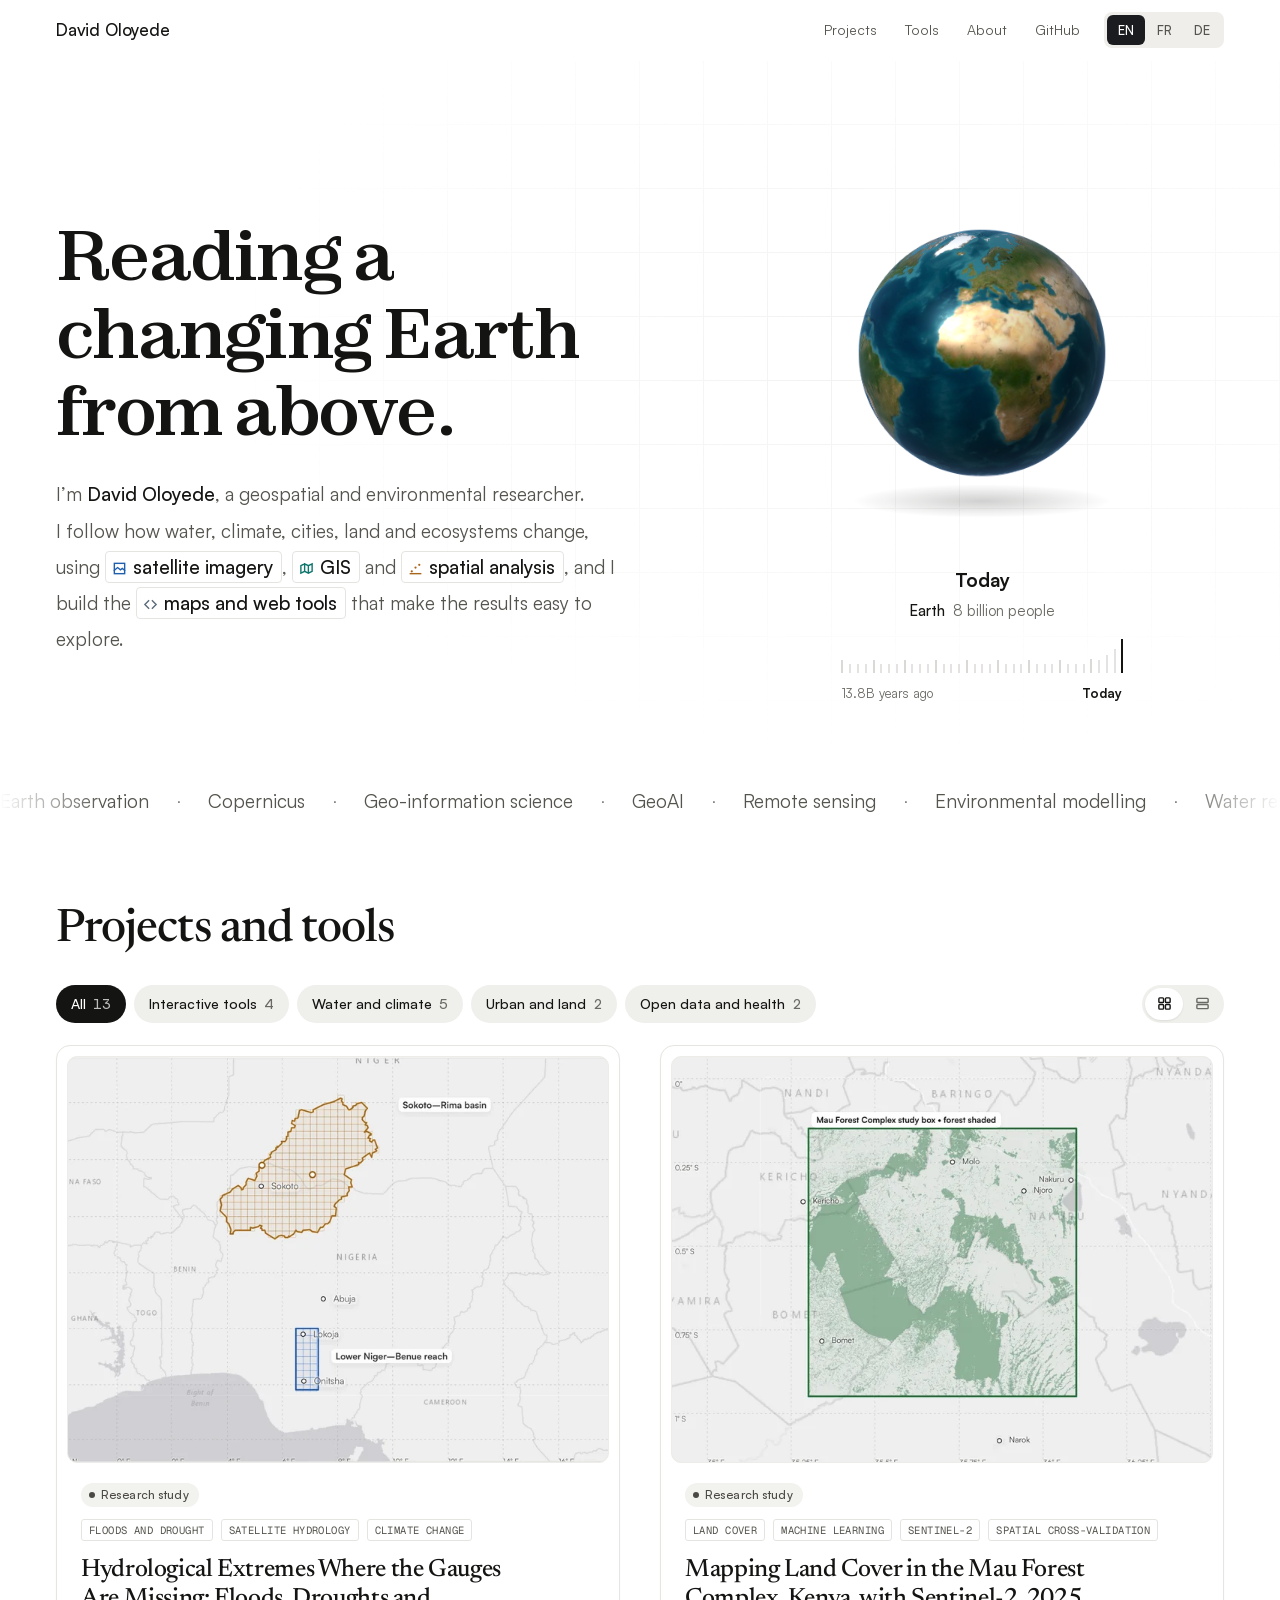
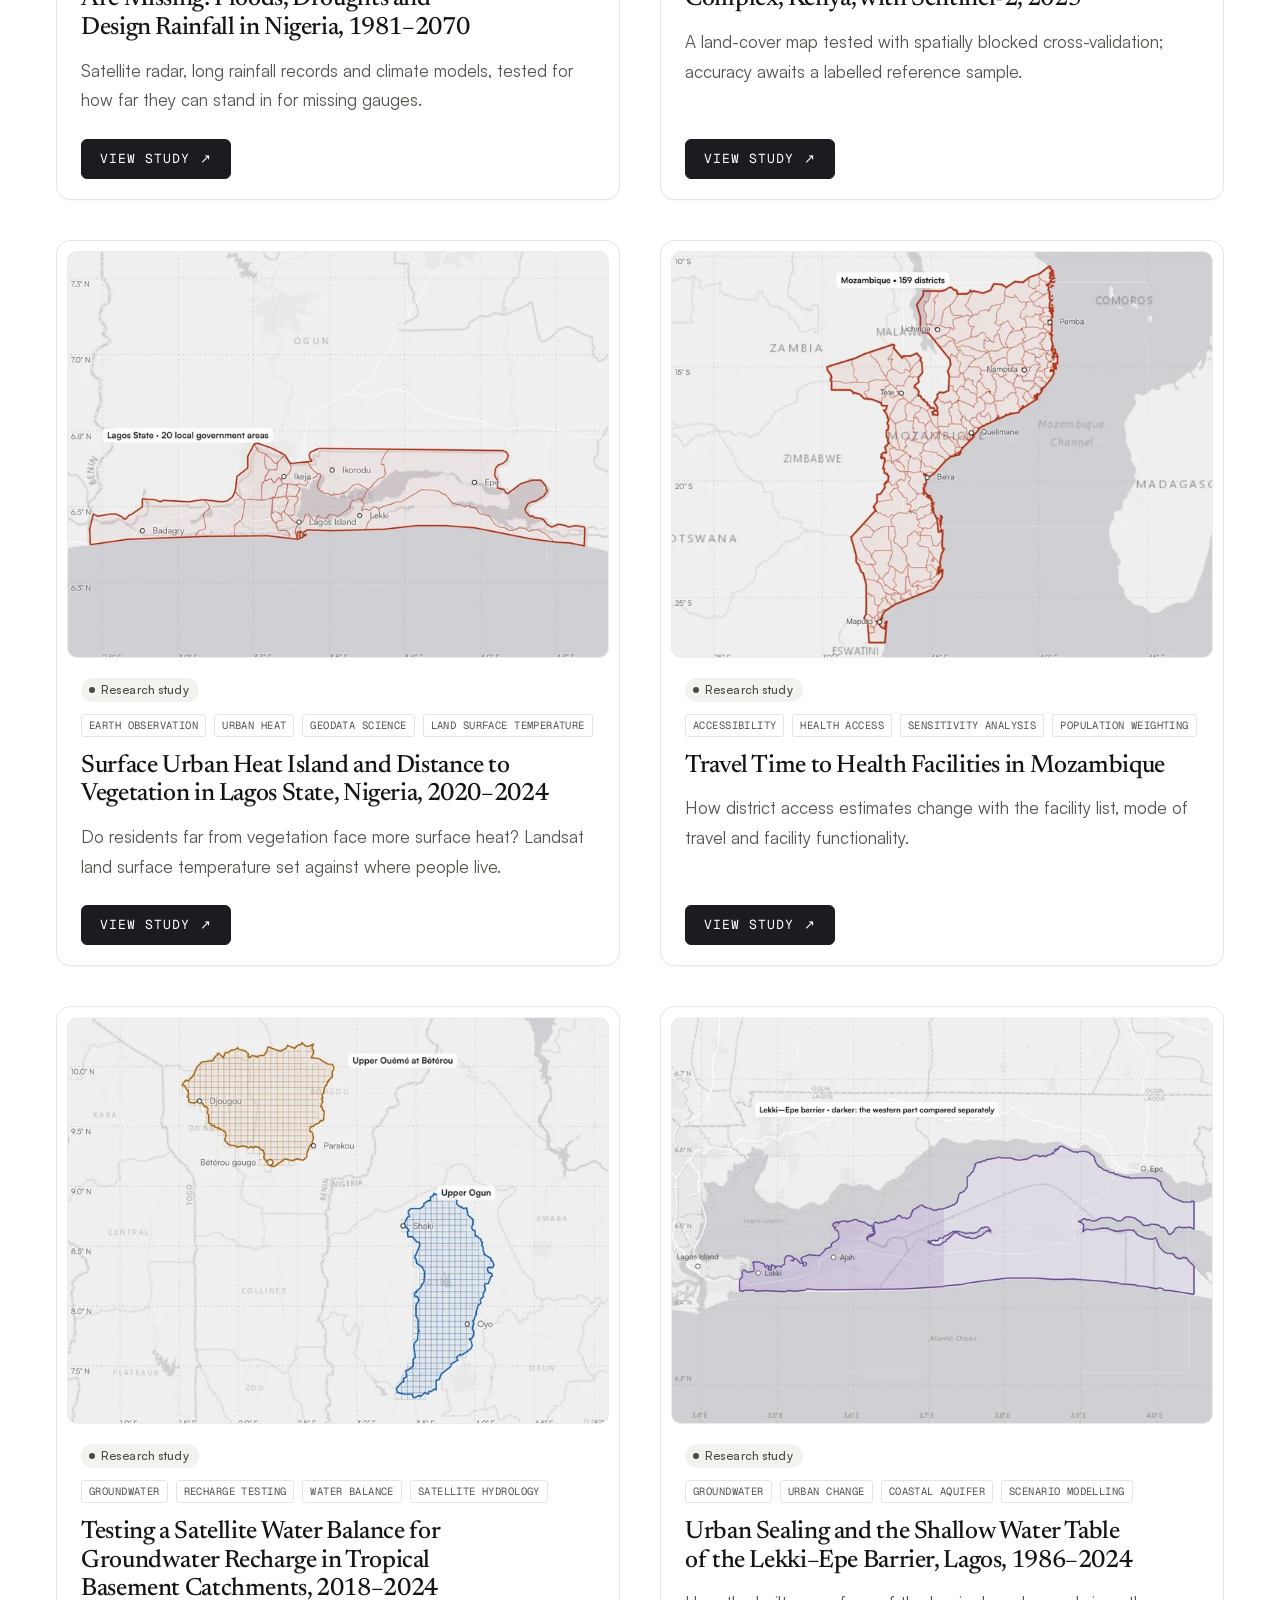
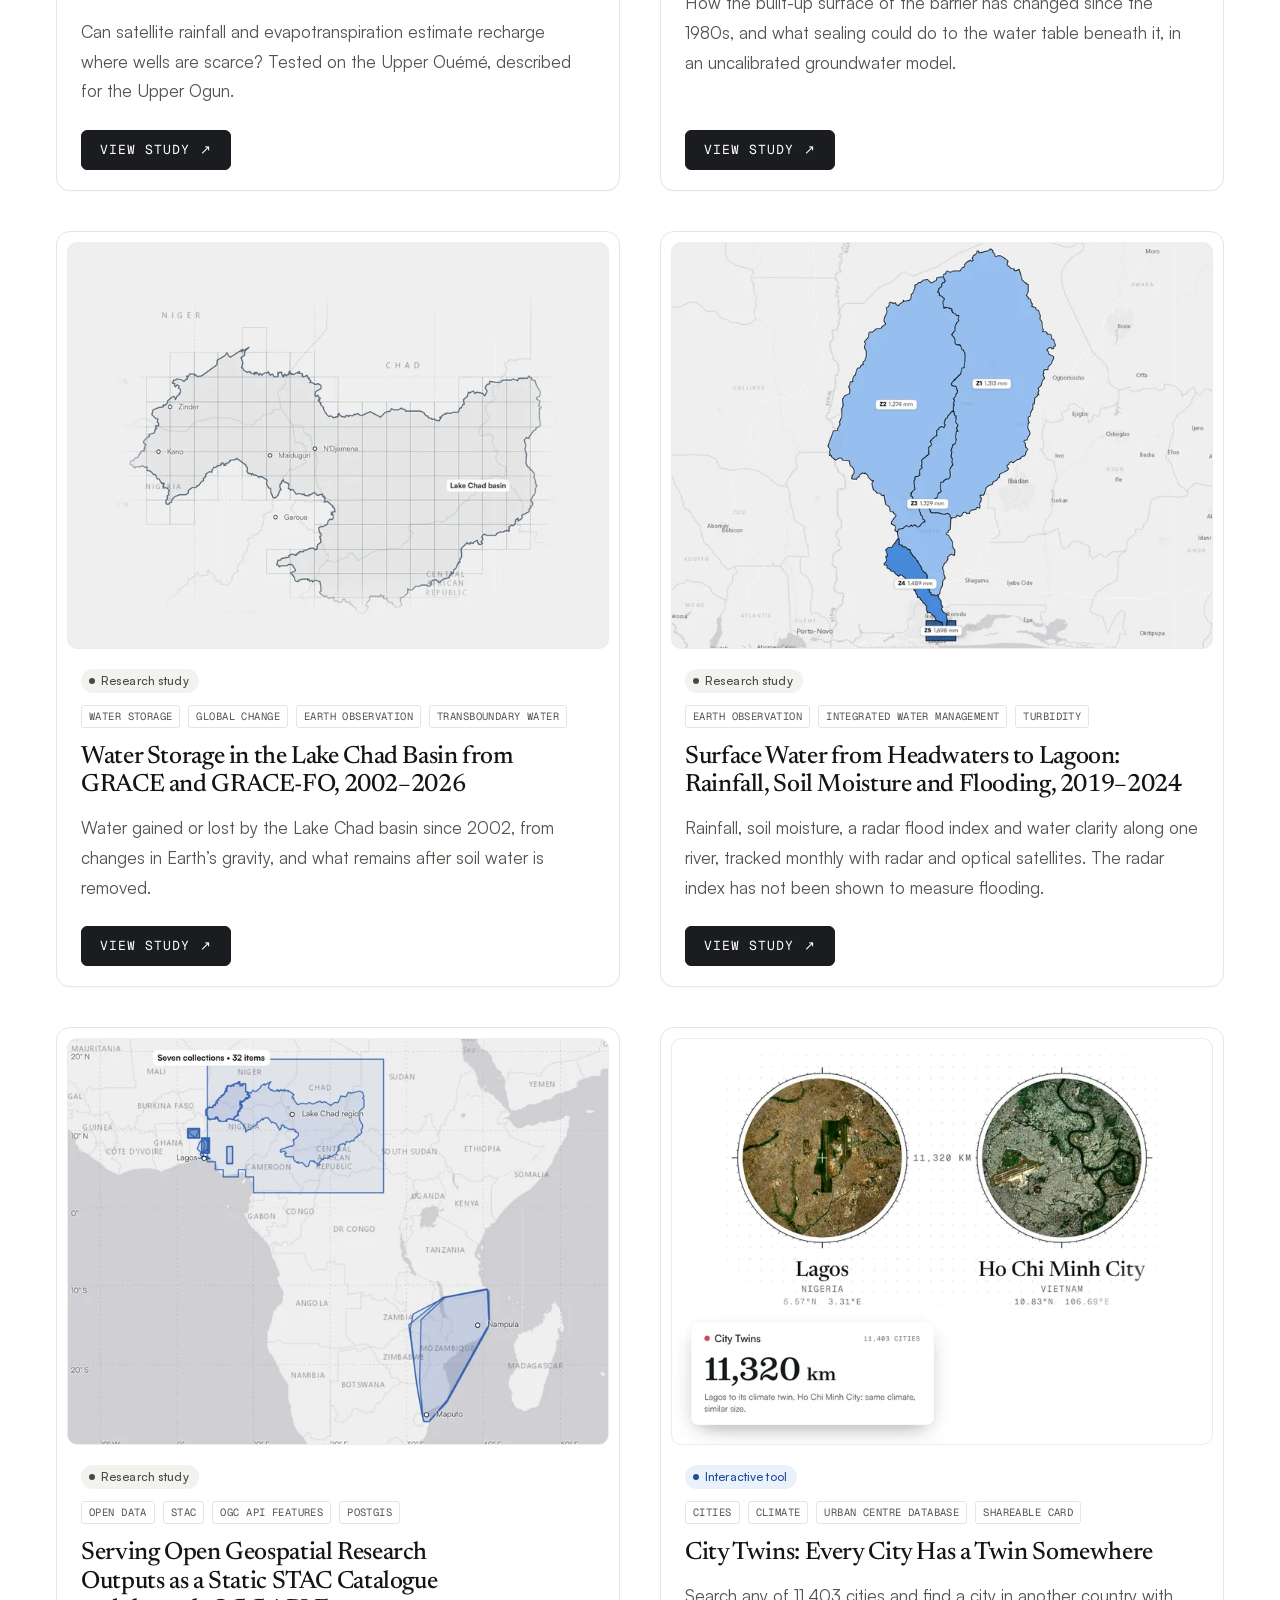
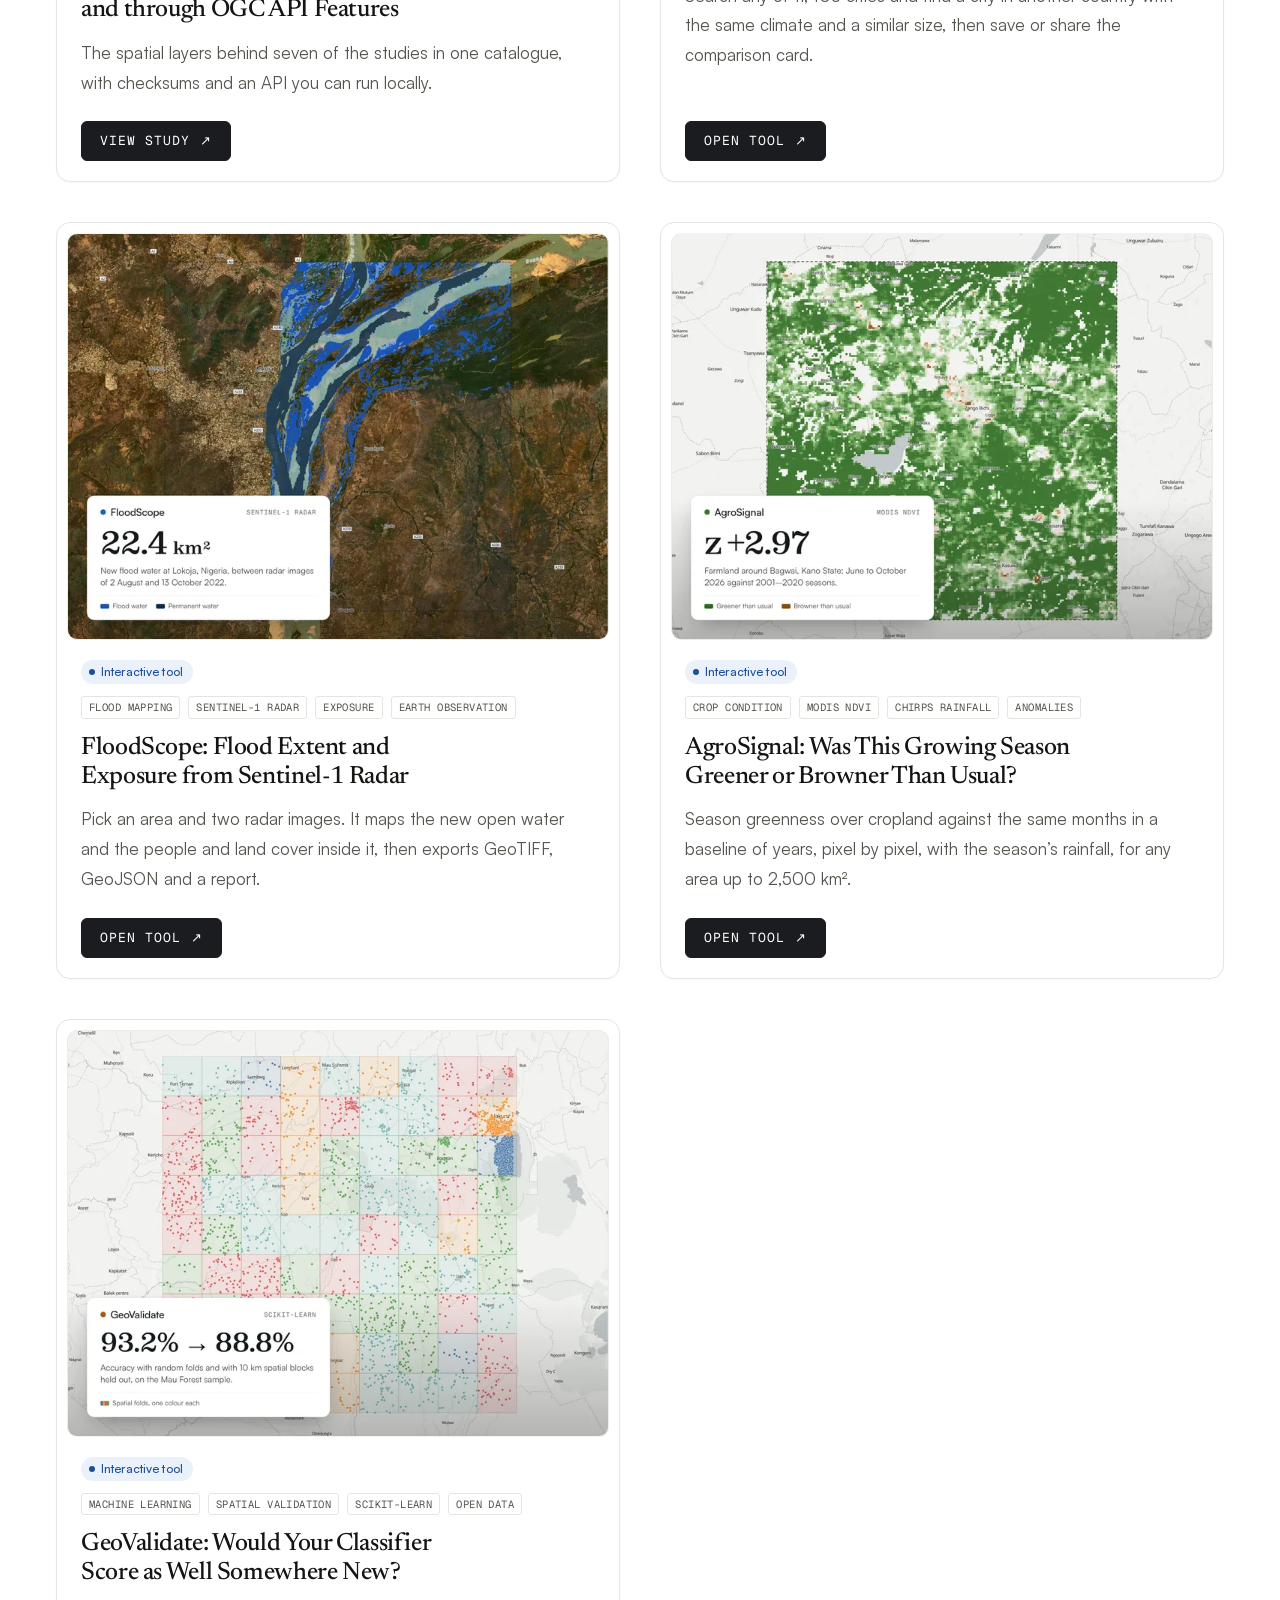
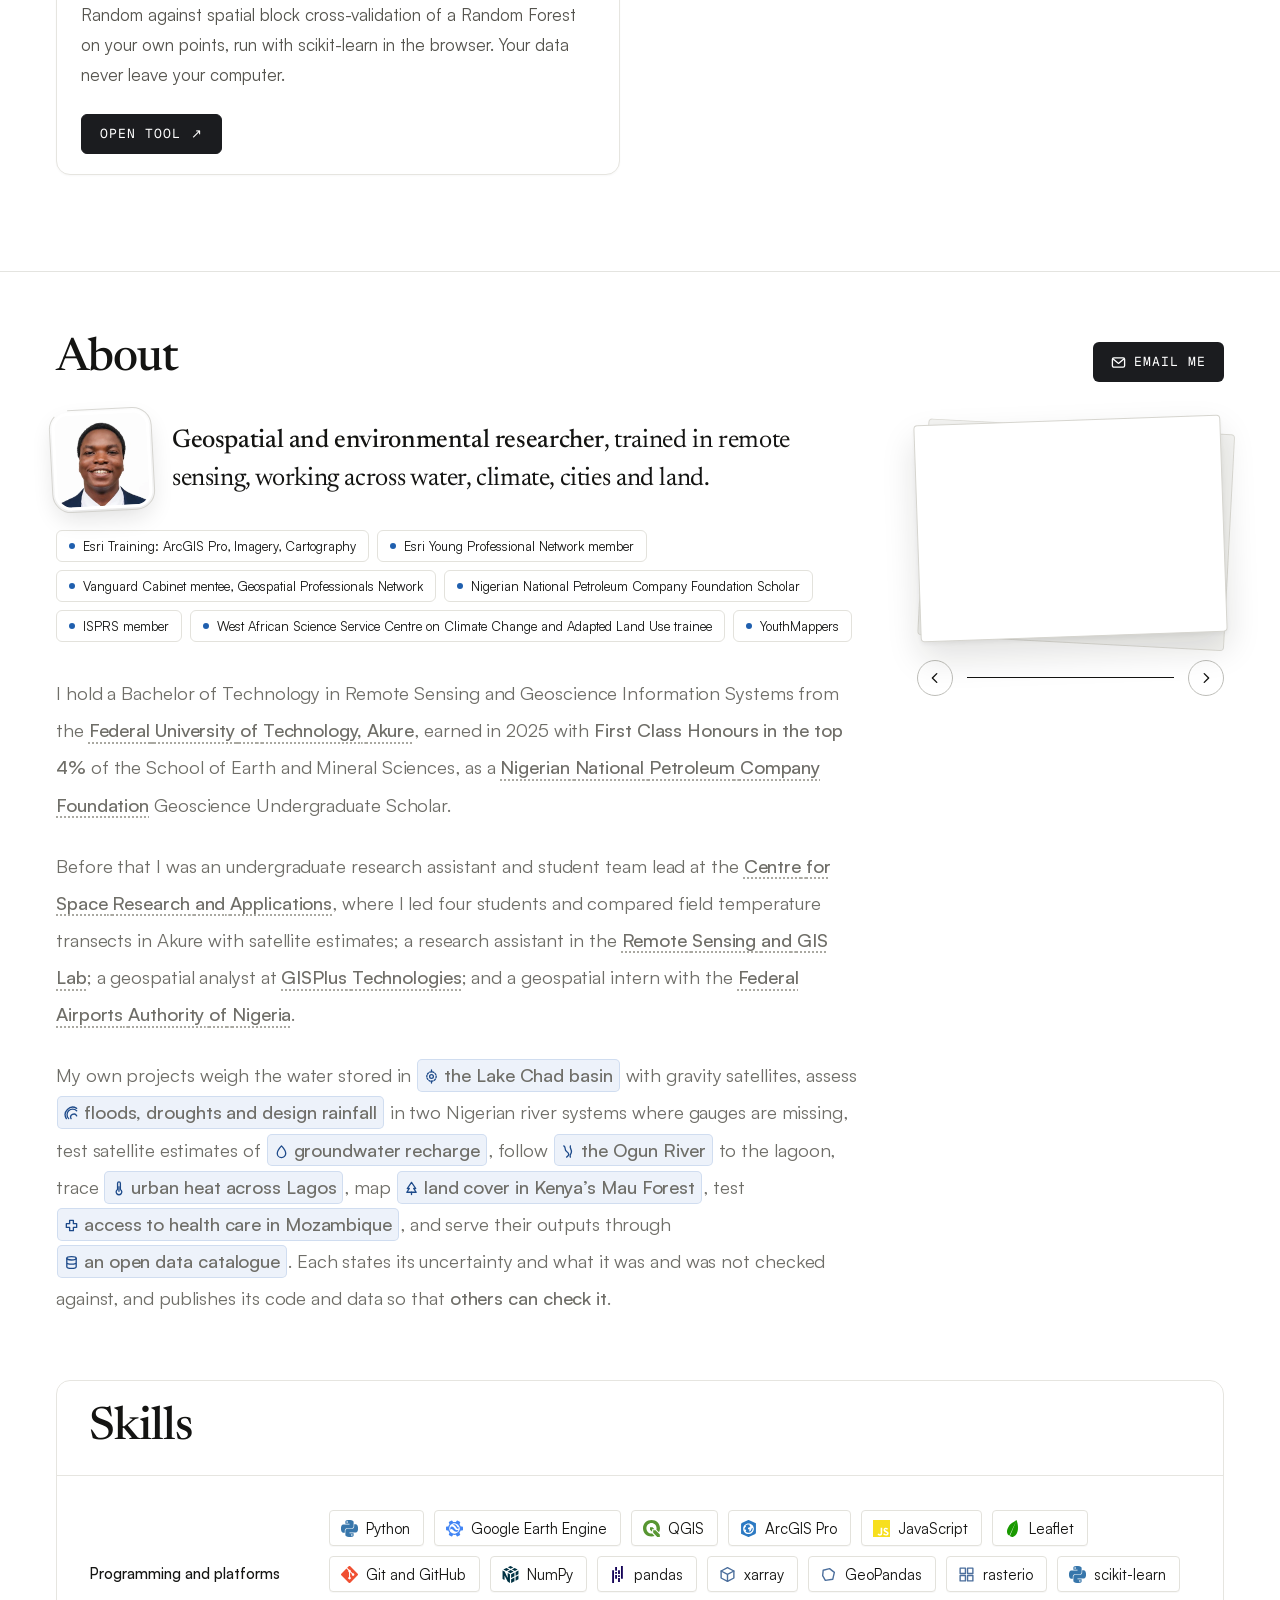
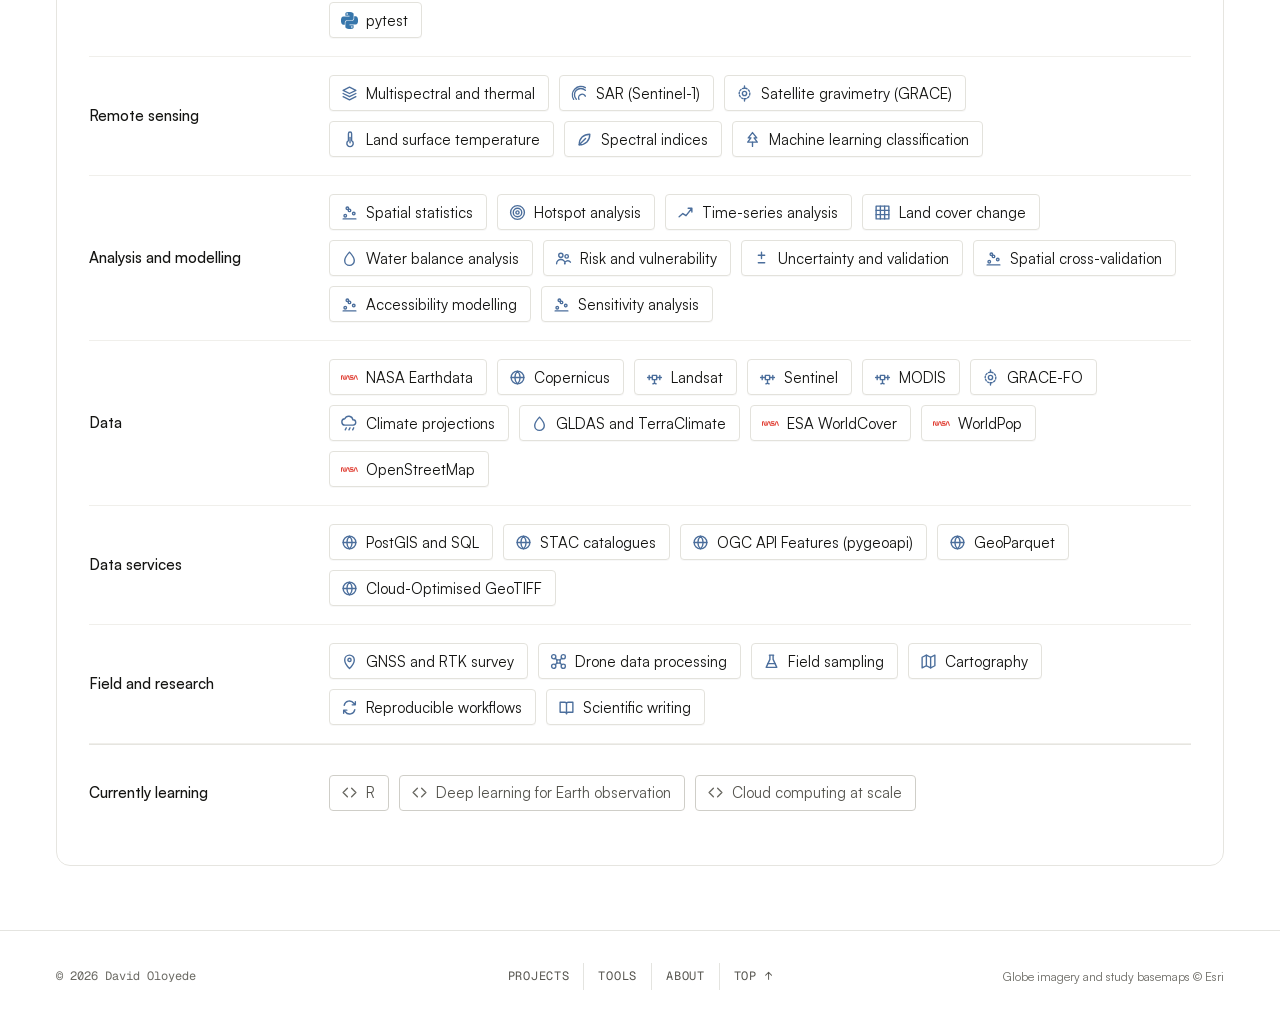
==== commit 2b88b365: "Certificates move beside the About text as one card that turns every five seconds, with arrows, swip" ====
--- a/index.html
+++ b/index.html
@@ -209,6 +209,15 @@
       <p class="ab-p1">I hold a Bachelor of Technology in Remote Sensing and Geoscience Information Systems from the <b class="org">Federal University of Technology, Akure</b>, earned in 2025 with <b>First Class Honours in the top 4%</b> of the School of Earth and Mineral Sciences, as a <b class="org">Nigerian National Petroleum Company Foundation</b> Geoscience Undergraduate Scholar.</p>
       <p class="ab-p2">Before that I was an undergraduate research assistant and student team lead at the <b class="org">Centre for Space Research and Applications</b>, where I led four students and compared field temperature transects in Akure with satellite estimates; a research assistant in the <b class="org">Remote Sensing and GIS Lab</b>; a geospatial analyst at <b class="org">GISPlus Technologies</b>; and a geospatial intern with the <b class="org">Federal Airports Authority of Nigeria</b>.</p>
       <p class="ab-p3">My own projects weigh the water stored in <a class="ab-chip" href="#study-04"><svg viewBox="0 0 16 16" aria-hidden="true"><circle cx="8" cy="8" r="2"/><circle cx="8" cy="8" r="5" stroke-dasharray="1.5 1.5"/><path d="M8 1v2M8 13v2"/></svg>the Lake Chad basin</a> with gravity satellites, assess <a class="ab-chip" href="#study-01"><svg viewBox="0 0 16 16" aria-hidden="true"><path d="M2.5 13.5A8 8 0 0 1 13.5 2.5M5 13.5A5.5 5.5 0 0 1 13.5 5M7.5 13.5a3 3 0 0 1 6-3"/></svg>floods, droughts and design rainfall</a> in two Nigerian river systems where gauges are missing, test satellite estimates of <span class="nw"><a class="ab-chip" href="#study-03"><svg viewBox="0 0 16 16" aria-hidden="true"><path d="M8 2s4.5 4.8 4.5 8a4.5 4.5 0 0 1-9 0C3.5 6.8 8 2 8 2z"/></svg>groundwater recharge</a>,</span> follow <a class="ab-chip" href="#study-02"><svg viewBox="0 0 16 16" aria-hidden="true"><path d="M3 2c3 2 0 4 3 6s3 4 0 6M10 2c-1 3 2 4 1 7s-2 3-1 5"/></svg>the Ogun River</a> to the lagoon, trace <a class="ab-chip" href="#study-05"><svg viewBox="0 0 16 16" aria-hidden="true"><path d="M7 2.5a1.5 1.5 0 0 1 3 0v6.6a3 3 0 1 1-3 0z"/><path d="M8.5 6v5"/></svg>urban heat across Lagos</a>, map <a class="ab-chip" href="#study-07"><svg viewBox="0 0 16 16" aria-hidden="true"><path d="M8 1.5 3.5 8h2.2L3 12h10l-2.7-4h2.2z"/><path d="M8 12v2.5"/></svg>land cover in Kenya’s Mau Forest</a>, test <a class="ab-chip" href="#study-08"><svg viewBox="0 0 16 16" aria-hidden="true"><path d="M6 2.5h4v3.5h3.5v4H10v3.5H6V10H2.5V6H6z"/></svg>access to health care in Mozambique</a>, and serve their outputs through <a class="ab-chip" href="#study-09"><svg viewBox="0 0 16 16" aria-hidden="true"><ellipse cx="8" cy="3.5" rx="5" ry="1.8"/><path d="M3 3.5v9c0 1 2.2 1.8 5 1.8s5-.8 5-1.8v-9M3 8c0 1 2.2 1.8 5 1.8S13 9 13 8"/></svg>an open data catalogue</a>. Each states its uncertainty and what it was and was not checked against, and publishes its code and data so that <b>others can check it</b>.</p>
+      <section class="cx" id="certificates" aria-labelledby="cx-title">
+        <h3 class="vh" id="cx-title">Certificates</h3>
+        <div class="cx-stage"><span class="cx-sheet" aria-hidden="true"></span><div class="cx-cards"><img src="assets/certificates/flood-hazard-and-exposure-mapping.webp" alt="Certificate: Flood Hazard and Exposure Mapping, UNESCO" width="900" height="637" loading="lazy" decoding="async" draggable="false" class="on"><img src="assets/certificates/hec-hms.webp" alt="Certificate: Hydrologic Modeling with HEC-HMS, UNESCO" width="900" height="637" loading="lazy" decoding="async" draggable="false" aria-hidden="true"><img src="assets/certificates/machine-learning-for-earth-observation.webp" alt="Certificate: Introduction to Machine Learning for Earth Observation, EO College" width="900" height="637" loading="lazy" decoding="async" draggable="false" aria-hidden="true"><img src="assets/certificates/cubes-and-clouds.webp" alt="Certificate: Cubes &amp; Clouds, EO College" width="900" height="637" loading="lazy" decoding="async" draggable="false" aria-hidden="true"><img src="assets/certificates/land-in-focus-wet-ecosystems.webp" alt="Certificate: Land in Focus: Wet Ecosystems, EO College" width="900" height="637" loading="lazy" decoding="async" draggable="false" aria-hidden="true"><img src="assets/certificates/copernicus-and-sentinel-data.webp" alt="Certificate: Exploration of Copernicus and Sentinel Data, ITC (University of Twente) and Geoversity" width="900" height="637" loading="lazy" decoding="async" draggable="false" aria-hidden="true"><img src="assets/certificates/water-productivity-in-practice.webp" alt="Certificate: Water Productivity in Practice, IHE Delft and Wageningen University &amp; Research" width="900" height="637" loading="lazy" decoding="async" draggable="false" aria-hidden="true"><img src="assets/certificates/python-wapor.webp" alt="Certificate: Python for Geospatial Analyses Using WaPOR Data, FAO and IHE Delft" width="900" height="637" loading="lazy" decoding="async" draggable="false" aria-hidden="true"><img src="assets/certificates/delta-planning-and-management.webp" alt="Certificate: Delta Planning and Management, IHE Delft" width="900" height="637" loading="lazy" decoding="async" draggable="false" aria-hidden="true"></div></div>
+        <div class="cx-bar" role="group" aria-label="Browse certificates">
+          <button type="button" class="cx-step" data-step="-1" aria-label="Previous certificate"><svg viewBox="0 0 16 16" aria-hidden="true"><path d="M10 3 5 8l5 5"/></svg></button>
+          <span class="cx-prog" aria-hidden="true"><i></i></span>
+          <button type="button" class="cx-step" data-step="1" aria-label="Next certificate"><svg viewBox="0 0 16 16" aria-hidden="true"><path d="m6 3 5 5-5 5"/></svg></button>
+        </div>
+      </section>
     </div>
   </div>
     <div class="sk" id="skills" aria-labelledby="sk-title">
@@ -223,19 +232,6 @@
         <div class="sk-row"><h4 class="sk-h">Field and research</h4><ul class="sk-list" style="--c:3"><li><svg class="sk-g" viewBox="0 0 16 16" aria-hidden="true"><path d="M8 14.5s4.5-4.2 4.5-8a4.5 4.5 0 0 0-9 0c0 3.8 4.5 8 4.5 8z"/><circle cx="8" cy="6.5" r="1.5"/></svg>GNSS and RTK survey</li><li><svg class="sk-g" viewBox="0 0 16 16" aria-hidden="true"><circle cx="3.5" cy="3.5" r="2"/><circle cx="12.5" cy="3.5" r="2"/><circle cx="3.5" cy="12.5" r="2"/><circle cx="12.5" cy="12.5" r="2"/><rect x="6.5" y="6.5" width="3" height="3"/><path d="M5 5l1.5 1.5M11 5L9.5 6.5M5 11l1.5-1.5M11 11L9.5 9.5"/></svg>Drone data processing</li><li><svg class="sk-g" viewBox="0 0 16 16" aria-hidden="true"><path d="M6 2h4M6.5 2v4L3 13.5h10L9.5 6V2"/><path d="M4.5 10h7"/></svg>Field sampling</li><li><svg class="sk-g" viewBox="0 0 16 16" aria-hidden="true"><path d="M2 4l4-2 4 2 4-2v10l-4 2-4-2-4 2z"/><path d="M6 2v10M10 4v10"/></svg>Cartography</li><li><svg class="sk-g" viewBox="0 0 16 16" aria-hidden="true"><path d="M3 6a5 5 0 0 1 9-2l1.5 1.5M13 10a5 5 0 0 1-9 2L2.5 10.5M13.5 2.5v3h-3M2.5 13.5v-3h3"/></svg>Reproducible workflows</li><li><svg class="sk-g" viewBox="0 0 16 16" aria-hidden="true"><path d="M2 3h4.5A1.5 1.5 0 0 1 8 4.5V14a1.5 1.5 0 0 0-1.5-1.5H2zM14 3H9.5A1.5 1.5 0 0 0 8 4.5V14a1.5 1.5 0 0 1 1.5-1.5H14z"/></svg>Scientific writing</li></ul></div>
         <div class="sk-row sk-row--next"><h4 class="sk-h">Currently learning</h4><ul class="sk-list" style="--c:3"><li><svg class="sk-g" viewBox="0 0 16 16" aria-hidden="true"><path d="M6 4L2 8l4 4M10 4l4 4-4 4"/></svg>R</li><li><svg class="sk-g" viewBox="0 0 16 16" aria-hidden="true"><path d="M6 4L2 8l4 4M10 4l4 4-4 4"/></svg>Deep learning for Earth observation</li><li><svg class="sk-g" viewBox="0 0 16 16" aria-hidden="true"><path d="M6 4L2 8l4 4M10 4l4 4-4 4"/></svg>Cloud computing at scale</li></ul></div>
       </div>
-    <section class="ct reveal" id="certificates" aria-labelledby="ct-title">
-      <div class="sh sh--in"><h3 id="ct-title">Certificates</h3></div>
-      <div class="ct-body">
-        <div class="ct-side">
-          <div class="ct-stack"><span class="ct-b ct-b1" aria-hidden="true"></span><span class="ct-b ct-b2" aria-hidden="true"></span><img class="ct-top" src="assets/certificates/flood-hazard-and-exposure-mapping.webp" alt="Certificate: Flood Hazard and Exposure Mapping, UNESCO" width="900" height="637" loading="lazy" decoding="async" draggable="false"></div>
-          <div class="ct-nav" role="group" aria-label="Browse certificates">
-            <button type="button" class="ct-step" data-step="-1" aria-label="Previous certificate"><svg viewBox="0 0 16 16" aria-hidden="true"><path d="M10 3 5 8l5 5"/></svg></button>
-            <button type="button" class="ct-step" data-step="1" aria-label="Next certificate"><svg viewBox="0 0 16 16" aria-hidden="true"><path d="m6 3 5 5-5 5"/></svg></button>
-          </div>
-        </div>
-        <ol class="ct-list"><li><button type="button" class="ct-row" data-slug="flood-hazard-and-exposure-mapping" aria-pressed="true"><span class="ct-c">Flood Hazard and Exposure Mapping</span><span class="ct-i">UNESCO</span><span class="ct-d">With International Partnerships Austria and Flanders</span></button></li><li><button type="button" class="ct-row" data-slug="hec-hms" aria-pressed="false"><span class="ct-c">Hydrologic Modeling with HEC-HMS</span><span class="ct-i">UNESCO</span><span class="ct-d">With the US Army Corps of Engineers and ICIWaRM</span></button></li><li><button type="button" class="ct-row" data-slug="machine-learning-for-earth-observation" aria-pressed="false"><span class="ct-c">Introduction to Machine Learning for Earth Observation</span><span class="ct-i">EO College</span><span class="ct-d">With TUM and DLR</span></button></li><li><button type="button" class="ct-row" data-slug="cubes-and-clouds" aria-pressed="false"><span class="ct-c">Cubes &amp; Clouds</span><span class="ct-i">EO College</span><span class="ct-d">With ESA and Eurac Research · 30 hours</span></button></li><li><button type="button" class="ct-row" data-slug="land-in-focus-wet-ecosystems" aria-pressed="false"><span class="ct-c">Land in Focus: Wet Ecosystems</span><span class="ct-i">EO College</span></button></li><li><button type="button" class="ct-row" data-slug="copernicus-and-sentinel-data" aria-pressed="false"><span class="ct-c">Exploration of Copernicus and Sentinel Data</span><span class="ct-i">ITC (University of Twente) and Geoversity</span><span class="ct-d">8 hours</span></button></li><li><button type="button" class="ct-row" data-slug="water-productivity-in-practice" aria-pressed="false"><span class="ct-c">Water Productivity in Practice</span><span class="ct-i">IHE Delft and Wageningen University &amp; Research</span><span class="ct-d">With FAO · 40 hours</span></button></li><li><button type="button" class="ct-row" data-slug="python-wapor" aria-pressed="false"><span class="ct-c">Python for Geospatial Analyses Using WaPOR Data</span><span class="ct-i">FAO and IHE Delft</span><span class="ct-d">Funded by the Netherlands Ministry of Foreign Affairs</span></button></li><li><button type="button" class="ct-row" data-slug="delta-planning-and-management" aria-pressed="false"><span class="ct-c">Delta Planning and Management</span><span class="ct-i">IHE Delft</span></button></li></ol>
-      </div>
-    </section>
     </div></div></section>
 </main>
 
--- a/styles.css
+++ b/styles.css
@@ -1088,60 +1088,35 @@
 .twin-page .sh h1 { font-family: 'Newsreader', var(--display); font-weight: 500; font-size: clamp(2rem, 3.6vw, 2.875rem); letter-spacing: -.02em; line-height: 1; margin: 0; }
 .twin-page main { padding-top: var(--s-6); }
 
-/* ---------- Certificates: a large certificate beside a compact index; hover, click or the arrows choose which one shows ---------- */
-.ct { position: relative; max-width: 76rem; margin: var(--s-8) auto 0; border-block: 1px dashed #d4d3cd; }
-.ct-body { display: grid; grid-template-columns: minmax(0, 1.05fr) minmax(0, 1fr); gap: clamp(32px, 5vw, 72px); align-items: start; padding: var(--s-6) var(--s-6) var(--s-6); }
-.ct-side { position: sticky; top: 96px; }
-.ct-stack { position: relative; aspect-ratio: 900 / 637; }
-.ct-b, .ct-top { position: absolute; inset: 0; width: 100%; height: 100%; border-radius: 6px; background: #fff; }
-.ct-b { border: 1px solid #dddcd6; }
-.ct-b1 { transform: rotate(-3deg) translate(-10px, 8px); background: #f6f6f3; }
-.ct-b2 { transform: rotate(2deg) translate(10px, 6px); background: #fbfbf9; }
-.ct-top { object-fit: contain; border: 1px solid #d6d5cf; box-shadow: 0 2px 4px rgba(20, 20, 18, .06), 0 28px 50px -24px rgba(20, 20, 18, .45); user-select: none; -webkit-user-drag: none; }
-.ct-nav { display: flex; align-items: center; justify-content: center; gap: 14px; margin-top: 26px; }
-.ct-side { scroll-margin-top: 64px; }
-.ct-step { display: grid; place-items: center; width: 40px; height: 40px; border: 1px solid var(--line); border-radius: 999px; background: #fff; color: var(--ink); cursor: pointer; transition: border-color .2s, background .2s; }
-.ct-step svg { width: 16px; height: 16px; fill: none; stroke: currentColor; stroke-width: 1.8; stroke-linecap: round; stroke-linejoin: round; }
-.ct-step:hover { border-color: var(--ink); background: #f7f7f5; }
-.ct-step:focus-visible { outline: 2px solid var(--accent); outline-offset: 2px; }
-.ct-list { list-style: none; margin: 0; padding: 0; border-top: 1px solid var(--rule); }
-.ct-row { display: grid; grid-template-columns: minmax(0, 1fr); width: 100%; padding: 13px 10px; border: 0; border-bottom: 1px solid var(--rule); background: none; text-align: left; font: inherit; color: inherit; cursor: pointer; transition: background .2s; }
-.ct-c { font-size: .9375rem; line-height: 1.35; }
-.ct-i { font-size: .8125rem; color: var(--ink-2); margin-top: 3px; }
-.ct-d { margin-top: 3px; font-family: var(--mono); font-size: .6875rem; letter-spacing: .04em; color: var(--ink-3); }
-.ct-row:hover, .ct-row[aria-pressed="true"] { background: #f7f7f5; }
-.ct-row { box-shadow: inset 2px 0 0 transparent; transition: background .2s, box-shadow .2s; }
-.ct-row[aria-pressed="true"] { box-shadow: inset 2px 0 0 var(--accent); }
-.ct-row[aria-pressed="true"] .ct-c { font-weight: 500; }
-.ct-row:focus-visible { outline: 2px solid var(--accent); outline-offset: -2px; }
-@media (max-width: 860px) {
-  .ct-body { grid-template-columns: 1fr; gap: 28px; padding-inline: var(--s-4); }
-  .ct-side { position: static; }
-}
-
-/* certificates: arrows only work with the script */
-html:not(.js) .ct-nav { display: none; }
-/* certificates: subtle motion. On first view the cards fan out and the rows arrive one by one; arrows nudge on hover */
-.js .ct.reveal { opacity: 1; transform: none; }
-.js .ct.reveal .ct-b, .js .ct.reveal .ct-top { transition: transform .9s var(--ease), opacity .7s var(--ease); }
-.js .ct.reveal:not(.in) .ct-b1, .js .ct.reveal:not(.in) .ct-b2 { transform: none; opacity: 0; }
-.js .ct.reveal:not(.in) .ct-top { transform: translateY(16px); opacity: 0; }
-.js .ct.reveal .ct-list li { transition: opacity .6s var(--ease), transform .6s var(--ease); }
-.js .ct.reveal:not(.in) .ct-list li { opacity: 0; transform: translateY(8px); }
-.js .ct.reveal.in .ct-list li:nth-child(2) { transition-delay: .05s; } .js .ct.reveal.in .ct-list li:nth-child(3) { transition-delay: .1s; }
-.js .ct.reveal.in .ct-list li:nth-child(4) { transition-delay: .15s; } .js .ct.reveal.in .ct-list li:nth-child(5) { transition-delay: .2s; }
-.js .ct.reveal.in .ct-list li:nth-child(6) { transition-delay: .25s; } .js .ct.reveal.in .ct-list li:nth-child(7) { transition-delay: .3s; }
-.js .ct.reveal.in .ct-list li:nth-child(8) { transition-delay: .35s; } .js .ct.reveal.in .ct-list li:nth-child(n+9) { transition-delay: .4s; }
-.js .ct.reveal.in .ct-b1, .js .ct.reveal.in .ct-b2 { transition-delay: .15s; }
-.ct-step svg { transition: transform .25s var(--ease); }
-.ct-step[data-step="-1"]:hover svg { transform: translateX(-2px); }
-.ct-step[data-step="1"]:hover svg { transform: translateX(2px); }
-.ct-stack:hover .ct-b1 { transform: rotate(-4deg) translate(-14px, 10px); }
-.ct-stack:hover .ct-b2 { transform: rotate(3deg) translate(14px, 8px); }
-@media (prefers-reduced-motion: reduce) {
-  .js .ct.reveal .ct-b, .js .ct.reveal .ct-top, .js .ct.reveal .ct-list li, .ct-step svg { transition: none; }
-  .js .ct.reveal:not(.in) .ct-b1, .js .ct.reveal:not(.in) .ct-b2, .js .ct.reveal:not(.in) .ct-top, .js .ct.reveal:not(.in) .ct-list li { opacity: 1; transform: none; }
-  .js .ct.reveal:not(.in) .ct-b1 { transform: rotate(-3deg) translate(-10px, 8px); } .js .ct.reveal:not(.in) .ct-b2 { transform: rotate(2deg) translate(10px, 6px); }
-  .ct-stack:hover .ct-b1, .ct-stack:hover .ct-b2, .ct-step:hover svg { transform: none; }
-}
-@media print { .js .ct.reveal .ct-list li, .js .ct.reveal .ct-top, .js .ct.reveal .ct-b { opacity: 1 !important; transform: none !important; } .ct-nav { display: none; } .ct-stack { break-inside: avoid; } }
+/* ---------- Certificates: one card beside the About text that turns to the next every five seconds; arrows and swipe ---------- */
+.vh { position: absolute; width: 1px; height: 1px; overflow: hidden; clip-path: inset(50%); white-space: nowrap; }
+.cx { --dur: 5s; width: min(100%, 26rem); margin: var(--s-7) auto 0; scroll-margin-top: 96px; }
+.cx-stage { position: relative; aspect-ratio: 900 / 637; touch-action: pan-y; user-select: none; -webkit-user-select: none; }
+.cx-sheet { position: absolute; inset: 0; background: #f4f4f2; border: 1px solid #dddcd6; border-radius: 4px; transform: rotate(3deg) translate(6px, 6px); transition: transform .9s var(--ease); }
+.cx-cards { position: absolute; inset: 0; }
+.cx-cards img { position: absolute; inset: 0; width: 100%; height: 100%; object-fit: contain; box-sizing: border-box; padding: 7px; background: #fff; border: 1px solid #d6d5cf; border-radius: 4px; box-shadow: 0 2px 4px rgba(20, 20, 18, .05), 0 16px 34px rgba(20, 20, 18, .13); opacity: 0; transform: translateX(var(--from, 28px)) rotate(var(--rot-in, 3deg)) scale(.97); transition: opacity .75s var(--ease), transform .9s cubic-bezier(.2, .75, .15, 1); pointer-events: none; }
+.cx-cards img.on { opacity: 1; transform: rotate(-2deg); pointer-events: auto; z-index: 2; }
+.cx-cards img.out { opacity: 0; transform: translateX(var(--to, -28px)) rotate(var(--rot-out, -6deg)) scale(.96); z-index: 1; }
+.cx[data-dir="-1"] { --from: -28px; --to: 28px; --rot-in: -6deg; --rot-out: 3deg; }
+.cx-stage:hover .cx-sheet { transform: rotate(4deg) translate(9px, 8px); }
+.cx-bar { display: flex; align-items: center; gap: 14px; margin-top: 22px; }
+.cx-step { flex: none; display: grid; place-items: center; width: 36px; height: 36px; padding: 0; border: 1px solid var(--line); border-radius: 50%; background: #fff; color: var(--ink); cursor: pointer; transition: border-color .2s, background .2s, transform .2s var(--ease); }
+.cx-step svg { width: 14px; height: 14px; fill: none; stroke: currentColor; stroke-width: 1.6; stroke-linecap: round; stroke-linejoin: round; transition: transform .25s var(--ease); }
+.cx-step:hover { border-color: var(--ink); }
+.cx-step:active { transform: scale(.94); }
+.cx-step[data-step="-1"]:hover svg { transform: translateX(-2px); }
+.cx-step[data-step="1"]:hover svg { transform: translateX(2px); }
+.cx-step:focus-visible { outline: 2px solid var(--accent); outline-offset: 2px; }
+.cx-prog { flex: 1; height: 1px; background: var(--rule); overflow: hidden; }
+.cx-prog i { display: block; height: 100%; background: var(--ink); transform-origin: left; transform: scaleX(0); }
+.cx.run .cx-prog i { animation: cxProg var(--dur) linear forwards; }
+.cx.hold .cx-prog i { animation-play-state: paused; }
+@keyframes cxProg { to { transform: scaleX(1); } }
+html:not(.js) .cx-bar { display: none; }
+@media (min-width: 980px) {
+  .ab-text { display: grid; grid-template-columns: minmax(0, 1fr) clamp(17rem, 24vw, 23rem); column-gap: clamp(40px, 4.5vw, 72px); align-items: start; }
+  .ab-text > * { grid-column: 1; }
+  .ab-text > .cx { grid-column: 2; grid-row: 1 / span 6; position: sticky; top: 120px; width: 100%; margin: 6px 0 0; }
+}
+@media (prefers-reduced-motion: reduce) { .cx-cards img, .cx-sheet { transition: opacity .2s; transform: rotate(-2deg) !important; } .cx-sheet { transform: rotate(3deg) translate(6px, 6px) !important; } .cx .cx-prog { visibility: hidden; } }
+@media print { .cx-bar { display: none; } .cx { break-inside: avoid; } }
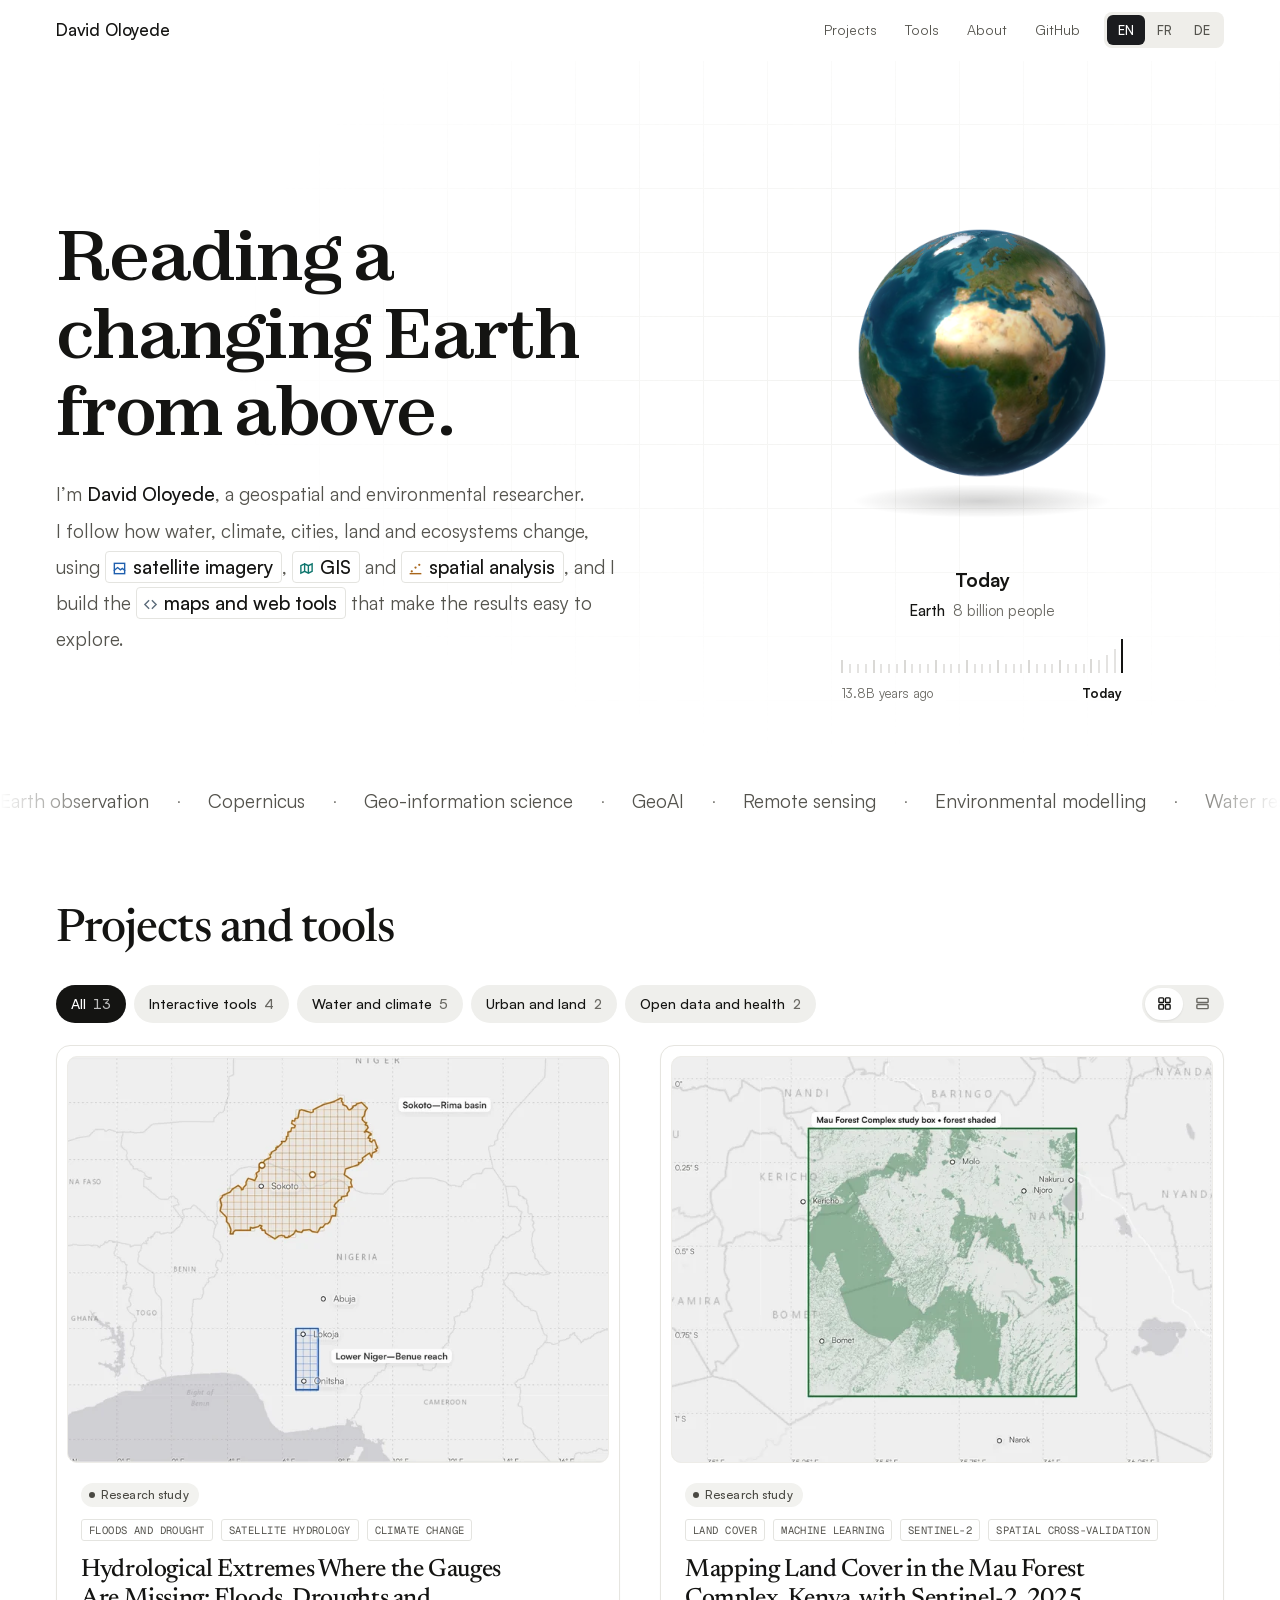
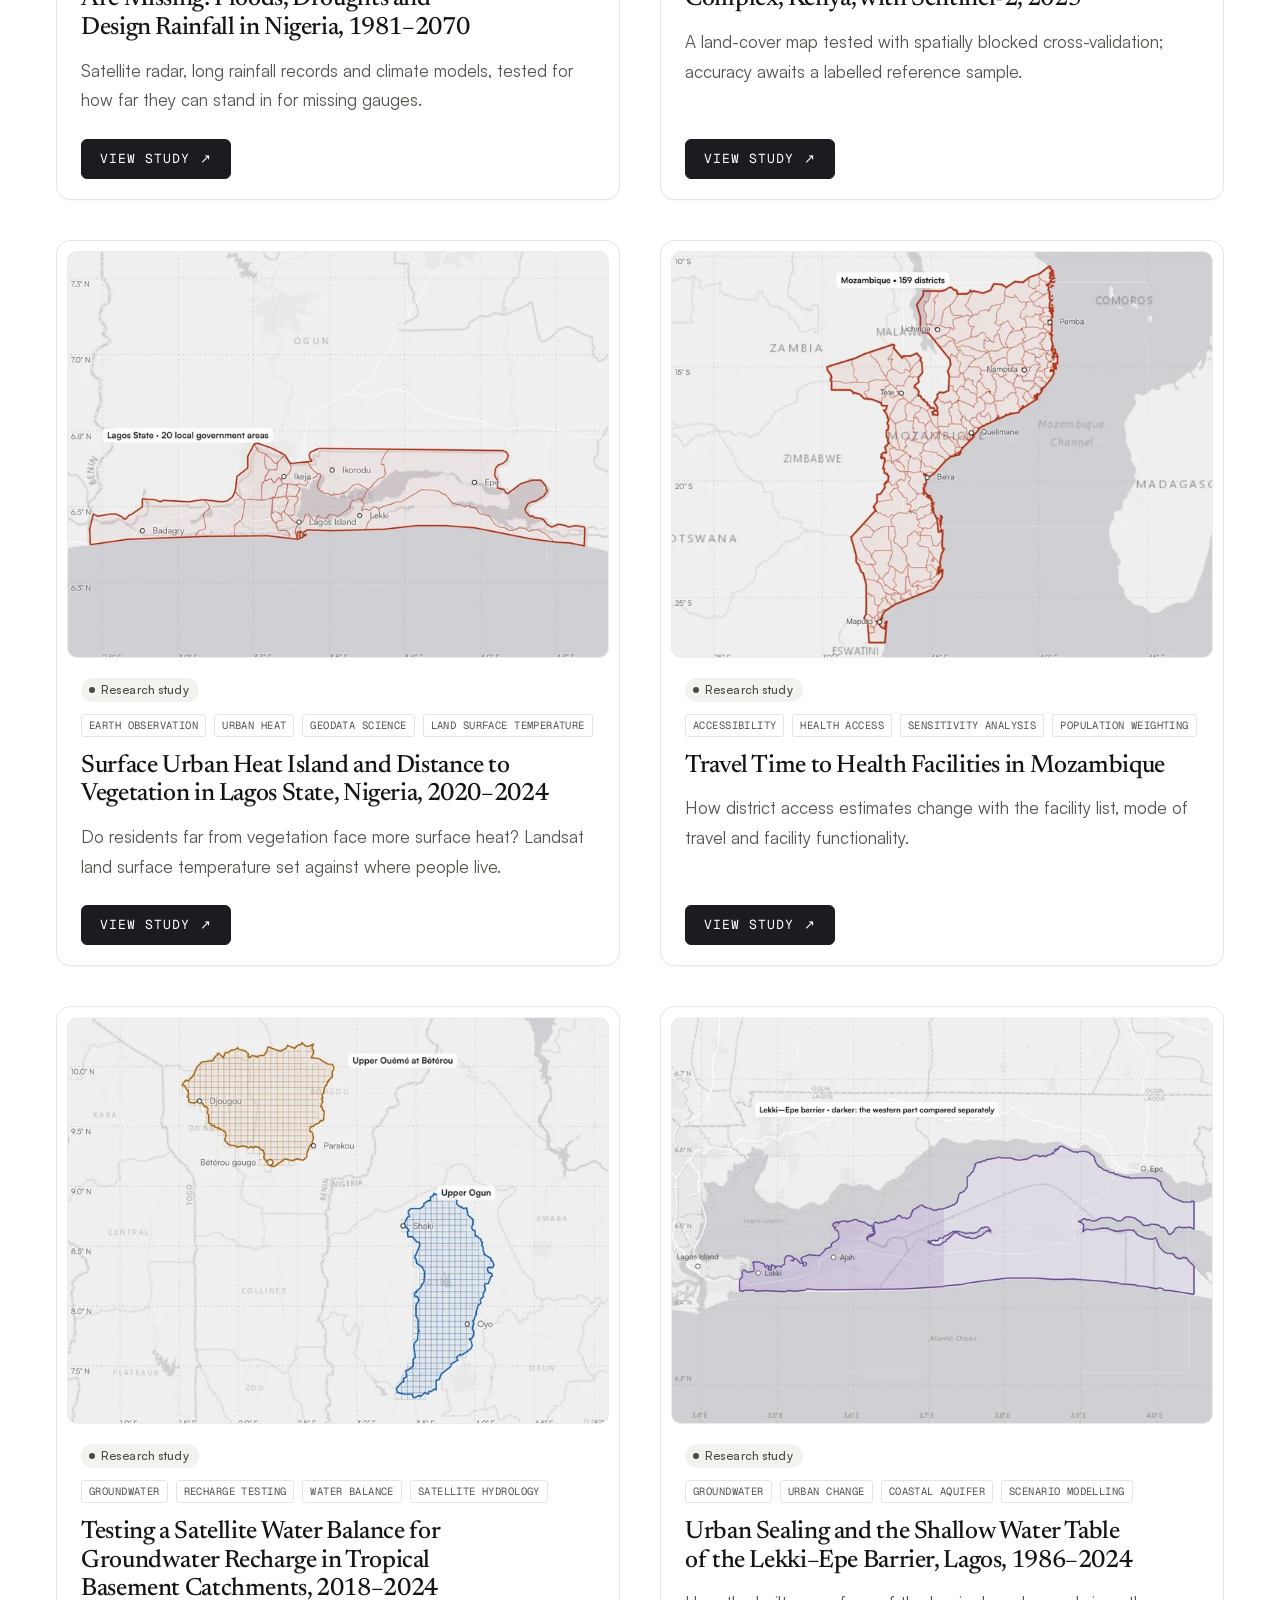
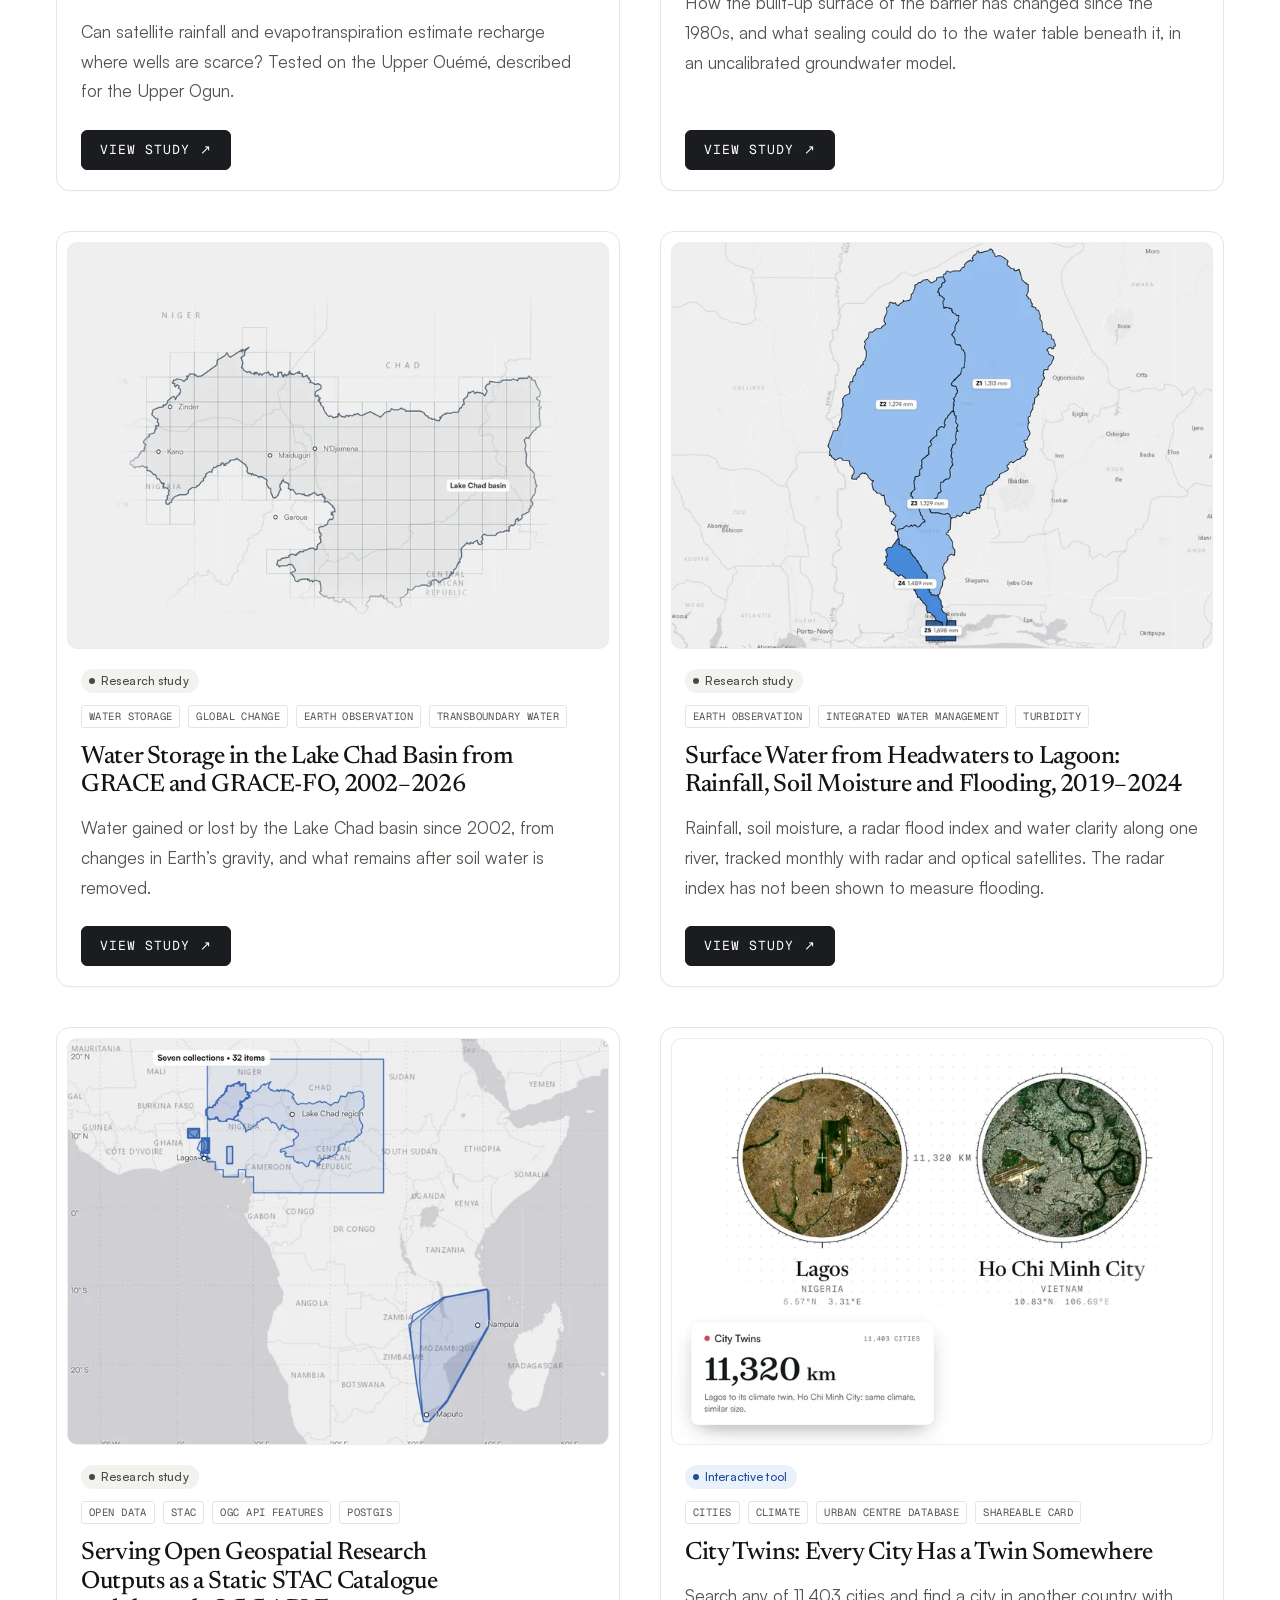
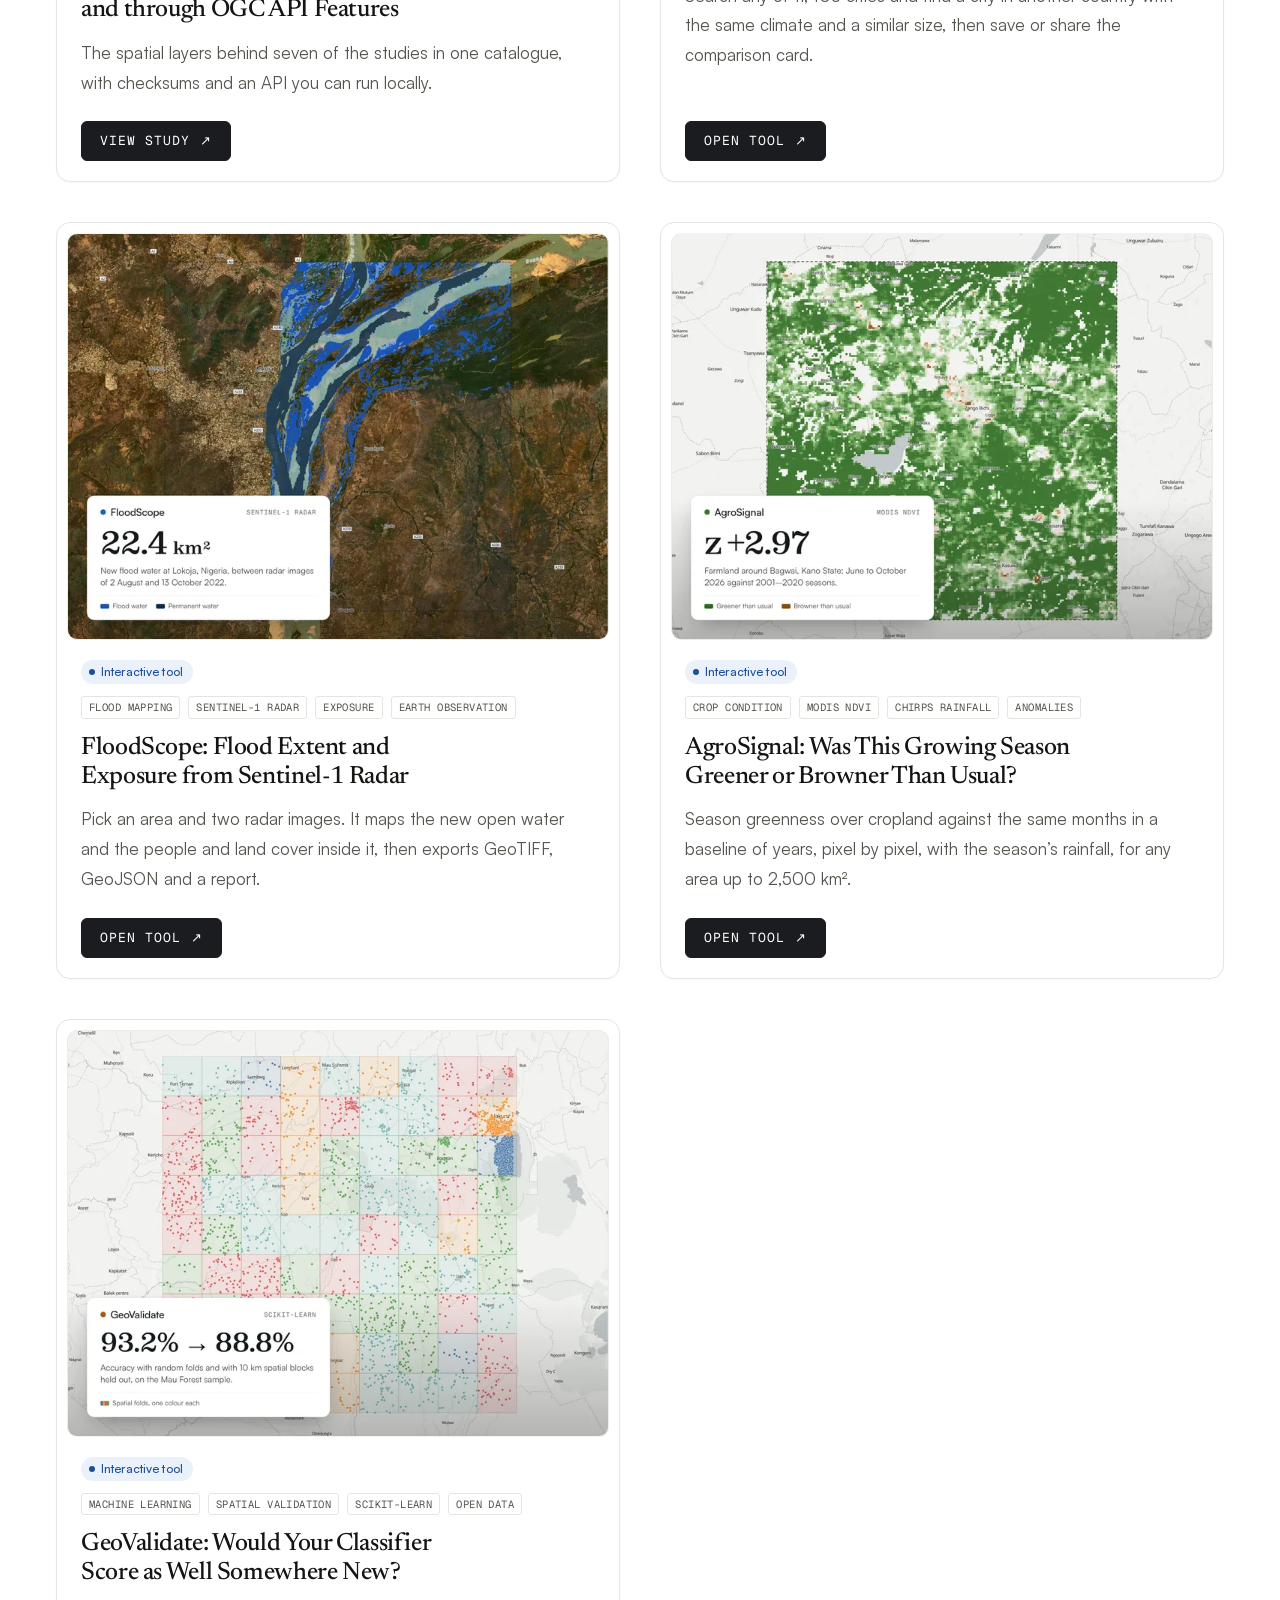
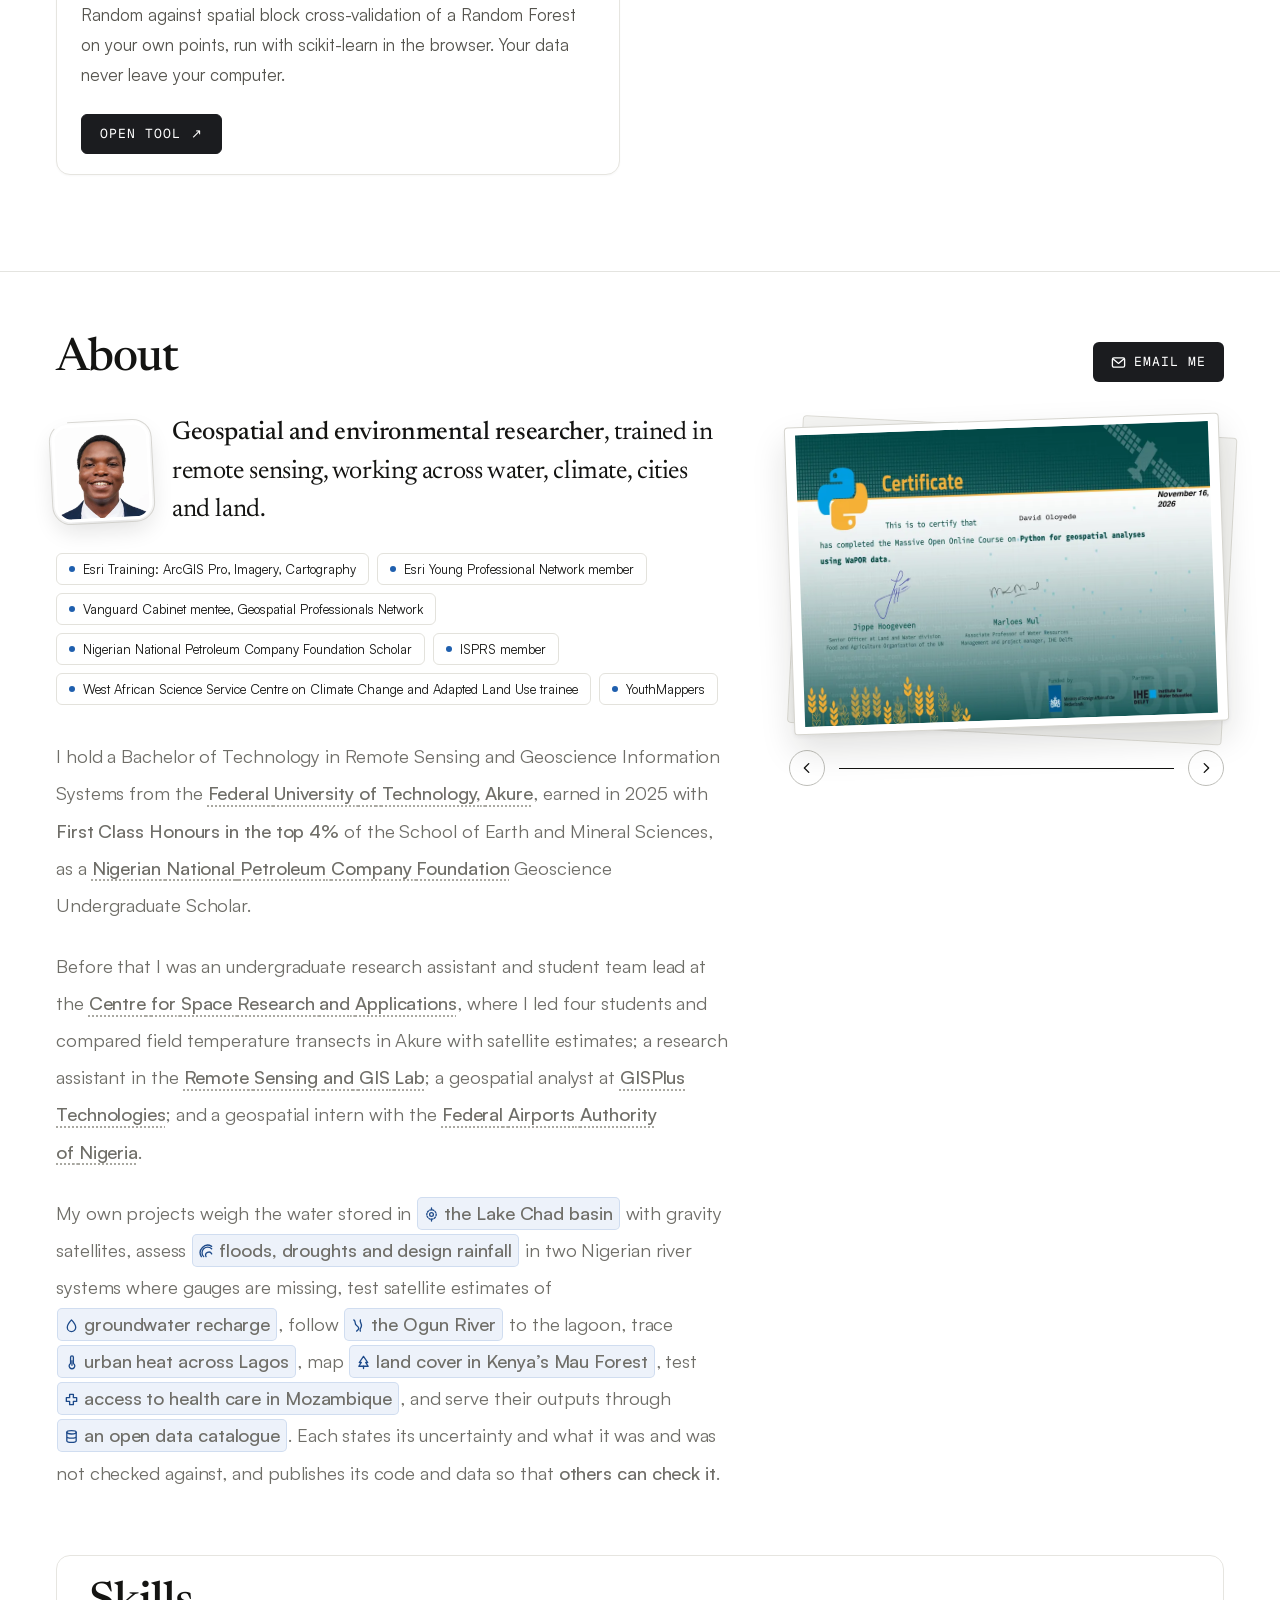
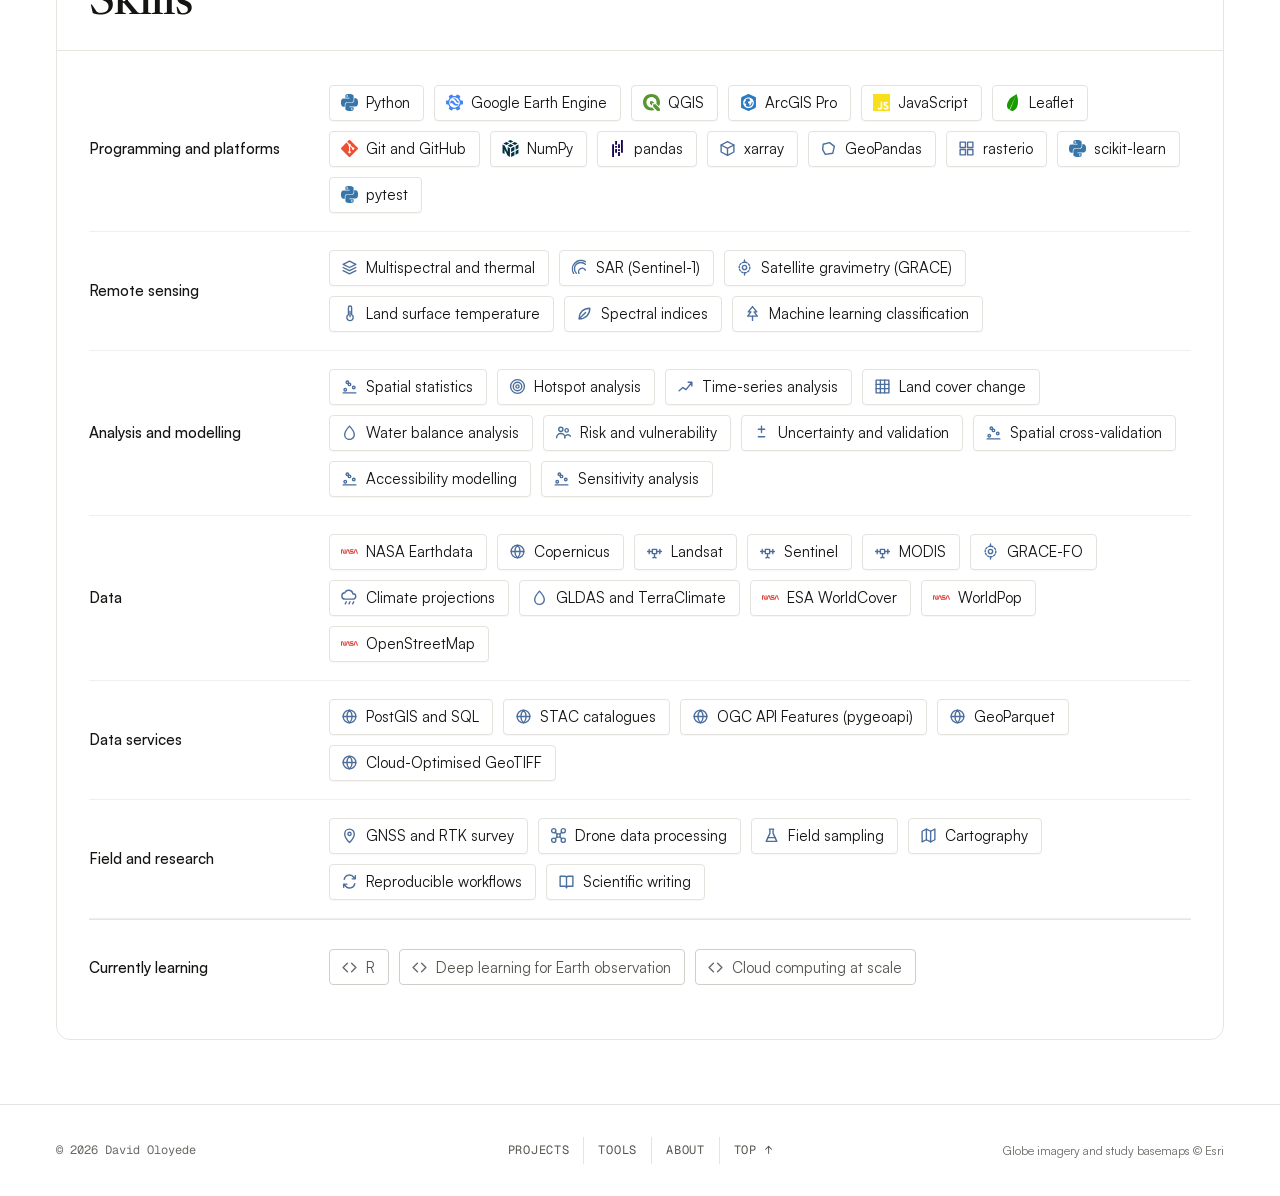
==== commit 2657149f: "Certificates: a larger card beside About, and a click opens the certificate full size with arrows, t" ====
--- a/index.html
+++ b/index.html
@@ -211,12 +211,16 @@
       <p class="ab-p3">My own projects weigh the water stored in <a class="ab-chip" href="#study-04"><svg viewBox="0 0 16 16" aria-hidden="true"><circle cx="8" cy="8" r="2"/><circle cx="8" cy="8" r="5" stroke-dasharray="1.5 1.5"/><path d="M8 1v2M8 13v2"/></svg>the Lake Chad basin</a> with gravity satellites, assess <a class="ab-chip" href="#study-01"><svg viewBox="0 0 16 16" aria-hidden="true"><path d="M2.5 13.5A8 8 0 0 1 13.5 2.5M5 13.5A5.5 5.5 0 0 1 13.5 5M7.5 13.5a3 3 0 0 1 6-3"/></svg>floods, droughts and design rainfall</a> in two Nigerian river systems where gauges are missing, test satellite estimates of <span class="nw"><a class="ab-chip" href="#study-03"><svg viewBox="0 0 16 16" aria-hidden="true"><path d="M8 2s4.5 4.8 4.5 8a4.5 4.5 0 0 1-9 0C3.5 6.8 8 2 8 2z"/></svg>groundwater recharge</a>,</span> follow <a class="ab-chip" href="#study-02"><svg viewBox="0 0 16 16" aria-hidden="true"><path d="M3 2c3 2 0 4 3 6s3 4 0 6M10 2c-1 3 2 4 1 7s-2 3-1 5"/></svg>the Ogun River</a> to the lagoon, trace <a class="ab-chip" href="#study-05"><svg viewBox="0 0 16 16" aria-hidden="true"><path d="M7 2.5a1.5 1.5 0 0 1 3 0v6.6a3 3 0 1 1-3 0z"/><path d="M8.5 6v5"/></svg>urban heat across Lagos</a>, map <a class="ab-chip" href="#study-07"><svg viewBox="0 0 16 16" aria-hidden="true"><path d="M8 1.5 3.5 8h2.2L3 12h10l-2.7-4h2.2z"/><path d="M8 12v2.5"/></svg>land cover in Kenya’s Mau Forest</a>, test <a class="ab-chip" href="#study-08"><svg viewBox="0 0 16 16" aria-hidden="true"><path d="M6 2.5h4v3.5h3.5v4H10v3.5H6V10H2.5V6H6z"/></svg>access to health care in Mozambique</a>, and serve their outputs through <a class="ab-chip" href="#study-09"><svg viewBox="0 0 16 16" aria-hidden="true"><ellipse cx="8" cy="3.5" rx="5" ry="1.8"/><path d="M3 3.5v9c0 1 2.2 1.8 5 1.8s5-.8 5-1.8v-9M3 8c0 1 2.2 1.8 5 1.8S13 9 13 8"/></svg>an open data catalogue</a>. Each states its uncertainty and what it was and was not checked against, and publishes its code and data so that <b>others can check it</b>.</p>
       <section class="cx" id="certificates" aria-labelledby="cx-title">
         <h3 class="vh" id="cx-title">Certificates</h3>
-        <div class="cx-stage"><span class="cx-sheet" aria-hidden="true"></span><div class="cx-cards"><img src="assets/certificates/flood-hazard-and-exposure-mapping.webp" alt="Certificate: Flood Hazard and Exposure Mapping, UNESCO" width="900" height="637" loading="lazy" decoding="async" draggable="false" class="on"><img src="assets/certificates/hec-hms.webp" alt="Certificate: Hydrologic Modeling with HEC-HMS, UNESCO" width="900" height="637" loading="lazy" decoding="async" draggable="false" aria-hidden="true"><img src="assets/certificates/machine-learning-for-earth-observation.webp" alt="Certificate: Introduction to Machine Learning for Earth Observation, EO College" width="900" height="637" loading="lazy" decoding="async" draggable="false" aria-hidden="true"><img src="assets/certificates/cubes-and-clouds.webp" alt="Certificate: Cubes &amp; Clouds, EO College" width="900" height="637" loading="lazy" decoding="async" draggable="false" aria-hidden="true"><img src="assets/certificates/land-in-focus-wet-ecosystems.webp" alt="Certificate: Land in Focus: Wet Ecosystems, EO College" width="900" height="637" loading="lazy" decoding="async" draggable="false" aria-hidden="true"><img src="assets/certificates/copernicus-and-sentinel-data.webp" alt="Certificate: Exploration of Copernicus and Sentinel Data, ITC (University of Twente) and Geoversity" width="900" height="637" loading="lazy" decoding="async" draggable="false" aria-hidden="true"><img src="assets/certificates/water-productivity-in-practice.webp" alt="Certificate: Water Productivity in Practice, IHE Delft and Wageningen University &amp; Research" width="900" height="637" loading="lazy" decoding="async" draggable="false" aria-hidden="true"><img src="assets/certificates/python-wapor.webp" alt="Certificate: Python for Geospatial Analyses Using WaPOR Data, FAO and IHE Delft" width="900" height="637" loading="lazy" decoding="async" draggable="false" aria-hidden="true"><img src="assets/certificates/delta-planning-and-management.webp" alt="Certificate: Delta Planning and Management, IHE Delft" width="900" height="637" loading="lazy" decoding="async" draggable="false" aria-hidden="true"></div></div>
+        <div class="cx-stage"><button type="button" class="cx-zoom" aria-label="Enlarge certificate"></button><span class="cx-sheet" aria-hidden="true"></span><div class="cx-cards"><img src="assets/certificates/flood-hazard-and-exposure-mapping.webp" alt="Certificate: Flood Hazard and Exposure Mapping, UNESCO" width="900" height="637" loading="lazy" decoding="async" draggable="false" class="on"><img src="assets/certificates/hec-hms.webp" alt="Certificate: Hydrologic Modeling with HEC-HMS, UNESCO" width="900" height="637" loading="lazy" decoding="async" draggable="false" aria-hidden="true"><img src="assets/certificates/machine-learning-for-earth-observation.webp" alt="Certificate: Introduction to Machine Learning for Earth Observation, EO College" width="900" height="637" loading="lazy" decoding="async" draggable="false" aria-hidden="true"><img src="assets/certificates/cubes-and-clouds.webp" alt="Certificate: Cubes &amp; Clouds, EO College" width="900" height="637" loading="lazy" decoding="async" draggable="false" aria-hidden="true"><img src="assets/certificates/land-in-focus-wet-ecosystems.webp" alt="Certificate: Land in Focus: Wet Ecosystems, EO College" width="900" height="637" loading="lazy" decoding="async" draggable="false" aria-hidden="true"><img src="assets/certificates/copernicus-and-sentinel-data.webp" alt="Certificate: Exploration of Copernicus and Sentinel Data, ITC (University of Twente) and Geoversity" width="900" height="637" loading="lazy" decoding="async" draggable="false" aria-hidden="true"><img src="assets/certificates/water-productivity-in-practice.webp" alt="Certificate: Water Productivity in Practice, IHE Delft and Wageningen University &amp; Research" width="900" height="637" loading="lazy" decoding="async" draggable="false" aria-hidden="true"><img src="assets/certificates/python-wapor.webp" alt="Certificate: Python for Geospatial Analyses Using WaPOR Data, FAO and IHE Delft" width="900" height="637" loading="lazy" decoding="async" draggable="false" aria-hidden="true"><img src="assets/certificates/delta-planning-and-management.webp" alt="Certificate: Delta Planning and Management, IHE Delft" width="900" height="637" loading="lazy" decoding="async" draggable="false" aria-hidden="true"></div></div>
         <div class="cx-bar" role="group" aria-label="Browse certificates">
           <button type="button" class="cx-step" data-step="-1" aria-label="Previous certificate"><svg viewBox="0 0 16 16" aria-hidden="true"><path d="M10 3 5 8l5 5"/></svg></button>
           <span class="cx-prog" aria-hidden="true"><i></i></span>
           <button type="button" class="cx-step" data-step="1" aria-label="Next certificate"><svg viewBox="0 0 16 16" aria-hidden="true"><path d="m6 3 5 5-5 5"/></svg></button>
         </div>
+        <dialog class="cx-view" aria-label="Certificate">
+          <img alt="" width="900" height="637" draggable="false">
+          <div class="cx-vbar"><button type="button" class="cx-step" data-step="-1" aria-label="Previous certificate"><svg viewBox="0 0 16 16" aria-hidden="true"><path d="M10 3 5 8l5 5"/></svg></button><button type="button" class="cx-step" data-step="1" aria-label="Next certificate"><svg viewBox="0 0 16 16" aria-hidden="true"><path d="m6 3 5 5-5 5"/></svg></button><button type="button" class="cx-close" aria-label="Close"><svg viewBox="0 0 16 16" aria-hidden="true"><path d="M4 4l8 8M12 4l-8 8"/></svg></button></div>
+        </dialog>
       </section>
     </div>
   </div>
--- a/styles.css
+++ b/styles.css
@@ -1112,11 +1112,26 @@
 .cx.run .cx-prog i { animation: cxProg var(--dur) linear forwards; }
 .cx.hold .cx-prog i { animation-play-state: paused; }
 @keyframes cxProg { to { transform: scaleX(1); } }
-html:not(.js) .cx-bar { display: none; }
+html:not(.js) .cx-bar, html:not(.js) .cx-zoom { display: none; }
 @media (min-width: 980px) {
-  .ab-text { display: grid; grid-template-columns: minmax(0, 1fr) clamp(17rem, 24vw, 23rem); column-gap: clamp(40px, 4.5vw, 72px); align-items: start; }
+  .ab-text { display: grid; grid-template-columns: minmax(0, 1fr) clamp(20rem, 34vw, 31rem); column-gap: clamp(40px, 4.5vw, 72px); align-items: start; }
   .ab-text > * { grid-column: 1; }
   .ab-text > .cx { grid-column: 2; grid-row: 1 / span 6; position: sticky; top: 120px; width: 100%; margin: 6px 0 0; }
 }
+.cx-zoom { position: absolute; inset: 0; z-index: 3; width: 100%; padding: 0; border: 0; background: none; cursor: zoom-in; border-radius: 4px; }
+.cx-zoom:focus-visible { outline: 2px solid var(--accent); outline-offset: 4px; }
+.cx-view { width: min(94vw, 900px); max-width: none; max-height: 94vh; padding: 0; border: 0; background: none; overflow: visible; }
+.cx-view::backdrop { background: rgba(20, 20, 18, .55); backdrop-filter: blur(3px); -webkit-backdrop-filter: blur(3px); }
+.cx-view img { display: block; width: 100%; height: auto; max-height: calc(94vh - 72px); object-fit: contain; box-sizing: border-box; padding: 10px; background: #fff; border-radius: 6px; box-shadow: 0 30px 80px rgba(0, 0, 0, .35); user-select: none; -webkit-user-select: none; }
+.cx-view[open] { animation: cxIn .45s cubic-bezier(.2, .75, .15, 1); }
+.cx-view[open]::backdrop { animation: cxFade .35s ease-out; }
+@keyframes cxIn { from { opacity: 0; transform: translateY(14px) scale(.96); } }
+@keyframes cxFade { from { opacity: 0; } }
+.cx-vbar { display: flex; justify-content: center; gap: 12px; margin-top: 16px; }
+.cx-vbar .cx-step, .cx-close { border-color: rgba(255, 255, 255, .6); background: rgba(255, 255, 255, .92); }
+.cx-close { flex: none; display: grid; place-items: center; width: 36px; height: 36px; padding: 0; margin-left: 12px; border: 1px solid rgba(255, 255, 255, .6); border-radius: 50%; color: var(--ink); cursor: pointer; }
+.cx-close svg { width: 13px; height: 13px; fill: none; stroke: currentColor; stroke-width: 1.6; stroke-linecap: round; }
+.cx-close:focus-visible { outline: 2px solid #fff; outline-offset: 2px; }
+@media (prefers-reduced-motion: reduce) { .cx-view[open], .cx-view[open]::backdrop { animation: none; } }
 @media (prefers-reduced-motion: reduce) { .cx-cards img, .cx-sheet { transition: opacity .2s; transform: rotate(-2deg) !important; } .cx-sheet { transform: rotate(3deg) translate(6px, 6px) !important; } .cx .cx-prog { visibility: hidden; } }
 @media print { .cx-bar { display: none; } .cx { break-inside: avoid; } }
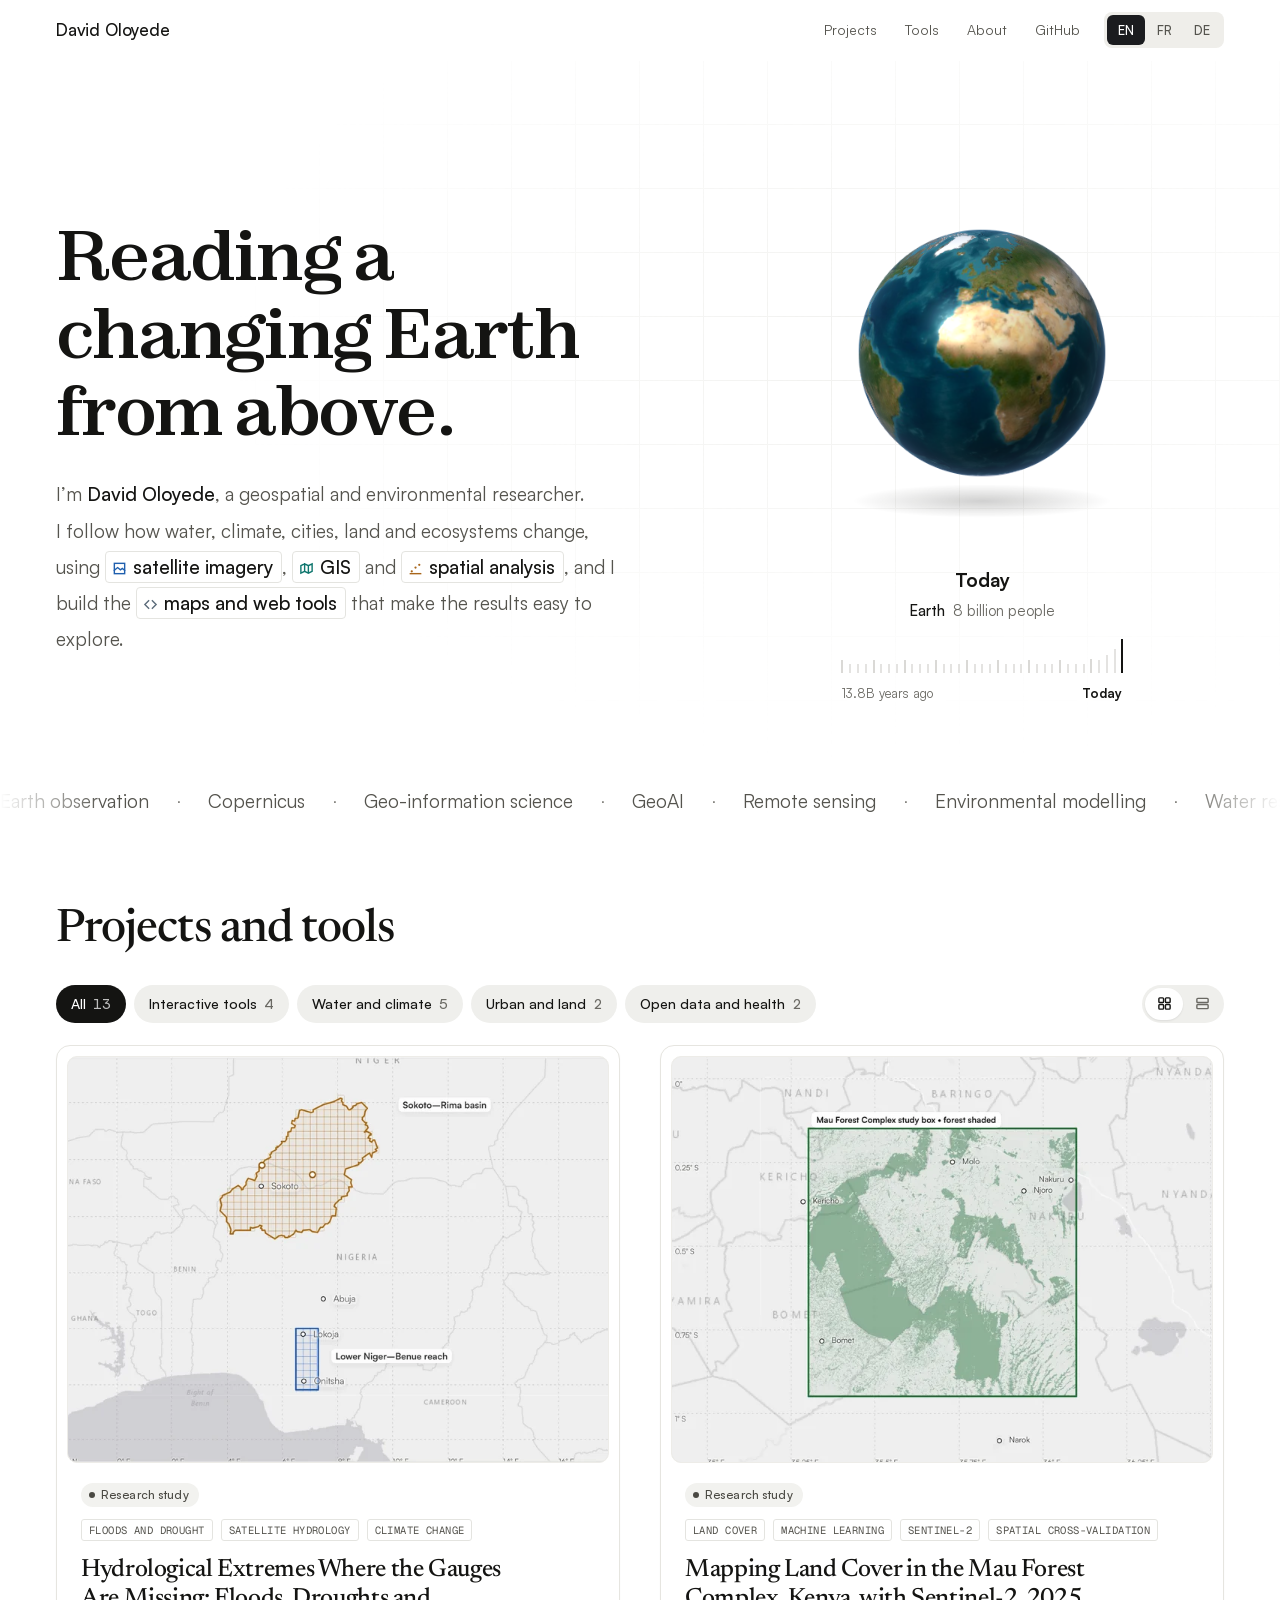
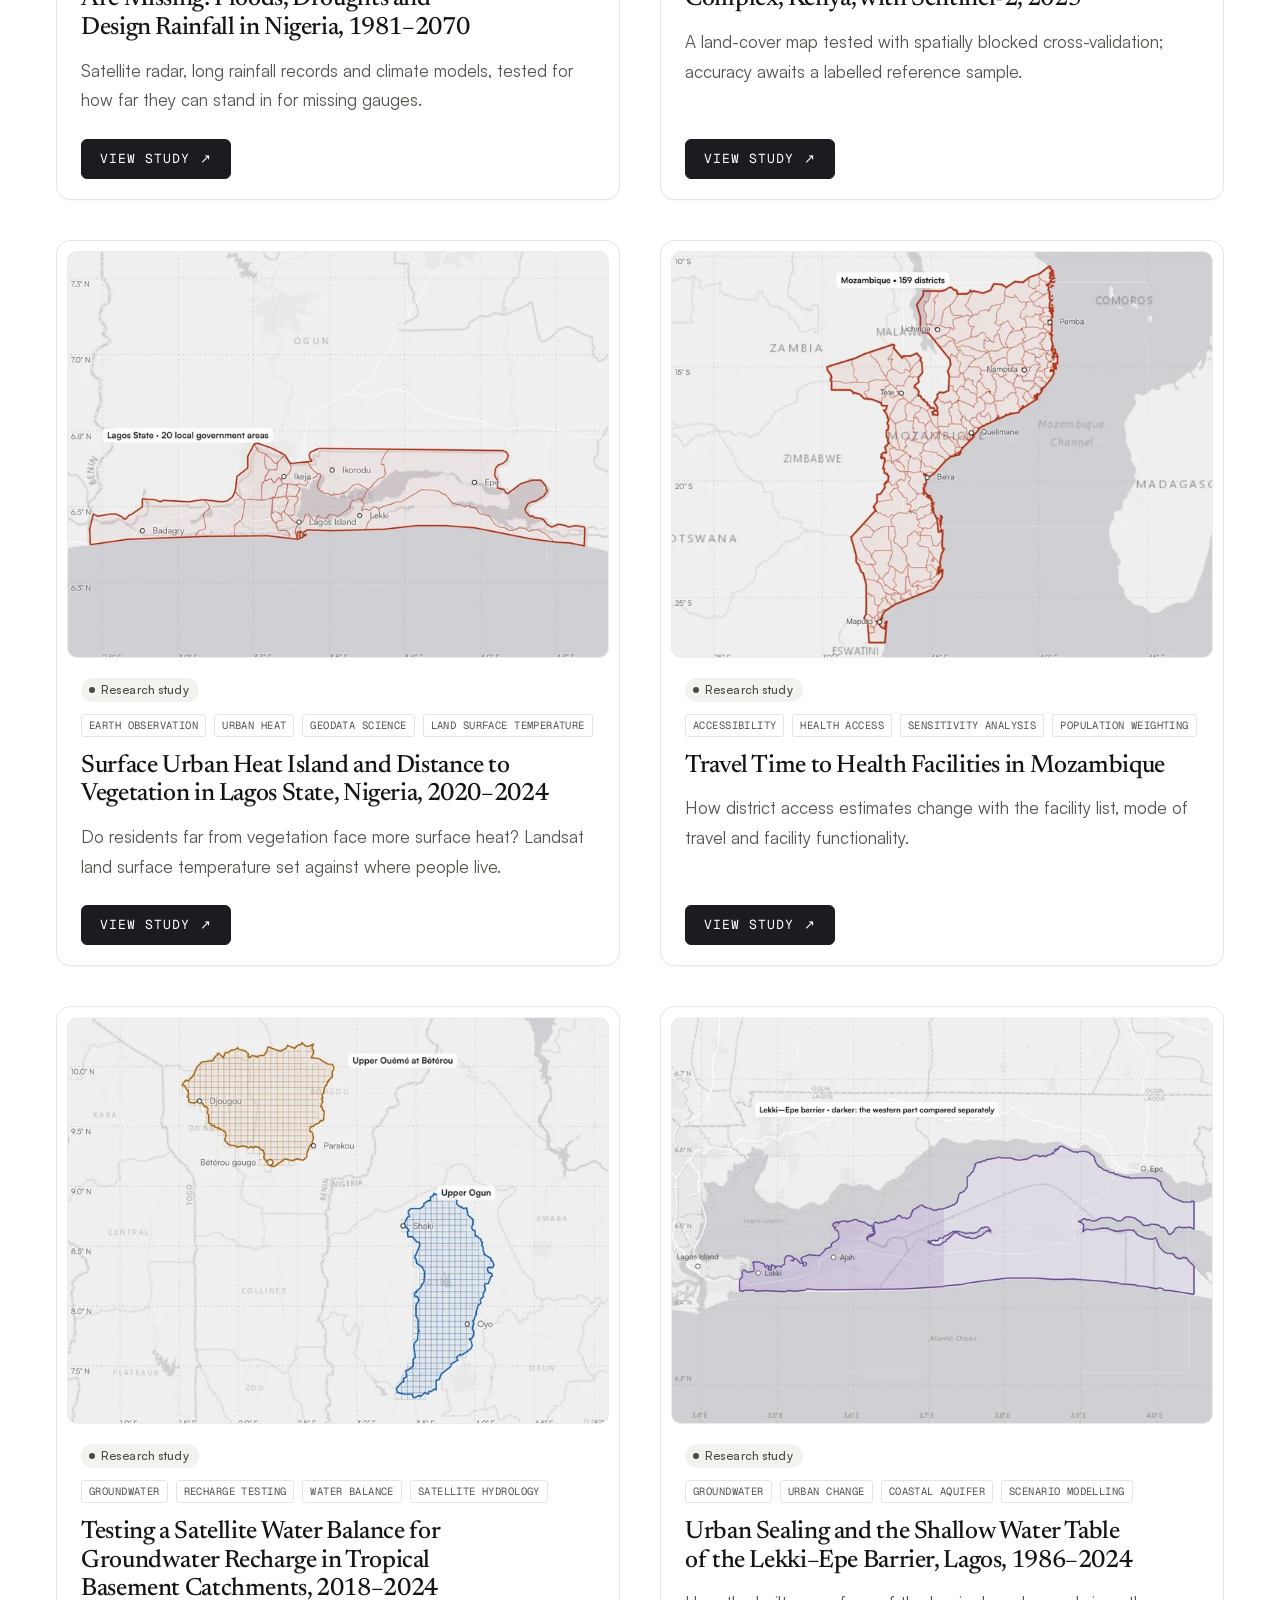
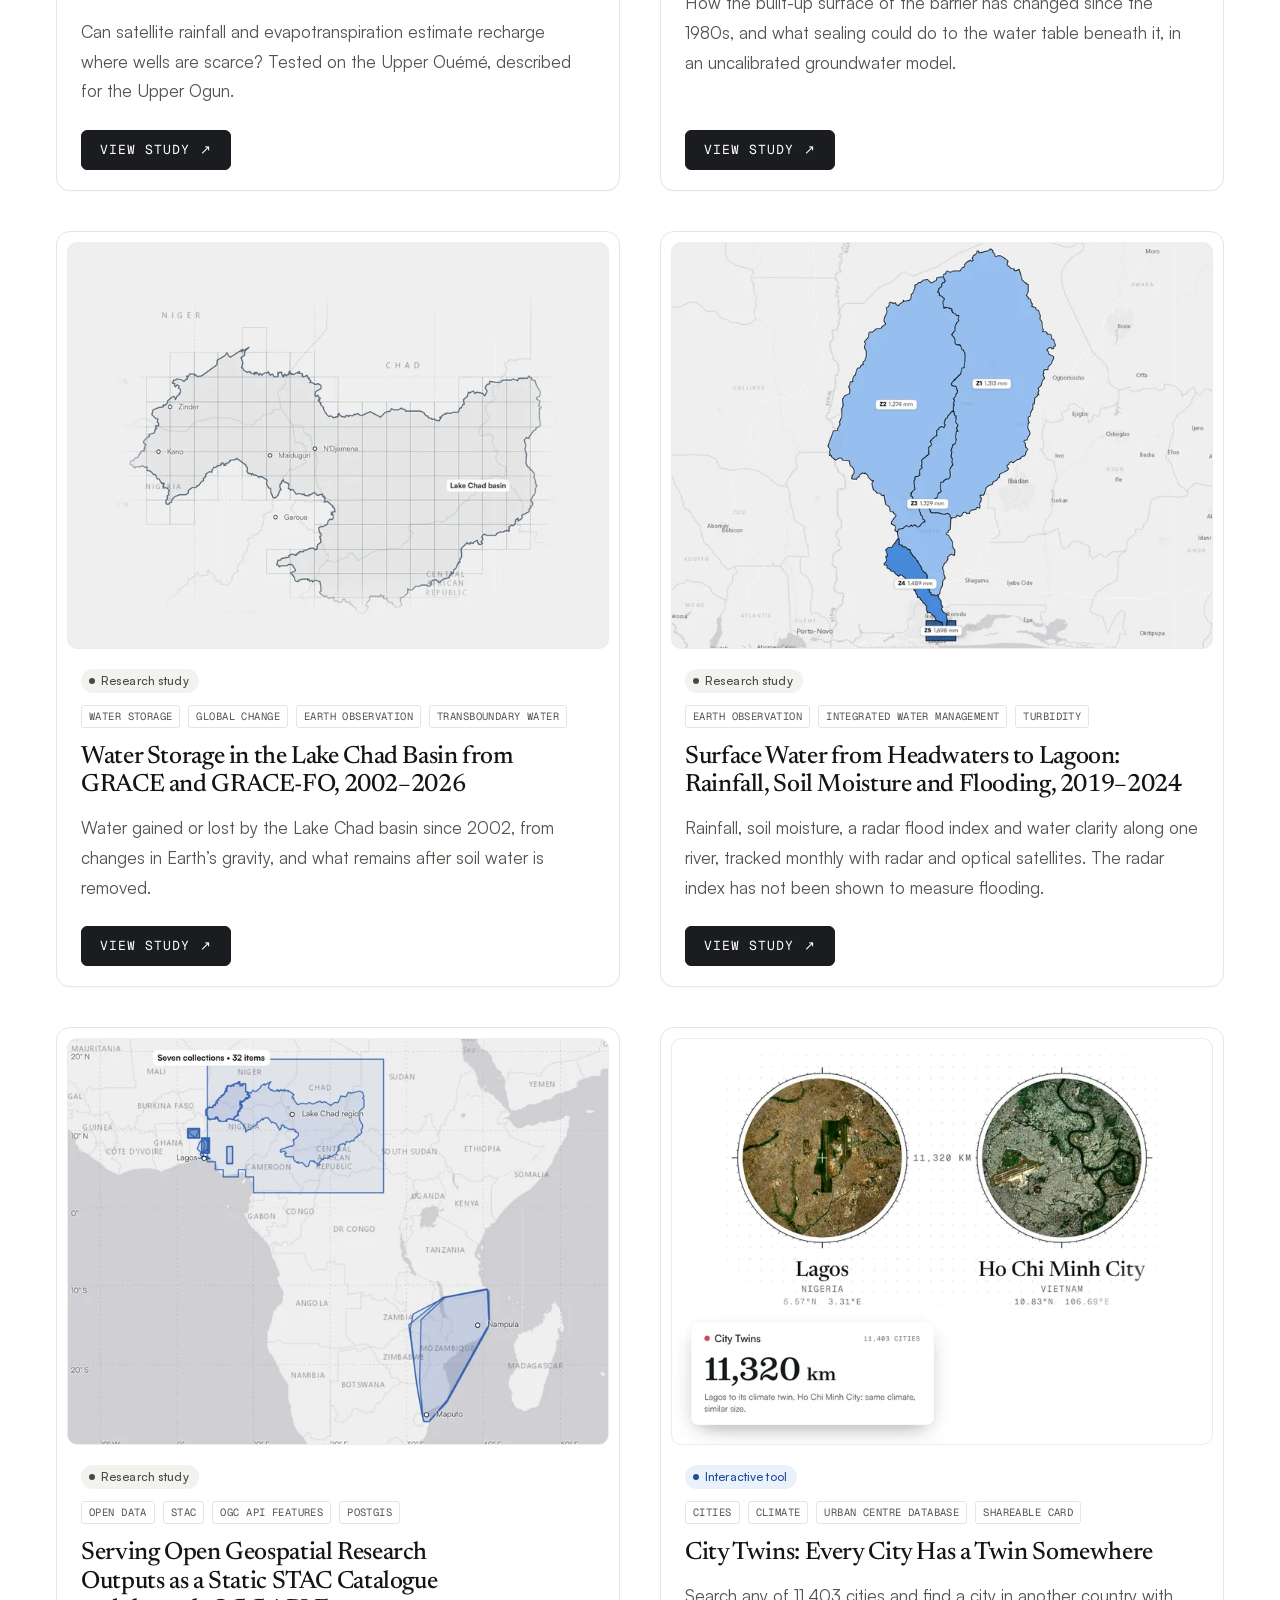
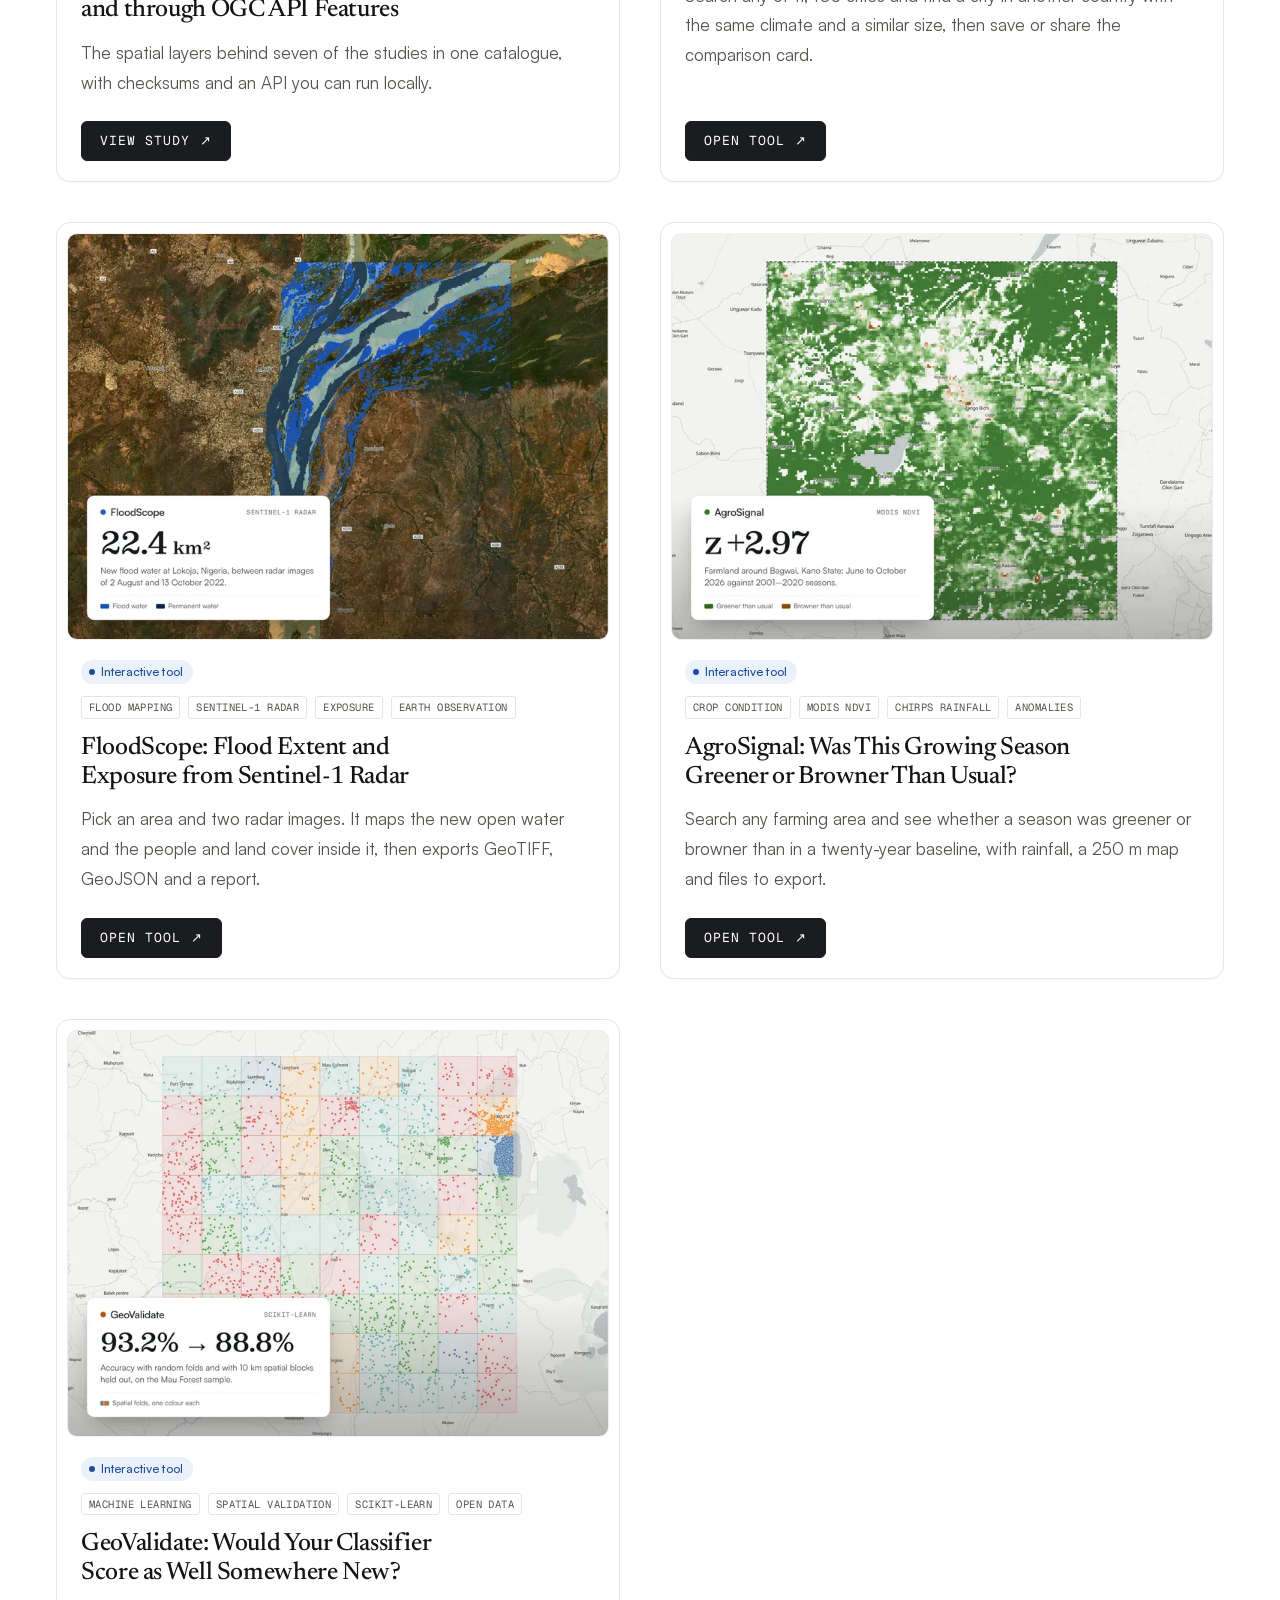
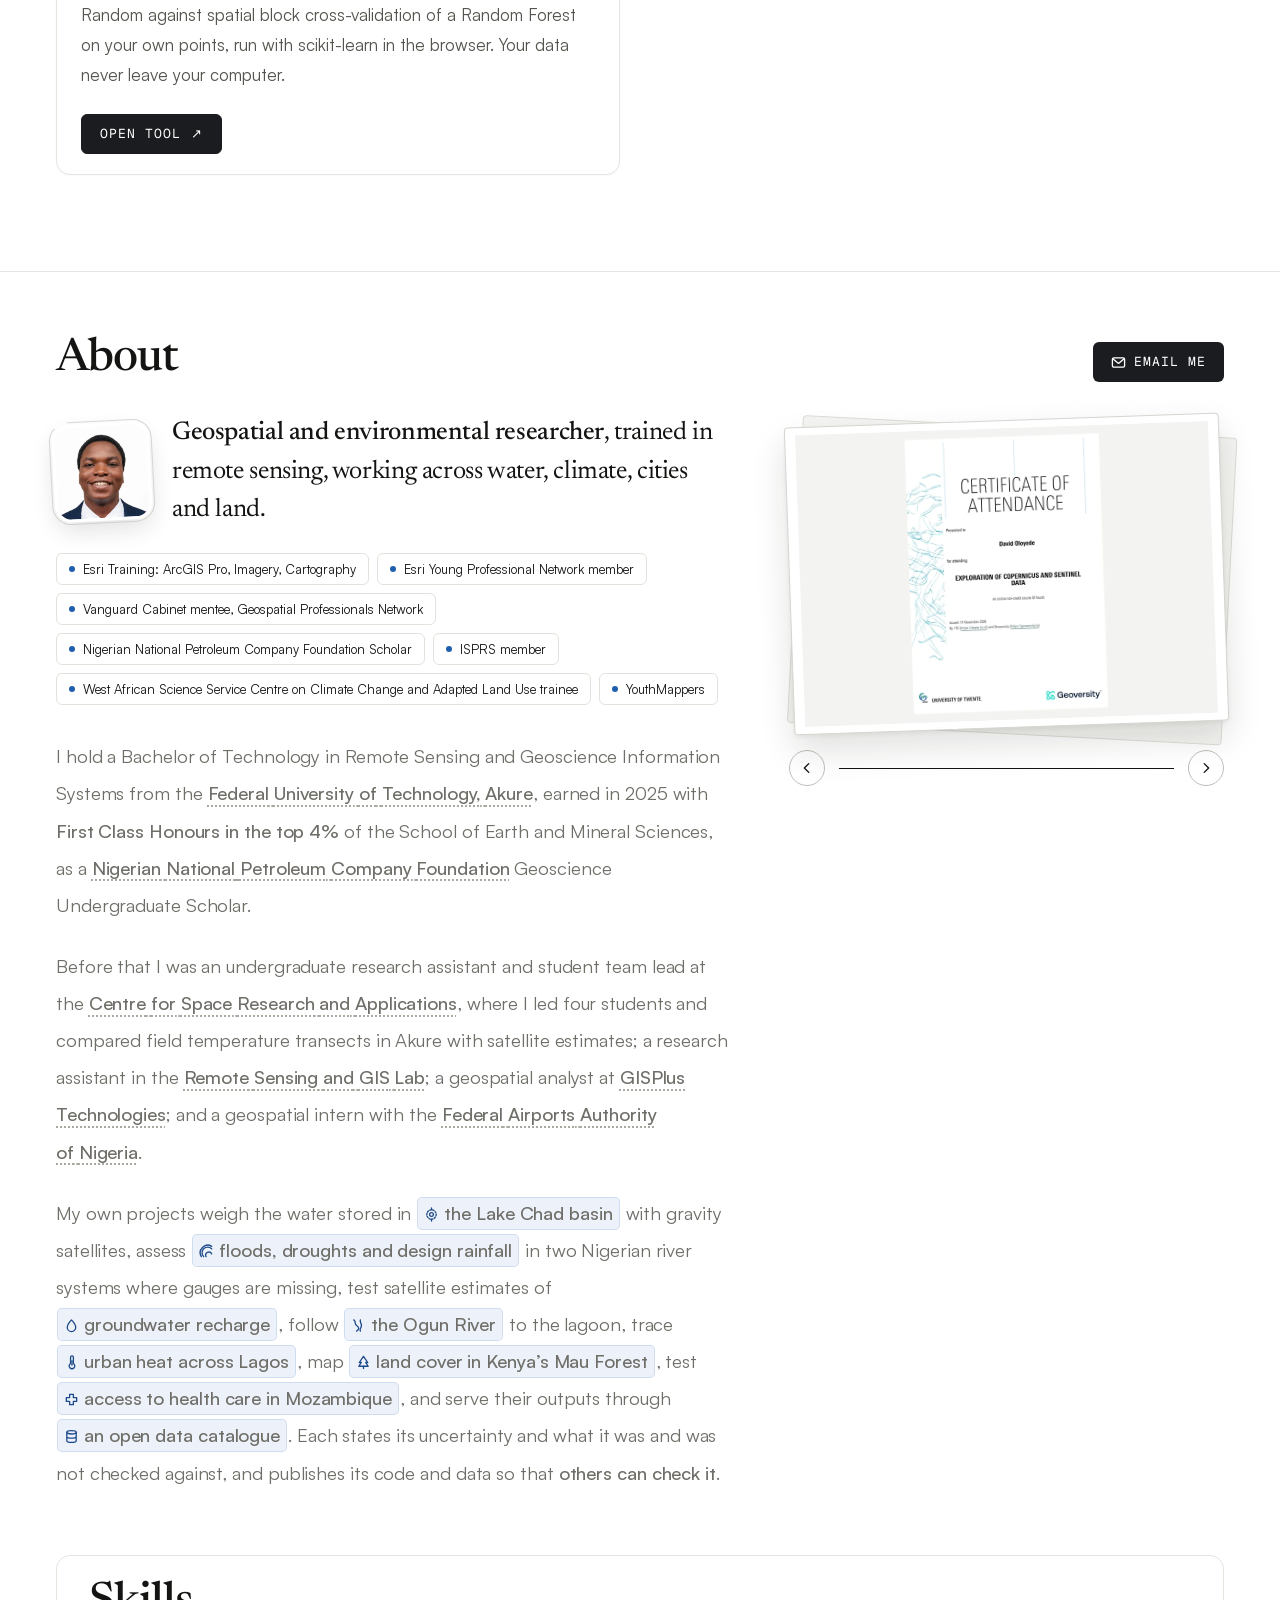
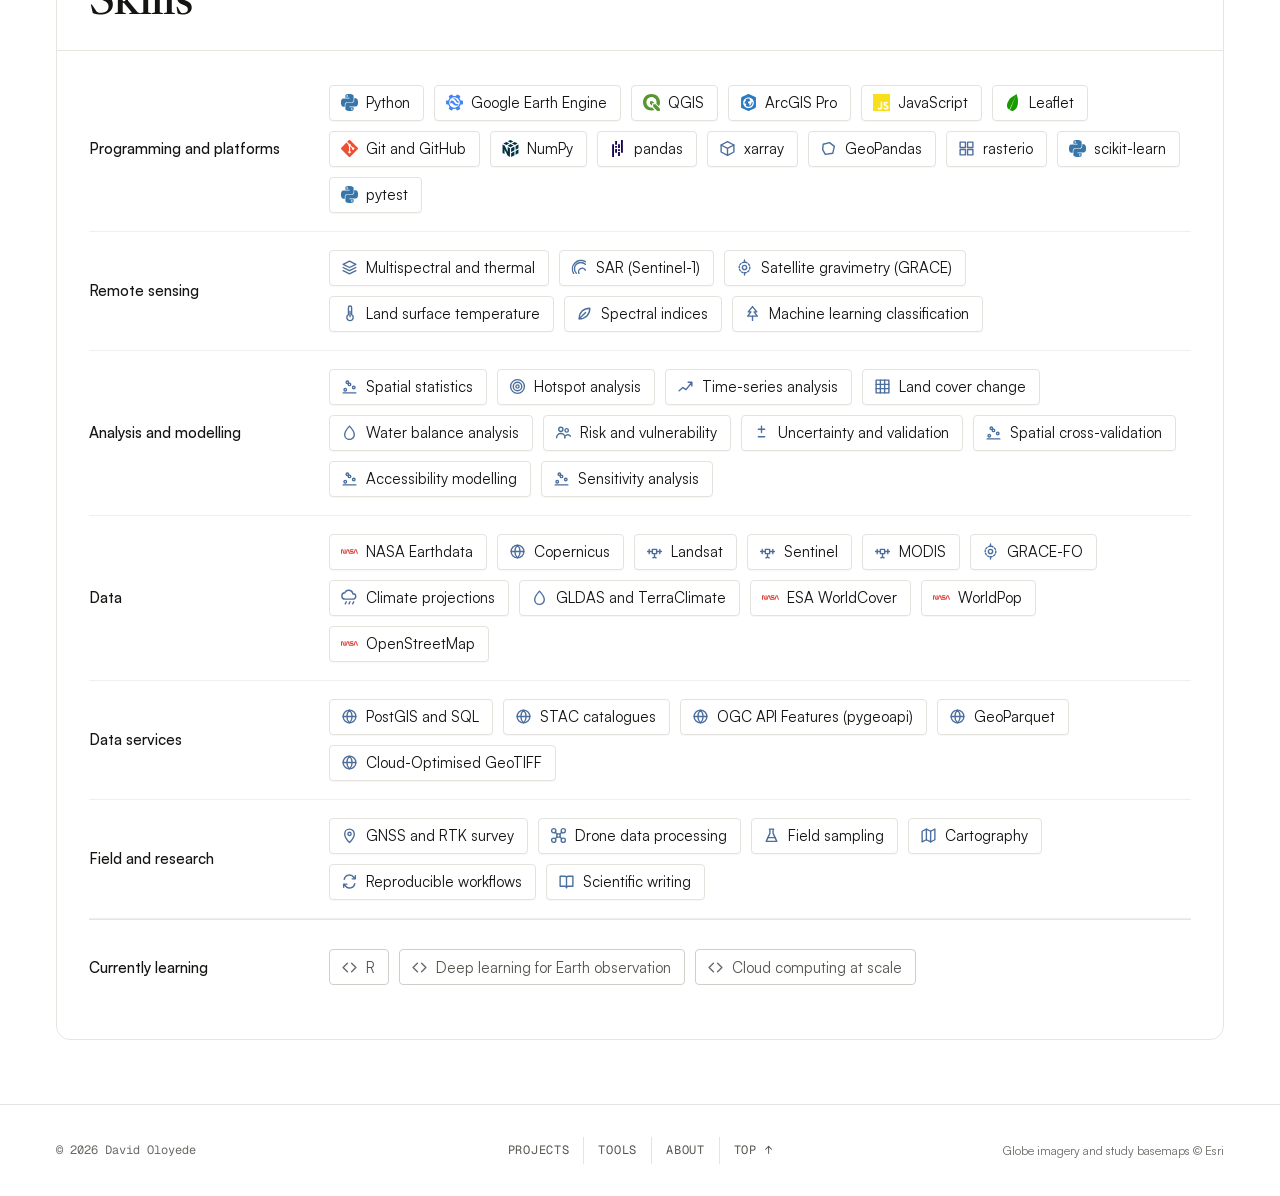
==== commit 10afa756: "Describe the rebuilt AgroSignal and drop it from the shared stylesheet check" ====
--- a/index.html
+++ b/index.html
@@ -180,7 +180,7 @@
           <p class="kind kind--tool">Interactive tool</p>
           <ul class="tags" aria-label="Topics"><li style="--k:0">Crop condition</li><li style="--k:1">MODIS NDVI</li><li style="--k:2">CHIRPS rainfall</li><li style="--k:3">Anomalies</li></ul>
           <h3 id="tt2"><a class="inset-link" href="https://oloyededavid.github.io/AgroSignal/" rel="noopener">AgroSignal: Was This Growing Season Greener or Browner Than Usual?</a></h3>
-          <p class="inset-desc">Season greenness over cropland against the same months in a baseline of years, pixel by pixel, with the season’s rainfall, for any area up to 2,500 km².</p>
+          <p class="inset-desc">Search any farming area and see whether a season was greener or browner than in a twenty-year baseline, with rainfall, a 250 m map and files to export.</p>
           <p class="inset-actions"><span class="cta" aria-hidden="true">Open tool <span class="arrow">↗</span></span></p>
         </div>
         <div class="inset-media"><img class="frame on" src="assets/tools/agrosignal-1200.webp" srcset="assets/tools/agrosignal-1600.webp 1600w, assets/tools/agrosignal-1200.webp 1200w, assets/tools/agrosignal-720.webp 720w" sizes="(min-width: 960px) 46vw, 92vw" width="1200" height="900" loading="lazy" decoding="async" alt="AgroSignal map of farmland around Bagwai, Kano State, mostly green where the June to October 2026 season was greener than in 2001–2020, with a panel giving a regional z-score of +2.97."><p class="map-cap">Farmland around Bagwai, Kano State, June–October 2026</p></div>
--- a/styles.css
+++ b/styles.css
@@ -1046,7 +1046,7 @@
   .tp-text { display: contents; }
   .tp-text .tw-how { padding-top: 0; }
   .tp-lead, .tw-find { position: relative; z-index: 2; }
-  .tw-stage { order: 1; max-width: 520px; justify-self: center; } .tw-actions { order: 2; margin-top: 0; position: relative; z-index: 2; } .tw-facts { order: 3; margin-top: var(--s-2); } .tw-how { order: 4; margin-top: 0; position: relative; z-index: 2; }
+  .tw-stage { order: 1; max-width: 520px; justify-self: center; } .tw-actions { order: 2; margin-top: 0; position: relative; z-index: 2; } .tw-facts { order: 3; margin-top: var(--s-2); } .tw-match { order: 3; } .tw-how { order: 4; margin-top: 0; position: relative; z-index: 2; }
   .tp-lead { margin-bottom: calc(-1 * var(--s-2)); }
   #twin .tp-lead { margin-bottom: 0; }
 }
@@ -1135,3 +1135,31 @@
 @media (prefers-reduced-motion: reduce) { .cx-view[open], .cx-view[open]::backdrop { animation: none; } }
 @media (prefers-reduced-motion: reduce) { .cx-cards img, .cx-sheet { transition: opacity .2s; transform: rotate(-2deg) !important; } .cx-sheet { transform: rotate(3deg) translate(6px, 6px) !important; } .cx .cx-prog { visibility: hidden; } }
 @media print { .cx-bar { display: none; } .cx { break-inside: avoid; } }
+
+/* City twins: why this twin, the match tier and the other candidates */
+.tw-match { margin-top: var(--s-6); }
+.tw-mh { margin: var(--s-5) 0 var(--s-2); font-family: var(--mono); font-size: .75rem; font-weight: 400; letter-spacing: .06em; text-transform: uppercase; color: var(--ink-2); }
+.tw-match .tw-mh:first-child { margin-top: 0; }
+.tw-tier { margin: 0 0 var(--s-3); font-size: var(--fs-small); color: var(--ink); line-height: 1.5; }
+.tw-tier.weak { color: #7a4a00; }
+.tw-mt { width: 100%; border-collapse: collapse; font-size: .875rem; font-variant-numeric: tabular-nums; }
+.tw-mt th, .tw-mt td { padding: 8px 8px 8px 0; border-bottom: 1px solid #efeeea; text-align: left; font-weight: 400; }
+.tw-mt thead th { font-size: .75rem; color: var(--ink-3); padding-top: 0; }
+.tw-mt tbody th { color: var(--ink-2); width: 40%; }
+.tw-mt td { font-family: var(--mono); font-size: .8125rem; }
+.tw-in { color: #2f6b3a; } .tw-out { color: #a3302a; }
+.tw-note { margin: var(--s-2) 0 0; font-size: .8125rem; color: var(--ink-3); }
+.tw-tag { display: inline-block; font-size: .6875rem; color: var(--ink-3); border: 1px solid var(--line); border-radius: 4px; padding: 0 5px; line-height: 16px; vertical-align: 1px; }
+.tw-alt { display: flex; flex-wrap: wrap; gap: 8px; }
+.tw-alt button { display: grid; text-align: left; gap: 1px; padding: 8px 12px; border: 1px solid var(--rule); border-radius: 8px; background: var(--paper); font: inherit; font-size: .875rem; color: var(--ink); cursor: pointer; transition: border-color .2s; }
+.tw-alt button span { font-size: .75rem; color: var(--ink-3); }
+.tw-alt button:hover { border-color: var(--ink); }
+.tw-alt button:focus-visible { outline: 2px solid var(--accent); outline-offset: 2px; }
+
+/* on phones the card's words are shown as page text above the card, where the canvas text would be too small to read */
+.tw-words { display: none; }
+@media (max-width: 600px) {
+  .tw-words { display: block; margin: 0 0 12px; font-size: 15px; line-height: 1.5; color: var(--ink-2); }
+  .tw-words strong { display: block; font-family: var(--display); font-weight: 500; font-size: 20px; line-height: 1.3; color: var(--ink); margin-bottom: 4px; }
+  .tw-words .tw-wk { display: block; font-family: var(--mono); font-size: 12px; letter-spacing: .06em; text-transform: uppercase; color: #9a3412; margin-bottom: 4px; }
+}
